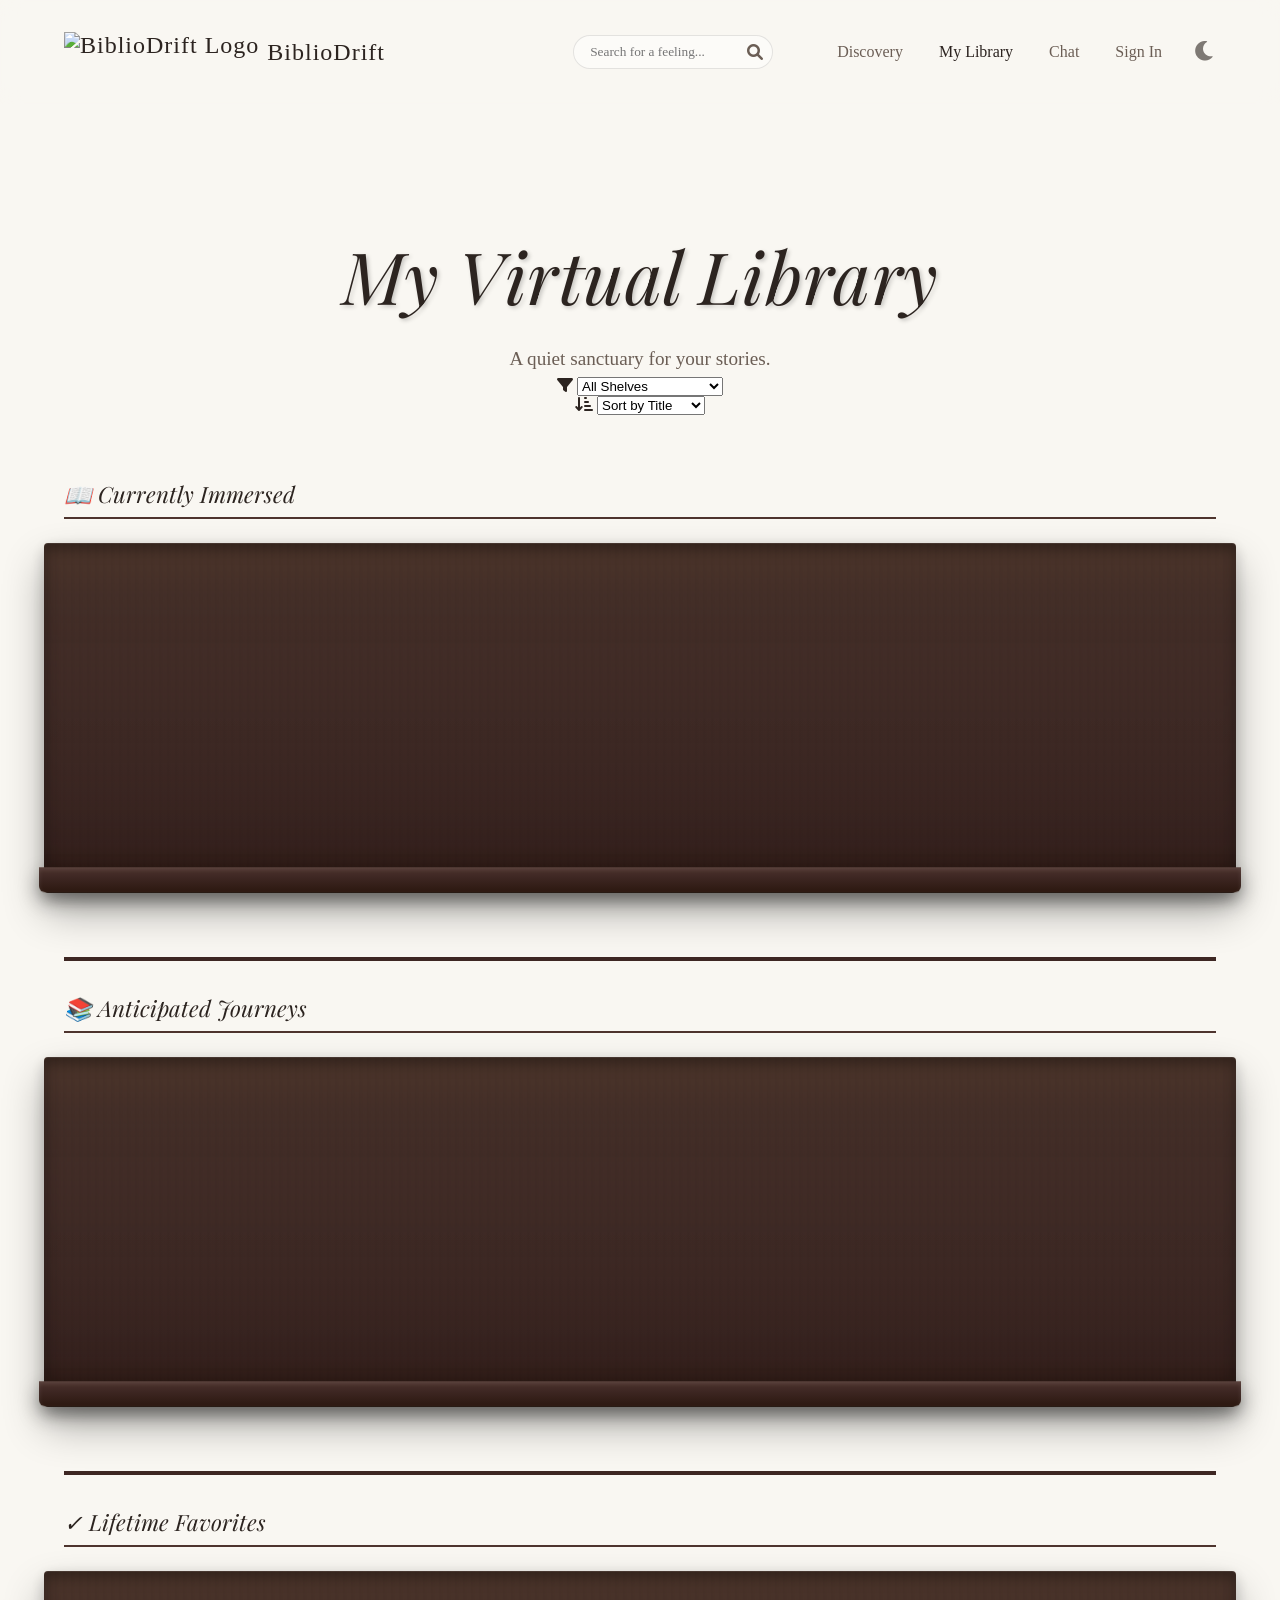
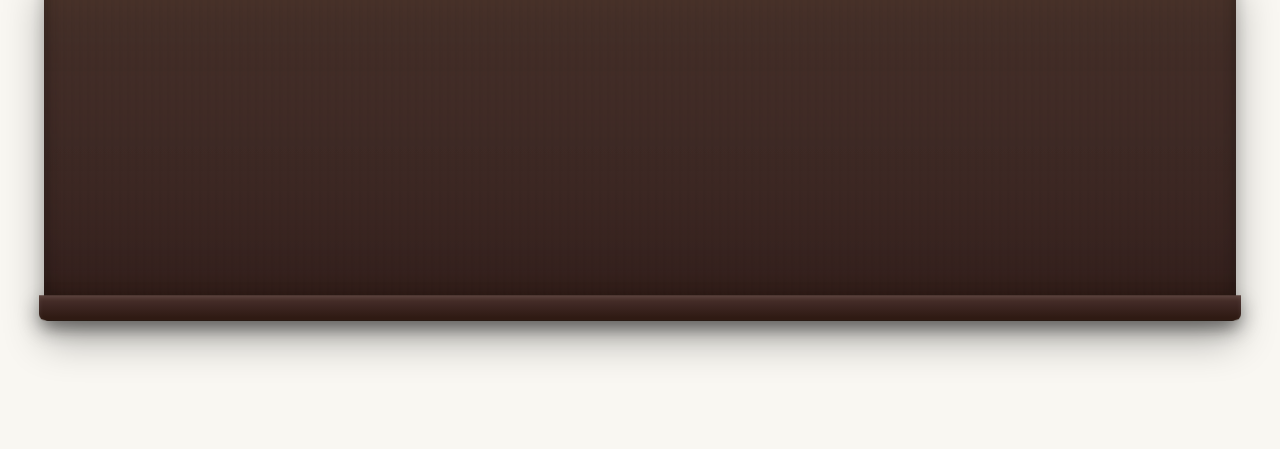
==== library.html @ fb4513b9 "fix: restore UI to stable baseline and fix critical configuration issues - Restore index.html, style" ====
<!DOCTYPE html>
<html lang="en">

<head>
    <meta charset="UTF-8">
    <meta name="viewport" content="width=device-width, initial-scale=1.0">
    <title>My Library | BiblioDrift</title>
    <link rel="stylesheet" href="style.css">
    <link rel="stylesheet" href="style-responsive.css">
    <link
        href="https://fonts.googleapis.com/css2?family=Playfair+Display:ital,wght@0,400;0,600;1,400&family=Georgia&display=swap"
        rel="stylesheet">
    <link rel="stylesheet" href="https://cdnjs.cloudflare.com/ajax/libs/font-awesome/6.0.0/css/all.min.css">
</head>

<body>

    <header>
        <a href="index.html" class="logo">
            <img style="height: 40px" src="biblioDrift_favicon.png" alt="BiblioDrift Logo"> BiblioDrift
        </a>
        <div class="header-controls">
            <div class="search-bar">
                <input type="text" id="searchInput" class="search-input" placeholder="Search for a feeling...">
                <i class="fa-solid fa-search search-icon"></i>
            </div>
            <nav class="nav-links">
                <div class="tooltip">
                    <a href="index.html">Discovery</a>
                    <span class="tooltip-text"><i class="fa-solid fa-wand-magic-sparkles"></i> Explore books</span>
                </div>
                <div class="tooltip">
                    <a href="library.html" class="active">My Library</a>
                    <span class="tooltip-text"><i class="fa-solid fa-book"></i> My Library</span>
                </div>
                <div class="tooltip">
                    <a href="chat.html">Chat</a>
                    <span class="tooltip-text"><i class="fa-solid fa-comments"></i> Chat</span>
                </div>
                <!-- DYNAMIC AUTH LINK -->
                <div class="tooltip">
                    <a href="auth.html" id="navAuthLink">Sign In</a>
                    <span class="tooltip-text" id="navAuthTooltip"><i class="fa-solid fa-key"></i> Access account</span>
                </div>
            </nav>
            <button id="themeToggle" class="btn-icon" title="Toggle Theme">
                <i class="fa-solid fa-moon"></i>
            </button>
        </div>
    </header>

    <main>
        <section class="hero" style="padding-bottom: 2rem; position: relative;">
            <h1>My Virtual Library</h1>
            <p>A quiet sanctuary for your stories.</p>

            <button id="export-library" class="btn-icon" style="position: absolute; top: 45px; right: 0;"
                title="Export Library">
                <i class="fa-solid fa-download"></i> Export Library
            </button>
            <div class="sort-controls">
                <div class="filter-group">
                    <i class="fa-solid fa-filter"></i>
                    <select id="library-filter" class="sort-select">
                        <option value="all">All Shelves</option>
                        <option value="current">Currently Immersed</option>
                        <option value="want">Anticipated Journeys</option>
                        <option value="finished">Finished Books</option>
                    </select>
                </div>
                <div class="filter-group">
                    <i class="fa-solid fa-arrow-down-short-wide"></i>
                    <select id="library-sort" class="sort-select">
                        <option value="title">Sort by Title</option>
                        <option value="author">Sort by Author</option>
                        <option value="rating">Sort by Rating</option>
                        <option value="pages">Sort by Pages</option>
                    </select>
                </div>
            </div>
        </section>


        <!-- 3D Bookshelf Container -->
        <div class="bookshelf-3d-container" id="library-shelves">

            <!-- Currently Reading Shelf -->
            <div class="shelf-section-3d">
                <span class="shelf-label">📖 Currently Immersed</span>
                <div class="bookshelf-3d">
                    <div class="books-row-3d" id="shelf-current-3d">
                        <!-- Books will be injected via JS -->
                    </div>
                </div>
            </div>

            <!-- Want to Read Shelf -->
            <div class="shelf-section-3d">
                <span class="shelf-label">📚 Anticipated Journeys</span>
                <div class="bookshelf-3d">
                    <div class="books-row-3d" id="shelf-want-3d">
                        <!-- Books will be injected via JS -->
                    </div>
                </div>
            </div>

            <!-- Finished Reading Shelf -->
            <div class="shelf-section-3d">
                <span class="shelf-label">✓ Lifetime Favorites</span>
                <div class="bookshelf-3d">
                    <div class="books-row-3d" id="shelf-finished-3d">
                        <!-- Books will be injected via JS -->
                    </div>
                </div>
            </div>

        </div>

        <!-- Book Tooltip (positioned dynamically) -->
        <div class="book-tooltip" id="book-tooltip">
            <div class="tooltip-header">
                <img class="tooltip-cover" id="tooltip-cover" src="" alt="Book cover">
                <div class="tooltip-info">
                    <div class="tooltip-title" id="tooltip-title"></div>
                    <div class="tooltip-author" id="tooltip-author"></div>
                    <div class="tooltip-rating">
                        <span class="tooltip-stars" id="tooltip-stars">★★★★☆</span>
                        <span class="tooltip-rating-text" id="tooltip-rating-text">4.2</span>
                    </div>
                </div>
            </div>
            <div class="tooltip-description" id="tooltip-description"></div>
            <div class="tooltip-hint">Click to see full details</div>
        </div>

        <!-- Book Detail Modal -->
        <div class="book-detail-modal" id="book-detail-modal">
            <button class="modal-close-btn" id="modal-close-btn">
                <i class="fa-solid fa-times"></i>
            </button>
            <div class="book-detail-content">
                <div class="book-expanded-layout">
                    <!-- Left Column: Interactive 3D Book -->
                    <div class="book-stage">
                        <div class="book-3d-scene">
                            <!-- Click on the book to flip it -->
                            <div class="book-object" id="book-3d-object">
                                <!-- Front Face -->
                                <div class="book-face face-front">
                                    <img id="modal-cover" src="" alt="Book Cover">
                                    <div class="spine-overlay"></div>
                                    <div class="lighting-sheen"></div>
                                </div>
                                
                                <!-- Spine Face -->
                                <div class="book-face face-spine"></div>
                                
                                <!-- Back Face -->
                                <div class="book-face face-back">
                                    <div class="back-paper-texture">
                                        <div class="back-content-scroll" id="modal-back-cover">
                                            <!-- Description injected here -->
                                            <h3 class="synopsis-title">Synopsis</h3>
                                            <p id="modal-description" class="book-description-text"></p>
                                        </div>
                                    </div>
                                </div>
                                
                                <!-- Paper Edges -->
                                <div class="book-face face-right"></div>
                                <div class="book-face face-top"></div>
                                <div class="book-face face-bottom"></div>
                            </div>
                        </div>
                        <div class="flip-instruction">
                            <i class="fa-solid fa-rotate"></i> Click book to view back cover
                        </div>
                    </div>

                    <!-- Right Column: Info & Details -->
                    <div class="book-info-panel">
                        <div class="book-header">
                            <h1 class="book-title-large" id="modal-title"></h1>
                            <p class="book-author-large" id="modal-author"></p>
                        </div>

                        <div class="book-stats-row">
                            <div class="stat-item">
                                <div class="book-rating-large">
                                    <span class="rating-stars-large" id="modal-stars">★★★★☆</span>
                                    <span class="rating-score" id="modal-rating-score">4.2</span>
                                </div>
                                <span class="stat-label" id="modal-rating-count">1,234 ratings</span>
                            </div>
                            <div class="stat-item">
                                <div class="book-categories" id="modal-categories"></div>
                            </div>
                        </div>
                        
                        <div class="book-reviews-section">
                            <h3>Reader Reviews</h3>
                            <div id="modal-reviews" class="reviews-scroll-container">
                                <!-- Reviews injected via JS -->
                            </div>
                        </div>

                        <div class="book-actions-section">
                            <label for="modal-shelf-select" style="margin-right: 10px; font-weight: bold;">Move to Shelf:</label>
                            <select id="modal-shelf-select" class="shelf-select" style="padding: 0.5rem; border-radius: 5px; border: 1px solid #ccc;">
                                <option value="current">Currently Immersed</option>
                                <option value="want">Anticipated Journeys</option>
                                <option value="finished">Lifetime Favorites</option>
                            </select>
                            <!-- Issue #23: Remove from Library button UI -->
                            <button class="action-btn-primary remove-from-library" id="modal-remove-btn" style="margin-left: 10px; background-color: #ff4d4d;">
                                <i class="fa-solid fa-trash"></i>
                                Remove
                            </button>
                        </div>
                    </div>
                </div>
            </div>
        </div>

    </main>

    <script src="library-3d.js"></script>
    <script src="config.js"></script>
    <script src="app.js"></script>
    <script src="footer.js"></script>
    <script src="script/header-scroll.js"></script>
    <script>
        document.addEventListener('DOMContentLoaded', () => {
            const isLoggedIn = localStorage.getItem('isLoggedIn') === 'true';
            if (isLoggedIn) {
                const link = document.getElementById('navAuthLink');
                const tooltip = document.getElementById('navAuthTooltip');

                if (link) {
                    link.innerHTML = '<i class="fa-solid fa-user"></i>';
                    link.href = 'profile.html';
                    link.classList.remove('active'); // library is active, not profile
                }
                if (tooltip) {
                    tooltip.innerHTML = '<i class="fa-solid fa-address-card"></i> View Profile';
                }
            }
        });
    </script>
</body>

</html>
---- style.css ----
��: r o o t   {  
         / *   D a y   T h e m e   ( D e f a u l t )   * /  
         - - b g - c o l o r :   # f 9 f 7 f 2 ;  
         - - h e a d e r - b g :   r g b a ( 2 4 9 ,   2 4 7 ,   2 4 2 ,   0 . 8 ) ;  
         - - t e x t - m a i n :   # 2 c 2 4 2 0 ;  
         - - t e x t - m u t e d :   # 6 b 5 e 5 5 ;  
         - - a c c e n t - g o l d :   # d 4 a f 3 7 ;  
         - - w o o d - d a r k :   # 5 d 4 0 3 7 ;  
         - - w o o d - l i g h t :   # 8 d 6 e 6 3 ;  
         - - g l a s s - b g :   r g b a ( 2 5 5 ,   2 5 5 ,   2 5 5 ,   0 . 1 ) ;  
         - - g l a s s - b o r d e r :   r g b a ( 2 5 5 ,   2 5 5 ,   2 5 5 ,   0 . 2 ) ;  
         - - s h a d o w - s o f t :   0   1 0 p x   3 0 p x   r g b a ( 0 ,   0 ,   0 ,   0 . 0 5 ) ;  
         - - i n p u t - b g :   r g b a ( 2 5 5 ,   2 5 5 ,   2 5 5 ,   0 . 5 ) ;  
         - - i n p u t - b o r d e r :   r g b a ( 0 ,   0 ,   0 ,   0 . 1 ) ;  
         - - b o o k - b g :   # f f f ;  
         - - p a p e r - c o l o r :   # f f f d f 9 ;  
  
         / *   V i b e   C o l o r s   * /  
         - - v i b e - m y s t e r y :   # 7 8 9 0 9 c ;  
         - - v i b e - r o m a n c e :   # e f 9 a 9 a ;  
         - - v i b e - c l a s s i c :   # a 1 8 8 7 f ;  
  
         / *   D i m e n s i o n s   * /  
         - - b o o k - w i d t h :   1 6 0 p x ;  
         - - b o o k - h e i g h t :   2 4 0 p x ;  
         - - b o o k - t h i c k :   4 0 p x ;  
 }  
  
 [ d a t a - t h e m e = " n i g h t " ]   {  
         / *   N i g h t   T h e m e   ( D a r k   W o o d )   * /  
         - - b g - c o l o r :   # 1 e 1 a 1 8 ;  
         - - h e a d e r - b g :   r g b a ( 3 0 ,   2 6 ,   2 4 ,   0 . 8 5 ) ;  
         - - t e x t - m a i n :   # e 0 d 5 c b ;  
         - - t e x t - m u t e d :   # a 8 9 a 8 e ;  
         - - a c c e n t - g o l d :   # f c c b 4 e ;  
         - - w o o d - d a r k :   # 3 e 2 7 2 3 ;  
         - - w o o d - l i g h t :   # 5 d 4 0 3 7 ;  
         - - g l a s s - b g :   r g b a ( 0 ,   0 ,   0 ,   0 . 3 ) ;  
         - - g l a s s - b o r d e r :   r g b a ( 2 5 5 ,   2 5 5 ,   2 5 5 ,   0 . 0 5 ) ;  
         - - s h a d o w - s o f t :   0   1 0 p x   4 0 p x   r g b a ( 0 ,   0 ,   0 ,   0 . 4 ) ;  
         - - i n p u t - b g :   r g b a ( 0 ,   0 ,   0 ,   0 . 2 ) ;  
         - - i n p u t - b o r d e r :   r g b a ( 2 5 5 ,   2 5 5 ,   2 5 5 ,   0 . 1 ) ;  
         - - b o o k - b g :   # 2 c 2 4 2 0 ;  
         - - p a p e r - c o l o r :   # e 0 d 5 c b ;  
 }  
  
 *   {  
         b o x - s i z i n g :   b o r d e r - b o x ;  
         m a r g i n :   0 ;  
         p a d d i n g :   0 ;  
 }  
  
 h t m l   {  
         s c r o l l - b e h a v i o r :   s m o o t h ;  
 }  
  
 b o d y   {  
         b a c k g r o u n d - c o l o r :   v a r ( - - b g - c o l o r ) ;  
         c o l o r :   v a r ( - - t e x t - m a i n ) ;  
         f o n t - f a m i l y :   " G e o r g i a " ,   s e r i f ;  
         / *   C l a s s i c   s e r i f   f o r   b o o k s   * /  
         o v e r f l o w - x :   h i d d e n ;  
         m i n - h e i g h t :   1 0 0 v h ;  
 }  
  
 / *   G l o b a l   W o o d e n   S c r o l l b a r   S t y l i n g   * /  
 : : - w e b k i t - s c r o l l b a r   {  
         w i d t h :   1 2 p x ;  
 }  
  
 : : - w e b k i t - s c r o l l b a r - t r a c k   {  
         b a c k g r o u n d :   v a r ( - - b g - c o l o r ) ;  
 }  
  
 : : - w e b k i t - s c r o l l b a r - t h u m b   {  
         b a c k g r o u n d :   l i n e a r - g r a d i e n t ( 1 8 0 d e g ,   v a r ( - - w o o d - d a r k ) ,   v a r ( - - w o o d - l i g h t ) ) ;  
         b o r d e r - r a d i u s :   6 p x ;  
         b o r d e r :   2 p x   s o l i d   v a r ( - - b g - c o l o r ) ;  
 }  
  
 : : - w e b k i t - s c r o l l b a r - t h u m b : h o v e r   {  
         b a c k g r o u n d :   l i n e a r - g r a d i e n t ( 1 8 0 d e g ,   v a r ( - - w o o d - l i g h t ) ,   v a r ( - - w o o d - d a r k ) ) ;  
         b o x - s h a d o w :   i n s e t   0   0   6 p x   r g b a ( 0 ,   0 ,   0 ,   0 . 3 ) ;  
 }  
  
 h 1 ,  
 h 2 ,  
 h 3   {  
         f o n t - w e i g h t :   n o r m a l ;  
         f o n t - f a m i l y :   " P l a y f a i r   D i s p l a y " ,   s e r i f ;  
         / *   E l e g a n t   h e a d i n g s   * /  
 }  
  
 / *   - - -   L a y o u t   - - -   * /  
 h e a d e r   {  
         p a d d i n g :   2 r e m   4 r e m ;  
         d i s p l a y :   f l e x ;  
         j u s t i f y - c o n t e n t :   s p a c e - b e t w e e n ;  
         a l i g n - i t e m s :   c e n t e r ;  
         p o s i t i o n :   s t i c k y ;  
         t o p :   0 ;  
         z - i n d e x :   1 0 0 ;  
         b a c k g r o u n d :   v a r ( - - h e a d e r - b g ) ;  
         b a c k d r o p - f i l t e r :   b l u r ( 1 0 p x ) ;  
         t r a n s i t i o n :   b a c k g r o u n d   0 . 5 s   e a s e ;  
 }  
  
 . h e a d e r - c o n t r o l s   {  
         d i s p l a y :   f l e x ;  
         a l i g n - i t e m s :   c e n t e r ;  
         g a p :   2 r e m ;  
 }  
  
 . s e a r c h - b a r   {  
         p o s i t i o n :   r e l a t i v e ;  
         d i s p l a y :   f l e x ;  
         a l i g n - i t e m s :   c e n t e r ;  
 }  
  
 . s e a r c h - i n p u t   {  
         b a c k g r o u n d :   v a r ( - - i n p u t - b g ) ;  
         b o r d e r :   1 p x   s o l i d   v a r ( - - i n p u t - b o r d e r ) ;  
         p a d d i n g :   0 . 5 r e m   1 r e m ;  
         b o r d e r - r a d i u s :   2 0 p x ;  
         f o n t - f a m i l y :   " G e o r g i a " ,   s e r i f ;  
         w i d t h :   2 0 0 p x ;  
         t r a n s i t i o n :   a l l   0 . 3 s   e a s e ;  
         o u t l i n e :   n o n e ;  
         c o l o r :   v a r ( - - t e x t - m a i n ) ;  
 }  
  
 . s e a r c h - i n p u t : f o c u s   {  
         b a c k g r o u n d :   v a r ( - - b o o k - b g ) ;  
         w i d t h :   3 0 0 p x ;  
         b o x - s h a d o w :   v a r ( - - s h a d o w - s o f t ) ;  
 }  
  
 . s e a r c h - i c o n   {  
         p o s i t i o n :   a b s o l u t e ;  
         r i g h t :   1 0 p x ;  
         c o l o r :   v a r ( - - t e x t - m u t e d ) ;  
         p o i n t e r - e v e n t s :   n o n e ;  
 }  
  
 . l o g o   {  
         f o n t - s i z e :   1 . 5 r e m ;  
         l e t t e r - s p a c i n g :   1 p x ;  
         c o l o r :   v a r ( - - t e x t - m a i n ) ;  
         t e x t - d e c o r a t i o n :   n o n e ;  
         d i s p l a y :   f l e x ;  
         a l i g n - i t e m s :   c e n t e r ;  
         g a p :   0 . 5 r e m ;  
 }  
  
 . n a v - l i n k s   a   {  
         t e x t - d e c o r a t i o n :   n o n e ;  
         c o l o r :   v a r ( - - t e x t - m u t e d ) ;  
         m a r g i n - l e f t :   2 r e m ;  
         t r a n s i t i o n :   c o l o r   0 . 3 s   e a s e ;  
 }  
  
 . n a v - l i n k s   a : h o v e r ,  
 . n a v - l i n k s   a . a c t i v e   {  
         c o l o r :   v a r ( - - t e x t - m a i n ) ;  
 }  
  
 / *   = = =   A N I M A T E D   H O V E R   T O O L T I P S   F O R   N A V I G A T I O N   ( N E W )   = = =   * /  
 . t o o l t i p   {  
         p o s i t i o n :   r e l a t i v e ;  
         d i s p l a y :   i n l i n e - b l o c k ;  
 }  
  
 . t o o l t i p - t e x t   {  
         p o s i t i o n :   a b s o l u t e ;  
         l e f t :   5 0 % ;  
         b o t t o m :   c a l c ( 1 0 0 %   +   8 p x ) ;  
         t r a n s f o r m :   t r a n s l a t e X ( - 5 0 % )   s c a l e ( 0 . 9 5 )   t r a n s l a t e Y ( 6 p x ) ;  
         p a d d i n g :   1 0 p x   1 4 p x ;  
         b a c k g r o u n d :   # f f f a f 3 ;  
         c o l o r :   # 2 b 2 b 2 b ;  
         f o n t - s i z e :   1 3 p x ;  
         f o n t - w e i g h t :   5 0 0 ;  
         w h i t e - s p a c e :   n o w r a p ;  
         b o r d e r - r a d i u s :   1 0 p x ;  
         b o x - s h a d o w :   0   8 p x   2 0 p x   r g b a ( 0 ,   0 ,   0 ,   0 . 1 5 ) ;  
         b o r d e r :   1 p x   s o l i d   r g b a ( 0 ,   0 ,   0 ,   0 . 0 8 ) ;  
         o p a c i t y :   0 ;  
         v i s i b i l i t y :   h i d d e n ;  
         p o i n t e r - e v e n t s :   n o n e ;  
         t r a n s i t i o n :   a l l   0 . 2 5 s   e a s e ;  
         z - i n d e x :   9 9 9 9 ;  
 }  
  
 . t o o l t i p - t e x t : : a f t e r   {  
         c o n t e n t :   " " ;  
         p o s i t i o n :   a b s o l u t e ;  
         t o p :   1 0 0 % ;  
         l e f t :   5 0 % ;  
         t r a n s f o r m :   t r a n s l a t e X ( - 5 0 % )   r o t a t e ( 4 5 d e g ) ;  
         w i d t h :   1 2 p x ;  
         h e i g h t :   1 2 p x ;  
         b a c k g r o u n d :   # f f f a f 3 ;  
         b o r d e r - l e f t :   1 p x   s o l i d   r g b a ( 0 ,   0 ,   0 ,   0 . 0 8 ) ;  
         b o r d e r - b o t t o m :   1 p x   s o l i d   r g b a ( 0 ,   0 ,   0 ,   0 . 0 8 ) ;  
 }  
  
 . t o o l t i p : h o v e r   . t o o l t i p - t e x t   {  
         o p a c i t y :   1 ;  
         v i s i b i l i t y :   v i s i b l e ;  
         t r a n s f o r m :   t r a n s l a t e X ( - 4 0 % )   s c a l e ( 1 )   t r a n s l a t e Y ( 0 ) ;  
 }  
  
 . t o o l t i p - t e x t   i   {  
         m a r g i n - r i g h t :   5 p x ;  
         c o l o r :   v a r ( - - a c c e n t - g o l d ) ;  
 }  
  
 m a i n   {  
         p a d d i n g :   2 r e m   4 r e m ;  
         m a x - w i d t h :   1 4 0 0 p x ;  
         m a r g i n :   0   a u t o ;  
 }  
  
 / *   - - -   H e r o   - - -   * /  
 . h e r o   {  
         t e x t - a l i g n :   c e n t e r ;  
         p a d d i n g :   6 r e m   1 r e m ;  
         a n i m a t i o n :   h e r o F a d e   1 s   e a s e - o u t ;  
 }  
  
 @ k e y f r a m e s   h e r o F a d e   {  
         f r o m   {  
                 o p a c i t y :   0 ;  
                 t r a n s f o r m :   t r a n s l a t e Y ( 1 5 p x ) ;  
         }  
  
         t o   {  
                 o p a c i t y :   1 ;  
                 t r a n s f o r m :   t r a n s l a t e Y ( 0 ) ;  
         }  
 }  
  
 . h e r o   h 1   {  
         f o n t - s i z e :   c l a m p ( 2 . 5 r e m ,   8 v w ,   4 . 5 r e m ) ;  
         m a r g i n - b o t t o m :   1 . 5 r e m ;  
         f o n t - s t y l e :   i t a l i c ;  
         l i n e - h e i g h t :   1 . 2 ;  
         l e t t e r - s p a c i n g :   0 . 5 p x ;  
         t e x t - s h a d o w :   2 p x   2 p x   4 p x   r g b a ( 0 ,   0 ,   0 ,   0 . 2 ) ;  
 }  
  
 . h e r o   p   {  
         c o l o r :   v a r ( - - t e x t - m u t e d ) ;  
         f o n t - s i z e :   1 . 2 r e m ;  
         l i n e - h e i g h t :   1 . 8 ;  
         m a x - w i d t h :   5 5 c h ;  
         m a r g i n :   0   a u t o ;  
 }  
  
 / *   - - -   C u r a t e d   T a b l e s   ( H o r i z o n t a l   S c r o l l )   - - -   * /  
 . c u r a t e d - s e c t i o n   {  
         m a r g i n - b o t t o m :   6 r e m ;  
 }  
  
 . s e c t i o n - h e a d e r   {  
         m a r g i n - b o t t o m :   2 r e m ;  
         b o r d e r - b o t t o m :   1 p x   s o l i d   r g b a ( 0 ,   0 ,   0 ,   0 . 0 5 ) ;  
         p a d d i n g - b o t t o m :   0 . 5 r e m ;  
         d i s p l a y :   f l e x ;  
         j u s t i f y - c o n t e n t :   s p a c e - b e t w e e n ;  
         a l i g n - i t e m s :   b a s e l i n e ;  
 }  
  
 . c u r a t e d - r o w   {  
         d i s p l a y :   f l e x ;  
         g a p :   3 r e m ;  
         p a d d i n g :   2 r e m   1 r e m ;  
         o v e r f l o w - x :   v i s i b l e ;  
         / *   A l l o w   3 D   o v e r f l o w   * /  
         p e r s p e c t i v e :   1 0 0 0 p x ;  
 }  
  
 / *   - - -   3 D   B o o k   C o m p o n e n t   - - -   * /  
 . b o o k - s c e n e   {  
         w i d t h :   v a r ( - - b o o k - w i d t h ) ;  
         h e i g h t :   v a r ( - - b o o k - h e i g h t ) ;  
         p e r s p e c t i v e :   1 0 0 0 p x ;  
         c u r s o r :   p o i n t e r ;  
         / *   R a n d o m   s l i g h t   r o t a t i o n   f o r   o r g a n i c   f e e l   -   h a n d l e d   i n   J S   u s u a l l y ,   b u t   d e f a u l t   h e r e   * /  
 }  
  
 . b o o k   {  
         w i d t h :   1 0 0 % ;  
         h e i g h t :   1 0 0 % ;  
         p o s i t i o n :   r e l a t i v e ;  
         t r a n s f o r m - s t y l e :   p r e s e r v e - 3 d ;  
         / *   B o u n c y   c o z y   f e e l   * /  
         t r a n s f o r m - o r i g i n :   c e n t e r   c e n t e r   - 2 0 p x ;  
         / *   P i v o t   i n s i d e   t h e   b o o k   * /  
         a n i m a t i o n :   f l o a t I n   0 . 8 s   e a s e - o u t   b a c k w a r d s ;  
 }  
  
 @ k e y f r a m e s   f l o a t I n   {  
         f r o m   {  
                 o p a c i t y :   0 ;  
                 t r a n s f o r m :   t r a n s l a t e Y ( 5 0 p x )   s c a l e ( 0 . 9 ) ;  
         }  
  
         t o   {  
                 o p a c i t y :   1 ;  
                 t r a n s f o r m :   t r a n s l a t e Y ( 0 )   s c a l e ( 1 ) ;  
         }  
 }  
  
 . b o o k . f l i p p e d   {  
         t r a n s f o r m :   r o t a t e Y ( 1 8 0 d e g )   s c a l e ( 1 . 2 )   t r a n s l a t e Z ( 5 0 p x ) ;  
         / *   E x p a n d   a n d   b r i n g   c l o s e r   * /  
         z - i n d e x :   1 0 0 ;  
 }  
  
 / *   B o o k   F a c e s   * /  
 . b o o k _ _ f a c e   {  
         p o s i t i o n :   a b s o l u t e ;  
         w i d t h :   1 0 0 % ;  
         h e i g h t :   1 0 0 % ;  
         b a c k f a c e - v i s i b i l i t y :   h i d d e n ;  
         / *   H i d e   b a c k   w h e n   f r o n t   i s   c l e a r   * /  
         b o r d e r - r a d i u s :   4 p x   8 p x   8 p x   4 p x ;  
         b o x - s h a d o w :   5 p x   5 p x   1 5 p x   r g b a ( 0 ,   0 ,   0 ,   0 . 1 5 ) ;  
 }  
  
 . b o o k _ _ f a c e - - f r o n t   {  
         b a c k g r o u n d :   v a r ( - - b o o k - b g ) ;  
         t r a n s f o r m :   r o t a t e Y ( 0 d e g ) ;  
         z - i n d e x :   2 ;  
 }  
  
 . b o o k _ _ f a c e - - f r o n t   i m g   {  
         w i d t h :   1 0 0 % ;  
         h e i g h t :   1 0 0 % ;  
         o b j e c t - f i t :   c o v e r ;  
         b o r d e r - r a d i u s :   4 p x   8 p x   8 p x   4 p x ;  
 }  
  
 . b o o k _ _ f a c e - - b a c k   {  
         t r a n s f o r m :   r o t a t e Y ( 1 8 0 d e g ) ;  
         b a c k g r o u n d :   v a r ( - - p a p e r - c o l o r ) ;  
         / *   P a p e r   c o l o r   * /  
         p a d d i n g :   1 . 5 r e m ;  
         d i s p l a y :   f l e x ;  
         f l e x - d i r e c t i o n :   c o l u m n ;  
         j u s t i f y - c o n t e n t :   s p a c e - b e t w e e n ;  
         b o r d e r :   1 p x   s o l i d   v a r ( - - g l a s s - b o r d e r ) ;  
         z - i n d e x :   1 ;  
         c o l o r :   # 2 c 2 4 2 0 ;  
         / *   K e e p   t e x t   d a r k   f o r   p a p e r   f e e l   e v e n   i n   n i g h t   m o d e   * /  
 }  
  
 / *   T h e   S p i n e   * /  
 . b o o k _ _ f a c e - - s p i n e   {  
         p o s i t i o n :   a b s o l u t e ;  
         w i d t h :   v a r ( - - b o o k - t h i c k ) ;  
         h e i g h t :   1 0 0 % ;  
         l e f t :   0 ;  
         t o p :   0 ;  
         t r a n s f o r m :   r o t a t e Y ( - 9 0 d e g )   t r a n s l a t e Z ( c a l c ( v a r ( - - b o o k - t h i c k )   /   2 ) ) ;  
 }  
  
 / *   I m p r o v e d   3 D   B o x   M o d e l   * /  
 / *   R e - d e f i n i n g   . b o o k   f o r   p r o p e r   t h i c k n e s s   v o l u m e   * /  
 . b o o k   {  
         t r a n s f o r m - o r i g i n :   c e n t e r   c e n t e r   - 2 0 p x ;  
         / *   P i v o t   i n s i d e   t h e   b o o k   * /  
 }  
  
 . b o o k _ _ f a c e - - f r o n t   {  
         t r a n s f o r m :   t r a n s l a t e Z ( 2 0 p x ) ;  
 }  
  
 . b o o k _ _ f a c e - - b a c k   {  
         t r a n s f o r m :   r o t a t e Y ( 1 8 0 d e g )   t r a n s l a t e Z ( 2 0 p x ) ;  
 }  
  
 . b o o k _ _ f a c e - - s p i n e   {  
         w i d t h :   4 0 p x ;  
         h e i g h t :   1 0 0 % ;  
         b a c k g r o u n d :   # 3 3 3 ;  
         / *   D e f a u l t   s p i n e   c o l o r   * /  
         t r a n s f o r m :   r o t a t e Y ( - 9 0 d e g )   t r a n s l a t e Z ( 2 0 p x ) ;  
         / *   A d j u s t   p o s i t i o n i n g   t o   b e   f l u s h   l e f t   o f   f r o n t   f a c e   * /  
         l e f t :   - 2 0 p x ;  
         / *   H a l f   t h i c k n e s s   * /  
 }  
  
 . b o o k _ _ f a c e - - r i g h t   {  
         / *   P a g e s   * /  
         w i d t h :   4 0 p x ;  
         h e i g h t :   1 0 0 % ;  
         b a c k g r o u n d :   l i n e a r - g r a d i e n t ( t o   r i g h t ,   # f f f ,   # f 0 f 0 f 0   2 0 % ,   # f f f   4 0 % ) ;  
         t r a n s f o r m :   r o t a t e Y ( 9 0 d e g )   t r a n s l a t e Z ( 1 4 0 p x ) ;  
         / *   W i d t h   -   h a l f   t h i c k n e s s   * /  
         l e f t :   a u t o ;  
         r i g h t :   - 2 0 p x ;  
 }  
  
 / *   H o v e r   E f f e c t :   P u l l   o u t   * /  
 . b o o k - s c e n e : h o v e r   . b o o k : n o t ( . f l i p p e d )   {  
         t r a n s f o r m :   t r a n s l a t e Z ( 3 0 p x )   t r a n s l a t e Y ( - 1 0 p x )   r o t a t e Y ( - 1 0 d e g ) ;  
 }  
  
 / *   G l a s s m o r p h i s m   O v e r l a y   ( Q u i c k   v i e w )   * /  
 . g l a s s - o v e r l a y   {  
         p o s i t i o n :   a b s o l u t e ;  
         b o t t o m :   1 0 p x ;  
         l e f t :   1 0 p x ;  
         r i g h t :   1 0 p x ;  
         b a c k g r o u n d :   r g b a ( 2 5 5 ,   2 5 5 ,   2 5 5 ,   0 . 7 ) ;  
         b a c k d r o p - f i l t e r :   b l u r ( 8 p x ) ;  
         p a d d i n g :   0 . 5 r e m ;  
         b o r d e r - r a d i u s :   6 p x ;  
         o p a c i t y :   0 ;  
         t r a n s f o r m :   t r a n s l a t e Y ( 1 0 p x ) ;  
         t r a n s i t i o n :   a l l   0 . 3 s   e a s e ;  
         p o i n t e r - e v e n t s :   n o n e ;  
         / *   L e t   c l i c k s   p a s s   t o   b o o k   * /  
 }  
  
 . b o o k - s c e n e : h o v e r   . g l a s s - o v e r l a y   {  
         o p a c i t y :   1 ;  
         t r a n s f o r m :   t r a n s l a t e Y ( 0 ) ;  
 }  
  
 / *   B a c k   o f   b o o k   c o n t e n t   * /  
 . h a n d w r i t t e n - n o t e   {  
         f o n t - f a m i l y :   " C o u r i e r   N e w " ,   C o u r i e r ,   m o n o s p a c e ;  
         / *   P l a c e h o l d e r   f o r   h a n d w r i t i n g   f o n t   * /  
         c o l o r :   v a r ( - - t e x t - m u t e d ) ;  
         f o n t - s i z e :   0 . 9 r e m ;  
         l i n e - h e i g h t :   1 . 4 ;  
         b a c k g r o u n d :   # f f f d c 2 ;  
         p a d d i n g :   1 0 p x ;  
         t r a n s f o r m :   r o t a t e ( - 2 d e g ) ;  
         b o x - s h a d o w :   2 p x   2 p x   5 p x   r g b a ( 0 ,   0 ,   0 ,   0 . 1 ) ;  
         m a r g i n - b o t t o m :   1 r e m ;  
 }  
  
 . b o o k - a c t i o n s   {  
         d i s p l a y :   f l e x ;  
         g a p :   0 . 5 r e m ;  
 }  
  
 . b t n - i c o n   {  
         b o r d e r :   n o n e ;  
         b a c k g r o u n d :   n o n e ;  
         c u r s o r :   p o i n t e r ;  
         f o n t - s i z e :   1 . 2 r e m ;  
         o p a c i t y :   0 . 6 ;  
         t r a n s i t i o n :   o p a c i t y   0 . 2 s ;  
 }  
  
 . b t n - i c o n : h o v e r   {  
         o p a c i t y :   1 ;  
         t r a n s f o r m :   s c a l e ( 1 . 1 ) ;  
 }  
  
 / *   - - -   V i r t u a l   S h e l v e s   - - -   * /  
 . s h e l v e s - c o n t a i n e r   {  
         d i s p l a y :   f l e x ;  
         f l e x - d i r e c t i o n :   c o l u m n ;  
         g a p :   4 r e m ;  
         p a d d i n g :   2 r e m   0 ;  
 }  
  
 . s h e l f - r o w   {  
         p o s i t i o n :   r e l a t i v e ;  
         p a d d i n g :   0   2 r e m   1 . 5 r e m   2 r e m ;  
         / *   R e a l i s t i c   W o o d   T e x t u r e   G r a d i e n t   * /  
         b a c k g r o u n d :  
                 r e p e a t i n g - l i n e a r - g r a d i e n t ( 9 0 d e g ,  
                         t r a n s p a r e n t   0 ,  
                         t r a n s p a r e n t   4 p x ,  
                         r g b a ( 0 ,   0 ,   0 ,   0 . 0 2 )   5 p x ,  
                         t r a n s p a r e n t   1 0 p x ) ,  
                 l i n e a r - g r a d i e n t ( t o   b o t t o m ,   # 5 d 4 0 3 7   0 % ,   # 3 e 2 7 2 3   1 0 0 % ) ;  
         b o r d e r - b o t t o m :   2 5 p x   s o l i d   # 2 8 1 a 1 5 ;  
         / *   T h i c k e r   f r o n t   l i p   * /  
         b o r d e r - r a d i u s :   4 p x ;  
         b o x - s h a d o w :  
                 0   2 0 p x   2 0 p x   - 1 0 p x   r g b a ( 0 ,   0 ,   0 ,   0 . 3 ) ,  
                 i n s e t   0   2 p x   2 0 p x   r g b a ( 0 ,   0 ,   0 ,   0 . 2 ) ;  
         d i s p l a y :   f l e x ;  
         a l i g n - i t e m s :   f l e x - e n d ;  
         g a p :   1 . 5 r e m ;  
         / *   M o r e   s p a c i n g   f o r   e x p a n d e d   b o o k s   * /  
         m i n - h e i g h t :   2 8 0 p x ;  
 }  
  
 . s h e l f - r o w : : a f t e r   {  
         / *   D e p t h   s h a d o w   o n   w a l l   b e h i n d   b o o k s   * /  
         c o n t e n t :   " " ;  
         p o s i t i o n :   a b s o l u t e ;  
         b o t t o m :   2 5 p x ;  
         / *   A b o v e   b o t t o m   l i p   * /  
         l e f t :   0 ;  
         r i g h t :   0 ;  
         h e i g h t :   1 0 0 % ;  
         z - i n d e x :   - 1 ;  
         b a c k g r o u n d :   l i n e a r - g r a d i e n t ( t o   b o t t o m ,  
                         r g b a ( 0 ,   0 ,   0 ,   0 . 1 ) ,  
                         r g b a ( 0 ,   0 ,   0 ,   0 . 4 ) ) ;  
         p o i n t e r - e v e n t s :   n o n e ;  
 }  
  
 . s h e l f - l a b e l   {  
         p o s i t i o n :   a b s o l u t e ;  
         t o p :   - 2 0 p x ;  
         l e f t :   0 ;  
         f o n t - s i z e :   1 . 2 r e m ;  
         c o l o r :   v a r ( - - w o o d - l i g h t ) ;  
         f o n t - s t y l e :   i t a l i c ;  
 }  
  
 / *   - - -   M o o d   A n a l y s i s   S t y l e s   - - -   * /  
  
 / *   M o o d   T a g s   o n   B o o k   C o v e r s   * /  
 . m o o d - t a g s   {  
         p o s i t i o n :   a b s o l u t e ;  
         t o p :   5 p x ;  
         l e f t :   5 p x ;  
         d i s p l a y :   f l e x ;  
         f l e x - d i r e c t i o n :   c o l u m n ;  
         g a p :   2 p x ;  
 }  
  
 . m o o d - t a g   {  
         b a c k g r o u n d :   r g b a ( 0 ,   0 ,   0 ,   0 . 7 ) ;  
         c o l o r :   w h i t e ;  
         p a d d i n g :   2 p x   6 p x ;  
         b o r d e r - r a d i u s :   1 0 p x ;  
         f o n t - s i z e :   0 . 7 r e m ;  
         f o n t - w e i g h t :   b o l d ;  
         t e x t - t r a n s f o r m :   c a p i t a l i z e ;  
 }  
  
 / *   M o o d - s p e c i f i c   c o l o r s   * /  
 . m o o d - c o z y   {  
         b a c k g r o u n d :   # 8 d 6 e 6 3   ! i m p o r t a n t ;  
 }  
  
 . m o o d - d a r k   {  
         b a c k g r o u n d :   # 4 2 4 2 4 2   ! i m p o r t a n t ;  
 }  
  
 . m o o d - m y s t e r i o u s   {  
         b a c k g r o u n d :   # 5 e 3 5 b 1   ! i m p o r t a n t ;  
 }  
  
 . m o o d - r o m a n t i c   {  
         b a c k g r o u n d :   # e 9 1 e 6 3   ! i m p o r t a n t ;  
 }  
  
 . m o o d - a d v e n t u r o u s   {  
         b a c k g r o u n d :   # f f 5 7 2 2   ! i m p o r t a n t ;  
 }  
  
 . m o o d - m e l a n c h o l y   {  
         b a c k g r o u n d :   # 6 0 7 d 8 b   ! i m p o r t a n t ;  
 }  
  
 . m o o d - u p l i f t i n g   {  
         b a c k g r o u n d :   # 4 c a f 5 0   ! i m p o r t a n t ;  
 }  
  
 . m o o d - i n t e n s e   {  
         b a c k g r o u n d :   # f 4 4 3 3 6   ! i m p o r t a n t ;  
 }  
  
 . m o o d - w h i m s i c a l   {  
         b a c k g r o u n d :   # 9 c 2 7 b 0   ! i m p o r t a n t ;  
 }  
  
 . m o o d - t h o u g h t - p r o v o k i n g   {  
         b a c k g r o u n d :   # 7 9 5 5 4 8   ! i m p o r t a n t ;  
 }  
  
 / *   G l a s s   o v e r l a y   m o o d   t a g s   * /  
 . g l a s s - m o o d - t a g s   {  
         m a r g i n - t o p :   0 . 5 r e m ;  
         d i s p l a y :   f l e x ;  
         g a p :   0 . 2 5 r e m ;  
         f l e x - w r a p :   w r a p ;  
 }  
  
 . g l a s s - m o o d - t a g   {  
         b a c k g r o u n d :   r g b a ( 2 5 5 ,   2 5 5 ,   2 5 5 ,   0 . 3 ) ;  
         p a d d i n g :   1 p x   4 p x ;  
         b o r d e r - r a d i u s :   8 p x ;  
         f o n t - s i z e :   0 . 6 r e m ;  
         t e x t - t r a n s f o r m :   c a p i t a l i z e ;  
 }  
  
 / *   B a c k   o f   b o o k   m o o d   a n a l y s i s   * /  
 . m o o d - a n a l y s i s   {  
         m a r g i n - t o p :   1 r e m ;  
         p a d d i n g - t o p :   0 . 5 r e m ;  
         b o r d e r - t o p :   1 p x   s o l i d   r g b a ( 0 ,   0 ,   0 ,   0 . 1 ) ;  
 }  
  
 . m o o d - t a g s - b a c k   {  
         d i s p l a y :   f l e x ;  
         g a p :   0 . 2 5 r e m ;  
         f l e x - w r a p :   w r a p ;  
         m a r g i n - t o p :   0 . 2 5 r e m ;  
 }  
  
 . m o o d - t a g - s m a l l   {  
         b a c k g r o u n d :   v a r ( - - a c c e n t - g o l d ) ;  
         c o l o r :   w h i t e ;  
         p a d d i n g :   1 p x   4 p x ;  
         b o r d e r - r a d i u s :   6 p x ;  
         f o n t - s i z e :   0 . 6 r e m ;  
         t e x t - t r a n s f o r m :   c a p i t a l i z e ;  
 }  
  
 / *   M o o d   A n a l y s i s   M o d a l   * /  
 . m o o d - m o d a l   {  
         p o s i t i o n :   f i x e d ;  
         t o p :   0 ;  
         l e f t :   0 ;  
         w i d t h :   1 0 0 % ;  
         h e i g h t :   1 0 0 % ;  
         b a c k g r o u n d :   r g b a ( 0 ,   0 ,   0 ,   0 . 7 ) ;  
         d i s p l a y :   f l e x ;  
         j u s t i f y - c o n t e n t :   c e n t e r ;  
         a l i g n - i t e m s :   c e n t e r ;  
         z - i n d e x :   1 0 0 0 ;  
         b a c k d r o p - f i l t e r :   b l u r ( 5 p x ) ;  
 }  
  
 . m o o d - m o d a l - c o n t e n t   {  
         b a c k g r o u n d :   v a r ( - - b o o k - b g ) ;  
         b o r d e r - r a d i u s :   1 2 p x ;  
         m a x - w i d t h :   5 0 0 p x ;  
         w i d t h :   9 0 % ;  
         m a x - h e i g h t :   8 0 v h ;  
         o v e r f l o w - y :   a u t o ;  
         b o x - s h a d o w :   v a r ( - - s h a d o w - s o f t ) ;  
         b o r d e r :   1 p x   s o l i d   v a r ( - - g l a s s - b o r d e r ) ;  
 }  
  
 . m o o d - m o d a l - h e a d e r   {  
         p a d d i n g :   1 . 5 r e m ;  
         b o r d e r - b o t t o m :   1 p x   s o l i d   v a r ( - - g l a s s - b o r d e r ) ;  
         d i s p l a y :   f l e x ;  
         j u s t i f y - c o n t e n t :   s p a c e - b e t w e e n ;  
         a l i g n - i t e m s :   c e n t e r ;  
 }  
  
 . m o o d - m o d a l - h e a d e r   h 3   {  
         m a r g i n :   0 ;  
         c o l o r :   v a r ( - - t e x t - m a i n ) ;  
 }  
  
 . c l o s e - m o d a l   {  
         b a c k g r o u n d :   n o n e ;  
         b o r d e r :   n o n e ;  
         f o n t - s i z e :   1 . 5 r e m ;  
         c u r s o r :   p o i n t e r ;  
         c o l o r :   v a r ( - - t e x t - m u t e d ) ;  
         p a d d i n g :   0 ;  
         w i d t h :   3 0 p x ;  
         h e i g h t :   3 0 p x ;  
         d i s p l a y :   f l e x ;  
         a l i g n - i t e m s :   c e n t e r ;  
         j u s t i f y - c o n t e n t :   c e n t e r ;  
 }  
  
 . c l o s e - m o d a l : h o v e r   {  
         c o l o r :   v a r ( - - t e x t - m a i n ) ;  
 }  
  
 . m o o d - m o d a l - b o d y   {  
         p a d d i n g :   1 . 5 r e m ;  
 }  
  
 . m o o d - s e c t i o n   {  
         m a r g i n - b o t t o m :   1 . 5 r e m ;  
 }  
  
 . m o o d - s e c t i o n   h 4   {  
         m a r g i n :   0   0   0 . 5 r e m   0 ;  
         c o l o r :   v a r ( - - t e x t - m a i n ) ;  
         f o n t - s i z e :   1 r e m ;  
 }  
  
 / *   S e n t i m e n t   B a r   * /  
 . s e n t i m e n t - b a r   {  
         w i d t h :   1 0 0 % ;  
         h e i g h t :   8 p x ;  
         b a c k g r o u n d :   # e 0 e 0 e 0 ;  
         b o r d e r - r a d i u s :   4 p x ;  
         o v e r f l o w :   h i d d e n ;  
         m a r g i n :   0 . 5 r e m   0 ;  
 }  
  
 . s e n t i m e n t - f i l l   {  
         h e i g h t :   1 0 0 % ;  
         b a c k g r o u n d :   l i n e a r - g r a d i e n t ( t o   r i g h t ,   # f 4 4 3 3 6 ,   # f f 9 8 0 0 ,   # 4 c a f 5 0 ) ;  
         t r a n s i t i o n :   w i d t h   0 . 3 s   e a s e ;  
 }  
  
 / *   L a r g e   m o o d   t a g s   i n   m o d a l   * /  
 . m o o d - t a g s - l a r g e   {  
         d i s p l a y :   f l e x ;  
         g a p :   0 . 5 r e m ;  
         f l e x - w r a p :   w r a p ;  
 }  
  
 . m o o d - t a g - l a r g e   {  
         p a d d i n g :   0 . 5 r e m   1 r e m ;  
         b o r d e r - r a d i u s :   2 0 p x ;  
         f o n t - s i z e :   0 . 9 r e m ;  
         f o n t - w e i g h t :   b o l d ;  
         c o l o r :   w h i t e ;  
         t e x t - t r a n s f o r m :   c a p i t a l i z e ;  
 }  
  
 / *   V i b e   q u o t e   s t y l i n g   * /  
 . v i b e - q u o t e   {  
         b a c k g r o u n d :   v a r ( - - p a p e r - c o l o r ) ;  
         p a d d i n g :   1 r e m ;  
         b o r d e r - r a d i u s :   8 p x ;  
         f o n t - s t y l e :   i t a l i c ;  
         c o l o r :   # 2 c 2 4 2 0 ;  
         b o r d e r - l e f t :   4 p x   s o l i d   v a r ( - - a c c e n t - g o l d ) ;  
         m a r g i n :   0 . 5 r e m   0 ;  
 }  
  
 / *   M o o d   b u t t o n   i n   b o o k   a c t i o n s   * /  
 . m o o d - b t n   {  
         c o l o r :   v a r ( - - a c c e n t - g o l d )   ! i m p o r t a n t ;  
 }  
  
 . m o o d - b t n : h o v e r   {  
         c o l o r :   v a r ( - - w o o d - d a r k )   ! i m p o r t a n t ;  
         t r a n s f o r m :   s c a l e ( 1 . 1 ) ;  
 }  
  
 / *   R e s p o n s i v e   m o o d   m o d a l   * /  
 @ m e d i a   ( m a x - w i d t h :   7 6 8 p x )   {  
         . m o o d - m o d a l - c o n t e n t   {  
                 w i d t h :   9 5 % ;  
                 m a r g i n :   1 r e m ;  
         }  
  
         . m o o d - t a g s - l a r g e   {  
                 f l e x - d i r e c t i o n :   c o l u m n ;  
         }  
  
         . m o o d - t a g - l a r g e   {  
                 t e x t - a l i g n :   c e n t e r ;  
         }  
 }  
  
 / *   U t i l i t i e s   * /  
 . h i d d e n   {  
         d i s p l a y :   n o n e ;  
 }  
  
 . f a d e - i n   {  
         a n i m a t i o n :   f a d e I n   1 s   e a s e ;  
 }  
  
 @ k e y f r a m e s   f a d e I n   {  
         f r o m   {  
                 o p a c i t y :   0 ;  
                 t r a n s f o r m :   t r a n s l a t e Y ( 1 0 p x ) ;  
         }  
  
         t o   {  
                 o p a c i t y :   1 ;  
                 t r a n s f o r m :   t r a n s l a t e Y ( 0 ) ;  
         }  
 }  
  
 / *   T h e m e   T o g g l e   B u t t o n   E n h a n c e m e n t   * /  
 # t h e m e T o g g l e   {  
         f o n t - s i z e :   1 . 4 r e m ;  
         c o l o r :   v a r ( - - t e x t - m a i n ) ;  
         c u r s o r :   p o i n t e r ;  
         t r a n s i t i o n :  
                 t r a n s f o r m   0 . 3 s   e a s e ,  
                 c o l o r   0 . 3 s   e a s e ;  
 }  
  
 # t h e m e T o g g l e : h o v e r   {  
         t r a n s f o r m :   r o t a t e ( 1 5 d e g )   s c a l e ( 1 . 1 ) ;  
         c o l o r :   v a r ( - - a c c e n t - g o l d ) ;  
 }  
  
 / *   - - -   B a c k   t o   T o p   B u t t o n   - - -   * /  
 . b a c k - t o - t o p   {  
         p o s i t i o n :   f i x e d ;  
         b o t t o m :   2 r e m ;  
         r i g h t :   2 r e m ;  
         w i d t h :   3 r e m ;  
         h e i g h t :   3 r e m ;  
         b o r d e r - r a d i u s :   5 0 % ;  
         b a c k g r o u n d :   v a r ( - - h e a d e r - b g ) ;  
         b o r d e r :   1 p x   s o l i d   v a r ( - - g l a s s - b o r d e r ) ;  
         b o x - s h a d o w :   v a r ( - - s h a d o w - s o f t ) ;  
         d i s p l a y :   f l e x ;  
         j u s t i f y - c o n t e n t :   c e n t e r ;  
         a l i g n - i t e m s :   c e n t e r ;  
         z - i n d e x :   9 9 9 ;  
         o p a c i t y :   1 ;  
         v i s i b i l i t y :   v i s i b l e ;  
         t r a n s i t i o n :   a l l   0 . 4 s   e a s e ;  
         b a c k d r o p - f i l t e r :   b l u r ( 5 p x ) ;  
 }  
  
 . b a c k - t o - t o p . h i d d e n   {  
         o p a c i t y :   0 ;  
         v i s i b i l i t y :   h i d d e n ;  
         t r a n s f o r m :   t r a n s l a t e Y ( 2 0 p x ) ;  
 }  
  
 . b a c k - t o - t o p : h o v e r   {  
         b a c k g r o u n d :   v a r ( - - b o o k - b g ) ;  
         t r a n s f o r m :   t r a n s l a t e Y ( - 5 p x ) ;  
         b o x - s h a d o w :   0   1 5 p x   3 0 p x   r g b a ( 0 ,   0 ,   0 ,   0 . 1 5 ) ;  
         c o l o r :   v a r ( - - a c c e n t - g o l d ) ;  
 }  
  
 / * F o o t e r   d e s i g n   * /  
  
 . f o o t e r   {  
         m i n - h e i g h t :   1 2 0 p x ;  
         w i d t h :   1 0 0 % ;  
         b a c k g r o u n d - c o l o r :   # 2 2 2 ;  
         d i s p l a y :   f l e x ;  
         f l e x - d i r e c t i o n :   c o l u m n ;  
         j u s t i f y - c o n t e n t :   c e n t e r ;  
         a l i g n - i t e m s :   c e n t e r ;  
         g a p :   1 . 2 r e m ;  
         p a d d i n g :   2 r e m   0 ;  
         m a r g i n - t o p :   4 r e m ;  
 }  
  
 . s o c i a l _ i c o n s   {  
         d i s p l a y :   f l e x ;  
         g a p :   2 r e m ;  
         z - i n d e x :   9 9 9 ;  
 }  
  
 . s o c i a l _ i c o n s   a   {  
         c o l o r :   v a r ( - - a c c e n t - g o l d ) ;  
         f o n t - s i z e :   2 r e m ;  
         t r a n s i t i o n :  
                 t r a n s f o r m   0 . 3 s   e a s e ,  
                 c o l o r   0 . 3 s   e a s e ;  
         t e x t - d e c o r a t i o n :   n o n e ;  
 }  
  
 . s o c i a l _ i c o n s   a : h o v e r   {  
         c o l o r :   w h i t e ;  
         t r a n s f o r m :   t r a n s l a t e Y ( - 5 p x ) ;  
 }  
  
 . r e a d i n g - p r o g r e s s   {  
         m a r g i n - t o p :   0 . 7 5 r e m ;  
         o p a c i t y :   0 . 8 5 ;  
 }  
  
 . p r o g r e s s - s l i d e r   {  
         w i d t h :   1 0 0 % ;  
         a c c e n t - c o l o r :   v a r ( - - a c c e n t - g o l d ) ;  
 }  
  
 . r e a d i n g - p r o g r e s s   s m a l l   {  
         f o n t - s i z e :   0 . 7 r e m ;  
         o p a c i t y :   0 . 7 ;  
 }  
  
 / *   - - -   G l a s s   M o d a l   - - -   * /  
 . g l a s s - m o d a l   {  
         m a r g i n :   a u t o ;  
         w i d t h :   9 0 % ;  
         m a x - w i d t h :   9 0 0 p x ;  
         b a c k g r o u n d :   t r a n s p a r e n t ;  
         b o r d e r :   n o n e ;  
         p a d d i n g :   0 ;  
         o v e r f l o w :   v i s i b l e ;  
 }  
  
 . g l a s s - m o d a l : : b a c k d r o p   {  
         b a c k g r o u n d :   r g b a ( 0 ,   0 ,   0 ,   0 . 4 ) ;  
         b a c k d r o p - f i l t e r :   b l u r ( 5 p x ) ;  
 }  
  
 . m o d a l - c o n t e n t   {  
         b a c k g r o u n d :   r g b a ( 2 5 5 ,   2 5 5 ,   2 5 5 ,   0 . 6 5 ) ;  
         b a c k d r o p - f i l t e r :   b l u r ( 2 0 p x ) ;  
         - w e b k i t - b a c k d r o p - f i l t e r :   b l u r ( 2 0 p x ) ;  
         b o r d e r :   1 p x   s o l i d   v a r ( - - g l a s s - b o r d e r ) ;  
         b o r d e r - r a d i u s :   2 0 p x ;  
         b o x - s h a d o w :   0   2 5 p x   5 0 p x   - 1 2 p x   r g b a ( 0 ,   0 ,   0 ,   0 . 2 5 ) ;  
         p a d d i n g :   2 . 5 r e m ;  
         p o s i t i o n :   r e l a t i v e ;  
         o v e r f l o w :   h i d d e n ;  
         a n i m a t i o n :   m o d a l I n   0 . 4 s   c u b i c - b e z i e r ( 0 . 1 7 5 ,   0 . 8 8 5 ,   0 . 3 2 ,   1 . 2 7 5 ) ;  
 }  
  
 [ d a t a - t h e m e = " n i g h t " ]   . m o d a l - c o n t e n t   {  
         b a c k g r o u n d :   r g b a ( 3 0 ,   2 6 ,   2 4 ,   0 . 8 ) ;  
         b o r d e r :   1 p x   s o l i d   r g b a ( 2 5 5 ,   2 5 5 ,   2 5 5 ,   0 . 1 ) ;  
 }  
  
 @ k e y f r a m e s   m o d a l I n   {  
         f r o m   {  
                 o p a c i t y :   0 ;  
                 t r a n s f o r m :   s c a l e ( 0 . 9 )   t r a n s l a t e Y ( 2 0 p x ) ;  
         }  
  
         t o   {  
                 o p a c i t y :   1 ;  
                 t r a n s f o r m :   s c a l e ( 1 )   t r a n s l a t e Y ( 0 ) ;  
         }  
 }  
  
 . c l o s e - m o d a l - b t n   {  
         p o s i t i o n :   a b s o l u t e ;  
         t o p :   1 . 5 r e m ;  
         r i g h t :   1 . 5 r e m ;  
         b a c k g r o u n d :   v a r ( - - g l a s s - b g ) ;  
         b o r d e r :   n o n e ;  
         w i d t h :   2 . 5 r e m ;  
         h e i g h t :   2 . 5 r e m ;  
         b o r d e r - r a d i u s :   5 0 % ;  
         c u r s o r :   p o i n t e r ;  
         f o n t - s i z e :   1 . 2 r e m ;  
         c o l o r :   v a r ( - - t e x t - m u t e d ) ;  
         t r a n s i t i o n :   a l l   0 . 2 s ;  
         d i s p l a y :   f l e x ;  
         j u s t i f y - c o n t e n t :   c e n t e r ;  
         a l i g n - i t e m s :   c e n t e r ;  
         z - i n d e x :   1 0 ;  
 }  
  
 . c l o s e - m o d a l - b t n : h o v e r   {  
         b a c k g r o u n d :   v a r ( - - a c c e n t - g o l d ) ;  
         c o l o r :   # f f f ;  
         t r a n s f o r m :   r o t a t e ( 9 0 d e g ) ;  
 }  
  
 . m o d a l - b o d y   {  
         d i s p l a y :   g r i d ;  
         g r i d - t e m p l a t e - c o l u m n s :   3 0 0 p x   1 f r ;  
         g a p :   3 r e m ;  
 }  
  
 . m o d a l - m e d i a   {  
         d i s p l a y :   f l e x ;  
         j u s t i f y - c o n t e n t :   c e n t e r ;  
         a l i g n - i t e m s :   c e n t e r ;  
 }  
  
 . m o d a l - m e d i a   i m g   {  
         w i d t h :   1 0 0 % ;  
         h e i g h t :   a u t o ;  
         b o r d e r - r a d i u s :   1 2 p x ;  
         b o x - s h a d o w :   1 0 p x   1 0 p x   3 0 p x   r g b a ( 0 ,   0 ,   0 ,   0 . 2 ) ;  
         t r a n s f o r m :   r o t a t e ( - 3 d e g ) ;  
         t r a n s i t i o n :   t r a n s f o r m   0 . 3 s ;  
 }  
  
 . m o d a l - m e d i a   i m g : h o v e r   {  
         t r a n s f o r m :   r o t a t e ( 0 )   s c a l e ( 1 . 0 2 ) ;  
 }  
  
 . m o d a l - i n f o   {  
         d i s p l a y :   f l e x ;  
         f l e x - d i r e c t i o n :   c o l u m n ;  
         g a p :   1 . 5 r e m ;  
 }  
  
 . m o d a l - i n f o   h 2   {  
         f o n t - s i z e :   2 . 5 r e m ;  
         l i n e - h e i g h t :   1 . 2 ;  
         m a r g i n - b o t t o m :   0 ;  
 }  
  
 . m o d a l - s u b t i t l e   {  
         f o n t - s i z e :   1 . 2 r e m ;  
         c o l o r :   v a r ( - - t e x t - m u t e d ) ;  
         f o n t - s t y l e :   i t a l i c ;  
         m a r g i n - t o p :   - 1 r e m ;  
 }  
  
 / *   A I   I n s i g h t   B o x   * /  
 . a i - i n s i g h t - b o x   {  
         b a c k g r o u n d :   l i n e a r - g r a d i e n t ( 1 3 5 d e g ,  
                         r g b a ( 2 5 5 ,   2 5 5 ,   2 5 5 ,   0 . 4 ) ,  
                         r g b a ( 2 5 5 ,   2 5 5 ,   2 5 5 ,   0 . 1 ) ) ;  
         b o r d e r :   1 p x   s o l i d   v a r ( - - g l a s s - b o r d e r ) ;  
         p a d d i n g :   1 . 5 r e m ;  
         b o r d e r - r a d i u s :   1 5 p x ;  
         p o s i t i o n :   r e l a t i v e ;  
         m a r g i n - t o p :   1 r e m ;  
 }  
  
 [ d a t a - t h e m e = " n i g h t " ]   . a i - i n s i g h t - b o x   {  
         b a c k g r o u n d :   l i n e a r - g r a d i e n t ( 1 3 5 d e g ,  
                         r g b a ( 2 5 5 ,   2 5 5 ,   2 5 5 ,   0 . 0 5 ) ,  
                         r g b a ( 0 ,   0 ,   0 ,   0 . 2 ) ) ;  
 }  
  
 . a i - i n s i g h t - b o x : : b e f o r e   {  
         c o n t e n t :   " " ;  
         p o s i t i o n :   a b s o l u t e ;  
         t o p :   0 ;  
         l e f t :   0 ;  
         r i g h t :   0 ;  
         h e i g h t :   2 p x ;  
         b a c k g r o u n d :   l i n e a r - g r a d i e n t ( 9 0 d e g ,  
                         t r a n s p a r e n t ,  
                         v a r ( - - a c c e n t - g o l d ) ,  
                         t r a n s p a r e n t ) ;  
         o p a c i t y :   0 . 5 ;  
 }  
  
 . a i - h e a d e r   {  
         d i s p l a y :   f l e x ;  
         a l i g n - i t e m s :   c e n t e r ;  
         g a p :   0 . 8 r e m ;  
         f o n t - f a m i l y :   " C o u r i e r   N e w " ,   m o n o s p a c e ;  
         / *   T e c h   f e e l   * /  
         f o n t - w e i g h t :   b o l d ;  
         c o l o r :   v a r ( - - a c c e n t - g o l d ) ;  
         m a r g i n - b o t t o m :   1 r e m ;  
         t e x t - t r a n s f o r m :   u p p e r c a s e ;  
         l e t t e r - s p a c i n g :   1 p x ;  
         f o n t - s i z e :   0 . 9 r e m ;  
 }  
  
 # m o d a l - s u m m a r y   {  
         l i n e - h e i g h t :   1 . 6 ;  
         c o l o r :   v a r ( - - t e x t - m a i n ) ;  
 }  
  
 . m o d a l - a c t i o n s   {  
         m a r g i n - t o p :   a u t o ;  
         d i s p l a y :   f l e x ;  
         g a p :   1 r e m ;  
 }  
  
 . b t n - p r i m a r y   {  
         b a c k g r o u n d :   v a r ( - - t e x t - m a i n ) ;  
         c o l o r :   v a r ( - - b g - c o l o r ) ;  
         b o r d e r :   n o n e ;  
         p a d d i n g :   1 r e m   2 r e m ;  
         b o r d e r - r a d i u s :   3 0 p x ;  
         f o n t - f a m i l y :   " G e o r g i a " ,   s e r i f ;  
         f o n t - s i z e :   1 . 1 r e m ;  
         c u r s o r :   p o i n t e r ;  
         t r a n s i t i o n :   a l l   0 . 3 s ;  
         d i s p l a y :   f l e x ;  
         a l i g n - i t e m s :   c e n t e r ;  
         g a p :   0 . 8 r e m ;  
 }  
  
 . b t n - p r i m a r y : h o v e r   {  
         b a c k g r o u n d :   v a r ( - - a c c e n t - g o l d ) ;  
         c o l o r :   # f f f ;  
         t r a n s f o r m :   t r a n s l a t e Y ( - 2 p x ) ;  
         b o x - s h a d o w :   0   5 p x   1 5 p x   r g b a ( 0 ,   0 ,   0 ,   0 . 1 ) ;  
 }  
  
 / *   R e s p o n s i v e   M o d a l   * /  
 @ m e d i a   ( m a x - w i d t h :   7 6 8 p x )   {  
         . m o d a l - b o d y   {  
                 g r i d - t e m p l a t e - c o l u m n s :   1 f r ;  
         }  
  
         . m o d a l - m e d i a   i m g   {  
                 m a x - w i d t h :   2 0 0 p x ;  
                 t r a n s f o r m :   r o t a t e ( 0 ) ;  
         }  
  
         . m o d a l - c o n t e n t   {  
                 p a d d i n g :   1 . 5 r e m ;  
         }  
 }  
  
 / *   = = = = =   C H A T   I N T E R F A C E   S T Y L E S   = = = = =   * /  
  
 . c h a t - c o n t a i n e r   {  
         m a x - w i d t h :   9 0 0 p x ;  
         m a r g i n :   0   a u t o ;  
         h e i g h t :   c a l c ( 1 0 0 v h   -   8 0 p x ) ;  
         d i s p l a y :   f l e x ;  
         f l e x - d i r e c t i o n :   c o l u m n ;  
         b a c k g r o u n d :   v a r ( - - g l a s s - b g ) ;  
         b a c k d r o p - f i l t e r :   b l u r ( 2 0 p x ) ;  
         b o r d e r :   1 p x   s o l i d   v a r ( - - g l a s s - b o r d e r ) ;  
         b o r d e r - r a d i u s :   2 0 p x ;  
         o v e r f l o w :   h i d d e n ;  
         b o x - s h a d o w :   v a r ( - - s h a d o w - s o f t ) ;  
 }  
  
 . c h a t - h e a d e r   {  
         p a d d i n g :   2 0 p x   2 5 p x ;  
         b a c k g r o u n d :   v a r ( - - g l a s s - b g ) ;  
         b o r d e r - b o t t o m :   1 p x   s o l i d   v a r ( - - g l a s s - b o r d e r ) ;  
         d i s p l a y :   f l e x ;  
         j u s t i f y - c o n t e n t :   s p a c e - b e t w e e n ;  
         a l i g n - i t e m s :   c e n t e r ;  
 }  
  
 . b o o k s e l l e r - i n f o   {  
         d i s p l a y :   f l e x ;  
         a l i g n - i t e m s :   c e n t e r ;  
         g a p :   1 5 p x ;  
 }  
  
 . b o o k s e l l e r - a v a t a r   {  
         w i d t h :   5 0 p x ;  
         h e i g h t :   5 0 p x ;  
         b a c k g r o u n d :   v a r ( - - a c c e n t - g o l d ) ;  
         b o r d e r - r a d i u s :   5 0 % ;  
         d i s p l a y :   f l e x ;  
         a l i g n - i t e m s :   c e n t e r ;  
         j u s t i f y - c o n t e n t :   c e n t e r ;  
         c o l o r :   v a r ( - - w o o d - d a r k ) ;  
         f o n t - s i z e :   2 0 p x ;  
         b o x - s h a d o w :   0   4 p x   1 5 p x   r g b a ( 2 1 2 ,   1 7 5 ,   5 5 ,   0 . 3 ) ;  
 }  
  
 . b o o k s e l l e r - d e t a i l s   h 2   {  
         f o n t - f a m i l y :   ' P l a y f a i r   D i s p l a y ' ,   s e r i f ;  
         c o l o r :   v a r ( - - t e x t - m a i n ) ;  
         f o n t - s i z e :   1 . 4 r e m ;  
         m a r g i n - b o t t o m :   4 p x ;  
 }  
  
 . s t a t u s   {  
         d i s p l a y :   f l e x ;  
         a l i g n - i t e m s :   c e n t e r ;  
         g a p :   8 p x ;  
         c o l o r :   v a r ( - - t e x t - m u t e d ) ;  
         f o n t - s i z e :   0 . 9 r e m ;  
 }  
  
 . s t a t u s - d o t   {  
         w i d t h :   8 p x ;  
         h e i g h t :   8 p x ;  
         b a c k g r o u n d :   # 4 c a f 5 0 ;  
         b o r d e r - r a d i u s :   5 0 % ;  
         a n i m a t i o n :   p u l s e   2 s   i n f i n i t e ;  
 }  
  
 @ k e y f r a m e s   p u l s e   {  
  
         0 % ,  
         1 0 0 %   {  
                 o p a c i t y :   1 ;  
         }  
  
         5 0 %   {  
                 o p a c i t y :   0 . 5 ;  
         }  
 }  
  
 . c h a t - a c t i o n s   {  
         d i s p l a y :   f l e x ;  
         g a p :   1 0 p x ;  
 }  
  
 . a c t i o n - b t n   {  
         w i d t h :   4 0 p x ;  
         h e i g h t :   4 0 p x ;  
         b a c k g r o u n d :   v a r ( - - g l a s s - b g ) ;  
         b o r d e r :   1 p x   s o l i d   v a r ( - - g l a s s - b o r d e r ) ;  
         b o r d e r - r a d i u s :   1 0 p x ;  
         c o l o r :   v a r ( - - t e x t - m u t e d ) ;  
         c u r s o r :   p o i n t e r ;  
         t r a n s i t i o n :   a l l   0 . 3 s   e a s e ;  
         d i s p l a y :   f l e x ;  
         a l i g n - i t e m s :   c e n t e r ;  
         j u s t i f y - c o n t e n t :   c e n t e r ;  
 }  
  
 . a c t i o n - b t n : h o v e r   {  
         b a c k g r o u n d :   v a r ( - - a c c e n t - g o l d ) ;  
         c o l o r :   v a r ( - - w o o d - d a r k ) ;  
         t r a n s f o r m :   t r a n s l a t e Y ( - 2 p x ) ;  
 }  
  
 . c h a t - m e s s a g e s   {  
         f l e x :   1 ;  
         o v e r f l o w - y :   a u t o ;  
         p a d d i n g :   2 0 p x   2 5 p x ;  
         d i s p l a y :   f l e x ;  
         f l e x - d i r e c t i o n :   c o l u m n ;  
         g a p :   2 0 p x ;  
 }  
  
 . m e s s a g e   {  
         d i s p l a y :   f l e x ;  
         g a p :   1 2 p x ;  
         m a x - w i d t h :   8 0 % ;  
 }  
  
 . m e s s a g e . u s e r - m e s s a g e   {  
         a l i g n - s e l f :   f l e x - e n d ;  
         f l e x - d i r e c t i o n :   r o w - r e v e r s e ;  
 }  
  
 . m e s s a g e - a v a t a r   {  
         w i d t h :   3 5 p x ;  
         h e i g h t :   3 5 p x ;  
         b o r d e r - r a d i u s :   5 0 % ;  
         d i s p l a y :   f l e x ;  
         a l i g n - i t e m s :   c e n t e r ;  
         j u s t i f y - c o n t e n t :   c e n t e r ;  
         f o n t - s i z e :   1 4 p x ;  
         f l e x - s h r i n k :   0 ;  
 }  
  
 . b o o k s e l l e r - m e s s a g e   . m e s s a g e - a v a t a r   {  
         b a c k g r o u n d :   v a r ( - - a c c e n t - g o l d ) ;  
         c o l o r :   v a r ( - - w o o d - d a r k ) ;  
 }  
  
 . u s e r - m e s s a g e   . m e s s a g e - a v a t a r   {  
         b a c k g r o u n d :   v a r ( - - w o o d - l i g h t ) ;  
         c o l o r :   v a r ( - - p a p e r - c o l o r ) ;  
 }  
  
 . m e s s a g e - c o n t e n t   {  
         f l e x :   1 ;  
 }  
  
 . m e s s a g e - b u b b l e   {  
         b a c k g r o u n d :   v a r ( - - g l a s s - b g ) ;  
         b o r d e r :   1 p x   s o l i d   v a r ( - - g l a s s - b o r d e r ) ;  
         b o r d e r - r a d i u s :   1 8 p x ;  
         p a d d i n g :   1 5 p x   1 8 p x ;  
         b a c k d r o p - f i l t e r :   b l u r ( 1 0 p x ) ;  
         b o x - s h a d o w :   0   4 p x   1 5 p x   r g b a ( 0 ,   0 ,   0 ,   0 . 1 ) ;  
 }  
  
 . u s e r - m e s s a g e   . m e s s a g e - b u b b l e   {  
         b a c k g r o u n d :   v a r ( - - a c c e n t - g o l d ) ;  
         c o l o r :   v a r ( - - w o o d - d a r k ) ;  
         b o r d e r - c o l o r :   v a r ( - - a c c e n t - g o l d ) ;  
 }  
  
 . m e s s a g e - b u b b l e   p   {  
         m a r g i n - b o t t o m :   8 p x ;  
         l i n e - h e i g h t :   1 . 5 ;  
         c o l o r :   v a r ( - - t e x t - m a i n ) ;  
 }  
  
 . u s e r - m e s s a g e   . m e s s a g e - b u b b l e   p   {  
         c o l o r :   v a r ( - - w o o d - d a r k ) ;  
 }  
  
 . m e s s a g e - b u b b l e   p : l a s t - c h i l d   {  
         m a r g i n - b o t t o m :   0 ;  
 }  
  
 . m e s s a g e - t i m e   {  
         f o n t - s i z e :   0 . 7 5 r e m ;  
         c o l o r :   v a r ( - - t e x t - m u t e d ) ;  
         m a r g i n - t o p :   5 p x ;  
         t e x t - a l i g n :   l e f t ;  
 }  
  
 . u s e r - m e s s a g e   . m e s s a g e - t i m e   {  
         t e x t - a l i g n :   r i g h t ;  
 }  
  
 . q u i c k - s u g g e s t i o n s   {  
         p a d d i n g :   1 5 p x   2 5 p x ;  
         b o r d e r - t o p :   1 p x   s o l i d   v a r ( - - g l a s s - b o r d e r ) ;  
         b a c k g r o u n d :   v a r ( - - g l a s s - b g ) ;  
 }  
  
 . s u g g e s t i o n s - h e a d e r   {  
         f o n t - s i z e :   0 . 9 r e m ;  
         c o l o r :   v a r ( - - t e x t - m u t e d ) ;  
         m a r g i n - b o t t o m :   1 2 p x ;  
 }  
  
 . s u g g e s t i o n s - l i s t   {  
         d i s p l a y :   f l e x ;  
         g a p :   1 0 p x ;  
         f l e x - w r a p :   w r a p ;  
 }  
  
 . s u g g e s t i o n - b t n   {  
         b a c k g r o u n d :   v a r ( - - g l a s s - b g ) ;  
         b o r d e r :   1 p x   s o l i d   v a r ( - - g l a s s - b o r d e r ) ;  
         b o r d e r - r a d i u s :   2 0 p x ;  
         p a d d i n g :   8 p x   1 5 p x ;  
         c o l o r :   v a r ( - - t e x t - m a i n ) ;  
         c u r s o r :   p o i n t e r ;  
         t r a n s i t i o n :   a l l   0 . 3 s   e a s e ;  
         f o n t - s i z e :   0 . 8 5 r e m ;  
         d i s p l a y :   f l e x ;  
         a l i g n - i t e m s :   c e n t e r ;  
         g a p :   6 p x ;  
         b a c k d r o p - f i l t e r :   b l u r ( 1 0 p x ) ;  
 }  
  
 . s u g g e s t i o n - b t n : h o v e r   {  
         b a c k g r o u n d :   v a r ( - - a c c e n t - g o l d ) ;  
         c o l o r :   v a r ( - - w o o d - d a r k ) ;  
         t r a n s f o r m :   t r a n s l a t e Y ( - 2 p x ) ;  
         b o x - s h a d o w :   0   4 p x   1 5 p x   r g b a ( 2 1 2 ,   1 7 5 ,   5 5 ,   0 . 3 ) ;  
 }  
  
 . c h a t - i n p u t - c o n t a i n e r   {  
         p a d d i n g :   2 0 p x   2 5 p x ;  
         b o r d e r - t o p :   1 p x   s o l i d   v a r ( - - g l a s s - b o r d e r ) ;  
         b a c k g r o u n d :   v a r ( - - g l a s s - b g ) ;  
 }  
  
 . c h a t - i n p u t - w r a p p e r   {  
         d i s p l a y :   f l e x ;  
         g a p :   1 2 p x ;  
         a l i g n - i t e m s :   f l e x - e n d ;  
         b a c k g r o u n d :   v a r ( - - i n p u t - b g ) ;  
         b o r d e r :   1 p x   s o l i d   v a r ( - - i n p u t - b o r d e r ) ;  
         b o r d e r - r a d i u s :   2 0 p x ;  
         p a d d i n g :   1 2 p x   1 5 p x ;  
         b a c k d r o p - f i l t e r :   b l u r ( 1 0 p x ) ;  
 }  
  
 # c h a t I n p u t   {  
         f l e x :   1 ;  
         b a c k g r o u n d :   t r a n s p a r e n t ;  
         b o r d e r :   n o n e ;  
         o u t l i n e :   n o n e ;  
         c o l o r :   v a r ( - - t e x t - m a i n ) ;  
         f o n t - s i z e :   1 r e m ;  
         l i n e - h e i g h t :   1 . 4 ;  
         r e s i z e :   n o n e ;  
         m i n - h e i g h t :   2 4 p x ;  
         m a x - h e i g h t :   1 2 0 p x ;  
         f o n t - f a m i l y :   i n h e r i t ;  
 }  
  
 # c h a t I n p u t : : p l a c e h o l d e r   {  
         c o l o r :   v a r ( - - t e x t - m u t e d ) ;  
 }  
  
 . s e n d - b t n   {  
         w i d t h :   4 0 p x ;  
         h e i g h t :   4 0 p x ;  
         b a c k g r o u n d :   v a r ( - - a c c e n t - g o l d ) ;  
         b o r d e r :   n o n e ;  
         b o r d e r - r a d i u s :   5 0 % ;  
         c o l o r :   v a r ( - - w o o d - d a r k ) ;  
         c u r s o r :   p o i n t e r ;  
         t r a n s i t i o n :   a l l   0 . 3 s   e a s e ;  
         d i s p l a y :   f l e x ;  
         a l i g n - i t e m s :   c e n t e r ;  
         j u s t i f y - c o n t e n t :   c e n t e r ;  
         f l e x - s h r i n k :   0 ;  
 }  
  
 . s e n d - b t n : h o v e r   {  
         t r a n s f o r m :   s c a l e ( 1 . 1 ) ;  
         b o x - s h a d o w :   0   4 p x   1 5 p x   r g b a ( 2 1 2 ,   1 7 5 ,   5 5 ,   0 . 4 ) ;  
 }  
  
 . s e n d - b t n : d i s a b l e d   {  
         o p a c i t y :   0 . 5 ;  
         c u r s o r :   n o t - a l l o w e d ;  
         t r a n s f o r m :   n o n e ;  
 }  
  
 . i n p u t - h i n t   {  
         m a r g i n - t o p :   8 p x ;  
         f o n t - s i z e :   0 . 8 r e m ;  
         c o l o r :   v a r ( - - t e x t - m u t e d ) ;  
         d i s p l a y :   f l e x ;  
         a l i g n - i t e m s :   c e n t e r ;  
         g a p :   6 p x ;  
 }  
  
 / *   B o o k   R e c o m m e n d a t i o n s   i n   C h a t   * /  
 . b o o k - r e c o m m e n d a t i o n   {  
         m a r g i n :   1 5 p x   0 ;  
         p a d d i n g :   1 5 p x ;  
         b a c k g r o u n d :   v a r ( - - g l a s s - b g ) ;  
         b o r d e r :   1 p x   s o l i d   v a r ( - - g l a s s - b o r d e r ) ;  
         b o r d e r - r a d i u s :   1 2 p x ;  
         b a c k d r o p - f i l t e r :   b l u r ( 1 0 p x ) ;  
 }  
  
 . b o o k - r e c - h e a d e r   {  
         d i s p l a y :   f l e x ;  
         j u s t i f y - c o n t e n t :   s p a c e - b e t w e e n ;  
         a l i g n - i t e m s :   c e n t e r ;  
         m a r g i n - b o t t o m :   1 2 p x ;  
 }  
  
 . b o o k - r e c - t i t l e   {  
         f o n t - w e i g h t :   6 0 0 ;  
         c o l o r :   v a r ( - - t e x t - m a i n ) ;  
         f o n t - s i z e :   0 . 9 5 r e m ;  
 }  
  
 . b o o k - r e c - c o u n t   {  
         f o n t - s i z e :   0 . 8 r e m ;  
         c o l o r :   v a r ( - - t e x t - m u t e d ) ;  
         b a c k g r o u n d :   v a r ( - - g l a s s - b g ) ;  
         p a d d i n g :   4 p x   8 p x ;  
         b o r d e r - r a d i u s :   1 0 p x ;  
 }  
  
 . b o o k - r e c - g r i d   {  
         d i s p l a y :   g r i d ;  
         g r i d - t e m p l a t e - c o l u m n s :   r e p e a t ( a u t o - f i l l ,   m i n m a x ( 1 2 0 p x ,   1 f r ) ) ;  
         g a p :   1 2 p x ;  
 }  
  
 . b o o k - r e c - i t e m   {  
         b a c k g r o u n d :   v a r ( - - g l a s s - b g ) ;  
         b o r d e r :   1 p x   s o l i d   v a r ( - - g l a s s - b o r d e r ) ;  
         b o r d e r - r a d i u s :   8 p x ;  
         p a d d i n g :   1 0 p x ;  
         t e x t - a l i g n :   c e n t e r ;  
         c u r s o r :   p o i n t e r ;  
         t r a n s i t i o n :   a l l   0 . 3 s   e a s e ;  
         b a c k d r o p - f i l t e r :   b l u r ( 5 p x ) ;  
 }  
  
 . b o o k - r e c - i t e m : h o v e r   {  
         t r a n s f o r m :   t r a n s l a t e Y ( - 3 p x ) ;  
         b o x - s h a d o w :   0   6 p x   2 0 p x   r g b a ( 0 ,   0 ,   0 ,   0 . 1 5 ) ;  
         b o r d e r - c o l o r :   v a r ( - - a c c e n t - g o l d ) ;  
 }  
  
 . b o o k - r e c - c o v e r   {  
         w i d t h :   6 0 p x ;  
         h e i g h t :   9 0 p x ;  
         b a c k g r o u n d :   v a r ( - - b o o k - b g ) ;  
         b o r d e r - r a d i u s :   4 p x ;  
         m a r g i n :   0   a u t o   8 p x ;  
         d i s p l a y :   f l e x ;  
         a l i g n - i t e m s :   c e n t e r ;  
         j u s t i f y - c o n t e n t :   c e n t e r ;  
         o v e r f l o w :   h i d d e n ;  
         b o x - s h a d o w :   0   2 p x   8 p x   r g b a ( 0 ,   0 ,   0 ,   0 . 1 ) ;  
 }  
  
 . b o o k - r e c - c o v e r   i m g   {  
         w i d t h :   1 0 0 % ;  
         h e i g h t :   1 0 0 % ;  
         o b j e c t - f i t :   c o v e r ;  
 }  
  
 . b o o k - r e c - c o v e r   i   {  
         f o n t - s i z e :   2 4 p x ;  
         c o l o r :   v a r ( - - t e x t - m u t e d ) ;  
 }  
  
 . b o o k - r e c - i n f o   h 4   {  
         f o n t - s i z e :   0 . 8 r e m ;  
         c o l o r :   v a r ( - - t e x t - m a i n ) ;  
         m a r g i n - b o t t o m :   4 p x ;  
         l i n e - h e i g h t :   1 . 2 ;  
         d i s p l a y :   - w e b k i t - b o x ;  
         - w e b k i t - l i n e - c l a m p :   2 ;  
         - w e b k i t - b o x - o r i e n t :   v e r t i c a l ;  
         o v e r f l o w :   h i d d e n ;  
 }  
  
 . b o o k - r e c - i n f o   p   {  
         f o n t - s i z e :   0 . 7 r e m ;  
         c o l o r :   v a r ( - - t e x t - m u t e d ) ;  
         d i s p l a y :   - w e b k i t - b o x ;  
         - w e b k i t - l i n e - c l a m p :   1 ;  
         - w e b k i t - b o x - o r i e n t :   v e r t i c a l ;  
         o v e r f l o w :   h i d d e n ;  
 }  
  
 / *   T y p i n g   I n d i c a t o r   * /  
 . t y p i n g - i n d i c a t o r   {  
         d i s p l a y :   f l e x ;  
         a l i g n - i t e m s :   c e n t e r ;  
         g a p :   1 2 p x ;  
         m a x - w i d t h :   8 0 % ;  
 }  
  
 . t y p i n g - i n d i c a t o r   . m e s s a g e - a v a t a r   {  
         w i d t h :   3 5 p x ;  
         h e i g h t :   3 5 p x ;  
         b a c k g r o u n d :   v a r ( - - a c c e n t - g o l d ) ;  
         c o l o r :   v a r ( - - w o o d - d a r k ) ;  
         b o r d e r - r a d i u s :   5 0 % ;  
         d i s p l a y :   f l e x ;  
         a l i g n - i t e m s :   c e n t e r ;  
         j u s t i f y - c o n t e n t :   c e n t e r ;  
         f o n t - s i z e :   1 4 p x ;  
 }  
  
 . t y p i n g - b u b b l e   {  
         b a c k g r o u n d :   v a r ( - - g l a s s - b g ) ;  
         b o r d e r :   1 p x   s o l i d   v a r ( - - g l a s s - b o r d e r ) ;  
         b o r d e r - r a d i u s :   1 8 p x ;  
         p a d d i n g :   1 5 p x   1 8 p x ;  
         b a c k d r o p - f i l t e r :   b l u r ( 1 0 p x ) ;  
         d i s p l a y :   f l e x ;  
         a l i g n - i t e m s :   c e n t e r ;  
         g a p :   4 p x ;  
 }  
  
 . t y p i n g - d o t   {  
         w i d t h :   8 p x ;  
         h e i g h t :   8 p x ;  
         b a c k g r o u n d :   v a r ( - - t e x t - m u t e d ) ;  
         b o r d e r - r a d i u s :   5 0 % ;  
         a n i m a t i o n :   t y p i n g   1 . 4 s   i n f i n i t e   e a s e - i n - o u t ;  
 }  
  
 . t y p i n g - d o t : n t h - c h i l d ( 2 )   {  
         a n i m a t i o n - d e l a y :   0 . 2 s ;  
 }  
  
 . t y p i n g - d o t : n t h - c h i l d ( 3 )   {  
         a n i m a t i o n - d e l a y :   0 . 4 s ;  
 }  
  
 @ k e y f r a m e s   t y p i n g   {  
  
         0 % ,  
         6 0 % ,  
         1 0 0 %   {  
                 t r a n s f o r m :   t r a n s l a t e Y ( 0 ) ;  
                 o p a c i t y :   0 . 4 ;  
         }  
  
         3 0 %   {  
                 t r a n s f o r m :   t r a n s l a t e Y ( - 1 0 p x ) ;  
                 o p a c i t y :   1 ;  
         }  
 }  
  
 / *   R e s p o n s i v e   D e s i g n   * /  
 @ m e d i a   ( m a x - w i d t h :   7 6 8 p x )   {  
         . c h a t - c o n t a i n e r   {  
                 h e i g h t :   c a l c ( 1 0 0 v h   -   6 0 p x ) ;  
                 b o r d e r - r a d i u s :   0 ;  
                 m a r g i n :   0 ;  
         }  
  
         . c h a t - h e a d e r   {  
                 p a d d i n g :   1 5 p x   2 0 p x ;  
         }  
  
         . b o o k s e l l e r - d e t a i l s   h 2   {  
                 f o n t - s i z e :   1 . 2 r e m ;  
         }  
  
         . c h a t - m e s s a g e s   {  
                 p a d d i n g :   1 5 p x   2 0 p x ;  
         }  
  
         . m e s s a g e   {  
                 m a x - w i d t h :   9 0 % ;  
         }  
  
         . s u g g e s t i o n s - l i s t   {  
                 f l e x - d i r e c t i o n :   c o l u m n ;  
         }  
  
         . s u g g e s t i o n - b t n   {  
                 j u s t i f y - c o n t e n t :   c e n t e r ;  
         }  
  
         . b o o k - r e c - g r i d   {  
                 g r i d - t e m p l a t e - c o l u m n s :   r e p e a t ( a u t o - f i l l ,   m i n m a x ( 1 0 0 p x ,   1 f r ) ) ;  
                 g a p :   8 p x ;  
         }  
 }  
  
 @ m e d i a   ( m a x - w i d t h :   4 8 0 p x )   {  
         . c h a t - h e a d e r   {  
                 p a d d i n g :   1 2 p x   1 5 p x ;  
         }  
  
         . b o o k s e l l e r - a v a t a r   {  
                 w i d t h :   4 0 p x ;  
                 h e i g h t :   4 0 p x ;  
                 f o n t - s i z e :   1 6 p x ;  
         }  
  
         . b o o k s e l l e r - d e t a i l s   h 2   {  
                 f o n t - s i z e :   1 . 1 r e m ;  
         }  
  
         . c h a t - m e s s a g e s   {  
                 p a d d i n g :   1 2 p x   1 5 p x ;  
         }  
  
         . c h a t - i n p u t - c o n t a i n e r   {  
                 p a d d i n g :   1 5 p x ;  
         }  
  
         . b o o k - r e c - g r i d   {  
                 g r i d - t e m p l a t e - c o l u m n s :   r e p e a t ( 2 ,   1 f r ) ;  
         }  
 }  
  
 / *   = = = = =   G E N R E   S E C T I O N   S T Y L E S   = = = = =   * /  
  
 / *   G e n r e   G r i d   L a y o u t   * /  
 . g e n r e - g r i d   {  
         d i s p l a y :   g r i d ;  
         g r i d - t e m p l a t e - c o l u m n s :   r e p e a t ( 5 ,   1 f r ) ;  
         g a p :   1 r e m ;  
         p a d d i n g :   1 r e m   0 ;  
 }  
  
 / *   G e n r e   C a r d   -   V i n t a g e   B o o k   S p i n e   L o o k   * /  
 / *   G e n r e   C a r d   -   C o m p a c t   V i n t a g e   R e c t a n g u l a r   L o o k   * /  
 . g e n r e - c a r d   {  
         d i s p l a y :   f l e x ;  
         f l e x - d i r e c t i o n :   r o w ;  
         / *   H o r i z o n t a l   l a y o u t   * /  
         a l i g n - i t e m s :   c e n t e r ;  
         j u s t i f y - c o n t e n t :   f l e x - s t a r t ;  
         p a d d i n g :   1 r e m   1 . 5 r e m ;  
         c u r s o r :   p o i n t e r ;  
         t r a n s i t i o n :   a l l   0 . 3 s   c u b i c - b e z i e r ( 0 . 2 3 ,   1 ,   0 . 3 2 ,   1 ) ;  
  
         / *   R e c t a n g u l a r   S h a p e   * /  
         b o r d e r - r a d i u s :   8 p x ;  
         b o x - s h a d o w :   0   4 p x   1 0 p x   r g b a ( 0 ,   0 ,   0 ,   0 . 2 ) ;  
  
         h e i g h t :   8 0 p x ;  
         / *   M u c h   s m a l l e r   h e i g h t   * /  
         p o s i t i o n :   r e l a t i v e ;  
         o v e r f l o w :   h i d d e n ;  
         b o r d e r :   1 p x   s o l i d   r g b a ( 0 ,   0 ,   0 ,   0 . 1 ) ;  
         g a p :   1 r e m ;  
 }  
  
 / *   R e m o v e   g o l d   l i n e s   f o r   c l e a n e r   s m a l l   l o o k   * /  
 . g e n r e - c a r d : : b e f o r e ,  
 . g e n r e - c a r d : : a f t e r   {  
         d i s p l a y :   n o n e ;  
 }  
  
 . g e n r e - c a r d   i   {  
         f o n t - s i z e :   1 . 8 r e m ;  
         m a r g i n - b o t t o m :   0 ;  
         m a r g i n - r i g h t :   0 ;  
         c o l o r :   r g b a ( 2 5 5 ,   2 5 5 ,   2 5 5 ,   0 . 9 5 ) ;  
         / *   B r i g h t   W h i t e / G o l d   * /  
         t e x t - s h a d o w :   0   1 p x   3 p x   r g b a ( 0 ,   0 ,   0 ,   0 . 3 ) ;  
         t r a n s i t i o n :   t r a n s f o r m   0 . 3 s   e a s e ;  
         f l e x - s h r i n k :   0 ;  
 }  
  
 . g e n r e - c a r d   s p a n   {  
         f o n t - f a m i l y :   ' P l a y f a i r   D i s p l a y ' ,   s e r i f ;  
         f o n t - s i z e :   1 . 1 r e m ;  
         f o n t - w e i g h t :   6 0 0 ;  
         c o l o r :   # f 5 f 5 f 5 ;  
         t e x t - t r a n s f o r m :   c a p i t a l i z e ;  
         / *   E a s i e r   t o   r e a d   * /  
         l e t t e r - s p a c i n g :   0 . 5 p x ;  
         t e x t - s h a d o w :   0   1 p x   2 p x   r g b a ( 0 ,   0 ,   0 ,   0 . 5 ) ;  
         t e x t - a l i g n :   l e f t ;  
         w r i t i n g - m o d e :   h o r i z o n t a l - t b ;  
         / *   H o r i z o n t a l   T e x t   * /  
         t r a n s f o r m :   n o n e ;  
 }  
  
 . g e n r e - c a r d : h o v e r   {  
         t r a n s f o r m :   t r a n s l a t e Y ( - 5 p x ) ;  
         b o x - s h a d o w :   0   8 p x   2 0 p x   r g b a ( 0 ,   0 ,   0 ,   0 . 3 ) ;  
         z - i n d e x :   1 0 ;  
 }  
  
 . g e n r e - c a r d : h o v e r   i   {  
         t r a n s f o r m :   s c a l e ( 1 . 1 ) ;  
         c o l o r :   # f f f ;  
 }  
  
 / *   G e n r e   C a r d   C o l o r s   -   V i n t a g e   L e a t h e r   P a l e t t e   ( D e e p   &   D a r k )   * /  
  
 / *   R o m a n c e :   D e e p   B u r g u n d y   ( V i n t a g e   R e d )   * /  
 . g e n r e - c a r d [ d a t a - g e n r e = " r o m a n c e " ]   {  
         b a c k g r o u n d :   l i n e a r - g r a d i e n t ( 9 0 d e g ,   # 4 a 0 d 2 4   0 % ,   # 7 5 1 8 3 8   4 0 % ,   # 5 c 1 1 2 a   1 0 0 % ) ;  
 }  
  
 / *   M y s t e r y :   M i d n i g h t   N a v y   * /  
 . g e n r e - c a r d [ d a t a - g e n r e = " m y s t e r y " ]   {  
         b a c k g r o u n d :   l i n e a r - g r a d i e n t ( 9 0 d e g ,   # 0 d 1 b 3 3   0 % ,   # 1 a 2 f 5 2   4 0 % ,   # 1 2 2 1 3 d   1 0 0 % ) ;  
 }  
  
 / *   F i c t i o n :   C l a s s i c   D a r k   G r e e n   * /  
 . g e n r e - c a r d [ d a t a - g e n r e = " f i c t i o n " ]   {  
         b a c k g r o u n d :   l i n e a r - g r a d i e n t ( 9 0 d e g ,   # 0 f 3 3 1 6   0 % ,   # 1 e 5 2 2 8   4 0 % ,   # 1 6 3 d 1 e   1 0 0 % ) ;  
 }  
  
 / *   C r i m e :   C h a r c o a l   B l a c k   * /  
 . g e n r e - c a r d [ d a t a - g e n r e = " c r i m e " ]   {  
         b a c k g r o u n d :   l i n e a r - g r a d i e n t ( 9 0 d e g ,   # 1 8 1 8 1 8   0 % ,   # 2 e 2 e 2 e   4 0 % ,   # 1 f 1 f 1 f   1 0 0 % ) ;  
 }  
  
 / *   F a n t a s y :   D e e p   R o y a l   P u r p l e   * /  
 . g e n r e - c a r d [ d a t a - g e n r e = " f a n t a s y " ]   {  
         b a c k g r o u n d :   l i n e a r - g r a d i e n t ( 9 0 d e g ,   # 2 4 0 a 3 d   0 % ,   # 3 e 1 b 6 1   4 0 % ,   # 2 e 1 0 4 a   1 0 0 % ) ;  
 }  
  
 / *   T h r i l l e r :   B u r n t   R u s t / D a r k   T e r r a c o t t a   * /  
 . g e n r e - c a r d [ d a t a - g e n r e = " t h r i l l e r " ]   {  
         b a c k g r o u n d :   l i n e a r - g r a d i e n t ( 9 0 d e g ,   # 3 d 1 5 0 8   0 % ,   # 6 1 2 7 1 2   4 0 % ,   # 4 a 1 a 0 d   1 0 0 % ) ;  
 }  
  
 / *   B i o g r a p h y :   O l d   L e a t h e r   B r o w n   * /  
 . g e n r e - c a r d [ d a t a - g e n r e = " b i o g r a p h y " ]   {  
         b a c k g r o u n d :   l i n e a r - g r a d i e n t ( 9 0 d e g ,   # 2 b 1 b 1 2   0 % ,   # 4 e 3 4 2 e   4 0 % ,   # 3 e 2 7 2 3   1 0 0 % ) ;  
 }  
  
 / *   S e l f - H e l p :   O l i v e   D r a b   * /  
 . g e n r e - c a r d [ d a t a - g e n r e = " s e l f - h e l p " ]   {  
         b a c k g r o u n d :   l i n e a r - g r a d i e n t ( 9 0 d e g ,   # 2 0 3 3 0 d   0 % ,   # 3 3 4 d 1 6   4 0 % ,   # 2 7 3 b 1 1   1 0 0 % ) ;  
 }  
  
 / *   S c i e n c e :   D a r k   S l a t e / T e a l   * /  
 . g e n r e - c a r d [ d a t a - g e n r e = " s c i e n c e " ]   {  
         b a c k g r o u n d :   l i n e a r - g r a d i e n t ( 9 0 d e g ,   # 0 8 2 8 2 e   0 % ,   # 1 4 4 2 4 a   4 0 % ,   # 0 e 3 0 3 6   1 0 0 % ) ;  
 }  
  
 / *   H i s t o r y :   W o r n   B r o n z e / B r o w n   * /  
 . g e n r e - c a r d [ d a t a - g e n r e = " h i s t o r y " ]   {  
         b a c k g r o u n d :   l i n e a r - g r a d i e n t ( 9 0 d e g ,   # 3 8 2 e 1 c   0 % ,   # 5 9 4 a 2 e   4 0 % ,   # 4 5 3 9 2 3   1 0 0 % ) ;  
 }  
  
 / *   G e n r e   M o d a l   S t a r t   * /  
  
 / *   G e n r e   M o d a l   * /  
 . g e n r e - m o d a l   {  
         p o s i t i o n :   f i x e d ;  
         t o p :   0 ;  
         l e f t :   0 ;  
         w i d t h :   1 0 0 % ;  
         h e i g h t :   1 0 0 % ;  
         b a c k g r o u n d :   r g b a ( 0 ,   0 ,   0 ,   0 . 6 ) ;  
         b a c k d r o p - f i l t e r :   b l u r ( 8 p x ) ;  
         - w e b k i t - b a c k d r o p - f i l t e r :   b l u r ( 8 p x ) ;  
         b o r d e r :   n o n e ;  
         p a d d i n g :   0 ;  
         m a x - w i d t h :   1 0 0 % ;  
         m a x - h e i g h t :   1 0 0 % ;  
         z - i n d e x :   1 0 0 0 0 ;  
 }  
  
 . g e n r e - m o d a l : : b a c k d r o p   {  
         b a c k g r o u n d :   t r a n s p a r e n t ;  
 }  
  
 . g e n r e - m o d a l - c o n t e n t   {  
         b a c k g r o u n d :   v a r ( - - b g - c o l o r ) ;  
         w i d t h :   9 0 % ;  
         m a x - w i d t h :   1 1 0 0 p x ;  
         m a x - h e i g h t :   8 5 v h ;  
         m a r g i n :   5 v h   a u t o ;  
         b o r d e r - r a d i u s :   2 4 p x ;  
         o v e r f l o w :   h i d d e n ;  
         b o x - s h a d o w :   0   2 5 p x   8 0 p x   r g b a ( 0 ,   0 ,   0 ,   0 . 3 ) ;  
         d i s p l a y :   f l e x ;  
         f l e x - d i r e c t i o n :   c o l u m n ;  
 }  
  
 . g e n r e - m o d a l - h e a d e r   {  
         d i s p l a y :   f l e x ;  
         j u s t i f y - c o n t e n t :   s p a c e - b e t w e e n ;  
         a l i g n - i t e m s :   c e n t e r ;  
         p a d d i n g :   1 . 5 r e m   2 r e m ;  
         b o r d e r - b o t t o m :   1 p x   s o l i d   r g b a ( 0 ,   0 ,   0 ,   0 . 1 ) ;  
         b a c k g r o u n d :   l i n e a r - g r a d i e n t ( t o   b o t t o m ,   v a r ( - - c a r d - b g ) ,   t r a n s p a r e n t ) ;  
 }  
  
 . g e n r e - m o d a l - h e a d e r   h 2   {  
         f o n t - f a m i l y :   ' P l a y f a i r   D i s p l a y ' ,   s e r i f ;  
         f o n t - s i z e :   1 . 7 5 r e m ;  
         c o l o r :   v a r ( - - t e x t - m a i n ) ;  
         m a r g i n :   0 ;  
 }  
  
 . c l o s e - g e n r e - m o d a l   {  
         b a c k g r o u n d :   n o n e ;  
         b o r d e r :   n o n e ;  
         f o n t - s i z e :   1 . 5 r e m ;  
         c o l o r :   v a r ( - - t e x t - m a i n ) ;  
         c u r s o r :   p o i n t e r ;  
         p a d d i n g :   0 . 5 r e m ;  
         b o r d e r - r a d i u s :   5 0 % ;  
         t r a n s i t i o n :   a l l   0 . 2 s   e a s e ;  
 }  
  
 . c l o s e - g e n r e - m o d a l : h o v e r   {  
         b a c k g r o u n d :   r g b a ( 0 ,   0 ,   0 ,   0 . 1 ) ;  
         t r a n s f o r m :   r o t a t e ( 9 0 d e g ) ;  
 }  
  
 . g e n r e - m o d a l - b o d y   {  
         p a d d i n g :   2 r e m ;  
         o v e r f l o w - y :   a u t o ;  
         f l e x :   1 ;  
 }  
  
 / *   G e n r e   B o o k s   G r i d   * /  
 . g e n r e - b o o k s - g r i d   {  
         d i s p l a y :   g r i d ;  
         g r i d - t e m p l a t e - c o l u m n s :   r e p e a t ( a u t o - f i l l ,   m i n m a x ( 1 5 0 p x ,   1 f r ) ) ;  
         g a p :   1 . 5 r e m ;  
 }  
  
 . g e n r e - b o o k - c a r d   {  
         b a c k g r o u n d :   v a r ( - - c a r d - b g ) ;  
         b o r d e r - r a d i u s :   1 2 p x ;  
         o v e r f l o w :   h i d d e n ;  
         t r a n s i t i o n :   a l l   0 . 3 s   e a s e ;  
         c u r s o r :   p o i n t e r ;  
         b o x - s h a d o w :   0   4 p x   1 5 p x   r g b a ( 0 ,   0 ,   0 ,   0 . 1 ) ;  
 }  
  
 . g e n r e - b o o k - c a r d : h o v e r   {  
         t r a n s f o r m :   t r a n s l a t e Y ( - 5 p x ) ;  
         b o x - s h a d o w :   0   1 2 p x   3 0 p x   r g b a ( 0 ,   0 ,   0 ,   0 . 2 ) ;  
 }  
  
 . g e n r e - b o o k - c a r d   i m g   {  
         w i d t h :   1 0 0 % ;  
         h e i g h t :   2 0 0 p x ;  
         o b j e c t - f i t :   c o v e r ;  
 }  
  
 . g e n r e - b o o k - i n f o   {  
         p a d d i n g :   1 r e m ;  
 }  
  
 . g e n r e - b o o k - i n f o   h 4   {  
         f o n t - f a m i l y :   ' P l a y f a i r   D i s p l a y ' ,   s e r i f ;  
         f o n t - s i z e :   0 . 9 5 r e m ;  
         f o n t - w e i g h t :   6 0 0 ;  
         c o l o r :   v a r ( - - t e x t - m a i n ) ;  
         m a r g i n :   0   0   0 . 2 5 r e m   0 ;  
         d i s p l a y :   - w e b k i t - b o x ;  
         - w e b k i t - l i n e - c l a m p :   2 ;  
         - w e b k i t - b o x - o r i e n t :   v e r t i c a l ;  
         o v e r f l o w :   h i d d e n ;  
 }  
  
 . g e n r e - b o o k - i n f o   p   {  
         f o n t - s i z e :   0 . 8 r e m ;  
         c o l o r :   v a r ( - - t e x t - s e c o n d a r y ) ;  
         m a r g i n :   0 ;  
 }  
  
 . g e n r e - l o a d i n g   {  
         g r i d - c o l u m n :   1   /   - 1 ;  
         d i s p l a y :   f l e x ;  
         f l e x - d i r e c t i o n :   c o l u m n ;  
         a l i g n - i t e m s :   c e n t e r ;  
         j u s t i f y - c o n t e n t :   c e n t e r ;  
         p a d d i n g :   3 r e m ;  
         c o l o r :   v a r ( - - t e x t - s e c o n d a r y ) ;  
         g a p :   1 r e m ;  
 }  
  
 . g e n r e - l o a d i n g   i   {  
         f o n t - s i z e :   2 r e m ;  
         c o l o r :   v a r ( - - a c c e n t - g o l d ) ;  
 }  
  
 / *   G e n r e   R e s p o n s i v e   * /  
 @ m e d i a   ( m a x - w i d t h :   9 0 0 p x )   {  
         . g e n r e - g r i d   {  
                 g r i d - t e m p l a t e - c o l u m n s :   r e p e a t ( 3 ,   1 f r ) ;  
         }  
 }  
  
 @ m e d i a   ( m a x - w i d t h :   6 0 0 p x )   {  
         . g e n r e - g r i d   {  
                 g r i d - t e m p l a t e - c o l u m n s :   r e p e a t ( 2 ,   1 f r ) ;  
                 g a p :   0 . 7 5 r e m ;  
         }  
  
         . g e n r e - c a r d   {  
                 p a d d i n g :   1 . 2 5 r e m   0 . 7 5 r e m ;  
         }  
  
         . g e n r e - c a r d   i   {  
                 f o n t - s i z e :   1 . 5 r e m ;  
         }  
  
         . g e n r e - c a r d   s p a n   {  
                 f o n t - s i z e :   0 . 8 5 r e m ;  
         }  
  
         . g e n r e - m o d a l - c o n t e n t   {  
                 w i d t h :   9 5 % ;  
                 m a x - h e i g h t :   9 0 v h ;  
                 m a r g i n :   2 . 5 v h   a u t o ;  
         }  
  
         . g e n r e - b o o k s - g r i d   {  
                 g r i d - t e m p l a t e - c o l u m n s :   r e p e a t ( 2 ,   1 f r ) ;  
                 g a p :   1 r e m ;  
         }  
 }  
  
 / *   = = = = =   3 D   B O O K S H E L F   S T Y L E S   = = = = =     * /  
  
 / *   M a i n   b o o k s h e l f   c o n t a i n e r   w i t h   p e r s p e c t i v e   * /  
 . b o o k s h e l f - 3 d - c o n t a i n e r   {  
         p e r s p e c t i v e :   1 2 0 0 p x ;  
         p e r s p e c t i v e - o r i g i n :   c e n t e r   4 0 % ;  
         p a d d i n g :   2 r e m   0 ;  
 }  
  
 / *   I n d i v i d u a l   s h e l f   s e c t i o n   * /  
 . s h e l f - s e c t i o n - 3 d   {  
         m a r g i n - b o t t o m :   4 r e m ;  
         p o s i t i o n :   r e l a t i v e ;  
         p a d d i n g - t o p :   2 r e m ;  
         b o r d e r - t o p :   4 p x   s o l i d   # 3 e 2 7 2 3 ;  
 }  
  
 . s h e l f - s e c t i o n - 3 d : f i r s t - c h i l d   {  
         b o r d e r - t o p :   n o n e ;  
         p a d d i n g - t o p :   0 ;  
 }  
  
 . s h e l f - s e c t i o n - 3 d   . s h e l f - l a b e l   {  
         p o s i t i o n :   r e l a t i v e ;  
         t o p :   a u t o ;  
         l e f t :   a u t o ;  
         m a r g i n - b o t t o m :   1 . 5 r e m ;  
         f o n t - s i z e :   1 . 4 r e m ;  
         c o l o r :   v a r ( - - t e x t - m a i n ) ;  
         f o n t - s t y l e :   i t a l i c ;  
         f o n t - f a m i l y :   ' P l a y f a i r   D i s p l a y ' ,   s e r i f ;  
         d i s p l a y :   f l e x ;  
         a l i g n - i t e m s :   c e n t e r ;  
         g a p :   0 . 5 r e m ;  
         p a d d i n g - b o t t o m :   0 . 5 r e m ;  
         b o r d e r - b o t t o m :   2 p x   s o l i d   # 4 e 3 4 2 e ;  
 }  
  
 / *   3 D   W o o d e n   B o o k s h e l f   * /  
 . b o o k s h e l f - 3 d   {  
         p o s i t i o n :   r e l a t i v e ;  
         t r a n s f o r m - s t y l e :   p r e s e r v e - 3 d ;  
         t r a n s f o r m :   r o t a t e X ( 2 d e g ) ;  
         m i n - h e i g h t :   3 5 0 p x ;  
         p a d d i n g :   3 0 p x   4 0 p x   2 0 p x ;  
         m a r g i n :   0   - 2 0 p x ;  
  
         / *   R e a l i s t i c   w o o d   t e x t u r e   * /  
         b a c k g r o u n d :  
                 r e p e a t i n g - l i n e a r - g r a d i e n t ( 9 0 d e g ,  
                         t r a n s p a r e n t   0 ,  
                         t r a n s p a r e n t   3 p x ,  
                         r g b a ( 0 ,   0 ,   0 ,   0 . 0 3 )   3 p x ,  
                         t r a n s p a r e n t   8 p x ) ,  
                 r e p e a t i n g - l i n e a r - g r a d i e n t ( 0 d e g ,  
                         t r a n s p a r e n t   0 ,  
                         t r a n s p a r e n t   5 0 p x ,  
                         r g b a ( 0 ,   0 ,   0 ,   0 . 0 2 )   5 0 p x ,  
                         t r a n s p a r e n t   1 0 0 p x ) ,  
                 l i n e a r - g r a d i e n t ( t o   b o t t o m ,  
                         # 6 d 4 c 3 d   0 % ,  
                         # 5 d 4 0 3 7   1 5 % ,  
                         # 4 e 3 4 2 e   5 0 % ,  
                         # 3 e 2 7 2 3   8 5 % ,  
                         # 2 c 1 8 1 0   1 0 0 % ) ;  
  
         b o r d e r - r a d i u s :   4 p x ;  
         b o x - s h a d o w :  
                 i n s e t   0   5 p x   1 5 p x   r g b a ( 0 ,   0 ,   0 ,   0 . 4 ) ,  
                 i n s e t   0   - 3 p x   1 0 p x   r g b a ( 2 5 5 ,   2 5 5 ,   2 5 5 ,   0 . 0 5 ) ,  
                 0   2 0 p x   4 0 p x   r g b a ( 0 ,   0 ,   0 ,   0 . 3 ) ,  
                 0   5 p x   1 5 p x   r g b a ( 0 ,   0 ,   0 ,   0 . 2 ) ;  
 }  
  
 / *   B a c k   w a l l   o f   s h e l f   * /  
 . b o o k s h e l f - 3 d : : b e f o r e   {  
         c o n t e n t :   ' ' ;  
         p o s i t i o n :   a b s o l u t e ;  
         t o p :   0 ;  
         l e f t :   0 ;  
         r i g h t :   0 ;  
         b o t t o m :   2 5 p x ;  
         b a c k g r o u n d :  
                 l i n e a r - g r a d i e n t ( t o   b o t t o m ,  
                         r g b a ( 0 ,   0 ,   0 ,   0 . 3 )   0 % ,  
                         r g b a ( 0 ,   0 ,   0 ,   0 . 1 )   1 0 0 % ) ;  
         b o r d e r - r a d i u s :   4 p x   4 p x   0   0 ;  
         z - i n d e x :   - 1 ;  
 }  
  
 / *   F r o n t   l i p   o f   s h e l f   * /  
 . b o o k s h e l f - 3 d : : a f t e r   {  
         c o n t e n t :   ' ' ;  
         p o s i t i o n :   a b s o l u t e ;  
         b o t t o m :   0 ;  
         l e f t :   - 5 p x ;  
         r i g h t :   - 5 p x ;  
         h e i g h t :   2 5 p x ;  
         b a c k g r o u n d :  
                 l i n e a r - g r a d i e n t ( t o   b o t t o m ,  
                         # 4 e 3 4 2 e   0 % ,  
                         # 3 e 2 7 2 3   4 0 % ,  
                         # 2 c 1 8 1 0   1 0 0 % ) ;  
         b o r d e r - r a d i u s :   0   0   6 p x   6 p x ;  
         b o x - s h a d o w :  
                 0   8 p x   2 0 p x   r g b a ( 0 ,   0 ,   0 ,   0 . 4 ) ,  
                 i n s e t   0   2 p x   5 p x   r g b a ( 2 5 5 ,   2 5 5 ,   2 5 5 ,   0 . 1 ) ;  
         t r a n s f o r m :   t r a n s l a t e Z ( 2 0 p x ) ;  
 }  
  
 / *   B o o k s   c o n t a i n e r   * /  
 . b o o k s - r o w - 3 d   {  
         d i s p l a y :   f l e x ;  
         a l i g n - i t e m s :   f l e x - e n d ;  
         g a p :   0 ;  
         h e i g h t :   3 0 0 p x ;  
         p a d d i n g - b o t t o m :   1 0 p x ;  
         t r a n s f o r m - s t y l e :   p r e s e r v e - 3 d ;  
         p o s i t i o n :   r e l a t i v e ;  
         z - i n d e x :   1 ;  
 }  
  
 / *   I n d i v i d u a l   b o o k   s p i n e   -   t i l t e d   L E F T   l i k e   r e a l   b o o k s   * /  
 . b o o k - s p i n e - 3 d   {  
         p o s i t i o n :   r e l a t i v e ;  
         t r a n s f o r m - s t y l e :   p r e s e r v e - 3 d ;  
         c u r s o r :   p o i n t e r ;  
         t r a n s i t i o n :   a l l   0 . 4 s   c u b i c - b e z i e r ( 0 . 2 3 ,   1 ,   0 . 3 2 ,   1 ) ;  
         t r a n s f o r m - o r i g i n :   b o t t o m   l e f t ;  
         / *   T i l t   b o o k s   t o   t h e   L E F T   ( n e g a t i v e   r o t a t e Z )   * /  
         t r a n s f o r m :   r o t a t e Z ( - 8 d e g )   r o t a t e Y ( - 5 d e g ) ;  
         / *   S m a l l   g a p   b e t w e e n   b o o k s   * /  
         m a r g i n - r i g h t :   3 p x ;  
 }  
  
 . b o o k - s p i n e - 3 d : l a s t - c h i l d   {  
         m a r g i n - r i g h t :   0 ;  
 }  
  
 . b o o k - s p i n e - 3 d : n t h - c h i l d ( e v e n )   {  
         t r a n s f o r m :   r o t a t e Z ( - 6 d e g )   r o t a t e Y ( - 4 d e g ) ;  
 }  
  
 . b o o k - s p i n e - 3 d : n t h - c h i l d ( 3 n )   {  
         t r a n s f o r m :   r o t a t e Z ( - 1 0 d e g )   r o t a t e Y ( - 6 d e g ) ;  
 }  
  
 . b o o k - s p i n e - 3 d : n t h - c h i l d ( 4 n )   {  
         t r a n s f o r m :   r o t a t e Z ( - 7 d e g )   r o t a t e Y ( - 3 d e g ) ;  
 }  
  
 / *   B o o k   s p i n e   f a c e   ( w h a t   y o u   s e e )   * /  
 . s p i n e - f a c e   {  
         h e i g h t :   1 0 0 % ;  
         w i d t h :   1 0 0 % ;  
         b o r d e r - r a d i u s :   2 p x   4 p x   4 p x   2 p x ;  
         d i s p l a y :   f l e x ;  
         f l e x - d i r e c t i o n :   c o l u m n ;  
         j u s t i f y - c o n t e n t :   f l e x - s t a r t ;  
         a l i g n - i t e m s :   c e n t e r ;  
         p a d d i n g :   1 2 p x   3 p x ;  
         p o s i t i o n :   r e l a t i v e ;  
         o v e r f l o w :   v i s i b l e ;  
         b o x - s h a d o w :  
                 i n s e t   0   0   2 0 p x   r g b a ( 0 ,   0 ,   0 ,   0 . 2 ) ,  
                 2 p x   0   8 p x   r g b a ( 0 ,   0 ,   0 ,   0 . 3 ) ;  
  
         / *   S u b t l e   t e x t u r e   o v e r l a y   * /  
         b a c k g r o u n d - i m a g e :  
                 l i n e a r - g r a d i e n t ( t o   r i g h t ,  
                         r g b a ( 0 ,   0 ,   0 ,   0 . 1 5 )   0 % ,  
                         r g b a ( 2 5 5 ,   2 5 5 ,   2 5 5 ,   0 . 1 )   5 0 % ,  
                         r g b a ( 0 ,   0 ,   0 ,   0 . 1 )   1 0 0 % ) ;  
         b a c k g r o u n d - b l e n d - m o d e :   o v e r l a y ;  
 }  
  
 / *   B o o k   s p i n e   t e x t   * /  
 . s p i n e - t i t l e   {  
         w r i t i n g - m o d e :   v e r t i c a l - r l ;  
         t e x t - o r i e n t a t i o n :   m i x e d ;  
         t r a n s f o r m :   r o t a t e ( 1 8 0 d e g ) ;  
         f o n t - f a m i l y :   ' G e o r g i a ' ,   s e r i f ;  
         f o n t - s i z e :   0 . 8 5 r e m ;  
         f o n t - w e i g h t :   7 0 0 ;  
         c o l o r :   i n h e r i t ;  
         t e x t - a l i g n :   c e n t e r ;  
         l i n e - h e i g h t :   1 . 1 5 ;  
         f l e x :   1 ;  
         d i s p l a y :   f l e x ;  
         a l i g n - i t e m s :   c e n t e r ;  
         j u s t i f y - c o n t e n t :   c e n t e r ;  
         o v e r f l o w :   v i s i b l e ;  
         w h i t e - s p a c e :   n o w r a p ;  
         l e t t e r - s p a c i n g :   0 . 5 p x ;  
         t e x t - s h a d o w :   0   1 p x   3 p x   r g b a ( 0 ,   0 ,   0 ,   0 . 4 ) ;  
         p a d d i n g :   5 p x   2 p x ;  
 }  
  
 . s p i n e - a u t h o r   {  
         w r i t i n g - m o d e :   v e r t i c a l - r l ;  
         t e x t - o r i e n t a t i o n :   m i x e d ;  
         t r a n s f o r m :   r o t a t e ( 1 8 0 d e g ) ;  
         f o n t - f a m i l y :   ' G e o r g i a ' ,   s e r i f ;  
         f o n t - s i z e :   0 . 6 r e m ;  
         f o n t - w e i g h t :   5 0 0 ;  
         o p a c i t y :   0 . 9 ;  
         m a r g i n - t o p :   8 p x ;  
         t e x t - s h a d o w :   0   1 p x   2 p x   r g b a ( 0 ,   0 ,   0 ,   0 . 3 ) ;  
         w h i t e - s p a c e :   n o w r a p ;  
 }  
  
 / *   B o o k   e d g e   ( p a g e s )   -   h i d d e n   f o r   t i g h t e r   p a c k i n g   * /  
 . b o o k - e d g e   {  
         d i s p l a y :   n o n e ;  
 }  
  
 / *   B o o k   c o v e r   ( t o p   o f   b o o k   w h e n   v i e w e d   f r o m   a b o v e )   * /  
 . b o o k - t o p   {  
         p o s i t i o n :   a b s o l u t e ;  
         t o p :   - 6 p x ;  
         l e f t :   0 ;  
         r i g h t :   - 8 p x ;  
         h e i g h t :   6 p x ;  
         b a c k g r o u n d :   l i n e a r - g r a d i e n t ( t o   r i g h t ,  
                         v a r ( - - s p i n e - c o l o r ,   # 5 d 4 0 3 7 )   0 % ,  
                         v a r ( - - s p i n e - c o l o r ,   # 5 d 4 0 3 7 )   c a l c ( 1 0 0 %   -   8 p x ) ,  
                         # 3 e 2 7 2 3   c a l c ( 1 0 0 %   -   8 p x ) ,  
                         # 3 e 2 7 2 3   1 0 0 % ) ;  
         t r a n s f o r m :   r o t a t e X ( 9 0 d e g )   t r a n s l a t e Z ( 3 p x ) ;  
         b o r d e r - r a d i u s :   2 p x   2 p x   0   0 ;  
 }  
  
 / *   H o v e r   e f f e c t   -   b o o k   s t a n d s   u p   s t r a i g h t   a n d   p u l l s   f o r w a r d   * /  
 . b o o k - s p i n e - 3 d : h o v e r   {  
         t r a n s f o r m :   r o t a t e Z ( 0 d e g )   r o t a t e Y ( 0 d e g )   t r a n s l a t e Z ( 2 0 p x )   t r a n s l a t e Y ( - 1 0 p x ) ;  
         z - i n d e x :   1 0 0 ;  
 }  
  
 . b o o k - s p i n e - 3 d : h o v e r   . s p i n e - f a c e   {  
         b o x - s h a d o w :  
                 i n s e t   0   0   2 0 p x   r g b a ( 0 ,   0 ,   0 ,   0 . 2 ) ,  
                 5 p x   1 0 p x   3 0 p x   r g b a ( 0 ,   0 ,   0 ,   0 . 4 ) ,  
                 0   0   1 5 p x   r g b a ( 2 1 2 ,   1 7 5 ,   5 5 ,   0 . 3 ) ;  
 }  
  
 / *   B o o k   t o o l t i p   * /  
 . b o o k - t o o l t i p   {  
         p o s i t i o n :   f i x e d ;  
         b a c k g r o u n d :   r g b a ( 2 5 5 ,   2 5 5 ,   2 5 5 ,   0 . 9 8 ) ;  
         b a c k d r o p - f i l t e r :   b l u r ( 2 0 p x ) ;  
         - w e b k i t - b a c k d r o p - f i l t e r :   b l u r ( 2 0 p x ) ;  
         b o r d e r :   1 p x   s o l i d   r g b a ( 0 ,   0 ,   0 ,   0 . 1 ) ;  
         b o r d e r - r a d i u s :   1 6 p x ;  
         p a d d i n g :   1 . 2 5 r e m ;  
         m i n - w i d t h :   2 8 0 p x ;  
         m a x - w i d t h :   3 2 0 p x ;  
         b o x - s h a d o w :  
                 0   2 0 p x   6 0 p x   r g b a ( 0 ,   0 ,   0 ,   0 . 2 ) ,  
                 0   8 p x   2 5 p x   r g b a ( 0 ,   0 ,   0 ,   0 . 1 5 ) ;  
         z - i n d e x :   1 0 0 0 0 ;  
         p o i n t e r - e v e n t s :   n o n e ;  
         o p a c i t y :   0 ;  
         t r a n s f o r m :   t r a n s l a t e Y ( 1 0 p x )   s c a l e ( 0 . 9 5 ) ;  
         t r a n s i t i o n :   a l l   0 . 3 s   c u b i c - b e z i e r ( 0 . 2 3 ,   1 ,   0 . 3 2 ,   1 ) ;  
 }  
  
 [ d a t a - t h e m e = " n i g h t " ]   . b o o k - t o o l t i p   {  
         b a c k g r o u n d :   r g b a ( 4 4 ,   3 6 ,   3 2 ,   0 . 9 8 ) ;  
         b o r d e r :   1 p x   s o l i d   r g b a ( 2 5 5 ,   2 5 5 ,   2 5 5 ,   0 . 1 ) ;  
 }  
  
 . b o o k - t o o l t i p . v i s i b l e   {  
         o p a c i t y :   1 ;  
         t r a n s f o r m :   t r a n s l a t e Y ( 0 )   s c a l e ( 1 ) ;  
 }  
  
 . t o o l t i p - h e a d e r   {  
         d i s p l a y :   f l e x ;  
         g a p :   1 r e m ;  
         m a r g i n - b o t t o m :   0 . 7 5 r e m ;  
 }  
  
 . t o o l t i p - c o v e r   {  
         w i d t h :   6 0 p x ;  
         h e i g h t :   8 5 p x ;  
         b o r d e r - r a d i u s :   4 p x ;  
         o b j e c t - f i t :   c o v e r ;  
         b o x - s h a d o w :   0   4 p x   1 2 p x   r g b a ( 0 ,   0 ,   0 ,   0 . 1 5 ) ;  
         f l e x - s h r i n k :   0 ;  
 }  
  
 . t o o l t i p - i n f o   {  
         f l e x :   1 ;  
         m i n - w i d t h :   0 ;  
 }  
  
 . t o o l t i p - t i t l e   {  
         f o n t - f a m i l y :   ' P l a y f a i r   D i s p l a y ' ,   s e r i f ;  
         f o n t - s i z e :   1 . 1 r e m ;  
         f o n t - w e i g h t :   6 0 0 ;  
         c o l o r :   v a r ( - - t e x t - m a i n ) ;  
         m a r g i n - b o t t o m :   0 . 2 5 r e m ;  
         l i n e - h e i g h t :   1 . 3 ;  
 }  
  
 . t o o l t i p - a u t h o r   {  
         f o n t - s i z e :   0 . 9 r e m ;  
         c o l o r :   v a r ( - - t e x t - m u t e d ) ;  
         f o n t - s t y l e :   i t a l i c ;  
         m a r g i n - b o t t o m :   0 . 5 r e m ;  
 }  
  
 . t o o l t i p - r a t i n g   {  
         d i s p l a y :   f l e x ;  
         a l i g n - i t e m s :   c e n t e r ;  
         g a p :   0 . 5 r e m ;  
         f o n t - s i z e :   0 . 8 5 r e m ;  
 }  
  
 . t o o l t i p - s t a r s   {  
         c o l o r :   v a r ( - - a c c e n t - g o l d ) ;  
         l e t t e r - s p a c i n g :   2 p x ;  
 }  
  
 . t o o l t i p - r a t i n g - t e x t   {  
         c o l o r :   v a r ( - - t e x t - m u t e d ) ;  
 }  
  
 . t o o l t i p - d e s c r i p t i o n   {  
         f o n t - s i z e :   0 . 8 5 r e m ;  
         c o l o r :   v a r ( - - t e x t - m u t e d ) ;  
         l i n e - h e i g h t :   1 . 5 ;  
         d i s p l a y :   - w e b k i t - b o x ;  
         - w e b k i t - l i n e - c l a m p :   3 ;  
         - w e b k i t - b o x - o r i e n t :   v e r t i c a l ;  
         o v e r f l o w :   h i d d e n ;  
         b o r d e r - t o p :   1 p x   s o l i d   r g b a ( 0 ,   0 ,   0 ,   0 . 0 8 ) ;  
         p a d d i n g - t o p :   0 . 7 5 r e m ;  
         m a r g i n - t o p :   0 . 5 r e m ;  
 }  
  
 [ d a t a - t h e m e = " n i g h t " ]   . t o o l t i p - d e s c r i p t i o n   {  
         b o r d e r - t o p - c o l o r :   r g b a ( 2 5 5 ,   2 5 5 ,   2 5 5 ,   0 . 0 8 ) ;  
 }  
  
 . t o o l t i p - h i n t   {  
         f o n t - s i z e :   0 . 7 5 r e m ;  
         c o l o r :   v a r ( - - a c c e n t - g o l d ) ;  
         t e x t - a l i g n :   c e n t e r ;  
         m a r g i n - t o p :   0 . 7 5 r e m ;  
         o p a c i t y :   0 . 9 ;  
 }  
  
 / *   B o o k   D e t a i l   M o d a l   * /  
 . b o o k - d e t a i l - m o d a l   {  
         p o s i t i o n :   f i x e d ;  
         t o p :   0 ;  
         l e f t :   0 ;  
         r i g h t :   0 ;  
         b o t t o m :   0 ;  
         b a c k g r o u n d :   r g b a ( 0 ,   0 ,   0 ,   0 . 6 ) ;  
         b a c k d r o p - f i l t e r :   b l u r ( 8 p x ) ;  
         - w e b k i t - b a c k d r o p - f i l t e r :   b l u r ( 8 p x ) ;  
         d i s p l a y :   f l e x ;  
         j u s t i f y - c o n t e n t :   c e n t e r ;  
         a l i g n - i t e m s :   c e n t e r ;  
         z - i n d e x :   1 0 0 0 1 ;  
         o p a c i t y :   0 ;  
         v i s i b i l i t y :   h i d d e n ;  
         t r a n s i t i o n :   a l l   0 . 4 s   e a s e ;  
         p a d d i n g :   2 r e m ;  
 }  
  
 . b o o k - d e t a i l - m o d a l . a c t i v e   {  
         o p a c i t y :   1 ;  
         v i s i b i l i t y :   v i s i b l e ;  
 }  
  
 . b o o k - d e t a i l - c o n t e n t   {  
         b a c k g r o u n d :   v a r ( - - b g - c o l o r ) ;  
         b o r d e r - r a d i u s :   2 4 p x ;  
         m a x - w i d t h :   9 0 0 p x ;  
         w i d t h :   1 0 0 % ;  
         m a x - h e i g h t :   9 0 v h ;  
         o v e r f l o w - y :   a u t o ;  
         b o x - s h a d o w :   0   3 0 p x   8 0 p x   r g b a ( 0 ,   0 ,   0 ,   0 . 3 ) ;  
         t r a n s f o r m :   t r a n s l a t e Y ( 3 0 p x )   s c a l e ( 0 . 9 5 ) ;  
         t r a n s i t i o n :   a l l   0 . 4 s   c u b i c - b e z i e r ( 0 . 2 3 ,   1 ,   0 . 3 2 ,   1 ) ;  
         p o s i t i o n :   r e l a t i v e ;  
 }  
  
 . b o o k - d e t a i l - m o d a l . a c t i v e   . b o o k - d e t a i l - c o n t e n t   {  
         t r a n s f o r m :   t r a n s l a t e Y ( 0 )   s c a l e ( 1 ) ;  
 }  
  
 . m o d a l - c l o s e - b t n   {  
         p o s i t i o n :   a b s o l u t e ;  
         t o p :   1 . 5 r e m ;  
         r i g h t :   1 . 5 r e m ;  
         w i d t h :   4 4 p x ;  
         h e i g h t :   4 4 p x ;  
         b o r d e r - r a d i u s :   5 0 % ;  
         b a c k g r o u n d :   v a r ( - - g l a s s - b g ) ;  
         b o r d e r :   1 p x   s o l i d   v a r ( - - g l a s s - b o r d e r ) ;  
         c u r s o r :   p o i n t e r ;  
         d i s p l a y :   f l e x ;  
         a l i g n - i t e m s :   c e n t e r ;  
         j u s t i f y - c o n t e n t :   c e n t e r ;  
         f o n t - s i z e :   1 . 5 r e m ;  
         c o l o r :   v a r ( - - t e x t - m u t e d ) ;  
         t r a n s i t i o n :   a l l   0 . 3 s   e a s e ;  
         z - i n d e x :   1 0 ;  
 }  
  
 . m o d a l - c l o s e - b t n : h o v e r   {  
         b a c k g r o u n d :   v a r ( - - a c c e n t - g o l d ) ;  
         c o l o r :   w h i t e ;  
         t r a n s f o r m :   r o t a t e ( 9 0 d e g ) ;  
 }  
  
 . b o o k - d e t a i l - g r i d   {  
         d i s p l a y :   g r i d ;  
         g r i d - t e m p l a t e - c o l u m n s :   2 8 0 p x   1 f r ;  
         g a p :   3 r e m ;  
         p a d d i n g :   2 . 5 r e m ;  
 }  
  
 . b o o k - c o v e r - s e c t i o n   {  
         p o s i t i o n :   r e l a t i v e ;  
 }  
  
 . b o o k - c o v e r - 3 d   {  
         p o s i t i o n :   r e l a t i v e ;  
         t r a n s f o r m - s t y l e :   p r e s e r v e - 3 d ;  
         t r a n s f o r m :   p e r s p e c t i v e ( 8 0 0 p x )   r o t a t e Y ( - 1 5 d e g ) ;  
         t r a n s i t i o n :   t r a n s f o r m   0 . 5 s   e a s e ;  
 }  
  
 . b o o k - c o v e r - 3 d : h o v e r   {  
         t r a n s f o r m :   p e r s p e c t i v e ( 8 0 0 p x )   r o t a t e Y ( - 5 d e g ) ;  
 }  
  
 . b o o k - c o v e r - i m a g e   {  
         w i d t h :   1 0 0 % ;  
         h e i g h t :   a u t o ;  
         b o r d e r - r a d i u s :   8 p x ;  
         b o x - s h a d o w :  
                 1 5 p x   1 5 p x   4 0 p x   r g b a ( 0 ,   0 ,   0 ,   0 . 3 ) ,  
                 5 p x   5 p x   1 5 p x   r g b a ( 0 ,   0 ,   0 ,   0 . 2 ) ;  
 }  
  
 . b o o k - c o v e r - s p i n e   {  
         p o s i t i o n :   a b s o l u t e ;  
         l e f t :   - 2 0 p x ;  
         t o p :   5 p x ;  
         b o t t o m :   5 p x ;  
         w i d t h :   2 0 p x ;  
         b a c k g r o u n d :   l i n e a r - g r a d i e n t ( t o   r i g h t ,  
                         r g b a ( 0 ,   0 ,   0 ,   0 . 3 ) ,  
                         r g b a ( 0 ,   0 ,   0 ,   0 . 1 ) ) ;  
         b o r d e r - r a d i u s :   4 p x   0   0   4 p x ;  
         t r a n s f o r m :   r o t a t e Y ( - 9 0 d e g )   t r a n s l a t e Z ( 1 0 p x ) ;  
 }  
  
 . b o o k - i n f o - s e c t i o n   {  
         d i s p l a y :   f l e x ;  
         f l e x - d i r e c t i o n :   c o l u m n ;  
         g a p :   1 . 5 r e m ;  
 }  
  
 . b o o k - t i t l e - l a r g e   {  
         f o n t - f a m i l y :   ' P l a y f a i r   D i s p l a y ' ,   s e r i f ;  
         f o n t - s i z e :   2 . 5 r e m ;  
         f o n t - w e i g h t :   6 0 0 ;  
         c o l o r :   v a r ( - - t e x t - m a i n ) ;  
         l i n e - h e i g h t :   1 . 2 ;  
         m a r g i n :   0 ;  
 }  
  
 . b o o k - a u t h o r - l a r g e   {  
         f o n t - s i z e :   1 . 2 5 r e m ;  
         c o l o r :   v a r ( - - t e x t - m u t e d ) ;  
         f o n t - s t y l e :   i t a l i c ;  
         m a r g i n :   0 ;  
 }  
  
 . b o o k - m e t a   {  
         d i s p l a y :   f l e x ;  
         a l i g n - i t e m s :   c e n t e r ;  
         g a p :   1 . 5 r e m ;  
         f l e x - w r a p :   w r a p ;  
 }  
  
 . b o o k - r a t i n g - l a r g e   {  
         d i s p l a y :   f l e x ;  
         a l i g n - i t e m s :   c e n t e r ;  
         g a p :   0 . 7 5 r e m ;  
 }  
  
 . r a t i n g - s t a r s - l a r g e   {  
         f o n t - s i z e :   1 . 2 5 r e m ;  
         c o l o r :   v a r ( - - a c c e n t - g o l d ) ;  
         l e t t e r - s p a c i n g :   3 p x ;  
 }  
  
 . r a t i n g - s c o r e   {  
         f o n t - s i z e :   1 . 1 r e m ;  
         f o n t - w e i g h t :   6 0 0 ;  
         c o l o r :   v a r ( - - t e x t - m a i n ) ;  
 }  
  
 . r a t i n g - c o u n t   {  
         f o n t - s i z e :   0 . 9 r e m ;  
         c o l o r :   v a r ( - - t e x t - m u t e d ) ;  
 }  
  
 . b o o k - c a t e g o r i e s   {  
         d i s p l a y :   f l e x ;  
         g a p :   0 . 5 r e m ;  
         f l e x - w r a p :   w r a p ;  
 }  
  
 . c a t e g o r y - t a g   {  
         b a c k g r o u n d :   v a r ( - - g l a s s - b g ) ;  
         b o r d e r :   1 p x   s o l i d   v a r ( - - g l a s s - b o r d e r ) ;  
         p a d d i n g :   0 . 4 r e m   0 . 8 r e m ;  
         b o r d e r - r a d i u s :   2 0 p x ;  
         f o n t - s i z e :   0 . 8 r e m ;  
         c o l o r :   v a r ( - - t e x t - m u t e d ) ;  
 }  
  
 . b o o k - d e s c r i p t i o n - s e c t i o n   {  
         p a d d i n g - t o p :   1 r e m ;  
         b o r d e r - t o p :   1 p x   s o l i d   v a r ( - - g l a s s - b o r d e r ) ;  
 }  
  
 . b o o k - d e s c r i p t i o n - s e c t i o n   h 3   {  
         f o n t - f a m i l y :   ' P l a y f a i r   D i s p l a y ' ,   s e r i f ;  
         f o n t - s i z e :   1 . 2 5 r e m ;  
         c o l o r :   v a r ( - - t e x t - m a i n ) ;  
         m a r g i n - b o t t o m :   1 r e m ;  
 }  
  
 . b o o k - d e s c r i p t i o n - t e x t   {  
         f o n t - s i z e :   1 r e m ;  
         l i n e - h e i g h t :   1 . 8 ;  
         c o l o r :   v a r ( - - t e x t - m u t e d ) ;  
 }  
  
 . b o o k - r e v i e w s - s e c t i o n   {  
         p a d d i n g - t o p :   1 . 5 r e m ;  
         b o r d e r - t o p :   1 p x   s o l i d   v a r ( - - g l a s s - b o r d e r ) ;  
 }  
  
 . b o o k - r e v i e w s - s e c t i o n   h 3   {  
         f o n t - f a m i l y :   ' P l a y f a i r   D i s p l a y ' ,   s e r i f ;  
         f o n t - s i z e :   1 . 2 5 r e m ;  
         c o l o r :   v a r ( - - t e x t - m a i n ) ;  
         m a r g i n - b o t t o m :   1 r e m ;  
 }  
  
 . r e v i e w - i t e m   {  
         b a c k g r o u n d :   v a r ( - - g l a s s - b g ) ;  
         b o r d e r :   1 p x   s o l i d   v a r ( - - g l a s s - b o r d e r ) ;  
         b o r d e r - r a d i u s :   1 2 p x ;  
         p a d d i n g :   1 . 2 5 r e m ;  
         m a r g i n - b o t t o m :   1 r e m ;  
 }  
  
 . r e v i e w - h e a d e r   {  
         d i s p l a y :   f l e x ;  
         j u s t i f y - c o n t e n t :   s p a c e - b e t w e e n ;  
         a l i g n - i t e m s :   c e n t e r ;  
         m a r g i n - b o t t o m :   0 . 7 5 r e m ;  
 }  
  
 . r e v i e w e r - n a m e   {  
         f o n t - w e i g h t :   6 0 0 ;  
         c o l o r :   v a r ( - - t e x t - m a i n ) ;  
 }  
  
 . r e v i e w - r a t i n g   {  
         c o l o r :   v a r ( - - a c c e n t - g o l d ) ;  
         f o n t - s i z e :   0 . 9 r e m ;  
 }  
  
 . r e v i e w - t e x t   {  
         f o n t - s i z e :   0 . 9 5 r e m ;  
         l i n e - h e i g h t :   1 . 6 ;  
         c o l o r :   v a r ( - - t e x t - m u t e d ) ;  
         f o n t - s t y l e :   i t a l i c ;  
 }  
  
 . b o o k - a c t i o n s - s e c t i o n   {  
         d i s p l a y :   f l e x ;  
         g a p :   1 r e m ;  
         m a r g i n - t o p :   a u t o ;  
         p a d d i n g - t o p :   1 . 5 r e m ;  
 }  
  
 . a c t i o n - b t n - p r i m a r y   {  
         f l e x :   1 ;  
         p a d d i n g :   1 r e m   1 . 5 r e m ;  
         b o r d e r - r a d i u s :   3 0 p x ;  
         b o r d e r :   n o n e ;  
         f o n t - f a m i l y :   ' G e o r g i a ' ,   s e r i f ;  
         f o n t - s i z e :   1 r e m ;  
         c u r s o r :   p o i n t e r ;  
         t r a n s i t i o n :   a l l   0 . 3 s   e a s e ;  
         d i s p l a y :   f l e x ;  
         a l i g n - i t e m s :   c e n t e r ;  
         j u s t i f y - c o n t e n t :   c e n t e r ;  
         g a p :   0 . 7 5 r e m ;  
 }  
  
 . a c t i o n - b t n - p r i m a r y . a d d - t o - l i b r a r y   {  
         b a c k g r o u n d :   v a r ( - - a c c e n t - g o l d ) ;  
         c o l o r :   v a r ( - - w o o d - d a r k ) ;  
 }  
  
 . a c t i o n - b t n - p r i m a r y . a d d - t o - l i b r a r y : h o v e r   {  
         b a c k g r o u n d :   # e 6 c 4 4 a ;  
         t r a n s f o r m :   t r a n s l a t e Y ( - 2 p x ) ;  
         b o x - s h a d o w :   0   8 p x   2 5 p x   r g b a ( 2 1 2 ,   1 7 5 ,   5 5 ,   0 . 4 ) ;  
 }  
  
 . a c t i o n - b t n - p r i m a r y . m a r k - r e a d   {  
         b a c k g r o u n d :   v a r ( - - g l a s s - b g ) ;  
         b o r d e r :   2 p x   s o l i d   v a r ( - - g l a s s - b o r d e r ) ;  
         c o l o r :   v a r ( - - t e x t - m a i n ) ;  
 }  
  
 . a c t i o n - b t n - p r i m a r y . m a r k - r e a d : h o v e r   {  
         b a c k g r o u n d :   v a r ( - - w o o d - l i g h t ) ;  
         c o l o r :   w h i t e ;  
         b o r d e r - c o l o r :   v a r ( - - w o o d - l i g h t ) ;  
 }  
  
 / *   E m p t y   s h e l f   s t a t e   f o r   3 D   b o o k s h e l f   * /  
 . e m p t y - s h e l f - 3 d   {  
         d i s p l a y :   f l e x ;  
         a l i g n - i t e m s :   c e n t e r ;  
         j u s t i f y - c o n t e n t :   c e n t e r ;  
         h e i g h t :   1 8 0 p x ;  
         w i d t h :   1 0 0 % ;  
         c o l o r :   r g b a ( 2 5 5 ,   2 5 5 ,   2 5 5 ,   0 . 6 ) ;  
         f o n t - s t y l e :   i t a l i c ;  
         f o n t - s i z e :   1 . 1 r e m ;  
         t e x t - s h a d o w :   0   2 p x   4 p x   r g b a ( 0 ,   0 ,   0 ,   0 . 3 ) ;  
 }  
  
 / *   R e s p o n s i v e   s t y l e s   f o r   3 D   b o o k s h e l f   * /  
 @ m e d i a   ( m a x - w i d t h :   9 0 0 p x )   {  
         . b o o k - d e t a i l - g r i d   {  
                 g r i d - t e m p l a t e - c o l u m n s :   1 f r ;  
                 g a p :   2 r e m ;  
         }  
  
         . b o o k - c o v e r - s e c t i o n   {  
                 m a x - w i d t h :   2 5 0 p x ;  
                 m a r g i n :   0   a u t o ;  
         }  
  
         . b o o k - c o v e r - 3 d   {  
                 t r a n s f o r m :   p e r s p e c t i v e ( 8 0 0 p x )   r o t a t e Y ( 0 ) ;  
         }  
  
         . b o o k - t i t l e - l a r g e   {  
                 f o n t - s i z e :   2 r e m ;  
                 t e x t - a l i g n :   c e n t e r ;  
         }  
  
         . b o o k - a u t h o r - l a r g e   {  
                 t e x t - a l i g n :   c e n t e r ;  
         }  
  
         . b o o k - m e t a   {  
                 j u s t i f y - c o n t e n t :   c e n t e r ;  
         }  
 }  
  
 @ m e d i a   ( m a x - w i d t h :   7 6 8 p x )   {  
         . b o o k s h e l f - 3 d   {  
                 p a d d i n g :   2 0 p x   2 5 p x   1 5 p x ;  
                 t r a n s f o r m :   r o t a t e X ( 0 ) ;  
         }  
  
         . b o o k s - r o w - 3 d   {  
                 g a p :   4 p x ;  
                 h e i g h t :   1 8 0 p x ;  
                 o v e r f l o w - x :   a u t o ;  
                 p a d d i n g - b o t t o m :   1 5 p x ;  
         }  
  
         . b o o k - s p i n e - 3 d   {  
                 t r a n s f o r m :   r o t a t e Y ( - 5 d e g ) ;  
                 f l e x - s h r i n k :   0 ;  
         }  
  
         . b o o k - s p i n e - 3 d : h o v e r   {  
                 t r a n s f o r m :   r o t a t e Y ( - 3 d e g )   t r a n s l a t e Z ( 1 5 p x )   t r a n s l a t e Y ( - 1 0 p x ) ;  
         }  
  
         . b o o k - d e t a i l - c o n t e n t   {  
                 b o r d e r - r a d i u s :   2 0 p x   2 0 p x   0   0 ;  
                 m a x - h e i g h t :   9 5 v h ;  
         }  
  
         . b o o k - d e t a i l - g r i d   {  
                 p a d d i n g :   1 . 5 r e m ;  
         }  
  
         . b o o k - a c t i o n s - s e c t i o n   {  
                 f l e x - d i r e c t i o n :   c o l u m n ;  
         }  
 }  
  
 @ m e d i a   ( m a x - w i d t h :   4 8 0 p x )   {  
         . s h e l f - s e c t i o n - 3 d   . s h e l f - l a b e l   {  
                 f o n t - s i z e :   1 . 2 r e m ;  
         }  
  
         . b o o k s h e l f - 3 d   {  
                 p a d d i n g :   1 5 p x   2 0 p x   1 0 p x ;  
                 m a r g i n :   0   - 1 0 p x ;  
         }  
  
         . b o o k s - r o w - 3 d   {  
                 h e i g h t :   1 6 0 p x ;  
         }  
  
         . s p i n e - t i t l e   {  
                 f o n t - s i z e :   0 . 6 5 r e m ;  
         }  
  
         . s p i n e - a u t h o r   {  
                 d i s p l a y :   n o n e ;  
         }  
  
         . b o o k - t i t l e - l a r g e   {  
                 f o n t - s i z e :   1 . 5 r e m ;  
         }  
 }  
  
 / *   - - -   M e r g e   C o n f l i c t   R e s o l u t i o n :   A d d e d   s t y l e s   f r o m   f e a t / i s s u e - 2 1 - a p i - e r r o r s   - - -   * /  
 / *   E m p t y   S t a t e   a n d   E r r o r   H a n d l i n g   * /  
 . e m p t y - s t a t e   {  
         d i s p l a y :   f l e x ;  
         f l e x - d i r e c t i o n :   c o l u m n ;  
         a l i g n - i t e m s :   c e n t e r ;  
         j u s t i f y - c o n t e n t :   c e n t e r ;  
         p a d d i n g :   3 r e m   1 r e m ;  
         c o l o r :   v a r ( - - t e x t - m u t e d ,   # 8 8 8 ) ;  
         t e x t - a l i g n :   c e n t e r ;  
         w i d t h :   1 0 0 % ;  
         m i n - h e i g h t :   2 0 0 p x ;  
 }  
  
 . e m p t y - s t a t e   i   {  
         f o n t - s i z e :   2 . 5 r e m ;  
         m a r g i n - b o t t o m :   1 r e m ;  
         c o l o r :   v a r ( - - a c c e n t - g o l d ,   # d 4 a f 3 7 ) ;  
         o p a c i t y :   0 . 7 ;  
 }  
  
 . e m p t y - s t a t e   p   {  
         f o n t - f a m i l y :   ' P l a y f a i r   D i s p l a y ' ,   s e r i f ;  
         f o n t - s i z e :   1 . 1 r e m ;  
         m a r g i n :   0 ;  
 }  
  
 / *   T o a s t   N o t i f i c a t i o n s   * /  
 . t o a s t - n o t i f i c a t i o n   {  
         p o s i t i o n :   f i x e d ;  
         b o t t o m :   2 0 p x ;  
         r i g h t :   2 0 p x ;  
         b a c k g r o u n d :   v a r ( - - h e a d e r - b g ,   # f f f ) ;  
         c o l o r :   v a r ( - - t e x t - m a i n ,   # 3 3 3 ) ;  
         p a d d i n g :   1 r e m   1 . 5 r e m ;  
         b o r d e r - r a d i u s :   8 p x ;  
         b o x - s h a d o w :   0   4 p x   1 2 p x   r g b a ( 0 ,   0 ,   0 ,   0 . 1 5 ) ;  
         z - i n d e x :   1 0 0 0 ;  
         f o n t - f a m i l y :   ' G e o r g i a ' ,   s e r i f ;  
         d i s p l a y :   f l e x ;  
         a l i g n - i t e m s :   c e n t e r ;  
         g a p :   1 0 p x ;  
         b o r d e r - l e f t :   4 p x   s o l i d   v a r ( - - a c c e n t - g o l d ) ;  
         a n i m a t i o n :   s l i d e I n   0 . 3 s   e a s e - o u t ,   f a d e O u t   0 . 3 s   e a s e - i n   2 . 7 s   f o r w a r d s ;  
 }  
  
 . t o a s t - n o t i f i c a t i o n . e r r o r   {  
         b o r d e r - l e f t - c o l o r :   # d 3 2 f 2 f ;  
 }  
  
 . t o a s t - n o t i f i c a t i o n . i n f o   {  
         b o r d e r - l e f t - c o l o r :   v a r ( - - a c c e n t - g o l d ) ;  
 }  
  
 @ k e y f r a m e s   s l i d e I n   {  
         f r o m   {  
                 t r a n s f o r m :   t r a n s l a t e X ( 1 0 0 % ) ;  
                 o p a c i t y :   0 ;  
         }  
  
         t o   {  
                 t r a n s f o r m :   t r a n s l a t e X ( 0 ) ;  
                 o p a c i t y :   1 ;  
         }  
 }  
  
 @ k e y f r a m e s   f a d e O u t   {  
         f r o m   {  
                 o p a c i t y :   1 ;  
         }  
  
         t o   {  
                 o p a c i t y :   0 ;  
         }  
 }  
  
 / *   = = = = = = = = = = = = = = = = = = = = = = = = = = = = = = = = = = = = = = = = =   * /  
 / *             B O O K   S P I N E   V A R I A T I O N S   ( # 1 2 )                   * /  
 / *   = = = = = = = = = = = = = = = = = = = = = = = = = = = = = = = = = = = = = = = = =   * /  
  
 / *   - - -   T e x t u r e s   - - -   * /  
  
 / *   L e a t h e r   T e x t u r e :   s u b t l e   n o i s e   * /  
 . s p i n e - t e x t u r e - l e a t h e r   . s p i n e - f a c e   {  
         b a c k g r o u n d - i m a g e :  
                 u r l ( " d a t a : i m a g e / s v g + x m l , % 3 C s v g   v i e w B o x = ' 0   0   2 0 0   2 0 0 '   x m l n s = ' h t t p : / / w w w . w 3 . o r g / 2 0 0 0 / s v g ' % 3 E % 3 C f i l t e r   i d = ' n o i s e F i l t e r ' % 3 E % 3 C f e T u r b u l e n c e   t y p e = ' f r a c t a l N o i s e '   b a s e F r e q u e n c y = ' 0 . 8 '   n u m O c t a v e s = ' 3 '   s t i t c h T i l e s = ' s t i t c h ' / % 3 E % 3 C / f i l t e r % 3 E % 3 C r e c t   w i d t h = ' 1 0 0 % 2 5 '   h e i g h t = ' 1 0 0 % 2 5 '   f i l t e r = ' u r l ( % 2 3 n o i s e F i l t e r ) '   o p a c i t y = ' 0 . 1 5 ' / % 3 E % 3 C / s v g % 3 E " ) ,  
                 l i n e a r - g r a d i e n t ( t o   r i g h t ,   r g b a ( 0 ,   0 ,   0 ,   0 . 3 )   0 % ,   r g b a ( 2 5 5 ,   2 5 5 ,   2 5 5 ,   0 . 1 )   4 0 % ,   r g b a ( 0 ,   0 ,   0 ,   0 . 2 )   1 0 0 % ) ;  
         b a c k g r o u n d - b l e n d - m o d e :   o v e r l a y ;  
 }  
  
 / *   C l o t h   T e x t u r e :   c r o s s - h a t c h   * /  
 . s p i n e - t e x t u r e - c l o t h   . s p i n e - f a c e   {  
         b a c k g r o u n d - i m a g e :  
                 r e p e a t i n g - l i n e a r - g r a d i e n t ( 4 5 d e g ,   r g b a ( 0 ,   0 ,   0 ,   0 . 0 5 )   0 p x ,   r g b a ( 0 ,   0 ,   0 ,   0 . 0 5 )   1 p x ,   t r a n s p a r e n t   1 p x ,   t r a n s p a r e n t   4 p x ) ,  
                 r e p e a t i n g - l i n e a r - g r a d i e n t ( - 4 5 d e g ,   r g b a ( 0 ,   0 ,   0 ,   0 . 0 5 )   0 p x ,   r g b a ( 0 ,   0 ,   0 ,   0 . 0 5 )   1 p x ,   t r a n s p a r e n t   1 p x ,   t r a n s p a r e n t   4 p x ) ,  
                 l i n e a r - g r a d i e n t ( t o   r i g h t ,   r g b a ( 0 ,   0 ,   0 ,   0 . 2 )   0 % ,   r g b a ( 2 5 5 ,   2 5 5 ,   2 5 5 ,   0 . 1 )   5 0 % ,   r g b a ( 0 ,   0 ,   0 ,   0 . 2 )   1 0 0 % ) ;  
 }  
  
 / *   P a p e r / M a t t e   T e x t u r e :   f l a t   w i t h   s l i g h t   g r a d i e n t   * /  
 . s p i n e - t e x t u r e - p a p e r   . s p i n e - f a c e   {  
         b a c k g r o u n d - i m a g e :   l i n e a r - g r a d i e n t ( t o   r i g h t ,   r g b a ( 0 ,   0 ,   0 ,   0 . 1 )   0 % ,   r g b a ( 2 5 5 ,   2 5 5 ,   2 5 5 ,   0 . 0 5 )   5 0 % ,   r g b a ( 0 ,   0 ,   0 ,   0 . 1 )   1 0 0 % ) ;  
 }  
  
 / *   W o r n / R o u g h   T e x t u r e :   s c r a t c h e s   * /  
 . s p i n e - t e x t u r e - w o r n   . s p i n e - f a c e   {  
         b a c k g r o u n d - i m a g e :  
                 u r l ( " d a t a : i m a g e / s v g + x m l , % 3 C s v g   w i d t h = ' 1 0 0 '   h e i g h t = ' 1 0 0 '   v i e w B o x = ' 0   0   1 0 0   1 0 0 '   x m l n s = ' h t t p : / / w w w . w 3 . o r g / 2 0 0 0 / s v g ' % 3 E % 3 C p a t h   d = ' M 1 0   1 0   L 2 0   2 0   M 5 0   5 0   L 6 0   4 0   M 8 0   2 0   L 7 0   3 0 '   s t r o k e = ' r g b a ( 0 , 0 , 0 , 0 . 2 ) '   s t r o k e - w i d t h = ' 1 '   f i l l = ' n o n e ' / % 3 E % 3 C / s v g % 3 E " ) ,  
                 l i n e a r - g r a d i e n t ( t o   b o t t o m ,   r g b a ( 0 ,   0 ,   0 ,   0 . 2 )   0 % ,   t r a n s p a r e n t   1 0 % ,   t r a n s p a r e n t   9 0 % ,   r g b a ( 0 ,   0 ,   0 ,   0 . 2 )   1 0 0 % ) ,  
                 l i n e a r - g r a d i e n t ( t o   r i g h t ,   r g b a ( 0 ,   0 ,   0 ,   0 . 3 )   0 % ,   r g b a ( 2 5 5 ,   2 5 5 ,   2 5 5 ,   0 . 0 5 )   5 0 % ,   r g b a ( 0 ,   0 ,   0 ,   0 . 2 )   1 0 0 % ) ;  
 }  
  
  
 / *   - - -   P a t t e r n s   ( G o l d   d e t a i l s   e t c )   - - -   * /  
  
 . s p i n e - p a t t e r n - b a n d s : : b e f o r e   {  
         c o n t e n t :   ' ' ;  
         p o s i t i o n :   a b s o l u t e ;  
         t o p :   1 5 % ;  
         l e f t :   0 ;  
         r i g h t :   0 ;  
         h e i g h t :   3 p x ;  
         b a c k g r o u n d :   v a r ( - - a c c e n t - g o l d ) ;  
         b o x - s h a d o w :   0   1 p x   2 p x   r g b a ( 0 ,   0 ,   0 ,   0 . 3 ) ;  
         p o i n t e r - e v e n t s :   n o n e ;  
 }  
  
 . s p i n e - p a t t e r n - b a n d s : : a f t e r   {  
         c o n t e n t :   ' ' ;  
         p o s i t i o n :   a b s o l u t e ;  
         b o t t o m :   2 0 % ;  
         l e f t :   0 ;  
         r i g h t :   0 ;  
         h e i g h t :   3 p x ;  
         b a c k g r o u n d :   v a r ( - - a c c e n t - g o l d ) ;  
         b o x - s h a d o w :   0   1 p x   2 p x   r g b a ( 0 ,   0 ,   0 ,   0 . 3 ) ;  
         p o i n t e r - e v e n t s :   n o n e ;  
 }  
  
 . s p i n e - p a t t e r n - f r a m e : : b e f o r e   {  
         c o n t e n t :   ' ' ;  
         p o s i t i o n :   a b s o l u t e ;  
         t o p :   1 0 % ;  
         b o t t o m :   1 5 % ;  
         l e f t :   6 p x ;  
         r i g h t :   6 p x ;  
         b o r d e r :   1 p x   s o l i d   r g b a ( 2 5 5 ,   2 5 5 ,   2 5 5 ,   0 . 3 ) ;  
         p o i n t e r - e v e n t s :   n o n e ;  
 }  
  
 . s p i n e - p a t t e r n - o r n a m e n t : : b e f o r e   {  
         c o n t e n t :   ' ? ' ;  
         / *   F l o r a l   h e a r t   o r n a m e n t   * /  
         p o s i t i o n :   a b s o l u t e ;  
         b o t t o m :   2 5 % ;  
         l e f t :   5 0 % ;  
         t r a n s f o r m :   t r a n s l a t e X ( - 5 0 % ) ;  
         c o l o r :   v a r ( - - a c c e n t - g o l d ) ;  
         f o n t - s i z e :   1 . 2 r e m ;  
         o p a c i t y :   0 . 8 ;  
 }  
  
 / *   - - -   T y p o g r a p h y   V a r i a t i o n s   - - -   * /  
  
 / *   S t a n d a r d   V e r t i c a l   ( D e f a u l t )   * /  
 . s p i n e - t i t l e   {  
         w r i t i n g - m o d e :   v e r t i c a l - r l ;  
         t e x t - o r i e n t a t i o n :   m i x e d ;  
         f o n t - f a m i l y :   i n h e r i t ;  
         f o n t - s i z e :   0 . 9 r e m ;  
         f o n t - w e i g h t :   6 0 0 ;  
         l e t t e r - s p a c i n g :   0 . 5 p x ;  
         t e x t - a l i g n :   c e n t e r ;  
         m a x - h e i g h t :   7 5 % ;  
         o v e r f l o w :   h i d d e n ;  
         t e x t - o v e r f l o w :   e l l i p s i s ;  
         m a r g i n - t o p :   a u t o ;  
         m a r g i n - b o t t o m :   a u t o ;  
         t e x t - s h a d o w :   0   1 p x   2 p x   r g b a ( 0 ,   0 ,   0 ,   0 . 3 ) ;  
 }  
  
 / *   S e r i f   C l a s s i c   * /  
 . f o n t - s e r i f   . s p i n e - t i t l e   {  
         f o n t - f a m i l y :   ' P l a y f a i r   D i s p l a y ' ,   s e r i f ;  
         f o n t - s t y l e :   i t a l i c ;  
         l e t t e r - s p a c i n g :   1 p x ;  
 }  
  
 / *   S a n s   M o d e r n   * /  
 . f o n t - s a n s   . s p i n e - t i t l e   {  
         f o n t - f a m i l y :   ' S e g o e   U I ' ,   s a n s - s e r i f ;  
         f o n t - w e i g h t :   7 0 0 ;  
         t e x t - t r a n s f o r m :   u p p e r c a s e ;  
         f o n t - s i z e :   0 . 8 r e m ;  
         l e t t e r - s p a c i n g :   1 . 5 p x ;  
 }  
  
 / *   H a n d w r i t t e n / P e r s o n a l   * /  
 . f o n t - h a n d   . s p i n e - t i t l e   {  
         f o n t - f a m i l y :   ' G e o r g i a ' ,   s e r i f ;  
         / *   F a l l b a c k   f o r   n o w   * /  
         f o n t - s t y l e :   i t a l i c ;  
         f o n t - w e i g h t :   4 0 0 ;  
 }  
  
 / *   R o t a t e d   U p w a r d s   ( E u r o p e a n   s t y l e )   * /  
 . t i t l e - r o t a t e - u p   . s p i n e - t i t l e   {  
         t r a n s f o r m :   r o t a t e ( 1 8 0 d e g ) ;  
 }  
  
 / *   S t a c k e d   l e t t e r s   ( f o r   v e r y   s h o r t   t i t l e s )   * /  
 . t i t l e - s t a c k e d   . s p i n e - t i t l e   {  
         w r i t i n g - m o d e :   h o r i z o n t a l - t b ;  
         w o r d - b r e a k :   b r e a k - a l l ;  
         w i d t h :   8 0 % ;  
         f o n t - s i z e :   1 . 2 r e m ;  
         l i n e - h e i g h t :   1 . 1 ;  
 }  
  
 / *   - - -   U s e r   P r o f i l e   S t y l e s   - - -   * /  
 . p r o f i l e - h e a d e r   {  
         b a c k g r o u n d :   l i n e a r - g r a d i e n t ( 1 3 5 d e g ,   v a r ( - - h e a d e r - b g ) ,   v a r ( - - b g - c o l o r ) ) ;  
         p a d d i n g :   3 r e m   2 r e m ;  
         b o r d e r - b o t t o m :   1 p x   s o l i d   v a r ( - - g l a s s - b o r d e r ) ;  
         d i s p l a y :   f l e x ;  
         f l e x - d i r e c t i o n :   c o l u m n ;  
         a l i g n - i t e m s :   c e n t e r ;  
         g a p :   2 r e m ;  
 }  
  
 . p r o f i l e - c a r d   {  
         b a c k g r o u n d :   v a r ( - - b o o k - b g ) ;  
         b o r d e r :   1 p x   s o l i d   v a r ( - - g l a s s - b o r d e r ) ;  
         b o r d e r - r a d i u s :   2 0 p x ;  
         p a d d i n g :   2 . 5 r e m ;  
         d i s p l a y :   f l e x ;  
         a l i g n - i t e m s :   c e n t e r ;  
         g a p :   2 r e m ;  
         b o x - s h a d o w :   v a r ( - - s h a d o w - s o f t ) ;  
         m a x - w i d t h :   8 0 0 p x ;  
         w i d t h :   1 0 0 % ;  
         p o s i t i o n :   r e l a t i v e ;  
         o v e r f l o w :   h i d d e n ;  
 }  
  
 . p r o f i l e - c a r d : : b e f o r e   {  
         c o n t e n t :   ' ' ;  
         p o s i t i o n :   a b s o l u t e ;  
         t o p :   0 ;  
         l e f t :   0 ;  
         r i g h t :   0 ;  
         h e i g h t :   6 p x ;  
         b a c k g r o u n d :   l i n e a r - g r a d i e n t ( 9 0 d e g ,   v a r ( - - w o o d - d a r k ) ,   v a r ( - - w o o d - l i g h t ) ,   v a r ( - - a c c e n t - g o l d ) ) ;  
 }  
  
 . p r o f i l e - a v a t a r - w r a p p e r   {  
         p o s i t i o n :   r e l a t i v e ;  
 }  
  
 . p r o f i l e - a v a t a r   {  
         w i d t h :   1 2 0 p x ;  
         h e i g h t :   1 2 0 p x ;  
         b o r d e r - r a d i u s :   5 0 % ;  
         b a c k g r o u n d :   v a r ( - - w o o d - l i g h t ) ;  
         c o l o r :   v a r ( - - p a p e r - c o l o r ) ;  
         d i s p l a y :   f l e x ;  
         a l i g n - i t e m s :   c e n t e r ;  
         j u s t i f y - c o n t e n t :   c e n t e r ;  
         f o n t - s i z e :   3 . 5 r e m ;  
         b o r d e r :   4 p x   s o l i d   v a r ( - - b g - c o l o r ) ;  
         b o x - s h a d o w :   0   8 p x   2 0 p x   r g b a ( 0 ,   0 ,   0 ,   0 . 1 5 ) ;  
 }  
  
 . p r o f i l e - b a d g e   {  
         p o s i t i o n :   a b s o l u t e ;  
         b o t t o m :   5 p x ;  
         r i g h t :   5 p x ;  
         b a c k g r o u n d :   v a r ( - - a c c e n t - g o l d ) ;  
         c o l o r :   v a r ( - - w o o d - d a r k ) ;  
         w i d t h :   3 5 p x ;  
         h e i g h t :   3 5 p x ;  
         b o r d e r - r a d i u s :   5 0 % ;  
         d i s p l a y :   f l e x ;  
         a l i g n - i t e m s :   c e n t e r ;  
         j u s t i f y - c o n t e n t :   c e n t e r ;  
         f o n t - s i z e :   1 r e m ;  
         b o r d e r :   3 p x   s o l i d   v a r ( - - b o o k - b g ) ;  
 }  
  
 . p r o f i l e - i n f o   h 1   {  
         f o n t - s i z e :   2 . 2 r e m ;  
         c o l o r :   v a r ( - - t e x t - m a i n ) ;  
         m a r g i n - b o t t o m :   0 . 5 r e m ;  
 }  
  
 . p r o f i l e - e m a i l   {  
         c o l o r :   v a r ( - - t e x t - m u t e d ) ;  
         f o n t - f a m i l y :   ' C o u r i e r   N e w ' ,   m o n o s p a c e ;  
         f o n t - s i z e :   0 . 9 5 r e m ;  
         o p a c i t y :   0 . 8 ;  
 }  
  
 . p r o f i l e - s i n c e   {  
         f o n t - s i z e :   0 . 9 r e m ;  
         c o l o r :   v a r ( - - t e x t - m u t e d ) ;  
         m a r g i n - t o p :   0 . 5 r e m ;  
         f o n t - s t y l e :   i t a l i c ;  
 }  
  
 . p r o f i l e - a c t i o n s   {  
         m a r g i n - t o p :   1 . 5 r e m ;  
         d i s p l a y :   f l e x ;  
         g a p :   1 r e m ;  
 }  
  
 . l o g o u t - b t n   {  
         p a d d i n g :   0 . 6 r e m   1 . 2 r e m ;  
         f o n t - s i z e :   0 . 9 r e m ;  
         b a c k g r o u n d :   v a r ( - - w o o d - d a r k ) ;  
         c o l o r :   # f f f ;  
         b o r d e r :   n o n e ;  
         b o r d e r - r a d i u s :   8 p x ;  
         c u r s o r :   p o i n t e r ;  
         t r a n s i t i o n :   a l l   0 . 3 s   e a s e ;  
 }  
  
 . l o g o u t - b t n : h o v e r   {  
         b a c k g r o u n d :   # d 3 2 f 2 f ;  
         t r a n s f o r m :   t r a n s l a t e Y ( - 2 p x ) ;  
 }  
  
 . p r o f i l e - s t a t s - c o n t a i n e r   {  
         d i s p l a y :   f l e x ;  
         j u s t i f y - c o n t e n t :   c e n t e r ;  
         g a p :   2 r e m ;  
         w i d t h :   1 0 0 % ;  
         m a x - w i d t h :   8 0 0 p x ;  
         f l e x - w r a p :   w r a p ;  
 }  
  
 . p r o f i l e - s t a t - b o x   {  
         b a c k g r o u n d :   v a r ( - - g l a s s - b g ) ;  
         b o r d e r :   1 p x   s o l i d   v a r ( - - g l a s s - b o r d e r ) ;  
         b a c k d r o p - f i l t e r :   b l u r ( 1 0 p x ) ;  
         p a d d i n g :   1 . 5 r e m ;  
         b o r d e r - r a d i u s :   1 5 p x ;  
         t e x t - a l i g n :   c e n t e r ;  
         f l e x :   1 ;  
         m i n - w i d t h :   1 4 0 p x ;  
         t r a n s i t i o n :   t r a n s f o r m   0 . 3 s   e a s e ;  
 }  
  
 . p r o f i l e - s t a t - b o x : h o v e r   {  
         t r a n s f o r m :   t r a n s l a t e Y ( - 5 p x ) ;  
         b o r d e r - c o l o r :   v a r ( - - a c c e n t - g o l d ) ;  
 }  
  
 . p r o f i l e - s t a t - b o x   i   {  
         f o n t - s i z e :   1 . 8 r e m ;  
         c o l o r :   v a r ( - - a c c e n t - g o l d ) ;  
         m a r g i n - b o t t o m :   0 . 8 r e m ;  
 }  
  
 . p r o f i l e - s t a t - b o x   h 3   {  
         f o n t - s i z e :   1 . 8 r e m ;  
         m a r g i n :   0 . 5 r e m   0 ;  
         c o l o r :   v a r ( - - t e x t - m a i n ) ;  
 }  
  
 . p r o f i l e - s t a t - b o x   s p a n   {  
         f o n t - s i z e :   0 . 8 5 r e m ;  
         t e x t - t r a n s f o r m :   u p p e r c a s e ;  
         l e t t e r - s p a c i n g :   1 p x ;  
         c o l o r :   v a r ( - - t e x t - m u t e d ) ;  
 }  
  
 . p r o f i l e - c o n t e n t   {  
         m a x - w i d t h :   1 2 0 0 p x ;  
         m a r g i n :   0   a u t o ;  
         p a d d i n g :   3 r e m   2 r e m ;  
         d i s p l a y :   g r i d ;  
         g a p :   3 r e m ;  
 }  
  
 . a c h i e v e m e n t s - g r i d   {  
         d i s p l a y :   g r i d ;  
         g r i d - t e m p l a t e - c o l u m n s :   r e p e a t ( a u t o - f i l l ,   m i n m a x ( 2 0 0 p x ,   1 f r ) ) ;  
         g a p :   1 . 5 r e m ;  
         m a r g i n - t o p :   1 . 5 r e m ;  
 }  
  
 . a c h i e v e m e n t - c a r d   {  
         b a c k g r o u n d :   v a r ( - - i n p u t - b g ) ;  
         b o r d e r - r a d i u s :   1 2 p x ;  
         p a d d i n g :   1 . 5 r e m ;  
         t e x t - a l i g n :   c e n t e r ;  
         b o r d e r :   2 p x   s o l i d   t r a n s p a r e n t ;  
         o p a c i t y :   0 . 6 ;  
         f i l t e r :   g r a y s c a l e ( 1 0 0 % ) ;  
         t r a n s i t i o n :   a l l   0 . 3 s ;  
 }  
  
 . a c h i e v e m e n t - c a r d . u n l o c k e d   {  
         o p a c i t y :   1 ;  
         f i l t e r :   g r a y s c a l e ( 0 % ) ;  
         b o r d e r - c o l o r :   v a r ( - - a c c e n t - g o l d ) ;  
         b a c k g r o u n d :   v a r ( - - b o o k - b g ) ;  
         b o x - s h a d o w :   0   5 p x   1 5 p x   r g b a ( 2 1 2 ,   1 7 5 ,   5 5 ,   0 . 2 ) ;  
 }  
  
 . a c h i e v e m e n t - c a r d   i   {  
         f o n t - s i z e :   2 r e m ;  
         m a r g i n - b o t t o m :   1 r e m ;  
         c o l o r :   v a r ( - - w o o d - l i g h t ) ;  
 }  
  
 . a c h i e v e m e n t - c a r d . u n l o c k e d   i   {  
         c o l o r :   v a r ( - - a c c e n t - g o l d ) ;  
 }  
  
 . a c t i v i t y - f e e d   {  
         b a c k g r o u n d :   v a r ( - - b o o k - b g ) ;  
         b o r d e r - r a d i u s :   1 5 p x ;  
         p a d d i n g :   2 r e m ;  
         b o x - s h a d o w :   v a r ( - - s h a d o w - s o f t ) ;  
 }  
  
 @ m e d i a   ( m a x - w i d t h :   7 6 8 p x )   {  
         . p r o f i l e - c a r d   {  
                 f l e x - d i r e c t i o n :   c o l u m n ;  
                 t e x t - a l i g n :   c e n t e r ;  
                 p a d d i n g :   2 r e m   1 r e m ;  
         }  
  
         . p r o f i l e - a c t i o n s   {  
                 j u s t i f y - c o n t e n t :   c e n t e r ;  
         }  
 }  
  
 / *   - - -   M E R G E D   M A I N   - - -   * /  
 : r o o t   {  
         / *   D a y   T h e m e   ( D e f a u l t )   * /  
         - - b g - c o l o r :   # f 9 f 7 f 2 ;  
         - - h e a d e r - b g :   r g b a ( 2 4 9 ,   2 4 7 ,   2 4 2 ,   0 . 8 ) ;  
         - - t e x t - m a i n :   # 2 c 2 4 2 0 ;  
         - - t e x t - m u t e d :   # 6 b 5 e 5 5 ;  
         - - a c c e n t - g o l d :   # d 4 a f 3 7 ;  
         - - w o o d - d a r k :   # 5 d 4 0 3 7 ;  
         - - w o o d - l i g h t :   # 8 d 6 e 6 3 ;  
         - - g l a s s - b g :   r g b a ( 2 5 5 ,   2 5 5 ,   2 5 5 ,   0 . 1 ) ;  
         - - g l a s s - b o r d e r :   r g b a ( 2 5 5 ,   2 5 5 ,   2 5 5 ,   0 . 2 ) ;  
         - - s h a d o w - s o f t :   0   1 0 p x   3 0 p x   r g b a ( 0 ,   0 ,   0 ,   0 . 0 5 ) ;  
         - - i n p u t - b g :   r g b a ( 2 5 5 ,   2 5 5 ,   2 5 5 ,   0 . 5 ) ;  
         - - i n p u t - b o r d e r :   r g b a ( 0 ,   0 ,   0 ,   0 . 1 ) ;  
         - - b o o k - b g :   # f f f ;  
         - - p a p e r - c o l o r :   # f f f d f 9 ;  
  
         / *   V i b e   C o l o r s   * /  
         - - v i b e - m y s t e r y :   # 7 8 9 0 9 c ;  
         - - v i b e - r o m a n c e :   # e f 9 a 9 a ;  
         - - v i b e - c l a s s i c :   # a 1 8 8 7 f ;  
  
         / *   D i m e n s i o n s   * /  
         - - b o o k - w i d t h :   1 6 0 p x ;  
         - - b o o k - h e i g h t :   2 4 0 p x ;  
         - - b o o k - t h i c k :   4 0 p x ;  
 }  
  
 [ d a t a - t h e m e = " n i g h t " ]   {  
         / *   N i g h t   T h e m e   ( D a r k   W o o d )   * /  
         - - b g - c o l o r :   # 1 e 1 a 1 8 ;  
         - - h e a d e r - b g :   r g b a ( 3 0 ,   2 6 ,   2 4 ,   0 . 8 5 ) ;  
         - - t e x t - m a i n :   # e 0 d 5 c b ;  
         - - t e x t - m u t e d :   # a 8 9 a 8 e ;  
         - - a c c e n t - g o l d :   # f c c b 4 e ;  
         - - w o o d - d a r k :   # 3 e 2 7 2 3 ;  
         - - w o o d - l i g h t :   # 5 d 4 0 3 7 ;  
         - - g l a s s - b g :   r g b a ( 0 ,   0 ,   0 ,   0 . 3 ) ;  
         - - g l a s s - b o r d e r :   r g b a ( 2 5 5 ,   2 5 5 ,   2 5 5 ,   0 . 0 5 ) ;  
         - - s h a d o w - s o f t :   0   1 0 p x   4 0 p x   r g b a ( 0 ,   0 ,   0 ,   0 . 4 ) ;  
         - - i n p u t - b g :   r g b a ( 0 ,   0 ,   0 ,   0 . 2 ) ;  
         - - i n p u t - b o r d e r :   r g b a ( 2 5 5 ,   2 5 5 ,   2 5 5 ,   0 . 1 ) ;  
         - - b o o k - b g :   # 2 c 2 4 2 0 ;  
         - - p a p e r - c o l o r :   # e 0 d 5 c b ;  
 }  
  
 *   {  
         b o x - s i z i n g :   b o r d e r - b o x ;  
         m a r g i n :   0 ;  
         p a d d i n g :   0 ;  
 }  
  
 h t m l   {  
         s c r o l l - b e h a v i o r :   s m o o t h ;  
 }  
  
 b o d y   {  
         b a c k g r o u n d - c o l o r :   v a r ( - - b g - c o l o r ) ;  
         c o l o r :   v a r ( - - t e x t - m a i n ) ;  
         f o n t - f a m i l y :   " G e o r g i a " ,   s e r i f ;  
         / *   C l a s s i c   s e r i f   f o r   b o o k s   * /  
         o v e r f l o w - x :   h i d d e n ;  
         m i n - h e i g h t :   1 0 0 v h ;  
 }  
  
 / *   G l o b a l   W o o d e n   S c r o l l b a r   S t y l i n g   * /  
 : : - w e b k i t - s c r o l l b a r   {  
         w i d t h :   1 2 p x ;  
 }  
  
 : : - w e b k i t - s c r o l l b a r - t r a c k   {  
         b a c k g r o u n d :   v a r ( - - b g - c o l o r ) ;  
 }  
  
 : : - w e b k i t - s c r o l l b a r - t h u m b   {  
         b a c k g r o u n d :   l i n e a r - g r a d i e n t ( 1 8 0 d e g ,   v a r ( - - w o o d - d a r k ) ,   v a r ( - - w o o d - l i g h t ) ) ;  
         b o r d e r - r a d i u s :   6 p x ;  
         b o r d e r :   2 p x   s o l i d   v a r ( - - b g - c o l o r ) ;  
 }  
  
 : : - w e b k i t - s c r o l l b a r - t h u m b : h o v e r   {  
         b a c k g r o u n d :   l i n e a r - g r a d i e n t ( 1 8 0 d e g ,   v a r ( - - w o o d - l i g h t ) ,   v a r ( - - w o o d - d a r k ) ) ;  
         b o x - s h a d o w :   i n s e t   0   0   6 p x   r g b a ( 0 ,   0 ,   0 ,   0 . 3 ) ;  
 }  
  
 h 1 ,  
 h 2 ,  
 h 3   {  
         f o n t - w e i g h t :   n o r m a l ;  
         f o n t - f a m i l y :   " P l a y f a i r   D i s p l a y " ,   s e r i f ;  
         / *   E l e g a n t   h e a d i n g s   * /  
 }  
  
 / *   - - -   L a y o u t   - - -   * /  
 h e a d e r   {  
         p a d d i n g :   2 r e m   4 r e m ;  
         d i s p l a y :   f l e x ;  
         j u s t i f y - c o n t e n t :   s p a c e - b e t w e e n ;  
         a l i g n - i t e m s :   c e n t e r ;  
         p o s i t i o n :   s t i c k y ;  
         t o p :   0 ;  
         z - i n d e x :   1 0 0 ;  
         b a c k g r o u n d :   v a r ( - - h e a d e r - b g ) ;  
         b a c k d r o p - f i l t e r :   b l u r ( 1 0 p x ) ;  
         t r a n s i t i o n :   b a c k g r o u n d   0 . 5 s   e a s e ;  
 }  
  
 . h e a d e r - c o n t r o l s   {  
         d i s p l a y :   f l e x ;  
         a l i g n - i t e m s :   c e n t e r ;  
         g a p :   2 r e m ;  
 }  
  
 . s e a r c h - b a r   {  
         p o s i t i o n :   r e l a t i v e ;  
         d i s p l a y :   f l e x ;  
         a l i g n - i t e m s :   c e n t e r ;  
 }  
  
 . s e a r c h - i n p u t   {  
         b a c k g r o u n d :   v a r ( - - i n p u t - b g ) ;  
         b o r d e r :   1 p x   s o l i d   v a r ( - - i n p u t - b o r d e r ) ;  
         p a d d i n g :   0 . 5 r e m   1 r e m ;  
         b o r d e r - r a d i u s :   2 0 p x ;  
         f o n t - f a m i l y :   " G e o r g i a " ,   s e r i f ;  
         w i d t h :   2 0 0 p x ;  
         t r a n s i t i o n :   a l l   0 . 3 s   e a s e ;  
         o u t l i n e :   n o n e ;  
         c o l o r :   v a r ( - - t e x t - m a i n ) ;  
 }  
  
 . s e a r c h - i n p u t : f o c u s   {  
         b a c k g r o u n d :   v a r ( - - b o o k - b g ) ;  
         w i d t h :   3 0 0 p x ;  
         b o x - s h a d o w :   v a r ( - - s h a d o w - s o f t ) ;  
 }  
  
 . s e a r c h - i c o n   {  
         p o s i t i o n :   a b s o l u t e ;  
         r i g h t :   1 0 p x ;  
         c o l o r :   v a r ( - - t e x t - m u t e d ) ;  
         p o i n t e r - e v e n t s :   n o n e ;  
 }  
  
 . l o g o   {  
         f o n t - s i z e :   1 . 5 r e m ;  
         l e t t e r - s p a c i n g :   1 p x ;  
         c o l o r :   v a r ( - - t e x t - m a i n ) ;  
         t e x t - d e c o r a t i o n :   n o n e ;  
         d i s p l a y :   f l e x ;  
         a l i g n - i t e m s :   c e n t e r ;  
         g a p :   0 . 5 r e m ;  
 }  
  
 . n a v - l i n k s   a   {  
         t e x t - d e c o r a t i o n :   n o n e ;  
         c o l o r :   v a r ( - - t e x t - m u t e d ) ;  
         m a r g i n - l e f t :   2 r e m ;  
         t r a n s i t i o n :   c o l o r   0 . 3 s   e a s e ;  
 }  
  
 . n a v - l i n k s   a : h o v e r ,  
 . n a v - l i n k s   a . a c t i v e   {  
         c o l o r :   v a r ( - - t e x t - m a i n ) ;  
 }  
  
 / *   = = =   A N I M A T E D   H O V E R   T O O L T I P S   F O R   N A V I G A T I O N   ( N E W )   = = =   * /  
 . t o o l t i p   {  
         p o s i t i o n :   r e l a t i v e ;  
         d i s p l a y :   i n l i n e - b l o c k ;  
 }  
  
 . t o o l t i p - t e x t   {  
         p o s i t i o n :   a b s o l u t e ;  
         l e f t :   5 0 % ;  
         b o t t o m :   c a l c ( 1 0 0 %   +   8 p x ) ;  
         t r a n s f o r m :   t r a n s l a t e X ( - 5 0 % )   s c a l e ( 0 . 9 5 )   t r a n s l a t e Y ( 6 p x ) ;  
         p a d d i n g :   1 0 p x   1 4 p x ;  
         b a c k g r o u n d :   # f f f a f 3 ;  
         c o l o r :   # 2 b 2 b 2 b ;  
         f o n t - s i z e :   1 3 p x ;  
         f o n t - w e i g h t :   5 0 0 ;  
         w h i t e - s p a c e :   n o w r a p ;  
         b o r d e r - r a d i u s :   1 0 p x ;  
         b o x - s h a d o w :   0   8 p x   2 0 p x   r g b a ( 0 ,   0 ,   0 ,   0 . 1 5 ) ;  
         b o r d e r :   1 p x   s o l i d   r g b a ( 0 ,   0 ,   0 ,   0 . 0 8 ) ;  
         o p a c i t y :   0 ;  
         v i s i b i l i t y :   h i d d e n ;  
         p o i n t e r - e v e n t s :   n o n e ;  
         t r a n s i t i o n :   a l l   0 . 2 5 s   e a s e ;  
         z - i n d e x :   9 9 9 9 ;  
 }  
  
 . t o o l t i p - t e x t : : a f t e r   {  
         c o n t e n t :   " " ;  
         p o s i t i o n :   a b s o l u t e ;  
         t o p :   1 0 0 % ;  
         l e f t :   5 0 % ;  
         t r a n s f o r m :   t r a n s l a t e X ( - 5 0 % )   r o t a t e ( 4 5 d e g ) ;  
         w i d t h :   1 2 p x ;  
         h e i g h t :   1 2 p x ;  
         b a c k g r o u n d :   # f f f a f 3 ;  
         b o r d e r - l e f t :   1 p x   s o l i d   r g b a ( 0 ,   0 ,   0 ,   0 . 0 8 ) ;  
         b o r d e r - b o t t o m :   1 p x   s o l i d   r g b a ( 0 ,   0 ,   0 ,   0 . 0 8 ) ;  
 }  
  
 . t o o l t i p : h o v e r   . t o o l t i p - t e x t   {  
         o p a c i t y :   1 ;  
         v i s i b i l i t y :   v i s i b l e ;  
         t r a n s f o r m :   t r a n s l a t e X ( - 4 0 % )   s c a l e ( 1 )   t r a n s l a t e Y ( 0 ) ;  
 }  
  
 . t o o l t i p - t e x t   i   {  
         m a r g i n - r i g h t :   5 p x ;  
         c o l o r :   v a r ( - - a c c e n t - g o l d ) ;  
 }  
  
 m a i n   {  
         p a d d i n g :   2 r e m   4 r e m ;  
         m a x - w i d t h :   1 4 0 0 p x ;  
         m a r g i n :   0   a u t o ;  
 }  
  
 / *   - - -   H e r o   - - -   * /  
 . h e r o   {  
         t e x t - a l i g n :   c e n t e r ;  
         p a d d i n g :   6 r e m   1 r e m ;  
         a n i m a t i o n :   h e r o F a d e   1 s   e a s e - o u t ;  
 }  
  
 @ k e y f r a m e s   h e r o F a d e   {  
         f r o m   {  
                 o p a c i t y :   0 ;  
                 t r a n s f o r m :   t r a n s l a t e Y ( 1 5 p x ) ;  
         }  
  
         t o   {  
                 o p a c i t y :   1 ;  
                 t r a n s f o r m :   t r a n s l a t e Y ( 0 ) ;  
         }  
 }  
  
 . h e r o   h 1   {  
         f o n t - s i z e :   c l a m p ( 2 . 5 r e m ,   8 v w ,   4 . 5 r e m ) ;  
         m a r g i n - b o t t o m :   1 . 5 r e m ;  
         f o n t - s t y l e :   i t a l i c ;  
         l i n e - h e i g h t :   1 . 2 ;  
         l e t t e r - s p a c i n g :   0 . 5 p x ;  
         t e x t - s h a d o w :   2 p x   2 p x   4 p x   r g b a ( 0 ,   0 ,   0 ,   0 . 2 ) ;  
 }  
  
 . h e r o   p   {  
         c o l o r :   v a r ( - - t e x t - m u t e d ) ;  
         f o n t - s i z e :   1 . 2 r e m ;  
         l i n e - h e i g h t :   1 . 8 ;  
         m a x - w i d t h :   5 5 c h ;  
         m a r g i n :   0   a u t o ;  
 }  
  
 / *   - - -   C u r a t e d   T a b l e s   ( H o r i z o n t a l   S c r o l l )   - - -   * /  
 . c u r a t e d - s e c t i o n   {  
         m a r g i n - b o t t o m :   6 r e m ;  
 }  
  
 . s e c t i o n - h e a d e r   {  
         m a r g i n - b o t t o m :   2 r e m ;  
         b o r d e r - b o t t o m :   1 p x   s o l i d   r g b a ( 0 ,   0 ,   0 ,   0 . 0 5 ) ;  
         p a d d i n g - b o t t o m :   0 . 5 r e m ;  
         d i s p l a y :   f l e x ;  
         j u s t i f y - c o n t e n t :   s p a c e - b e t w e e n ;  
         a l i g n - i t e m s :   b a s e l i n e ;  
 }  
  
 . c u r a t e d - r o w   {  
         d i s p l a y :   f l e x ;  
         g a p :   3 r e m ;  
         p a d d i n g :   2 r e m   1 r e m ;  
         o v e r f l o w - x :   v i s i b l e ;  
         / *   A l l o w   3 D   o v e r f l o w   * /  
         p e r s p e c t i v e :   1 0 0 0 p x ;  
 }  
  
 / *   - - -   3 D   B o o k   C o m p o n e n t   - - -   * /  
 . b o o k - s c e n e   {  
         w i d t h :   v a r ( - - b o o k - w i d t h ) ;  
         h e i g h t :   v a r ( - - b o o k - h e i g h t ) ;  
         p e r s p e c t i v e :   1 0 0 0 p x ;  
         c u r s o r :   p o i n t e r ;  
         / *   R a n d o m   s l i g h t   r o t a t i o n   f o r   o r g a n i c   f e e l   -   h a n d l e d   i n   J S   u s u a l l y ,   b u t   d e f a u l t   h e r e   * /  
 }  
  
 . b o o k   {  
         w i d t h :   1 0 0 % ;  
         h e i g h t :   1 0 0 % ;  
         p o s i t i o n :   r e l a t i v e ;  
         t r a n s f o r m - s t y l e :   p r e s e r v e - 3 d ;  
         / *   B o u n c y   c o z y   f e e l   * /  
         t r a n s f o r m - o r i g i n :   c e n t e r   c e n t e r   - 2 0 p x ;  
         / *   P i v o t   i n s i d e   t h e   b o o k   * /  
         a n i m a t i o n :   f l o a t I n   0 . 8 s   e a s e - o u t   b a c k w a r d s ;  
 }  
  
 @ k e y f r a m e s   f l o a t I n   {  
         f r o m   {  
                 o p a c i t y :   0 ;  
                 t r a n s f o r m :   t r a n s l a t e Y ( 5 0 p x )   s c a l e ( 0 . 9 ) ;  
         }  
  
         t o   {  
                 o p a c i t y :   1 ;  
                 t r a n s f o r m :   t r a n s l a t e Y ( 0 )   s c a l e ( 1 ) ;  
         }  
 }  
  
 . b o o k . f l i p p e d   {  
         t r a n s f o r m :   r o t a t e Y ( 1 8 0 d e g )   s c a l e ( 1 . 2 )   t r a n s l a t e Z ( 5 0 p x ) ;  
         / *   E x p a n d   a n d   b r i n g   c l o s e r   * /  
         z - i n d e x :   1 0 0 ;  
 }  
  
 / *   B o o k   F a c e s   * /  
 . b o o k _ _ f a c e   {  
         p o s i t i o n :   a b s o l u t e ;  
         w i d t h :   1 0 0 % ;  
         h e i g h t :   1 0 0 % ;  
         b a c k f a c e - v i s i b i l i t y :   h i d d e n ;  
         / *   H i d e   b a c k   w h e n   f r o n t   i s   c l e a r   * /  
         b o r d e r - r a d i u s :   4 p x   8 p x   8 p x   4 p x ;  
         b o x - s h a d o w :   5 p x   5 p x   1 5 p x   r g b a ( 0 ,   0 ,   0 ,   0 . 1 5 ) ;  
 }  
  
 . b o o k _ _ f a c e - - f r o n t   {  
         b a c k g r o u n d :   v a r ( - - b o o k - b g ) ;  
         t r a n s f o r m :   r o t a t e Y ( 0 d e g ) ;  
         z - i n d e x :   2 ;  
 }  
  
 . b o o k _ _ f a c e - - f r o n t   i m g   {  
         w i d t h :   1 0 0 % ;  
         h e i g h t :   1 0 0 % ;  
         o b j e c t - f i t :   c o v e r ;  
         b o r d e r - r a d i u s :   4 p x   8 p x   8 p x   4 p x ;  
 }  
  
 . b o o k _ _ f a c e - - b a c k   {  
         t r a n s f o r m :   r o t a t e Y ( 1 8 0 d e g ) ;  
         b a c k g r o u n d :   v a r ( - - p a p e r - c o l o r ) ;  
         / *   P a p e r   c o l o r   * /  
         p a d d i n g :   1 . 5 r e m ;  
         d i s p l a y :   f l e x ;  
         f l e x - d i r e c t i o n :   c o l u m n ;  
         j u s t i f y - c o n t e n t :   s p a c e - b e t w e e n ;  
         b o r d e r :   1 p x   s o l i d   v a r ( - - g l a s s - b o r d e r ) ;  
         z - i n d e x :   1 ;  
         c o l o r :   # 2 c 2 4 2 0 ;  
         / *   K e e p   t e x t   d a r k   f o r   p a p e r   f e e l   e v e n   i n   n i g h t   m o d e   * /  
 }  
  
 / *   T h e   S p i n e   * /  
 . b o o k _ _ f a c e - - s p i n e   {  
         p o s i t i o n :   a b s o l u t e ;  
         w i d t h :   v a r ( - - b o o k - t h i c k ) ;  
         h e i g h t :   1 0 0 % ;  
         l e f t :   0 ;  
         t o p :   0 ;  
         t r a n s f o r m :   r o t a t e Y ( - 9 0 d e g )   t r a n s l a t e Z ( c a l c ( v a r ( - - b o o k - t h i c k )   /   2 ) ) ;  
 }  
  
 / *   I m p r o v e d   3 D   B o x   M o d e l   * /  
 / *   R e - d e f i n i n g   . b o o k   f o r   p r o p e r   t h i c k n e s s   v o l u m e   * /  
 . b o o k   {  
         t r a n s f o r m - o r i g i n :   c e n t e r   c e n t e r   - 2 0 p x ;  
         / *   P i v o t   i n s i d e   t h e   b o o k   * /  
 }  
  
 . b o o k _ _ f a c e - - f r o n t   {  
         t r a n s f o r m :   t r a n s l a t e Z ( 2 0 p x ) ;  
 }  
  
 . b o o k _ _ f a c e - - b a c k   {  
         t r a n s f o r m :   r o t a t e Y ( 1 8 0 d e g )   t r a n s l a t e Z ( 2 0 p x ) ;  
 }  
  
 . b o o k _ _ f a c e - - s p i n e   {  
         w i d t h :   4 0 p x ;  
         h e i g h t :   1 0 0 % ;  
         b a c k g r o u n d :   # 3 3 3 ;  
         / *   D e f a u l t   s p i n e   c o l o r   * /  
         t r a n s f o r m :   r o t a t e Y ( - 9 0 d e g )   t r a n s l a t e Z ( 2 0 p x ) ;  
         / *   A d j u s t   p o s i t i o n i n g   t o   b e   f l u s h   l e f t   o f   f r o n t   f a c e   * /  
         l e f t :   - 2 0 p x ;  
         / *   H a l f   t h i c k n e s s   * /  
 }  
  
 . b o o k _ _ f a c e - - r i g h t   {  
         / *   P a g e s   * /  
         w i d t h :   4 0 p x ;  
         h e i g h t :   1 0 0 % ;  
         b a c k g r o u n d :   l i n e a r - g r a d i e n t ( t o   r i g h t ,   # f f f ,   # f 0 f 0 f 0   2 0 % ,   # f f f   4 0 % ) ;  
         t r a n s f o r m :   r o t a t e Y ( 9 0 d e g )   t r a n s l a t e Z ( 1 4 0 p x ) ;  
         / *   W i d t h   -   h a l f   t h i c k n e s s   * /  
         l e f t :   a u t o ;  
         r i g h t :   - 2 0 p x ;  
 }  
  
 / *   H o v e r   E f f e c t :   P u l l   o u t   * /  
 . b o o k - s c e n e : h o v e r   . b o o k : n o t ( . f l i p p e d )   {  
         t r a n s f o r m :   t r a n s l a t e Z ( 3 0 p x )   t r a n s l a t e Y ( - 1 0 p x )   r o t a t e Y ( - 1 0 d e g ) ;  
 }  
  
 / *   G l a s s m o r p h i s m   O v e r l a y   ( Q u i c k   v i e w )   * /  
 . g l a s s - o v e r l a y   {  
         p o s i t i o n :   a b s o l u t e ;  
         b o t t o m :   1 0 p x ;  
         l e f t :   1 0 p x ;  
         r i g h t :   1 0 p x ;  
         b a c k g r o u n d :   r g b a ( 2 5 5 ,   2 5 5 ,   2 5 5 ,   0 . 7 ) ;  
         b a c k d r o p - f i l t e r :   b l u r ( 8 p x ) ;  
         p a d d i n g :   0 . 5 r e m ;  
         b o r d e r - r a d i u s :   6 p x ;  
         o p a c i t y :   0 ;  
         t r a n s f o r m :   t r a n s l a t e Y ( 1 0 p x ) ;  
         t r a n s i t i o n :   a l l   0 . 3 s   e a s e ;  
         p o i n t e r - e v e n t s :   n o n e ;  
         / *   L e t   c l i c k s   p a s s   t o   b o o k   * /  
 }  
  
 . b o o k - s c e n e : h o v e r   . g l a s s - o v e r l a y   {  
         o p a c i t y :   1 ;  
         t r a n s f o r m :   t r a n s l a t e Y ( 0 ) ;  
 }  
  
 / *   B a c k   o f   b o o k   c o n t e n t   * /  
 . h a n d w r i t t e n - n o t e   {  
         f o n t - f a m i l y :   " C o u r i e r   N e w " ,   C o u r i e r ,   m o n o s p a c e ;  
         / *   P l a c e h o l d e r   f o r   h a n d w r i t i n g   f o n t   * /  
         c o l o r :   v a r ( - - t e x t - m u t e d ) ;  
         f o n t - s i z e :   0 . 9 r e m ;  
         l i n e - h e i g h t :   1 . 4 ;  
         b a c k g r o u n d :   # f f f d c 2 ;  
         p a d d i n g :   1 0 p x ;  
         t r a n s f o r m :   r o t a t e ( - 2 d e g ) ;  
         b o x - s h a d o w :   2 p x   2 p x   5 p x   r g b a ( 0 ,   0 ,   0 ,   0 . 1 ) ;  
         m a r g i n - b o t t o m :   1 r e m ;  
 }  
  
 . b o o k - a c t i o n s   {  
         d i s p l a y :   f l e x ;  
         g a p :   0 . 5 r e m ;  
 }  
  
 . b t n - i c o n   {  
         b o r d e r :   n o n e ;  
         b a c k g r o u n d :   n o n e ;  
         c u r s o r :   p o i n t e r ;  
         f o n t - s i z e :   1 . 2 r e m ;  
         o p a c i t y :   0 . 6 ;  
         t r a n s i t i o n :   o p a c i t y   0 . 2 s ;  
 }  
  
 . b t n - i c o n : h o v e r   {  
         o p a c i t y :   1 ;  
         t r a n s f o r m :   s c a l e ( 1 . 1 ) ;  
 }  
  
 / *   - - -   V i r t u a l   S h e l v e s   - - -   * /  
 . s h e l v e s - c o n t a i n e r   {  
         d i s p l a y :   f l e x ;  
         f l e x - d i r e c t i o n :   c o l u m n ;  
         g a p :   4 r e m ;  
         p a d d i n g :   2 r e m   0 ;  
 }  
  
 . s h e l f - r o w   {  
         p o s i t i o n :   r e l a t i v e ;  
         p a d d i n g :   0   2 r e m   1 . 5 r e m   2 r e m ;  
         / *   R e a l i s t i c   W o o d   T e x t u r e   G r a d i e n t   * /  
         b a c k g r o u n d :  
                 r e p e a t i n g - l i n e a r - g r a d i e n t ( 9 0 d e g ,  
                         t r a n s p a r e n t   0 ,  
                         t r a n s p a r e n t   4 p x ,  
                         r g b a ( 0 ,   0 ,   0 ,   0 . 0 2 )   5 p x ,  
                         t r a n s p a r e n t   1 0 p x ) ,  
                 l i n e a r - g r a d i e n t ( t o   b o t t o m ,   # 5 d 4 0 3 7   0 % ,   # 3 e 2 7 2 3   1 0 0 % ) ;  
         b o r d e r - b o t t o m :   2 5 p x   s o l i d   # 2 8 1 a 1 5 ;  
         / *   T h i c k e r   f r o n t   l i p   * /  
         b o r d e r - r a d i u s :   4 p x ;  
         b o x - s h a d o w :  
                 0   2 0 p x   2 0 p x   - 1 0 p x   r g b a ( 0 ,   0 ,   0 ,   0 . 3 ) ,  
                 i n s e t   0   2 p x   2 0 p x   r g b a ( 0 ,   0 ,   0 ,   0 . 2 ) ;  
         d i s p l a y :   f l e x ;  
         a l i g n - i t e m s :   f l e x - e n d ;  
         g a p :   1 . 5 r e m ;  
         / *   M o r e   s p a c i n g   f o r   e x p a n d e d   b o o k s   * /  
         m i n - h e i g h t :   2 8 0 p x ;  
 }  
  
 . s h e l f - r o w : : a f t e r   {  
         / *   D e p t h   s h a d o w   o n   w a l l   b e h i n d   b o o k s   * /  
         c o n t e n t :   " " ;  
         p o s i t i o n :   a b s o l u t e ;  
         b o t t o m :   2 5 p x ;  
         / *   A b o v e   b o t t o m   l i p   * /  
         l e f t :   0 ;  
         r i g h t :   0 ;  
         h e i g h t :   1 0 0 % ;  
         z - i n d e x :   - 1 ;  
         b a c k g r o u n d :   l i n e a r - g r a d i e n t ( t o   b o t t o m ,  
                         r g b a ( 0 ,   0 ,   0 ,   0 . 1 ) ,  
                         r g b a ( 0 ,   0 ,   0 ,   0 . 4 ) ) ;  
         p o i n t e r - e v e n t s :   n o n e ;  
 }  
  
 . s h e l f - l a b e l   {  
         p o s i t i o n :   a b s o l u t e ;  
         t o p :   - 2 0 p x ;  
         l e f t :   0 ;  
         f o n t - s i z e :   1 . 2 r e m ;  
         c o l o r :   v a r ( - - w o o d - l i g h t ) ;  
         f o n t - s t y l e :   i t a l i c ;  
 }  
  
 / *   - - -   M o o d   A n a l y s i s   S t y l e s   - - -   * /  
  
 / *   M o o d   T a g s   o n   B o o k   C o v e r s   * /  
 . m o o d - t a g s   {  
         p o s i t i o n :   a b s o l u t e ;  
         t o p :   5 p x ;  
         l e f t :   5 p x ;  
         d i s p l a y :   f l e x ;  
         f l e x - d i r e c t i o n :   c o l u m n ;  
         g a p :   2 p x ;  
 }  
  
 . m o o d - t a g   {  
         b a c k g r o u n d :   r g b a ( 0 ,   0 ,   0 ,   0 . 7 ) ;  
         c o l o r :   w h i t e ;  
         p a d d i n g :   2 p x   6 p x ;  
         b o r d e r - r a d i u s :   1 0 p x ;  
         f o n t - s i z e :   0 . 7 r e m ;  
         f o n t - w e i g h t :   b o l d ;  
         t e x t - t r a n s f o r m :   c a p i t a l i z e ;  
 }  
  
 / *   M o o d - s p e c i f i c   c o l o r s   * /  
 . m o o d - c o z y   {  
         b a c k g r o u n d :   # 8 d 6 e 6 3   ! i m p o r t a n t ;  
 }  
  
 . m o o d - d a r k   {  
         b a c k g r o u n d :   # 4 2 4 2 4 2   ! i m p o r t a n t ;  
 }  
  
 . m o o d - m y s t e r i o u s   {  
         b a c k g r o u n d :   # 5 e 3 5 b 1   ! i m p o r t a n t ;  
 }  
  
 . m o o d - r o m a n t i c   {  
         b a c k g r o u n d :   # e 9 1 e 6 3   ! i m p o r t a n t ;  
 }  
  
 . m o o d - a d v e n t u r o u s   {  
         b a c k g r o u n d :   # f f 5 7 2 2   ! i m p o r t a n t ;  
 }  
  
 . m o o d - m e l a n c h o l y   {  
         b a c k g r o u n d :   # 6 0 7 d 8 b   ! i m p o r t a n t ;  
 }  
  
 . m o o d - u p l i f t i n g   {  
         b a c k g r o u n d :   # 4 c a f 5 0   ! i m p o r t a n t ;  
 }  
  
 . m o o d - i n t e n s e   {  
         b a c k g r o u n d :   # f 4 4 3 3 6   ! i m p o r t a n t ;  
 }  
  
 . m o o d - w h i m s i c a l   {  
         b a c k g r o u n d :   # 9 c 2 7 b 0   ! i m p o r t a n t ;  
 }  
  
 . m o o d - t h o u g h t - p r o v o k i n g   {  
         b a c k g r o u n d :   # 7 9 5 5 4 8   ! i m p o r t a n t ;  
 }  
  
 / *   G l a s s   o v e r l a y   m o o d   t a g s   * /  
 . g l a s s - m o o d - t a g s   {  
         m a r g i n - t o p :   0 . 5 r e m ;  
         d i s p l a y :   f l e x ;  
         g a p :   0 . 2 5 r e m ;  
         f l e x - w r a p :   w r a p ;  
 }  
  
 . g l a s s - m o o d - t a g   {  
         b a c k g r o u n d :   r g b a ( 2 5 5 ,   2 5 5 ,   2 5 5 ,   0 . 3 ) ;  
         p a d d i n g :   1 p x   4 p x ;  
         b o r d e r - r a d i u s :   8 p x ;  
         f o n t - s i z e :   0 . 6 r e m ;  
         t e x t - t r a n s f o r m :   c a p i t a l i z e ;  
 }  
  
 / *   B a c k   o f   b o o k   m o o d   a n a l y s i s   * /  
 . m o o d - a n a l y s i s   {  
         m a r g i n - t o p :   1 r e m ;  
         p a d d i n g - t o p :   0 . 5 r e m ;  
         b o r d e r - t o p :   1 p x   s o l i d   r g b a ( 0 ,   0 ,   0 ,   0 . 1 ) ;  
 }  
  
 . m o o d - t a g s - b a c k   {  
         d i s p l a y :   f l e x ;  
         g a p :   0 . 2 5 r e m ;  
         f l e x - w r a p :   w r a p ;  
         m a r g i n - t o p :   0 . 2 5 r e m ;  
 }  
  
 . m o o d - t a g - s m a l l   {  
         b a c k g r o u n d :   v a r ( - - a c c e n t - g o l d ) ;  
         c o l o r :   w h i t e ;  
         p a d d i n g :   1 p x   4 p x ;  
         b o r d e r - r a d i u s :   6 p x ;  
         f o n t - s i z e :   0 . 6 r e m ;  
         t e x t - t r a n s f o r m :   c a p i t a l i z e ;  
 }  
  
 / *   M o o d   A n a l y s i s   M o d a l   * /  
 . m o o d - m o d a l   {  
         p o s i t i o n :   f i x e d ;  
         t o p :   0 ;  
         l e f t :   0 ;  
         w i d t h :   1 0 0 % ;  
         h e i g h t :   1 0 0 % ;  
         b a c k g r o u n d :   r g b a ( 0 ,   0 ,   0 ,   0 . 7 ) ;  
         d i s p l a y :   f l e x ;  
         j u s t i f y - c o n t e n t :   c e n t e r ;  
         a l i g n - i t e m s :   c e n t e r ;  
         z - i n d e x :   1 0 0 0 ;  
         b a c k d r o p - f i l t e r :   b l u r ( 5 p x ) ;  
 }  
  
 . m o o d - m o d a l - c o n t e n t   {  
         b a c k g r o u n d :   v a r ( - - b o o k - b g ) ;  
         b o r d e r - r a d i u s :   1 2 p x ;  
         m a x - w i d t h :   5 0 0 p x ;  
         w i d t h :   9 0 % ;  
         m a x - h e i g h t :   8 0 v h ;  
         o v e r f l o w - y :   a u t o ;  
         b o x - s h a d o w :   v a r ( - - s h a d o w - s o f t ) ;  
         b o r d e r :   1 p x   s o l i d   v a r ( - - g l a s s - b o r d e r ) ;  
 }  
  
 . m o o d - m o d a l - h e a d e r   {  
         p a d d i n g :   1 . 5 r e m ;  
         b o r d e r - b o t t o m :   1 p x   s o l i d   v a r ( - - g l a s s - b o r d e r ) ;  
         d i s p l a y :   f l e x ;  
         j u s t i f y - c o n t e n t :   s p a c e - b e t w e e n ;  
         a l i g n - i t e m s :   c e n t e r ;  
 }  
  
 . m o o d - m o d a l - h e a d e r   h 3   {  
         m a r g i n :   0 ;  
         c o l o r :   v a r ( - - t e x t - m a i n ) ;  
 }  
  
 . c l o s e - m o d a l   {  
         b a c k g r o u n d :   n o n e ;  
         b o r d e r :   n o n e ;  
         f o n t - s i z e :   1 . 5 r e m ;  
         c u r s o r :   p o i n t e r ;  
         c o l o r :   v a r ( - - t e x t - m u t e d ) ;  
         p a d d i n g :   0 ;  
         w i d t h :   3 0 p x ;  
         h e i g h t :   3 0 p x ;  
         d i s p l a y :   f l e x ;  
         a l i g n - i t e m s :   c e n t e r ;  
         j u s t i f y - c o n t e n t :   c e n t e r ;  
 }  
  
 . c l o s e - m o d a l : h o v e r   {  
         c o l o r :   v a r ( - - t e x t - m a i n ) ;  
 }  
  
 . m o o d - m o d a l - b o d y   {  
         p a d d i n g :   1 . 5 r e m ;  
 }  
  
 . m o o d - s e c t i o n   {  
         m a r g i n - b o t t o m :   1 . 5 r e m ;  
 }  
  
 . m o o d - s e c t i o n   h 4   {  
         m a r g i n :   0   0   0 . 5 r e m   0 ;  
         c o l o r :   v a r ( - - t e x t - m a i n ) ;  
         f o n t - s i z e :   1 r e m ;  
 }  
  
 / *   S e n t i m e n t   B a r   * /  
 . s e n t i m e n t - b a r   {  
         w i d t h :   1 0 0 % ;  
         h e i g h t :   8 p x ;  
         b a c k g r o u n d :   # e 0 e 0 e 0 ;  
         b o r d e r - r a d i u s :   4 p x ;  
         o v e r f l o w :   h i d d e n ;  
         m a r g i n :   0 . 5 r e m   0 ;  
 }  
  
 . s e n t i m e n t - f i l l   {  
         h e i g h t :   1 0 0 % ;  
         b a c k g r o u n d :   l i n e a r - g r a d i e n t ( t o   r i g h t ,   # f 4 4 3 3 6 ,   # f f 9 8 0 0 ,   # 4 c a f 5 0 ) ;  
         t r a n s i t i o n :   w i d t h   0 . 3 s   e a s e ;  
 }  
  
 / *   L a r g e   m o o d   t a g s   i n   m o d a l   * /  
 . m o o d - t a g s - l a r g e   {  
         d i s p l a y :   f l e x ;  
         g a p :   0 . 5 r e m ;  
         f l e x - w r a p :   w r a p ;  
 }  
  
 . m o o d - t a g - l a r g e   {  
         p a d d i n g :   0 . 5 r e m   1 r e m ;  
         b o r d e r - r a d i u s :   2 0 p x ;  
         f o n t - s i z e :   0 . 9 r e m ;  
         f o n t - w e i g h t :   b o l d ;  
         c o l o r :   w h i t e ;  
         t e x t - t r a n s f o r m :   c a p i t a l i z e ;  
 }  
  
 / *   V i b e   q u o t e   s t y l i n g   * /  
 . v i b e - q u o t e   {  
         b a c k g r o u n d :   v a r ( - - p a p e r - c o l o r ) ;  
         p a d d i n g :   1 r e m ;  
         b o r d e r - r a d i u s :   8 p x ;  
         f o n t - s t y l e :   i t a l i c ;  
         c o l o r :   # 2 c 2 4 2 0 ;  
         b o r d e r - l e f t :   4 p x   s o l i d   v a r ( - - a c c e n t - g o l d ) ;  
         m a r g i n :   0 . 5 r e m   0 ;  
 }  
  
 / *   M o o d   b u t t o n   i n   b o o k   a c t i o n s   * /  
 . m o o d - b t n   {  
         c o l o r :   v a r ( - - a c c e n t - g o l d )   ! i m p o r t a n t ;  
 }  
  
 . m o o d - b t n : h o v e r   {  
         c o l o r :   v a r ( - - w o o d - d a r k )   ! i m p o r t a n t ;  
         t r a n s f o r m :   s c a l e ( 1 . 1 ) ;  
 }  
  
 / *   R e s p o n s i v e   m o o d   m o d a l   * /  
 @ m e d i a   ( m a x - w i d t h :   7 6 8 p x )   {  
         . m o o d - m o d a l - c o n t e n t   {  
                 w i d t h :   9 5 % ;  
                 m a r g i n :   1 r e m ;  
         }  
  
         . m o o d - t a g s - l a r g e   {  
                 f l e x - d i r e c t i o n :   c o l u m n ;  
         }  
  
         . m o o d - t a g - l a r g e   {  
                 t e x t - a l i g n :   c e n t e r ;  
         }  
 }  
  
 / *   U t i l i t i e s   * /  
 . h i d d e n   {  
         d i s p l a y :   n o n e ;  
 }  
  
 . f a d e - i n   {  
         a n i m a t i o n :   f a d e I n   1 s   e a s e ;  
 }  
  
 @ k e y f r a m e s   f a d e I n   {  
         f r o m   {  
                 o p a c i t y :   0 ;  
                 t r a n s f o r m :   t r a n s l a t e Y ( 1 0 p x ) ;  
         }  
  
         t o   {  
                 o p a c i t y :   1 ;  
                 t r a n s f o r m :   t r a n s l a t e Y ( 0 ) ;  
         }  
 }  
  
 / *   T h e m e   T o g g l e   B u t t o n   E n h a n c e m e n t   * /  
 # t h e m e T o g g l e   {  
         f o n t - s i z e :   1 . 4 r e m ;  
         c o l o r :   v a r ( - - t e x t - m a i n ) ;  
         c u r s o r :   p o i n t e r ;  
         t r a n s i t i o n :  
                 t r a n s f o r m   0 . 3 s   e a s e ,  
                 c o l o r   0 . 3 s   e a s e ;  
 }  
  
 # t h e m e T o g g l e : h o v e r   {  
         t r a n s f o r m :   r o t a t e ( 1 5 d e g )   s c a l e ( 1 . 1 ) ;  
         c o l o r :   v a r ( - - a c c e n t - g o l d ) ;  
 }  
  
 / *   - - -   B a c k   t o   T o p   B u t t o n   - - -   * /  
 . b a c k - t o - t o p   {  
         p o s i t i o n :   f i x e d ;  
         b o t t o m :   2 r e m ;  
         r i g h t :   2 r e m ;  
         w i d t h :   3 r e m ;  
         h e i g h t :   3 r e m ;  
         b o r d e r - r a d i u s :   5 0 % ;  
         b a c k g r o u n d :   v a r ( - - h e a d e r - b g ) ;  
         b o r d e r :   1 p x   s o l i d   v a r ( - - g l a s s - b o r d e r ) ;  
         b o x - s h a d o w :   v a r ( - - s h a d o w - s o f t ) ;  
         d i s p l a y :   f l e x ;  
         j u s t i f y - c o n t e n t :   c e n t e r ;  
         a l i g n - i t e m s :   c e n t e r ;  
         z - i n d e x :   9 9 9 ;  
         o p a c i t y :   1 ;  
         v i s i b i l i t y :   v i s i b l e ;  
         t r a n s i t i o n :   a l l   0 . 4 s   e a s e ;  
         b a c k d r o p - f i l t e r :   b l u r ( 5 p x ) ;  
 }  
  
 . b a c k - t o - t o p . h i d d e n   {  
         o p a c i t y :   0 ;  
         v i s i b i l i t y :   h i d d e n ;  
         t r a n s f o r m :   t r a n s l a t e Y ( 2 0 p x ) ;  
 }  
  
 . b a c k - t o - t o p : h o v e r   {  
         b a c k g r o u n d :   v a r ( - - b o o k - b g ) ;  
         t r a n s f o r m :   t r a n s l a t e Y ( - 5 p x ) ;  
         b o x - s h a d o w :   0   1 5 p x   3 0 p x   r g b a ( 0 ,   0 ,   0 ,   0 . 1 5 ) ;  
         c o l o r :   v a r ( - - a c c e n t - g o l d ) ;  
 }  
  
 / * F o o t e r   d e s i g n   * /  
  
 . f o o t e r   {  
         m i n - h e i g h t :   1 2 0 p x ;  
         w i d t h :   1 0 0 % ;  
         b a c k g r o u n d - c o l o r :   # 2 2 2 ;  
         d i s p l a y :   f l e x ;  
         f l e x - d i r e c t i o n :   c o l u m n ;  
         j u s t i f y - c o n t e n t :   c e n t e r ;  
         a l i g n - i t e m s :   c e n t e r ;  
         g a p :   1 . 2 r e m ;  
         p a d d i n g :   2 r e m   0 ;  
         m a r g i n - t o p :   4 r e m ;  
 }  
  
 . s o c i a l _ i c o n s   {  
         d i s p l a y :   f l e x ;  
         g a p :   2 r e m ;  
         z - i n d e x :   9 9 9 ;  
 }  
  
 . s o c i a l _ i c o n s   a   {  
         c o l o r :   v a r ( - - a c c e n t - g o l d ) ;  
         f o n t - s i z e :   2 r e m ;  
         t r a n s i t i o n :  
                 t r a n s f o r m   0 . 3 s   e a s e ,  
                 c o l o r   0 . 3 s   e a s e ;  
         t e x t - d e c o r a t i o n :   n o n e ;  
 }  
  
 . s o c i a l _ i c o n s   a : h o v e r   {  
         c o l o r :   w h i t e ;  
         t r a n s f o r m :   t r a n s l a t e Y ( - 5 p x ) ;  
 }  
  
 . r e a d i n g - p r o g r e s s   {  
         m a r g i n - t o p :   0 . 7 5 r e m ;  
         o p a c i t y :   0 . 8 5 ;  
 }  
  
 . p r o g r e s s - s l i d e r   {  
         w i d t h :   1 0 0 % ;  
         a c c e n t - c o l o r :   v a r ( - - a c c e n t - g o l d ) ;  
 }  
  
 . r e a d i n g - p r o g r e s s   s m a l l   {  
         f o n t - s i z e :   0 . 7 r e m ;  
         o p a c i t y :   0 . 7 ;  
 }  
  
 / *   - - -   G l a s s   M o d a l   - - -   * /  
 . g l a s s - m o d a l   {  
         m a r g i n :   a u t o ;  
         w i d t h :   9 0 % ;  
         m a x - w i d t h :   9 0 0 p x ;  
         b a c k g r o u n d :   t r a n s p a r e n t ;  
         b o r d e r :   n o n e ;  
         p a d d i n g :   0 ;  
         o v e r f l o w :   v i s i b l e ;  
 }  
  
 . g l a s s - m o d a l : : b a c k d r o p   {  
         b a c k g r o u n d :   r g b a ( 0 ,   0 ,   0 ,   0 . 4 ) ;  
         b a c k d r o p - f i l t e r :   b l u r ( 5 p x ) ;  
 }  
  
 . m o d a l - c o n t e n t   {  
         b a c k g r o u n d :   r g b a ( 2 5 5 ,   2 5 5 ,   2 5 5 ,   0 . 6 5 ) ;  
         b a c k d r o p - f i l t e r :   b l u r ( 2 0 p x ) ;  
         - w e b k i t - b a c k d r o p - f i l t e r :   b l u r ( 2 0 p x ) ;  
         b o r d e r :   1 p x   s o l i d   v a r ( - - g l a s s - b o r d e r ) ;  
         b o r d e r - r a d i u s :   2 0 p x ;  
         b o x - s h a d o w :   0   2 5 p x   5 0 p x   - 1 2 p x   r g b a ( 0 ,   0 ,   0 ,   0 . 2 5 ) ;  
         p a d d i n g :   2 . 5 r e m ;  
         p o s i t i o n :   r e l a t i v e ;  
         o v e r f l o w :   h i d d e n ;  
         a n i m a t i o n :   m o d a l I n   0 . 4 s   c u b i c - b e z i e r ( 0 . 1 7 5 ,   0 . 8 8 5 ,   0 . 3 2 ,   1 . 2 7 5 ) ;  
 }  
  
 [ d a t a - t h e m e = " n i g h t " ]   . m o d a l - c o n t e n t   {  
         b a c k g r o u n d :   r g b a ( 3 0 ,   2 6 ,   2 4 ,   0 . 8 ) ;  
         b o r d e r :   1 p x   s o l i d   r g b a ( 2 5 5 ,   2 5 5 ,   2 5 5 ,   0 . 1 ) ;  
 }  
  
 @ k e y f r a m e s   m o d a l I n   {  
         f r o m   {  
                 o p a c i t y :   0 ;  
                 t r a n s f o r m :   s c a l e ( 0 . 9 )   t r a n s l a t e Y ( 2 0 p x ) ;  
         }  
  
         t o   {  
                 o p a c i t y :   1 ;  
                 t r a n s f o r m :   s c a l e ( 1 )   t r a n s l a t e Y ( 0 ) ;  
         }  
 }  
  
 . c l o s e - m o d a l - b t n   {  
         p o s i t i o n :   a b s o l u t e ;  
         t o p :   1 . 5 r e m ;  
         r i g h t :   1 . 5 r e m ;  
         b a c k g r o u n d :   v a r ( - - g l a s s - b g ) ;  
         b o r d e r :   n o n e ;  
         w i d t h :   2 . 5 r e m ;  
         h e i g h t :   2 . 5 r e m ;  
         b o r d e r - r a d i u s :   5 0 % ;  
         c u r s o r :   p o i n t e r ;  
         f o n t - s i z e :   1 . 2 r e m ;  
         c o l o r :   v a r ( - - t e x t - m u t e d ) ;  
         t r a n s i t i o n :   a l l   0 . 2 s ;  
         d i s p l a y :   f l e x ;  
         j u s t i f y - c o n t e n t :   c e n t e r ;  
         a l i g n - i t e m s :   c e n t e r ;  
         z - i n d e x :   1 0 ;  
 }  
  
 . c l o s e - m o d a l - b t n : h o v e r   {  
         b a c k g r o u n d :   v a r ( - - a c c e n t - g o l d ) ;  
         c o l o r :   # f f f ;  
         t r a n s f o r m :   r o t a t e ( 9 0 d e g ) ;  
 }  
  
 . m o d a l - b o d y   {  
         d i s p l a y :   g r i d ;  
         g r i d - t e m p l a t e - c o l u m n s :   3 0 0 p x   1 f r ;  
         g a p :   3 r e m ;  
 }  
  
 . m o d a l - m e d i a   {  
         d i s p l a y :   f l e x ;  
         j u s t i f y - c o n t e n t :   c e n t e r ;  
         a l i g n - i t e m s :   c e n t e r ;  
 }  
  
 . m o d a l - m e d i a   i m g   {  
         w i d t h :   1 0 0 % ;  
         h e i g h t :   a u t o ;  
         b o r d e r - r a d i u s :   1 2 p x ;  
         b o x - s h a d o w :   1 0 p x   1 0 p x   3 0 p x   r g b a ( 0 ,   0 ,   0 ,   0 . 2 ) ;  
         t r a n s f o r m :   r o t a t e ( - 3 d e g ) ;  
         t r a n s i t i o n :   t r a n s f o r m   0 . 3 s ;  
 }  
  
 . m o d a l - m e d i a   i m g : h o v e r   {  
         t r a n s f o r m :   r o t a t e ( 0 )   s c a l e ( 1 . 0 2 ) ;  
 }  
  
 . m o d a l - i n f o   {  
         d i s p l a y :   f l e x ;  
         f l e x - d i r e c t i o n :   c o l u m n ;  
         g a p :   1 . 5 r e m ;  
 }  
  
 . m o d a l - i n f o   h 2   {  
         f o n t - s i z e :   2 . 5 r e m ;  
         l i n e - h e i g h t :   1 . 2 ;  
         m a r g i n - b o t t o m :   0 ;  
 }  
  
 . m o d a l - s u b t i t l e   {  
         f o n t - s i z e :   1 . 2 r e m ;  
         c o l o r :   v a r ( - - t e x t - m u t e d ) ;  
         f o n t - s t y l e :   i t a l i c ;  
         m a r g i n - t o p :   - 1 r e m ;  
 }  
  
 / *   A I   I n s i g h t   B o x   * /  
 . a i - i n s i g h t - b o x   {  
         b a c k g r o u n d :   l i n e a r - g r a d i e n t ( 1 3 5 d e g ,  
                         r g b a ( 2 5 5 ,   2 5 5 ,   2 5 5 ,   0 . 4 ) ,  
                         r g b a ( 2 5 5 ,   2 5 5 ,   2 5 5 ,   0 . 1 ) ) ;  
         b o r d e r :   1 p x   s o l i d   v a r ( - - g l a s s - b o r d e r ) ;  
         p a d d i n g :   1 . 5 r e m ;  
         b o r d e r - r a d i u s :   1 5 p x ;  
         p o s i t i o n :   r e l a t i v e ;  
         m a r g i n - t o p :   1 r e m ;  
 }  
  
 [ d a t a - t h e m e = " n i g h t " ]   . a i - i n s i g h t - b o x   {  
         b a c k g r o u n d :   l i n e a r - g r a d i e n t ( 1 3 5 d e g ,  
                         r g b a ( 2 5 5 ,   2 5 5 ,   2 5 5 ,   0 . 0 5 ) ,  
                         r g b a ( 0 ,   0 ,   0 ,   0 . 2 ) ) ;  
 }  
  
 . a i - i n s i g h t - b o x : : b e f o r e   {  
         c o n t e n t :   " " ;  
         p o s i t i o n :   a b s o l u t e ;  
         t o p :   0 ;  
         l e f t :   0 ;  
         r i g h t :   0 ;  
         h e i g h t :   2 p x ;  
         b a c k g r o u n d :   l i n e a r - g r a d i e n t ( 9 0 d e g ,  
                         t r a n s p a r e n t ,  
                         v a r ( - - a c c e n t - g o l d ) ,  
                         t r a n s p a r e n t ) ;  
         o p a c i t y :   0 . 5 ;  
 }  
  
 . a i - h e a d e r   {  
         d i s p l a y :   f l e x ;  
         a l i g n - i t e m s :   c e n t e r ;  
         g a p :   0 . 8 r e m ;  
         f o n t - f a m i l y :   " C o u r i e r   N e w " ,   m o n o s p a c e ;  
         / *   T e c h   f e e l   * /  
         f o n t - w e i g h t :   b o l d ;  
         c o l o r :   v a r ( - - a c c e n t - g o l d ) ;  
         m a r g i n - b o t t o m :   1 r e m ;  
         t e x t - t r a n s f o r m :   u p p e r c a s e ;  
         l e t t e r - s p a c i n g :   1 p x ;  
         f o n t - s i z e :   0 . 9 r e m ;  
 }  
  
 # m o d a l - s u m m a r y   {  
         l i n e - h e i g h t :   1 . 6 ;  
         c o l o r :   v a r ( - - t e x t - m a i n ) ;  
 }  
  
 . m o d a l - a c t i o n s   {  
         m a r g i n - t o p :   a u t o ;  
         d i s p l a y :   f l e x ;  
         g a p :   1 r e m ;  
 }  
  
 . b t n - p r i m a r y   {  
         b a c k g r o u n d :   v a r ( - - t e x t - m a i n ) ;  
         c o l o r :   v a r ( - - b g - c o l o r ) ;  
         b o r d e r :   n o n e ;  
         p a d d i n g :   1 r e m   2 r e m ;  
         b o r d e r - r a d i u s :   3 0 p x ;  
         f o n t - f a m i l y :   " G e o r g i a " ,   s e r i f ;  
         f o n t - s i z e :   1 . 1 r e m ;  
         c u r s o r :   p o i n t e r ;  
         t r a n s i t i o n :   a l l   0 . 3 s ;  
         d i s p l a y :   f l e x ;  
         a l i g n - i t e m s :   c e n t e r ;  
         g a p :   0 . 8 r e m ;  
 }  
  
 . b t n - p r i m a r y : h o v e r   {  
         b a c k g r o u n d :   v a r ( - - a c c e n t - g o l d ) ;  
         c o l o r :   # f f f ;  
         t r a n s f o r m :   t r a n s l a t e Y ( - 2 p x ) ;  
         b o x - s h a d o w :   0   5 p x   1 5 p x   r g b a ( 0 ,   0 ,   0 ,   0 . 1 ) ;  
 }  
  
 / *   R e s p o n s i v e   M o d a l   * /  
 @ m e d i a   ( m a x - w i d t h :   7 6 8 p x )   {  
         . m o d a l - b o d y   {  
                 g r i d - t e m p l a t e - c o l u m n s :   1 f r ;  
         }  
  
         . m o d a l - m e d i a   i m g   {  
                 m a x - w i d t h :   2 0 0 p x ;  
                 t r a n s f o r m :   r o t a t e ( 0 ) ;  
         }  
  
         . m o d a l - c o n t e n t   {  
                 p a d d i n g :   1 . 5 r e m ;  
         }  
 }  
  
 / *   = = = = =   C H A T   I N T E R F A C E   S T Y L E S   = = = = =   * /  
  
 . c h a t - c o n t a i n e r   {  
         m a x - w i d t h :   9 0 0 p x ;  
         m a r g i n :   0   a u t o ;  
         h e i g h t :   c a l c ( 1 0 0 v h   -   8 0 p x ) ;  
         d i s p l a y :   f l e x ;  
         f l e x - d i r e c t i o n :   c o l u m n ;  
         b a c k g r o u n d :   v a r ( - - g l a s s - b g ) ;  
         b a c k d r o p - f i l t e r :   b l u r ( 2 0 p x ) ;  
         b o r d e r :   1 p x   s o l i d   v a r ( - - g l a s s - b o r d e r ) ;  
         b o r d e r - r a d i u s :   2 0 p x ;  
         o v e r f l o w :   h i d d e n ;  
         b o x - s h a d o w :   v a r ( - - s h a d o w - s o f t ) ;  
 }  
  
 . c h a t - h e a d e r   {  
         p a d d i n g :   2 0 p x   2 5 p x ;  
         b a c k g r o u n d :   v a r ( - - g l a s s - b g ) ;  
         b o r d e r - b o t t o m :   1 p x   s o l i d   v a r ( - - g l a s s - b o r d e r ) ;  
         d i s p l a y :   f l e x ;  
         j u s t i f y - c o n t e n t :   s p a c e - b e t w e e n ;  
         a l i g n - i t e m s :   c e n t e r ;  
 }  
  
 . b o o k s e l l e r - i n f o   {  
         d i s p l a y :   f l e x ;  
         a l i g n - i t e m s :   c e n t e r ;  
         g a p :   1 5 p x ;  
 }  
  
 . b o o k s e l l e r - a v a t a r   {  
         w i d t h :   5 0 p x ;  
         h e i g h t :   5 0 p x ;  
         b a c k g r o u n d :   v a r ( - - a c c e n t - g o l d ) ;  
         b o r d e r - r a d i u s :   5 0 % ;  
         d i s p l a y :   f l e x ;  
         a l i g n - i t e m s :   c e n t e r ;  
         j u s t i f y - c o n t e n t :   c e n t e r ;  
         c o l o r :   v a r ( - - w o o d - d a r k ) ;  
         f o n t - s i z e :   2 0 p x ;  
         b o x - s h a d o w :   0   4 p x   1 5 p x   r g b a ( 2 1 2 ,   1 7 5 ,   5 5 ,   0 . 3 ) ;  
 }  
  
 . b o o k s e l l e r - d e t a i l s   h 2   {  
         f o n t - f a m i l y :   ' P l a y f a i r   D i s p l a y ' ,   s e r i f ;  
         c o l o r :   v a r ( - - t e x t - m a i n ) ;  
         f o n t - s i z e :   1 . 4 r e m ;  
         m a r g i n - b o t t o m :   4 p x ;  
 }  
  
 . s t a t u s   {  
         d i s p l a y :   f l e x ;  
         a l i g n - i t e m s :   c e n t e r ;  
         g a p :   8 p x ;  
         c o l o r :   v a r ( - - t e x t - m u t e d ) ;  
         f o n t - s i z e :   0 . 9 r e m ;  
 }  
  
 . s t a t u s - d o t   {  
         w i d t h :   8 p x ;  
         h e i g h t :   8 p x ;  
         b a c k g r o u n d :   # 4 c a f 5 0 ;  
         b o r d e r - r a d i u s :   5 0 % ;  
         a n i m a t i o n :   p u l s e   2 s   i n f i n i t e ;  
 }  
  
 @ k e y f r a m e s   p u l s e   {  
  
         0 % ,  
         1 0 0 %   {  
                 o p a c i t y :   1 ;  
         }  
  
         5 0 %   {  
                 o p a c i t y :   0 . 5 ;  
         }  
 }  
  
 . c h a t - a c t i o n s   {  
         d i s p l a y :   f l e x ;  
         g a p :   1 0 p x ;  
 }  
  
 . a c t i o n - b t n   {  
         w i d t h :   4 0 p x ;  
         h e i g h t :   4 0 p x ;  
         b a c k g r o u n d :   v a r ( - - g l a s s - b g ) ;  
         b o r d e r :   1 p x   s o l i d   v a r ( - - g l a s s - b o r d e r ) ;  
         b o r d e r - r a d i u s :   1 0 p x ;  
         c o l o r :   v a r ( - - t e x t - m u t e d ) ;  
         c u r s o r :   p o i n t e r ;  
         t r a n s i t i o n :   a l l   0 . 3 s   e a s e ;  
         d i s p l a y :   f l e x ;  
         a l i g n - i t e m s :   c e n t e r ;  
         j u s t i f y - c o n t e n t :   c e n t e r ;  
 }  
  
 . a c t i o n - b t n : h o v e r   {  
         b a c k g r o u n d :   v a r ( - - a c c e n t - g o l d ) ;  
         c o l o r :   v a r ( - - w o o d - d a r k ) ;  
         t r a n s f o r m :   t r a n s l a t e Y ( - 2 p x ) ;  
 }  
  
 . c h a t - m e s s a g e s   {  
         f l e x :   1 ;  
         o v e r f l o w - y :   a u t o ;  
         p a d d i n g :   2 0 p x   2 5 p x ;  
         d i s p l a y :   f l e x ;  
         f l e x - d i r e c t i o n :   c o l u m n ;  
         g a p :   2 0 p x ;  
 }  
  
 . m e s s a g e   {  
         d i s p l a y :   f l e x ;  
         g a p :   1 2 p x ;  
         m a x - w i d t h :   8 0 % ;  
 }  
  
 . m e s s a g e . u s e r - m e s s a g e   {  
         a l i g n - s e l f :   f l e x - e n d ;  
         f l e x - d i r e c t i o n :   r o w - r e v e r s e ;  
 }  
  
 . m e s s a g e - a v a t a r   {  
         w i d t h :   3 5 p x ;  
         h e i g h t :   3 5 p x ;  
         b o r d e r - r a d i u s :   5 0 % ;  
         d i s p l a y :   f l e x ;  
         a l i g n - i t e m s :   c e n t e r ;  
         j u s t i f y - c o n t e n t :   c e n t e r ;  
         f o n t - s i z e :   1 4 p x ;  
         f l e x - s h r i n k :   0 ;  
 }  
  
 . b o o k s e l l e r - m e s s a g e   . m e s s a g e - a v a t a r   {  
         b a c k g r o u n d :   v a r ( - - a c c e n t - g o l d ) ;  
         c o l o r :   v a r ( - - w o o d - d a r k ) ;  
 }  
  
 . u s e r - m e s s a g e   . m e s s a g e - a v a t a r   {  
         b a c k g r o u n d :   v a r ( - - w o o d - l i g h t ) ;  
         c o l o r :   v a r ( - - p a p e r - c o l o r ) ;  
 }  
  
 . m e s s a g e - c o n t e n t   {  
         f l e x :   1 ;  
 }  
  
 . m e s s a g e - b u b b l e   {  
         b a c k g r o u n d :   v a r ( - - g l a s s - b g ) ;  
         b o r d e r :   1 p x   s o l i d   v a r ( - - g l a s s - b o r d e r ) ;  
         b o r d e r - r a d i u s :   1 8 p x ;  
         p a d d i n g :   1 5 p x   1 8 p x ;  
         b a c k d r o p - f i l t e r :   b l u r ( 1 0 p x ) ;  
         b o x - s h a d o w :   0   4 p x   1 5 p x   r g b a ( 0 ,   0 ,   0 ,   0 . 1 ) ;  
 }  
  
 . u s e r - m e s s a g e   . m e s s a g e - b u b b l e   {  
         b a c k g r o u n d :   v a r ( - - a c c e n t - g o l d ) ;  
         c o l o r :   v a r ( - - w o o d - d a r k ) ;  
         b o r d e r - c o l o r :   v a r ( - - a c c e n t - g o l d ) ;  
 }  
  
 . m e s s a g e - b u b b l e   p   {  
         m a r g i n - b o t t o m :   8 p x ;  
         l i n e - h e i g h t :   1 . 5 ;  
         c o l o r :   v a r ( - - t e x t - m a i n ) ;  
 }  
  
 . u s e r - m e s s a g e   . m e s s a g e - b u b b l e   p   {  
         c o l o r :   v a r ( - - w o o d - d a r k ) ;  
 }  
  
 . m e s s a g e - b u b b l e   p : l a s t - c h i l d   {  
         m a r g i n - b o t t o m :   0 ;  
 }  
  
 . m e s s a g e - t i m e   {  
         f o n t - s i z e :   0 . 7 5 r e m ;  
         c o l o r :   v a r ( - - t e x t - m u t e d ) ;  
         m a r g i n - t o p :   5 p x ;  
         t e x t - a l i g n :   l e f t ;  
 }  
  
 . u s e r - m e s s a g e   . m e s s a g e - t i m e   {  
         t e x t - a l i g n :   r i g h t ;  
 }  
  
 . q u i c k - s u g g e s t i o n s   {  
         p a d d i n g :   1 5 p x   2 5 p x ;  
         b o r d e r - t o p :   1 p x   s o l i d   v a r ( - - g l a s s - b o r d e r ) ;  
         b a c k g r o u n d :   v a r ( - - g l a s s - b g ) ;  
 }  
  
 . s u g g e s t i o n s - h e a d e r   {  
         f o n t - s i z e :   0 . 9 r e m ;  
         c o l o r :   v a r ( - - t e x t - m u t e d ) ;  
         m a r g i n - b o t t o m :   1 2 p x ;  
 }  
  
 . s u g g e s t i o n s - l i s t   {  
         d i s p l a y :   f l e x ;  
         g a p :   1 0 p x ;  
         f l e x - w r a p :   w r a p ;  
 }  
  
 . s u g g e s t i o n - b t n   {  
         b a c k g r o u n d :   v a r ( - - g l a s s - b g ) ;  
         b o r d e r :   1 p x   s o l i d   v a r ( - - g l a s s - b o r d e r ) ;  
         b o r d e r - r a d i u s :   2 0 p x ;  
         p a d d i n g :   8 p x   1 5 p x ;  
         c o l o r :   v a r ( - - t e x t - m a i n ) ;  
         c u r s o r :   p o i n t e r ;  
         t r a n s i t i o n :   a l l   0 . 3 s   e a s e ;  
         f o n t - s i z e :   0 . 8 5 r e m ;  
         d i s p l a y :   f l e x ;  
         a l i g n - i t e m s :   c e n t e r ;  
         g a p :   6 p x ;  
         b a c k d r o p - f i l t e r :   b l u r ( 1 0 p x ) ;  
 }  
  
 . s u g g e s t i o n - b t n : h o v e r   {  
         b a c k g r o u n d :   v a r ( - - a c c e n t - g o l d ) ;  
         c o l o r :   v a r ( - - w o o d - d a r k ) ;  
         t r a n s f o r m :   t r a n s l a t e Y ( - 2 p x ) ;  
         b o x - s h a d o w :   0   4 p x   1 5 p x   r g b a ( 2 1 2 ,   1 7 5 ,   5 5 ,   0 . 3 ) ;  
 }  
  
 . c h a t - i n p u t - c o n t a i n e r   {  
         p a d d i n g :   2 0 p x   2 5 p x ;  
         b o r d e r - t o p :   1 p x   s o l i d   v a r ( - - g l a s s - b o r d e r ) ;  
         b a c k g r o u n d :   v a r ( - - g l a s s - b g ) ;  
 }  
  
 . c h a t - i n p u t - w r a p p e r   {  
         d i s p l a y :   f l e x ;  
         g a p :   1 2 p x ;  
         a l i g n - i t e m s :   f l e x - e n d ;  
         b a c k g r o u n d :   v a r ( - - i n p u t - b g ) ;  
         b o r d e r :   1 p x   s o l i d   v a r ( - - i n p u t - b o r d e r ) ;  
         b o r d e r - r a d i u s :   2 0 p x ;  
         p a d d i n g :   1 2 p x   1 5 p x ;  
         b a c k d r o p - f i l t e r :   b l u r ( 1 0 p x ) ;  
 }  
  
 # c h a t I n p u t   {  
         f l e x :   1 ;  
         b a c k g r o u n d :   t r a n s p a r e n t ;  
         b o r d e r :   n o n e ;  
         o u t l i n e :   n o n e ;  
         c o l o r :   v a r ( - - t e x t - m a i n ) ;  
         f o n t - s i z e :   1 r e m ;  
         l i n e - h e i g h t :   1 . 4 ;  
         r e s i z e :   n o n e ;  
         m i n - h e i g h t :   2 4 p x ;  
         m a x - h e i g h t :   1 2 0 p x ;  
         f o n t - f a m i l y :   i n h e r i t ;  
 }  
  
 # c h a t I n p u t : : p l a c e h o l d e r   {  
         c o l o r :   v a r ( - - t e x t - m u t e d ) ;  
 }  
  
 . s e n d - b t n   {  
         w i d t h :   4 0 p x ;  
         h e i g h t :   4 0 p x ;  
         b a c k g r o u n d :   v a r ( - - a c c e n t - g o l d ) ;  
         b o r d e r :   n o n e ;  
         b o r d e r - r a d i u s :   5 0 % ;  
         c o l o r :   v a r ( - - w o o d - d a r k ) ;  
         c u r s o r :   p o i n t e r ;  
         t r a n s i t i o n :   a l l   0 . 3 s   e a s e ;  
         d i s p l a y :   f l e x ;  
         a l i g n - i t e m s :   c e n t e r ;  
         j u s t i f y - c o n t e n t :   c e n t e r ;  
         f l e x - s h r i n k :   0 ;  
 }  
  
 . s e n d - b t n : h o v e r   {  
         t r a n s f o r m :   s c a l e ( 1 . 1 ) ;  
         b o x - s h a d o w :   0   4 p x   1 5 p x   r g b a ( 2 1 2 ,   1 7 5 ,   5 5 ,   0 . 4 ) ;  
 }  
  
 . s e n d - b t n : d i s a b l e d   {  
         o p a c i t y :   0 . 5 ;  
         c u r s o r :   n o t - a l l o w e d ;  
         t r a n s f o r m :   n o n e ;  
 }  
  
 . i n p u t - h i n t   {  
         m a r g i n - t o p :   8 p x ;  
         f o n t - s i z e :   0 . 8 r e m ;  
         c o l o r :   v a r ( - - t e x t - m u t e d ) ;  
         d i s p l a y :   f l e x ;  
         a l i g n - i t e m s :   c e n t e r ;  
         g a p :   6 p x ;  
 }  
  
 / *   B o o k   R e c o m m e n d a t i o n s   i n   C h a t   * /  
 . b o o k - r e c o m m e n d a t i o n   {  
         m a r g i n :   1 5 p x   0 ;  
         p a d d i n g :   1 5 p x ;  
         b a c k g r o u n d :   v a r ( - - g l a s s - b g ) ;  
         b o r d e r :   1 p x   s o l i d   v a r ( - - g l a s s - b o r d e r ) ;  
         b o r d e r - r a d i u s :   1 2 p x ;  
         b a c k d r o p - f i l t e r :   b l u r ( 1 0 p x ) ;  
 }  
  
 . b o o k - r e c - h e a d e r   {  
         d i s p l a y :   f l e x ;  
         j u s t i f y - c o n t e n t :   s p a c e - b e t w e e n ;  
         a l i g n - i t e m s :   c e n t e r ;  
         m a r g i n - b o t t o m :   1 2 p x ;  
 }  
  
 . b o o k - r e c - t i t l e   {  
         f o n t - w e i g h t :   6 0 0 ;  
         c o l o r :   v a r ( - - t e x t - m a i n ) ;  
         f o n t - s i z e :   0 . 9 5 r e m ;  
 }  
  
 . b o o k - r e c - c o u n t   {  
         f o n t - s i z e :   0 . 8 r e m ;  
         c o l o r :   v a r ( - - t e x t - m u t e d ) ;  
         b a c k g r o u n d :   v a r ( - - g l a s s - b g ) ;  
         p a d d i n g :   4 p x   8 p x ;  
         b o r d e r - r a d i u s :   1 0 p x ;  
 }  
  
 . b o o k - r e c - g r i d   {  
         d i s p l a y :   g r i d ;  
         g r i d - t e m p l a t e - c o l u m n s :   r e p e a t ( a u t o - f i l l ,   m i n m a x ( 1 2 0 p x ,   1 f r ) ) ;  
         g a p :   1 2 p x ;  
 }  
  
 . b o o k - r e c - i t e m   {  
         b a c k g r o u n d :   v a r ( - - g l a s s - b g ) ;  
         b o r d e r :   1 p x   s o l i d   v a r ( - - g l a s s - b o r d e r ) ;  
         b o r d e r - r a d i u s :   8 p x ;  
         p a d d i n g :   1 0 p x ;  
         t e x t - a l i g n :   c e n t e r ;  
         c u r s o r :   p o i n t e r ;  
         t r a n s i t i o n :   a l l   0 . 3 s   e a s e ;  
         b a c k d r o p - f i l t e r :   b l u r ( 5 p x ) ;  
 }  
  
 . b o o k - r e c - i t e m : h o v e r   {  
         t r a n s f o r m :   t r a n s l a t e Y ( - 3 p x ) ;  
         b o x - s h a d o w :   0   6 p x   2 0 p x   r g b a ( 0 ,   0 ,   0 ,   0 . 1 5 ) ;  
         b o r d e r - c o l o r :   v a r ( - - a c c e n t - g o l d ) ;  
 }  
  
 . b o o k - r e c - c o v e r   {  
         w i d t h :   6 0 p x ;  
         h e i g h t :   9 0 p x ;  
         b a c k g r o u n d :   v a r ( - - b o o k - b g ) ;  
         b o r d e r - r a d i u s :   4 p x ;  
         m a r g i n :   0   a u t o   8 p x ;  
         d i s p l a y :   f l e x ;  
         a l i g n - i t e m s :   c e n t e r ;  
         j u s t i f y - c o n t e n t :   c e n t e r ;  
         o v e r f l o w :   h i d d e n ;  
         b o x - s h a d o w :   0   2 p x   8 p x   r g b a ( 0 ,   0 ,   0 ,   0 . 1 ) ;  
 }  
  
 . b o o k - r e c - c o v e r   i m g   {  
         w i d t h :   1 0 0 % ;  
         h e i g h t :   1 0 0 % ;  
         o b j e c t - f i t :   c o v e r ;  
 }  
  
 . b o o k - r e c - c o v e r   i   {  
         f o n t - s i z e :   2 4 p x ;  
         c o l o r :   v a r ( - - t e x t - m u t e d ) ;  
 }  
  
 . b o o k - r e c - i n f o   h 4   {  
         f o n t - s i z e :   0 . 8 r e m ;  
         c o l o r :   v a r ( - - t e x t - m a i n ) ;  
         m a r g i n - b o t t o m :   4 p x ;  
         l i n e - h e i g h t :   1 . 2 ;  
         d i s p l a y :   - w e b k i t - b o x ;  
         - w e b k i t - l i n e - c l a m p :   2 ;  
         - w e b k i t - b o x - o r i e n t :   v e r t i c a l ;  
         o v e r f l o w :   h i d d e n ;  
 }  
  
 . b o o k - r e c - i n f o   p   {  
         f o n t - s i z e :   0 . 7 r e m ;  
         c o l o r :   v a r ( - - t e x t - m u t e d ) ;  
         d i s p l a y :   - w e b k i t - b o x ;  
         - w e b k i t - l i n e - c l a m p :   1 ;  
         - w e b k i t - b o x - o r i e n t :   v e r t i c a l ;  
         o v e r f l o w :   h i d d e n ;  
 }  
  
 / *   T y p i n g   I n d i c a t o r   * /  
 . t y p i n g - i n d i c a t o r   {  
         d i s p l a y :   f l e x ;  
         a l i g n - i t e m s :   c e n t e r ;  
         g a p :   1 2 p x ;  
         m a x - w i d t h :   8 0 % ;  
 }  
  
 . t y p i n g - i n d i c a t o r   . m e s s a g e - a v a t a r   {  
         w i d t h :   3 5 p x ;  
         h e i g h t :   3 5 p x ;  
         b a c k g r o u n d :   v a r ( - - a c c e n t - g o l d ) ;  
         c o l o r :   v a r ( - - w o o d - d a r k ) ;  
         b o r d e r - r a d i u s :   5 0 % ;  
         d i s p l a y :   f l e x ;  
         a l i g n - i t e m s :   c e n t e r ;  
         j u s t i f y - c o n t e n t :   c e n t e r ;  
         f o n t - s i z e :   1 4 p x ;  
 }  
  
 . t y p i n g - b u b b l e   {  
         b a c k g r o u n d :   v a r ( - - g l a s s - b g ) ;  
         b o r d e r :   1 p x   s o l i d   v a r ( - - g l a s s - b o r d e r ) ;  
         b o r d e r - r a d i u s :   1 8 p x ;  
         p a d d i n g :   1 5 p x   1 8 p x ;  
         b a c k d r o p - f i l t e r :   b l u r ( 1 0 p x ) ;  
         d i s p l a y :   f l e x ;  
         a l i g n - i t e m s :   c e n t e r ;  
         g a p :   4 p x ;  
 }  
  
 . t y p i n g - d o t   {  
         w i d t h :   8 p x ;  
         h e i g h t :   8 p x ;  
         b a c k g r o u n d :   v a r ( - - t e x t - m u t e d ) ;  
         b o r d e r - r a d i u s :   5 0 % ;  
         a n i m a t i o n :   t y p i n g   1 . 4 s   i n f i n i t e   e a s e - i n - o u t ;  
 }  
  
 . t y p i n g - d o t : n t h - c h i l d ( 2 )   {  
         a n i m a t i o n - d e l a y :   0 . 2 s ;  
 }  
  
 . t y p i n g - d o t : n t h - c h i l d ( 3 )   {  
         a n i m a t i o n - d e l a y :   0 . 4 s ;  
 }  
  
 @ k e y f r a m e s   t y p i n g   {  
  
         0 % ,  
         6 0 % ,  
         1 0 0 %   {  
                 t r a n s f o r m :   t r a n s l a t e Y ( 0 ) ;  
                 o p a c i t y :   0 . 4 ;  
         }  
  
         3 0 %   {  
                 t r a n s f o r m :   t r a n s l a t e Y ( - 1 0 p x ) ;  
                 o p a c i t y :   1 ;  
         }  
 }  
  
 / *   R e s p o n s i v e   D e s i g n   * /  
 @ m e d i a   ( m a x - w i d t h :   7 6 8 p x )   {  
         . c h a t - c o n t a i n e r   {  
                 h e i g h t :   c a l c ( 1 0 0 v h   -   6 0 p x ) ;  
                 b o r d e r - r a d i u s :   0 ;  
                 m a r g i n :   0 ;  
         }  
  
         . c h a t - h e a d e r   {  
                 p a d d i n g :   1 5 p x   2 0 p x ;  
         }  
  
         . b o o k s e l l e r - d e t a i l s   h 2   {  
                 f o n t - s i z e :   1 . 2 r e m ;  
         }  
  
         . c h a t - m e s s a g e s   {  
                 p a d d i n g :   1 5 p x   2 0 p x ;  
         }  
  
         . m e s s a g e   {  
                 m a x - w i d t h :   9 0 % ;  
         }  
  
         . s u g g e s t i o n s - l i s t   {  
                 f l e x - d i r e c t i o n :   c o l u m n ;  
         }  
  
         . s u g g e s t i o n - b t n   {  
                 j u s t i f y - c o n t e n t :   c e n t e r ;  
         }  
  
         . b o o k - r e c - g r i d   {  
                 g r i d - t e m p l a t e - c o l u m n s :   r e p e a t ( a u t o - f i l l ,   m i n m a x ( 1 0 0 p x ,   1 f r ) ) ;  
                 g a p :   8 p x ;  
         }  
 }  
  
 @ m e d i a   ( m a x - w i d t h :   4 8 0 p x )   {  
         . c h a t - h e a d e r   {  
                 p a d d i n g :   1 2 p x   1 5 p x ;  
         }  
  
         . b o o k s e l l e r - a v a t a r   {  
                 w i d t h :   4 0 p x ;  
                 h e i g h t :   4 0 p x ;  
                 f o n t - s i z e :   1 6 p x ;  
         }  
  
         . b o o k s e l l e r - d e t a i l s   h 2   {  
                 f o n t - s i z e :   1 . 1 r e m ;  
         }  
  
         . c h a t - m e s s a g e s   {  
                 p a d d i n g :   1 2 p x   1 5 p x ;  
         }  
  
         . c h a t - i n p u t - c o n t a i n e r   {  
                 p a d d i n g :   1 5 p x ;  
         }  
  
         . b o o k - r e c - g r i d   {  
                 g r i d - t e m p l a t e - c o l u m n s :   r e p e a t ( 2 ,   1 f r ) ;  
         }  
 }  
  
 / *   = = = = =   G E N R E   S E C T I O N   S T Y L E S   = = = = =   * /  
  
 / *   G e n r e   G r i d   L a y o u t   * /  
 . g e n r e - g r i d   {  
         d i s p l a y :   g r i d ;  
         g r i d - t e m p l a t e - c o l u m n s :   r e p e a t ( 5 ,   1 f r ) ;  
         g a p :   1 r e m ;  
         p a d d i n g :   1 r e m   0 ;  
 }  
  
 / *   G e n r e   C a r d   -   V i n t a g e   B o o k   S p i n e   L o o k   * /  
 / *   G e n r e   C a r d   -   C o m p a c t   V i n t a g e   R e c t a n g u l a r   L o o k   * /  
 . g e n r e - c a r d   {  
         d i s p l a y :   f l e x ;  
         f l e x - d i r e c t i o n :   r o w ;  
         / *   H o r i z o n t a l   l a y o u t   * /  
         a l i g n - i t e m s :   c e n t e r ;  
         j u s t i f y - c o n t e n t :   f l e x - s t a r t ;  
         p a d d i n g :   1 r e m   1 . 5 r e m ;  
         c u r s o r :   p o i n t e r ;  
         t r a n s i t i o n :   a l l   0 . 3 s   c u b i c - b e z i e r ( 0 . 2 3 ,   1 ,   0 . 3 2 ,   1 ) ;  
  
         / *   R e c t a n g u l a r   S h a p e   * /  
         b o r d e r - r a d i u s :   8 p x ;  
         b o x - s h a d o w :   0   4 p x   1 0 p x   r g b a ( 0 ,   0 ,   0 ,   0 . 2 ) ;  
  
         h e i g h t :   8 0 p x ;  
         / *   M u c h   s m a l l e r   h e i g h t   * /  
         p o s i t i o n :   r e l a t i v e ;  
         o v e r f l o w :   h i d d e n ;  
         b o r d e r :   1 p x   s o l i d   r g b a ( 0 ,   0 ,   0 ,   0 . 1 ) ;  
         g a p :   1 r e m ;  
 }  
  
 / *   R e m o v e   g o l d   l i n e s   f o r   c l e a n e r   s m a l l   l o o k   * /  
 . g e n r e - c a r d : : b e f o r e ,  
 . g e n r e - c a r d : : a f t e r   {  
         d i s p l a y :   n o n e ;  
 }  
  
 . g e n r e - c a r d   i   {  
         f o n t - s i z e :   1 . 8 r e m ;  
         m a r g i n - b o t t o m :   0 ;  
         m a r g i n - r i g h t :   0 ;  
         c o l o r :   r g b a ( 2 5 5 ,   2 5 5 ,   2 5 5 ,   0 . 9 5 ) ;  
         / *   B r i g h t   W h i t e / G o l d   * /  
         t e x t - s h a d o w :   0   1 p x   3 p x   r g b a ( 0 ,   0 ,   0 ,   0 . 3 ) ;  
         t r a n s i t i o n :   t r a n s f o r m   0 . 3 s   e a s e ;  
         f l e x - s h r i n k :   0 ;  
 }  
  
 . g e n r e - c a r d   s p a n   {  
         f o n t - f a m i l y :   ' P l a y f a i r   D i s p l a y ' ,   s e r i f ;  
         f o n t - s i z e :   1 . 1 r e m ;  
         f o n t - w e i g h t :   6 0 0 ;  
         c o l o r :   # f 5 f 5 f 5 ;  
         t e x t - t r a n s f o r m :   c a p i t a l i z e ;  
         / *   E a s i e r   t o   r e a d   * /  
         l e t t e r - s p a c i n g :   0 . 5 p x ;  
         t e x t - s h a d o w :   0   1 p x   2 p x   r g b a ( 0 ,   0 ,   0 ,   0 . 5 ) ;  
         t e x t - a l i g n :   l e f t ;  
         w r i t i n g - m o d e :   h o r i z o n t a l - t b ;  
         / *   H o r i z o n t a l   T e x t   * /  
         t r a n s f o r m :   n o n e ;  
 }  
  
 . g e n r e - c a r d : h o v e r   {  
         t r a n s f o r m :   t r a n s l a t e Y ( - 5 p x ) ;  
         b o x - s h a d o w :   0   8 p x   2 0 p x   r g b a ( 0 ,   0 ,   0 ,   0 . 3 ) ;  
         z - i n d e x :   1 0 ;  
 }  
  
 . g e n r e - c a r d : h o v e r   i   {  
         t r a n s f o r m :   s c a l e ( 1 . 1 ) ;  
         c o l o r :   # f f f ;  
 }  
  
 / *   G e n r e   C a r d   C o l o r s   -   V i n t a g e   L e a t h e r   P a l e t t e   ( D e e p   &   D a r k )   * /  
  
 / *   R o m a n c e :   D e e p   B u r g u n d y   ( V i n t a g e   R e d )   * /  
 . g e n r e - c a r d [ d a t a - g e n r e = " r o m a n c e " ]   {  
         b a c k g r o u n d :   l i n e a r - g r a d i e n t ( 9 0 d e g ,   # 4 a 0 d 2 4   0 % ,   # 7 5 1 8 3 8   4 0 % ,   # 5 c 1 1 2 a   1 0 0 % ) ;  
 }  
  
 / *   M y s t e r y :   M i d n i g h t   N a v y   * /  
 . g e n r e - c a r d [ d a t a - g e n r e = " m y s t e r y " ]   {  
         b a c k g r o u n d :   l i n e a r - g r a d i e n t ( 9 0 d e g ,   # 0 d 1 b 3 3   0 % ,   # 1 a 2 f 5 2   4 0 % ,   # 1 2 2 1 3 d   1 0 0 % ) ;  
 }  
  
 / *   F i c t i o n :   C l a s s i c   D a r k   G r e e n   * /  
 . g e n r e - c a r d [ d a t a - g e n r e = " f i c t i o n " ]   {  
         b a c k g r o u n d :   l i n e a r - g r a d i e n t ( 9 0 d e g ,   # 0 f 3 3 1 6   0 % ,   # 1 e 5 2 2 8   4 0 % ,   # 1 6 3 d 1 e   1 0 0 % ) ;  
 }  
  
 / *   C r i m e :   C h a r c o a l   B l a c k   * /  
 . g e n r e - c a r d [ d a t a - g e n r e = " c r i m e " ]   {  
         b a c k g r o u n d :   l i n e a r - g r a d i e n t ( 9 0 d e g ,   # 1 8 1 8 1 8   0 % ,   # 2 e 2 e 2 e   4 0 % ,   # 1 f 1 f 1 f   1 0 0 % ) ;  
 }  
  
 / *   F a n t a s y :   D e e p   R o y a l   P u r p l e   * /  
 . g e n r e - c a r d [ d a t a - g e n r e = " f a n t a s y " ]   {  
         b a c k g r o u n d :   l i n e a r - g r a d i e n t ( 9 0 d e g ,   # 2 4 0 a 3 d   0 % ,   # 3 e 1 b 6 1   4 0 % ,   # 2 e 1 0 4 a   1 0 0 % ) ;  
 }  
  
 / *   T h r i l l e r :   B u r n t   R u s t / D a r k   T e r r a c o t t a   * /  
 . g e n r e - c a r d [ d a t a - g e n r e = " t h r i l l e r " ]   {  
         b a c k g r o u n d :   l i n e a r - g r a d i e n t ( 9 0 d e g ,   # 3 d 1 5 0 8   0 % ,   # 6 1 2 7 1 2   4 0 % ,   # 4 a 1 a 0 d   1 0 0 % ) ;  
 }  
  
 / *   B i o g r a p h y :   O l d   L e a t h e r   B r o w n   * /  
 . g e n r e - c a r d [ d a t a - g e n r e = " b i o g r a p h y " ]   {  
         b a c k g r o u n d :   l i n e a r - g r a d i e n t ( 9 0 d e g ,   # 2 b 1 b 1 2   0 % ,   # 4 e 3 4 2 e   4 0 % ,   # 3 e 2 7 2 3   1 0 0 % ) ;  
 }  
  
 / *   S e l f - H e l p :   O l i v e   D r a b   * /  
 . g e n r e - c a r d [ d a t a - g e n r e = " s e l f - h e l p " ]   {  
         b a c k g r o u n d :   l i n e a r - g r a d i e n t ( 9 0 d e g ,   # 2 0 3 3 0 d   0 % ,   # 3 3 4 d 1 6   4 0 % ,   # 2 7 3 b 1 1   1 0 0 % ) ;  
 }  
  
 / *   S c i e n c e :   D a r k   S l a t e / T e a l   * /  
 . g e n r e - c a r d [ d a t a - g e n r e = " s c i e n c e " ]   {  
         b a c k g r o u n d :   l i n e a r - g r a d i e n t ( 9 0 d e g ,   # 0 8 2 8 2 e   0 % ,   # 1 4 4 2 4 a   4 0 % ,   # 0 e 3 0 3 6   1 0 0 % ) ;  
 }  
  
 / *   H i s t o r y :   W o r n   B r o n z e / B r o w n   * /  
 . g e n r e - c a r d [ d a t a - g e n r e = " h i s t o r y " ]   {  
         b a c k g r o u n d :   l i n e a r - g r a d i e n t ( 9 0 d e g ,   # 3 8 2 e 1 c   0 % ,   # 5 9 4 a 2 e   4 0 % ,   # 4 5 3 9 2 3   1 0 0 % ) ;  
 }  
  
 / *   G e n r e   M o d a l   S t a r t   * /  
  
 / *   G e n r e   M o d a l   * /  
 . g e n r e - m o d a l   {  
         p o s i t i o n :   f i x e d ;  
         t o p :   0 ;  
         l e f t :   0 ;  
         w i d t h :   1 0 0 % ;  
         h e i g h t :   1 0 0 % ;  
         b a c k g r o u n d :   r g b a ( 0 ,   0 ,   0 ,   0 . 6 ) ;  
         b a c k d r o p - f i l t e r :   b l u r ( 8 p x ) ;  
         - w e b k i t - b a c k d r o p - f i l t e r :   b l u r ( 8 p x ) ;  
         b o r d e r :   n o n e ;  
         p a d d i n g :   0 ;  
         m a x - w i d t h :   1 0 0 % ;  
         m a x - h e i g h t :   1 0 0 % ;  
         z - i n d e x :   1 0 0 0 0 ;  
 }  
  
 . g e n r e - m o d a l : : b a c k d r o p   {  
         b a c k g r o u n d :   t r a n s p a r e n t ;  
 }  
  
 . g e n r e - m o d a l - c o n t e n t   {  
         b a c k g r o u n d :   v a r ( - - b g - c o l o r ) ;  
         w i d t h :   9 0 % ;  
         m a x - w i d t h :   1 1 0 0 p x ;  
         m a x - h e i g h t :   8 5 v h ;  
         m a r g i n :   5 v h   a u t o ;  
         b o r d e r - r a d i u s :   2 4 p x ;  
         o v e r f l o w :   h i d d e n ;  
         b o x - s h a d o w :   0   2 5 p x   8 0 p x   r g b a ( 0 ,   0 ,   0 ,   0 . 3 ) ;  
         d i s p l a y :   f l e x ;  
         f l e x - d i r e c t i o n :   c o l u m n ;  
 }  
  
 . g e n r e - m o d a l - h e a d e r   {  
         d i s p l a y :   f l e x ;  
         j u s t i f y - c o n t e n t :   s p a c e - b e t w e e n ;  
         a l i g n - i t e m s :   c e n t e r ;  
         p a d d i n g :   1 . 5 r e m   2 r e m ;  
         b o r d e r - b o t t o m :   1 p x   s o l i d   r g b a ( 0 ,   0 ,   0 ,   0 . 1 ) ;  
         b a c k g r o u n d :   l i n e a r - g r a d i e n t ( t o   b o t t o m ,   v a r ( - - c a r d - b g ) ,   t r a n s p a r e n t ) ;  
 }  
  
 . g e n r e - m o d a l - h e a d e r   h 2   {  
         f o n t - f a m i l y :   ' P l a y f a i r   D i s p l a y ' ,   s e r i f ;  
         f o n t - s i z e :   1 . 7 5 r e m ;  
         c o l o r :   v a r ( - - t e x t - m a i n ) ;  
         m a r g i n :   0 ;  
 }  
  
 . c l o s e - g e n r e - m o d a l   {  
         b a c k g r o u n d :   n o n e ;  
         b o r d e r :   n o n e ;  
         f o n t - s i z e :   1 . 5 r e m ;  
         c o l o r :   v a r ( - - t e x t - m a i n ) ;  
         c u r s o r :   p o i n t e r ;  
         p a d d i n g :   0 . 5 r e m ;  
         b o r d e r - r a d i u s :   5 0 % ;  
         t r a n s i t i o n :   a l l   0 . 2 s   e a s e ;  
 }  
  
 . c l o s e - g e n r e - m o d a l : h o v e r   {  
         b a c k g r o u n d :   r g b a ( 0 ,   0 ,   0 ,   0 . 1 ) ;  
         t r a n s f o r m :   r o t a t e ( 9 0 d e g ) ;  
 }  
  
 . g e n r e - m o d a l - b o d y   {  
         p a d d i n g :   2 r e m ;  
         o v e r f l o w - y :   a u t o ;  
         f l e x :   1 ;  
 }  
  
 / *   G e n r e   B o o k s   G r i d   * /  
 . g e n r e - b o o k s - g r i d   {  
         d i s p l a y :   g r i d ;  
         g r i d - t e m p l a t e - c o l u m n s :   r e p e a t ( a u t o - f i l l ,   m i n m a x ( 1 5 0 p x ,   1 f r ) ) ;  
         g a p :   1 . 5 r e m ;  
 }  
  
 . g e n r e - b o o k - c a r d   {  
         b a c k g r o u n d :   v a r ( - - c a r d - b g ) ;  
         b o r d e r - r a d i u s :   1 2 p x ;  
         o v e r f l o w :   h i d d e n ;  
         t r a n s i t i o n :   a l l   0 . 3 s   e a s e ;  
         c u r s o r :   p o i n t e r ;  
         b o x - s h a d o w :   0   4 p x   1 5 p x   r g b a ( 0 ,   0 ,   0 ,   0 . 1 ) ;  
 }  
  
 . g e n r e - b o o k - c a r d : h o v e r   {  
         t r a n s f o r m :   t r a n s l a t e Y ( - 5 p x ) ;  
         b o x - s h a d o w :   0   1 2 p x   3 0 p x   r g b a ( 0 ,   0 ,   0 ,   0 . 2 ) ;  
 }  
  
 . g e n r e - b o o k - c a r d   i m g   {  
         w i d t h :   1 0 0 % ;  
         h e i g h t :   2 0 0 p x ;  
         o b j e c t - f i t :   c o v e r ;  
 }  
  
 . g e n r e - b o o k - i n f o   {  
         p a d d i n g :   1 r e m ;  
 }  
  
 . g e n r e - b o o k - i n f o   h 4   {  
         f o n t - f a m i l y :   ' P l a y f a i r   D i s p l a y ' ,   s e r i f ;  
         f o n t - s i z e :   0 . 9 5 r e m ;  
         f o n t - w e i g h t :   6 0 0 ;  
         c o l o r :   v a r ( - - t e x t - m a i n ) ;  
         m a r g i n :   0   0   0 . 2 5 r e m   0 ;  
         d i s p l a y :   - w e b k i t - b o x ;  
         - w e b k i t - l i n e - c l a m p :   2 ;  
         - w e b k i t - b o x - o r i e n t :   v e r t i c a l ;  
         o v e r f l o w :   h i d d e n ;  
 }  
  
 . g e n r e - b o o k - i n f o   p   {  
         f o n t - s i z e :   0 . 8 r e m ;  
         c o l o r :   v a r ( - - t e x t - s e c o n d a r y ) ;  
         m a r g i n :   0 ;  
 }  
  
 . g e n r e - l o a d i n g   {  
         g r i d - c o l u m n :   1   /   - 1 ;  
         d i s p l a y :   f l e x ;  
         f l e x - d i r e c t i o n :   c o l u m n ;  
         a l i g n - i t e m s :   c e n t e r ;  
         j u s t i f y - c o n t e n t :   c e n t e r ;  
         p a d d i n g :   3 r e m ;  
         c o l o r :   v a r ( - - t e x t - s e c o n d a r y ) ;  
         g a p :   1 r e m ;  
 }  
  
 . g e n r e - l o a d i n g   i   {  
         f o n t - s i z e :   2 r e m ;  
         c o l o r :   v a r ( - - a c c e n t - g o l d ) ;  
 }  
  
 / *   G e n r e   R e s p o n s i v e   * /  
 @ m e d i a   ( m a x - w i d t h :   9 0 0 p x )   {  
         . g e n r e - g r i d   {  
                 g r i d - t e m p l a t e - c o l u m n s :   r e p e a t ( 3 ,   1 f r ) ;  
         }  
 }  
  
 @ m e d i a   ( m a x - w i d t h :   6 0 0 p x )   {  
         . g e n r e - g r i d   {  
                 g r i d - t e m p l a t e - c o l u m n s :   r e p e a t ( 2 ,   1 f r ) ;  
                 g a p :   0 . 7 5 r e m ;  
         }  
  
         . g e n r e - c a r d   {  
                 p a d d i n g :   1 . 2 5 r e m   0 . 7 5 r e m ;  
         }  
  
         . g e n r e - c a r d   i   {  
                 f o n t - s i z e :   1 . 5 r e m ;  
         }  
  
         . g e n r e - c a r d   s p a n   {  
                 f o n t - s i z e :   0 . 8 5 r e m ;  
         }  
  
         . g e n r e - m o d a l - c o n t e n t   {  
                 w i d t h :   9 5 % ;  
                 m a x - h e i g h t :   9 0 v h ;  
                 m a r g i n :   2 . 5 v h   a u t o ;  
         }  
  
         . g e n r e - b o o k s - g r i d   {  
                 g r i d - t e m p l a t e - c o l u m n s :   r e p e a t ( 2 ,   1 f r ) ;  
                 g a p :   1 r e m ;  
         }  
 }  
  
 / *   = = = = =   3 D   B O O K S H E L F   S T Y L E S   = = = = =     * /  
  
 / *   M a i n   b o o k s h e l f   c o n t a i n e r   w i t h   p e r s p e c t i v e   * /  
 . b o o k s h e l f - 3 d - c o n t a i n e r   {  
         p e r s p e c t i v e :   1 2 0 0 p x ;  
         p e r s p e c t i v e - o r i g i n :   c e n t e r   4 0 % ;  
         p a d d i n g :   2 r e m   0 ;  
 }  
  
 / *   I n d i v i d u a l   s h e l f   s e c t i o n   * /  
 . s h e l f - s e c t i o n - 3 d   {  
         m a r g i n - b o t t o m :   4 r e m ;  
         p o s i t i o n :   r e l a t i v e ;  
         p a d d i n g - t o p :   2 r e m ;  
         b o r d e r - t o p :   4 p x   s o l i d   # 3 e 2 7 2 3 ;  
 }  
  
 . s h e l f - s e c t i o n - 3 d : f i r s t - c h i l d   {  
         b o r d e r - t o p :   n o n e ;  
         p a d d i n g - t o p :   0 ;  
 }  
  
 . s h e l f - s e c t i o n - 3 d   . s h e l f - l a b e l   {  
         p o s i t i o n :   r e l a t i v e ;  
         t o p :   a u t o ;  
         l e f t :   a u t o ;  
         m a r g i n - b o t t o m :   1 . 5 r e m ;  
         f o n t - s i z e :   1 . 4 r e m ;  
         c o l o r :   v a r ( - - t e x t - m a i n ) ;  
         f o n t - s t y l e :   i t a l i c ;  
         f o n t - f a m i l y :   ' P l a y f a i r   D i s p l a y ' ,   s e r i f ;  
         d i s p l a y :   f l e x ;  
         a l i g n - i t e m s :   c e n t e r ;  
         g a p :   0 . 5 r e m ;  
         p a d d i n g - b o t t o m :   0 . 5 r e m ;  
         b o r d e r - b o t t o m :   2 p x   s o l i d   # 4 e 3 4 2 e ;  
 }  
  
 / *   3 D   W o o d e n   B o o k s h e l f   * /  
 . b o o k s h e l f - 3 d   {  
         p o s i t i o n :   r e l a t i v e ;  
         t r a n s f o r m - s t y l e :   p r e s e r v e - 3 d ;  
         t r a n s f o r m :   r o t a t e X ( 2 d e g ) ;  
         m i n - h e i g h t :   3 5 0 p x ;  
         p a d d i n g :   3 0 p x   4 0 p x   2 0 p x ;  
         m a r g i n :   0   - 2 0 p x ;  
  
         / *   R e a l i s t i c   w o o d   t e x t u r e   * /  
         b a c k g r o u n d :  
                 r e p e a t i n g - l i n e a r - g r a d i e n t ( 9 0 d e g ,  
                         t r a n s p a r e n t   0 ,  
                         t r a n s p a r e n t   3 p x ,  
                         r g b a ( 0 ,   0 ,   0 ,   0 . 0 3 )   3 p x ,  
                         t r a n s p a r e n t   8 p x ) ,  
                 r e p e a t i n g - l i n e a r - g r a d i e n t ( 0 d e g ,  
                         t r a n s p a r e n t   0 ,  
                         t r a n s p a r e n t   5 0 p x ,  
                         r g b a ( 0 ,   0 ,   0 ,   0 . 0 2 )   5 0 p x ,  
                         t r a n s p a r e n t   1 0 0 p x ) ,  
                 l i n e a r - g r a d i e n t ( t o   b o t t o m ,  
                         # 6 d 4 c 3 d   0 % ,  
                         # 5 d 4 0 3 7   1 5 % ,  
                         # 4 e 3 4 2 e   5 0 % ,  
                         # 3 e 2 7 2 3   8 5 % ,  
                         # 2 c 1 8 1 0   1 0 0 % ) ;  
  
         b o r d e r - r a d i u s :   4 p x ;  
         b o x - s h a d o w :  
                 i n s e t   0   5 p x   1 5 p x   r g b a ( 0 ,   0 ,   0 ,   0 . 4 ) ,  
                 i n s e t   0   - 3 p x   1 0 p x   r g b a ( 2 5 5 ,   2 5 5 ,   2 5 5 ,   0 . 0 5 ) ,  
                 0   2 0 p x   4 0 p x   r g b a ( 0 ,   0 ,   0 ,   0 . 3 ) ,  
                 0   5 p x   1 5 p x   r g b a ( 0 ,   0 ,   0 ,   0 . 2 ) ;  
 }  
  
 / *   B a c k   w a l l   o f   s h e l f   * /  
 . b o o k s h e l f - 3 d : : b e f o r e   {  
         c o n t e n t :   ' ' ;  
         p o s i t i o n :   a b s o l u t e ;  
         t o p :   0 ;  
         l e f t :   0 ;  
         r i g h t :   0 ;  
         b o t t o m :   2 5 p x ;  
         b a c k g r o u n d :  
                 l i n e a r - g r a d i e n t ( t o   b o t t o m ,  
                         r g b a ( 0 ,   0 ,   0 ,   0 . 3 )   0 % ,  
                         r g b a ( 0 ,   0 ,   0 ,   0 . 1 )   1 0 0 % ) ;  
         b o r d e r - r a d i u s :   4 p x   4 p x   0   0 ;  
         z - i n d e x :   - 1 ;  
 }  
  
 / *   F r o n t   l i p   o f   s h e l f   * /  
 . b o o k s h e l f - 3 d : : a f t e r   {  
         c o n t e n t :   ' ' ;  
         p o s i t i o n :   a b s o l u t e ;  
         b o t t o m :   0 ;  
         l e f t :   - 5 p x ;  
         r i g h t :   - 5 p x ;  
         h e i g h t :   2 5 p x ;  
         b a c k g r o u n d :  
                 l i n e a r - g r a d i e n t ( t o   b o t t o m ,  
                         # 4 e 3 4 2 e   0 % ,  
                         # 3 e 2 7 2 3   4 0 % ,  
                         # 2 c 1 8 1 0   1 0 0 % ) ;  
         b o r d e r - r a d i u s :   0   0   6 p x   6 p x ;  
         b o x - s h a d o w :  
                 0   8 p x   2 0 p x   r g b a ( 0 ,   0 ,   0 ,   0 . 4 ) ,  
                 i n s e t   0   2 p x   5 p x   r g b a ( 2 5 5 ,   2 5 5 ,   2 5 5 ,   0 . 1 ) ;  
         t r a n s f o r m :   t r a n s l a t e Z ( 2 0 p x ) ;  
 }  
  
 / *   B o o k s   c o n t a i n e r   * /  
 . b o o k s - r o w - 3 d   {  
         d i s p l a y :   f l e x ;  
         a l i g n - i t e m s :   f l e x - e n d ;  
         g a p :   0 ;  
         h e i g h t :   3 0 0 p x ;  
         p a d d i n g - b o t t o m :   1 0 p x ;  
         t r a n s f o r m - s t y l e :   p r e s e r v e - 3 d ;  
         p o s i t i o n :   r e l a t i v e ;  
         z - i n d e x :   1 ;  
 }  
  
 / *   I n d i v i d u a l   b o o k   s p i n e   -   t i l t e d   L E F T   l i k e   r e a l   b o o k s   * /  
 . b o o k - s p i n e - 3 d   {  
         p o s i t i o n :   r e l a t i v e ;  
         t r a n s f o r m - s t y l e :   p r e s e r v e - 3 d ;  
         c u r s o r :   p o i n t e r ;  
         t r a n s i t i o n :   a l l   0 . 4 s   c u b i c - b e z i e r ( 0 . 2 3 ,   1 ,   0 . 3 2 ,   1 ) ;  
         t r a n s f o r m - o r i g i n :   b o t t o m   l e f t ;  
         / *   T i l t   b o o k s   t o   t h e   L E F T   ( n e g a t i v e   r o t a t e Z )   * /  
         t r a n s f o r m :   r o t a t e Z ( - 8 d e g )   r o t a t e Y ( - 5 d e g ) ;  
         / *   S m a l l   g a p   b e t w e e n   b o o k s   * /  
         m a r g i n - r i g h t :   3 p x ;  
 }  
  
 . b o o k - s p i n e - 3 d : l a s t - c h i l d   {  
         m a r g i n - r i g h t :   0 ;  
 }  
  
 . b o o k - s p i n e - 3 d : n t h - c h i l d ( e v e n )   {  
         t r a n s f o r m :   r o t a t e Z ( - 6 d e g )   r o t a t e Y ( - 4 d e g ) ;  
 }  
  
 . b o o k - s p i n e - 3 d : n t h - c h i l d ( 3 n )   {  
         t r a n s f o r m :   r o t a t e Z ( - 1 0 d e g )   r o t a t e Y ( - 6 d e g ) ;  
 }  
  
 . b o o k - s p i n e - 3 d : n t h - c h i l d ( 4 n )   {  
         t r a n s f o r m :   r o t a t e Z ( - 7 d e g )   r o t a t e Y ( - 3 d e g ) ;  
 }  
  
 / *   B o o k   s p i n e   f a c e   ( w h a t   y o u   s e e )   * /  
 . s p i n e - f a c e   {  
         h e i g h t :   1 0 0 % ;  
         w i d t h :   1 0 0 % ;  
         b o r d e r - r a d i u s :   2 p x   4 p x   4 p x   2 p x ;  
         d i s p l a y :   f l e x ;  
         f l e x - d i r e c t i o n :   c o l u m n ;  
         j u s t i f y - c o n t e n t :   f l e x - s t a r t ;  
         a l i g n - i t e m s :   c e n t e r ;  
         p a d d i n g :   1 2 p x   3 p x ;  
         p o s i t i o n :   r e l a t i v e ;  
         o v e r f l o w :   v i s i b l e ;  
         b o x - s h a d o w :  
                 i n s e t   0   0   2 0 p x   r g b a ( 0 ,   0 ,   0 ,   0 . 2 ) ,  
                 2 p x   0   8 p x   r g b a ( 0 ,   0 ,   0 ,   0 . 3 ) ;  
  
         / *   S u b t l e   t e x t u r e   o v e r l a y   * /  
         b a c k g r o u n d - i m a g e :  
                 l i n e a r - g r a d i e n t ( t o   r i g h t ,  
                         r g b a ( 0 ,   0 ,   0 ,   0 . 1 5 )   0 % ,  
                         r g b a ( 2 5 5 ,   2 5 5 ,   2 5 5 ,   0 . 1 )   5 0 % ,  
                         r g b a ( 0 ,   0 ,   0 ,   0 . 1 )   1 0 0 % ) ;  
         b a c k g r o u n d - b l e n d - m o d e :   o v e r l a y ;  
 }  
  
 / *   B o o k   s p i n e   t e x t   * /  
 . s p i n e - t i t l e   {  
         w r i t i n g - m o d e :   v e r t i c a l - r l ;  
         t e x t - o r i e n t a t i o n :   m i x e d ;  
         t r a n s f o r m :   r o t a t e ( 1 8 0 d e g ) ;  
         f o n t - f a m i l y :   ' G e o r g i a ' ,   s e r i f ;  
         f o n t - s i z e :   0 . 8 5 r e m ;  
         f o n t - w e i g h t :   7 0 0 ;  
         c o l o r :   i n h e r i t ;  
         t e x t - a l i g n :   c e n t e r ;  
         l i n e - h e i g h t :   1 . 1 5 ;  
         f l e x :   1 ;  
         d i s p l a y :   f l e x ;  
         a l i g n - i t e m s :   c e n t e r ;  
         j u s t i f y - c o n t e n t :   c e n t e r ;  
         o v e r f l o w :   v i s i b l e ;  
         w h i t e - s p a c e :   n o w r a p ;  
         l e t t e r - s p a c i n g :   0 . 5 p x ;  
         t e x t - s h a d o w :   0   1 p x   3 p x   r g b a ( 0 ,   0 ,   0 ,   0 . 4 ) ;  
         p a d d i n g :   5 p x   2 p x ;  
 }  
  
 . s p i n e - a u t h o r   {  
         w r i t i n g - m o d e :   v e r t i c a l - r l ;  
         t e x t - o r i e n t a t i o n :   m i x e d ;  
         t r a n s f o r m :   r o t a t e ( 1 8 0 d e g ) ;  
         f o n t - f a m i l y :   ' G e o r g i a ' ,   s e r i f ;  
         f o n t - s i z e :   0 . 6 r e m ;  
         f o n t - w e i g h t :   5 0 0 ;  
         o p a c i t y :   0 . 9 ;  
         m a r g i n - t o p :   8 p x ;  
         t e x t - s h a d o w :   0   1 p x   2 p x   r g b a ( 0 ,   0 ,   0 ,   0 . 3 ) ;  
         w h i t e - s p a c e :   n o w r a p ;  
 }  
  
 / *   B o o k   e d g e   ( p a g e s )   -   h i d d e n   f o r   t i g h t e r   p a c k i n g   * /  
 . b o o k - e d g e   {  
         d i s p l a y :   n o n e ;  
 }  
  
 / *   B o o k   c o v e r   ( t o p   o f   b o o k   w h e n   v i e w e d   f r o m   a b o v e )   * /  
 . b o o k - t o p   {  
         p o s i t i o n :   a b s o l u t e ;  
         t o p :   - 6 p x ;  
         l e f t :   0 ;  
         r i g h t :   - 8 p x ;  
         h e i g h t :   6 p x ;  
         b a c k g r o u n d :   l i n e a r - g r a d i e n t ( t o   r i g h t ,  
                         v a r ( - - s p i n e - c o l o r ,   # 5 d 4 0 3 7 )   0 % ,  
                         v a r ( - - s p i n e - c o l o r ,   # 5 d 4 0 3 7 )   c a l c ( 1 0 0 %   -   8 p x ) ,  
                         # 3 e 2 7 2 3   c a l c ( 1 0 0 %   -   8 p x ) ,  
                         # 3 e 2 7 2 3   1 0 0 % ) ;  
         t r a n s f o r m :   r o t a t e X ( 9 0 d e g )   t r a n s l a t e Z ( 3 p x ) ;  
         b o r d e r - r a d i u s :   2 p x   2 p x   0   0 ;  
 }  
  
 / *   H o v e r   e f f e c t   -   b o o k   s t a n d s   u p   s t r a i g h t   a n d   p u l l s   f o r w a r d   * /  
 . b o o k - s p i n e - 3 d : h o v e r   {  
         t r a n s f o r m :   r o t a t e Z ( 0 d e g )   r o t a t e Y ( 0 d e g )   t r a n s l a t e Z ( 2 0 p x )   t r a n s l a t e Y ( - 1 0 p x ) ;  
         z - i n d e x :   1 0 0 ;  
 }  
  
 . b o o k - s p i n e - 3 d : h o v e r   . s p i n e - f a c e   {  
         b o x - s h a d o w :  
                 i n s e t   0   0   2 0 p x   r g b a ( 0 ,   0 ,   0 ,   0 . 2 ) ,  
                 5 p x   1 0 p x   3 0 p x   r g b a ( 0 ,   0 ,   0 ,   0 . 4 ) ,  
                 0   0   1 5 p x   r g b a ( 2 1 2 ,   1 7 5 ,   5 5 ,   0 . 3 ) ;  
 }  
  
 / *   B o o k   t o o l t i p   * /  
 . b o o k - t o o l t i p   {  
         p o s i t i o n :   f i x e d ;  
         b a c k g r o u n d :   r g b a ( 2 5 5 ,   2 5 5 ,   2 5 5 ,   0 . 9 8 ) ;  
         b a c k d r o p - f i l t e r :   b l u r ( 2 0 p x ) ;  
         - w e b k i t - b a c k d r o p - f i l t e r :   b l u r ( 2 0 p x ) ;  
         b o r d e r :   1 p x   s o l i d   r g b a ( 0 ,   0 ,   0 ,   0 . 1 ) ;  
         b o r d e r - r a d i u s :   1 6 p x ;  
         p a d d i n g :   1 . 2 5 r e m ;  
         m i n - w i d t h :   2 8 0 p x ;  
         m a x - w i d t h :   3 2 0 p x ;  
         b o x - s h a d o w :  
                 0   2 0 p x   6 0 p x   r g b a ( 0 ,   0 ,   0 ,   0 . 2 ) ,  
                 0   8 p x   2 5 p x   r g b a ( 0 ,   0 ,   0 ,   0 . 1 5 ) ;  
         z - i n d e x :   1 0 0 0 0 ;  
         p o i n t e r - e v e n t s :   n o n e ;  
         o p a c i t y :   0 ;  
         t r a n s f o r m :   t r a n s l a t e Y ( 1 0 p x )   s c a l e ( 0 . 9 5 ) ;  
         t r a n s i t i o n :   a l l   0 . 3 s   c u b i c - b e z i e r ( 0 . 2 3 ,   1 ,   0 . 3 2 ,   1 ) ;  
 }  
  
 [ d a t a - t h e m e = " n i g h t " ]   . b o o k - t o o l t i p   {  
         b a c k g r o u n d :   r g b a ( 4 4 ,   3 6 ,   3 2 ,   0 . 9 8 ) ;  
         b o r d e r :   1 p x   s o l i d   r g b a ( 2 5 5 ,   2 5 5 ,   2 5 5 ,   0 . 1 ) ;  
 }  
  
 . b o o k - t o o l t i p . v i s i b l e   {  
         o p a c i t y :   1 ;  
         t r a n s f o r m :   t r a n s l a t e Y ( 0 )   s c a l e ( 1 ) ;  
 }  
  
 . t o o l t i p - h e a d e r   {  
         d i s p l a y :   f l e x ;  
         g a p :   1 r e m ;  
         m a r g i n - b o t t o m :   0 . 7 5 r e m ;  
 }  
  
 . t o o l t i p - c o v e r   {  
         w i d t h :   6 0 p x ;  
         h e i g h t :   8 5 p x ;  
         b o r d e r - r a d i u s :   4 p x ;  
         o b j e c t - f i t :   c o v e r ;  
         b o x - s h a d o w :   0   4 p x   1 2 p x   r g b a ( 0 ,   0 ,   0 ,   0 . 1 5 ) ;  
         f l e x - s h r i n k :   0 ;  
 }  
  
 . t o o l t i p - i n f o   {  
         f l e x :   1 ;  
         m i n - w i d t h :   0 ;  
 }  
  
 . t o o l t i p - t i t l e   {  
         f o n t - f a m i l y :   ' P l a y f a i r   D i s p l a y ' ,   s e r i f ;  
         f o n t - s i z e :   1 . 1 r e m ;  
         f o n t - w e i g h t :   6 0 0 ;  
         c o l o r :   v a r ( - - t e x t - m a i n ) ;  
         m a r g i n - b o t t o m :   0 . 2 5 r e m ;  
         l i n e - h e i g h t :   1 . 3 ;  
 }  
  
 . t o o l t i p - a u t h o r   {  
         f o n t - s i z e :   0 . 9 r e m ;  
         c o l o r :   v a r ( - - t e x t - m u t e d ) ;  
         f o n t - s t y l e :   i t a l i c ;  
         m a r g i n - b o t t o m :   0 . 5 r e m ;  
 }  
  
 . t o o l t i p - r a t i n g   {  
         d i s p l a y :   f l e x ;  
         a l i g n - i t e m s :   c e n t e r ;  
         g a p :   0 . 5 r e m ;  
         f o n t - s i z e :   0 . 8 5 r e m ;  
 }  
  
 . t o o l t i p - s t a r s   {  
         c o l o r :   v a r ( - - a c c e n t - g o l d ) ;  
         l e t t e r - s p a c i n g :   2 p x ;  
 }  
  
 . t o o l t i p - r a t i n g - t e x t   {  
         c o l o r :   v a r ( - - t e x t - m u t e d ) ;  
 }  
  
 . t o o l t i p - d e s c r i p t i o n   {  
         f o n t - s i z e :   0 . 8 5 r e m ;  
         c o l o r :   v a r ( - - t e x t - m u t e d ) ;  
         l i n e - h e i g h t :   1 . 5 ;  
         d i s p l a y :   - w e b k i t - b o x ;  
         - w e b k i t - l i n e - c l a m p :   3 ;  
         - w e b k i t - b o x - o r i e n t :   v e r t i c a l ;  
         o v e r f l o w :   h i d d e n ;  
         b o r d e r - t o p :   1 p x   s o l i d   r g b a ( 0 ,   0 ,   0 ,   0 . 0 8 ) ;  
         p a d d i n g - t o p :   0 . 7 5 r e m ;  
         m a r g i n - t o p :   0 . 5 r e m ;  
 }  
  
 [ d a t a - t h e m e = " n i g h t " ]   . t o o l t i p - d e s c r i p t i o n   {  
         b o r d e r - t o p - c o l o r :   r g b a ( 2 5 5 ,   2 5 5 ,   2 5 5 ,   0 . 0 8 ) ;  
 }  
  
 . t o o l t i p - h i n t   {  
         f o n t - s i z e :   0 . 7 5 r e m ;  
         c o l o r :   v a r ( - - a c c e n t - g o l d ) ;  
         t e x t - a l i g n :   c e n t e r ;  
         m a r g i n - t o p :   0 . 7 5 r e m ;  
         o p a c i t y :   0 . 9 ;  
 }  
  
 / *   B o o k   D e t a i l   M o d a l   * /  
 . b o o k - d e t a i l - m o d a l   {  
         p o s i t i o n :   f i x e d ;  
         t o p :   0 ;  
         l e f t :   0 ;  
         r i g h t :   0 ;  
         b o t t o m :   0 ;  
         b a c k g r o u n d :   r g b a ( 0 ,   0 ,   0 ,   0 . 6 ) ;  
         b a c k d r o p - f i l t e r :   b l u r ( 8 p x ) ;  
         - w e b k i t - b a c k d r o p - f i l t e r :   b l u r ( 8 p x ) ;  
         d i s p l a y :   f l e x ;  
         j u s t i f y - c o n t e n t :   c e n t e r ;  
         a l i g n - i t e m s :   c e n t e r ;  
         z - i n d e x :   1 0 0 0 1 ;  
         o p a c i t y :   0 ;  
         v i s i b i l i t y :   h i d d e n ;  
         t r a n s i t i o n :   a l l   0 . 4 s   e a s e ;  
         p a d d i n g :   2 r e m ;  
 }  
  
 . b o o k - d e t a i l - m o d a l . a c t i v e   {  
         o p a c i t y :   1 ;  
         v i s i b i l i t y :   v i s i b l e ;  
 }  
  
 . b o o k - d e t a i l - c o n t e n t   {  
         b a c k g r o u n d :   v a r ( - - b g - c o l o r ) ;  
         b o r d e r - r a d i u s :   2 4 p x ;  
         m a x - w i d t h :   9 0 0 p x ;  
         w i d t h :   1 0 0 % ;  
         m a x - h e i g h t :   9 0 v h ;  
         o v e r f l o w - y :   a u t o ;  
         b o x - s h a d o w :   0   3 0 p x   8 0 p x   r g b a ( 0 ,   0 ,   0 ,   0 . 3 ) ;  
         t r a n s f o r m :   t r a n s l a t e Y ( 3 0 p x )   s c a l e ( 0 . 9 5 ) ;  
         t r a n s i t i o n :   a l l   0 . 4 s   c u b i c - b e z i e r ( 0 . 2 3 ,   1 ,   0 . 3 2 ,   1 ) ;  
         p o s i t i o n :   r e l a t i v e ;  
 }  
  
 . b o o k - d e t a i l - m o d a l . a c t i v e   . b o o k - d e t a i l - c o n t e n t   {  
         t r a n s f o r m :   t r a n s l a t e Y ( 0 )   s c a l e ( 1 ) ;  
 }  
  
 . m o d a l - c l o s e - b t n   {  
         p o s i t i o n :   f i x e d ;  
         t o p :   2 r e m ;  
         r i g h t :   2 r e m ;  
         w i d t h :   4 4 p x ;  
         h e i g h t :   4 4 p x ;  
         b o r d e r - r a d i u s :   5 0 % ;  
         b a c k g r o u n d :   v a r ( - - g l a s s - b g ) ;  
         b o r d e r :   1 p x   s o l i d   v a r ( - - g l a s s - b o r d e r ) ;  
         c u r s o r :   p o i n t e r ;  
         d i s p l a y :   f l e x ;  
         a l i g n - i t e m s :   c e n t e r ;  
         j u s t i f y - c o n t e n t :   c e n t e r ;  
         f o n t - s i z e :   1 . 5 r e m ;  
         c o l o r :   v a r ( - - t e x t - m a i n ) ;  
         / *   E n s u r e   c o n t r a s t   * /  
         t r a n s i t i o n :   a l l   0 . 3 s   e a s e ;  
         z - i n d e x :   2 0 0 0 0 ;  
         / *   E n s u r e   i t ' s   a b o v e   e v e r y t h i n g   * /  
         b o x - s h a d o w :   0   4 p x   1 2 p x   r g b a ( 0 ,   0 ,   0 ,   0 . 2 ) ;  
 }  
  
 . m o d a l - c l o s e - b t n : h o v e r   {  
         b a c k g r o u n d :   v a r ( - - a c c e n t - g o l d ) ;  
         c o l o r :   w h i t e ;  
         t r a n s f o r m :   r o t a t e ( 9 0 d e g )   s c a l e ( 1 . 1 ) ;  
 }  
  
 . b o o k - d e t a i l - g r i d   {  
         d i s p l a y :   g r i d ;  
         g r i d - t e m p l a t e - c o l u m n s :   2 8 0 p x   1 f r ;  
         g a p :   3 r e m ;  
         p a d d i n g :   2 . 5 r e m ;  
 }  
  
 . b o o k - c o v e r - s e c t i o n   {  
         p o s i t i o n :   r e l a t i v e ;  
 }  
  
 . b o o k - c o v e r - 3 d   {  
         p o s i t i o n :   r e l a t i v e ;  
         t r a n s f o r m - s t y l e :   p r e s e r v e - 3 d ;  
         t r a n s f o r m :   p e r s p e c t i v e ( 8 0 0 p x )   r o t a t e Y ( - 1 5 d e g ) ;  
         t r a n s i t i o n :   t r a n s f o r m   0 . 5 s   e a s e ;  
 }  
  
 . b o o k - c o v e r - 3 d : h o v e r   {  
         t r a n s f o r m :   p e r s p e c t i v e ( 8 0 0 p x )   r o t a t e Y ( - 5 d e g ) ;  
 }  
  
 . b o o k - c o v e r - i m a g e   {  
         w i d t h :   1 0 0 % ;  
         h e i g h t :   a u t o ;  
         b o r d e r - r a d i u s :   8 p x ;  
         b o x - s h a d o w :  
                 1 5 p x   1 5 p x   4 0 p x   r g b a ( 0 ,   0 ,   0 ,   0 . 3 ) ,  
                 5 p x   5 p x   1 5 p x   r g b a ( 0 ,   0 ,   0 ,   0 . 2 ) ;  
 }  
  
 . b o o k - c o v e r - s p i n e   {  
         p o s i t i o n :   a b s o l u t e ;  
         l e f t :   - 2 0 p x ;  
         t o p :   5 p x ;  
         b o t t o m :   5 p x ;  
         w i d t h :   2 0 p x ;  
         b a c k g r o u n d :   l i n e a r - g r a d i e n t ( t o   r i g h t ,  
                         r g b a ( 0 ,   0 ,   0 ,   0 . 3 ) ,  
                         r g b a ( 0 ,   0 ,   0 ,   0 . 1 ) ) ;  
         b o r d e r - r a d i u s :   4 p x   0   0   4 p x ;  
         t r a n s f o r m :   r o t a t e Y ( - 9 0 d e g )   t r a n s l a t e Z ( 1 0 p x ) ;  
 }  
  
 . b o o k - i n f o - s e c t i o n   {  
         d i s p l a y :   f l e x ;  
         f l e x - d i r e c t i o n :   c o l u m n ;  
         g a p :   1 . 5 r e m ;  
 }  
  
 . b o o k - t i t l e - l a r g e   {  
         f o n t - f a m i l y :   ' P l a y f a i r   D i s p l a y ' ,   s e r i f ;  
         f o n t - s i z e :   2 . 5 r e m ;  
         f o n t - w e i g h t :   6 0 0 ;  
         c o l o r :   v a r ( - - t e x t - m a i n ) ;  
         l i n e - h e i g h t :   1 . 2 ;  
         m a r g i n :   0 ;  
 }  
  
 . b o o k - a u t h o r - l a r g e   {  
         f o n t - s i z e :   1 . 2 5 r e m ;  
         c o l o r :   v a r ( - - t e x t - m u t e d ) ;  
         f o n t - s t y l e :   i t a l i c ;  
         m a r g i n :   0 ;  
 }  
  
 . b o o k - m e t a   {  
         d i s p l a y :   f l e x ;  
         a l i g n - i t e m s :   c e n t e r ;  
         g a p :   1 . 5 r e m ;  
         f l e x - w r a p :   w r a p ;  
 }  
  
 . b o o k - r a t i n g - l a r g e   {  
         d i s p l a y :   f l e x ;  
         a l i g n - i t e m s :   c e n t e r ;  
         g a p :   0 . 7 5 r e m ;  
 }  
  
 . r a t i n g - s t a r s - l a r g e   {  
         f o n t - s i z e :   1 . 2 5 r e m ;  
         c o l o r :   v a r ( - - a c c e n t - g o l d ) ;  
         l e t t e r - s p a c i n g :   3 p x ;  
 }  
  
 . r a t i n g - s c o r e   {  
         f o n t - s i z e :   1 . 1 r e m ;  
         f o n t - w e i g h t :   6 0 0 ;  
         c o l o r :   v a r ( - - t e x t - m a i n ) ;  
 }  
  
 . r a t i n g - c o u n t   {  
         f o n t - s i z e :   0 . 9 r e m ;  
         c o l o r :   v a r ( - - t e x t - m u t e d ) ;  
 }  
  
 . b o o k - c a t e g o r i e s   {  
         d i s p l a y :   f l e x ;  
         g a p :   0 . 5 r e m ;  
         f l e x - w r a p :   w r a p ;  
 }  
  
 . c a t e g o r y - t a g   {  
         b a c k g r o u n d :   v a r ( - - g l a s s - b g ) ;  
         b o r d e r :   1 p x   s o l i d   v a r ( - - g l a s s - b o r d e r ) ;  
         p a d d i n g :   0 . 4 r e m   0 . 8 r e m ;  
         b o r d e r - r a d i u s :   2 0 p x ;  
         f o n t - s i z e :   0 . 8 r e m ;  
         c o l o r :   v a r ( - - t e x t - m u t e d ) ;  
 }  
  
 . b o o k - d e s c r i p t i o n - s e c t i o n   {  
         p a d d i n g - t o p :   1 r e m ;  
         b o r d e r - t o p :   1 p x   s o l i d   v a r ( - - g l a s s - b o r d e r ) ;  
 }  
  
 . b o o k - d e s c r i p t i o n - s e c t i o n   h 3   {  
         f o n t - f a m i l y :   ' P l a y f a i r   D i s p l a y ' ,   s e r i f ;  
         f o n t - s i z e :   1 . 2 5 r e m ;  
         c o l o r :   v a r ( - - t e x t - m a i n ) ;  
         m a r g i n - b o t t o m :   1 r e m ;  
 }  
  
 . b o o k - d e s c r i p t i o n - t e x t   {  
         f o n t - s i z e :   1 r e m ;  
         l i n e - h e i g h t :   1 . 8 ;  
         c o l o r :   v a r ( - - t e x t - m u t e d ) ;  
 }  
  
 . b o o k - r e v i e w s - s e c t i o n   {  
         p a d d i n g - t o p :   1 . 5 r e m ;  
         b o r d e r - t o p :   1 p x   s o l i d   v a r ( - - g l a s s - b o r d e r ) ;  
 }  
  
 . b o o k - r e v i e w s - s e c t i o n   h 3   {  
         f o n t - f a m i l y :   ' P l a y f a i r   D i s p l a y ' ,   s e r i f ;  
         f o n t - s i z e :   1 . 2 5 r e m ;  
         c o l o r :   v a r ( - - t e x t - m a i n ) ;  
         m a r g i n - b o t t o m :   1 r e m ;  
 }  
  
 . r e v i e w - i t e m   {  
         b a c k g r o u n d :   v a r ( - - g l a s s - b g ) ;  
         b o r d e r :   1 p x   s o l i d   v a r ( - - g l a s s - b o r d e r ) ;  
         b o r d e r - r a d i u s :   1 2 p x ;  
         p a d d i n g :   1 . 2 5 r e m ;  
         m a r g i n - b o t t o m :   1 r e m ;  
 }  
  
 . r e v i e w - h e a d e r   {  
         d i s p l a y :   f l e x ;  
         j u s t i f y - c o n t e n t :   s p a c e - b e t w e e n ;  
         a l i g n - i t e m s :   c e n t e r ;  
         m a r g i n - b o t t o m :   0 . 7 5 r e m ;  
 }  
  
 . r e v i e w e r - n a m e   {  
         f o n t - w e i g h t :   6 0 0 ;  
         c o l o r :   v a r ( - - t e x t - m a i n ) ;  
 }  
  
 . r e v i e w - r a t i n g   {  
         c o l o r :   v a r ( - - a c c e n t - g o l d ) ;  
         f o n t - s i z e :   0 . 9 r e m ;  
 }  
  
 . r e v i e w - t e x t   {  
         f o n t - s i z e :   0 . 9 5 r e m ;  
         l i n e - h e i g h t :   1 . 6 ;  
         c o l o r :   v a r ( - - t e x t - m u t e d ) ;  
         f o n t - s t y l e :   i t a l i c ;  
 }  
  
 . b o o k - a c t i o n s - s e c t i o n   {  
         d i s p l a y :   f l e x ;  
         g a p :   1 r e m ;  
         m a r g i n - t o p :   a u t o ;  
         p a d d i n g - t o p :   1 . 5 r e m ;  
 }  
  
 . a c t i o n - b t n - p r i m a r y   {  
         f l e x :   1 ;  
         p a d d i n g :   1 r e m   1 . 5 r e m ;  
         b o r d e r - r a d i u s :   3 0 p x ;  
         b o r d e r :   n o n e ;  
         f o n t - f a m i l y :   ' G e o r g i a ' ,   s e r i f ;  
         f o n t - s i z e :   1 r e m ;  
         c u r s o r :   p o i n t e r ;  
         t r a n s i t i o n :   a l l   0 . 3 s   e a s e ;  
         d i s p l a y :   f l e x ;  
         a l i g n - i t e m s :   c e n t e r ;  
         j u s t i f y - c o n t e n t :   c e n t e r ;  
         g a p :   0 . 7 5 r e m ;  
 }  
  
 . a c t i o n - b t n - p r i m a r y . a d d - t o - l i b r a r y   {  
         b a c k g r o u n d :   v a r ( - - a c c e n t - g o l d ) ;  
         c o l o r :   v a r ( - - w o o d - d a r k ) ;  
 }  
  
 . a c t i o n - b t n - p r i m a r y . a d d - t o - l i b r a r y : h o v e r   {  
         b a c k g r o u n d :   # e 6 c 4 4 a ;  
         t r a n s f o r m :   t r a n s l a t e Y ( - 2 p x ) ;  
         b o x - s h a d o w :   0   8 p x   2 5 p x   r g b a ( 2 1 2 ,   1 7 5 ,   5 5 ,   0 . 4 ) ;  
 }  
  
 . a c t i o n - b t n - p r i m a r y . m a r k - r e a d   {  
         b a c k g r o u n d :   v a r ( - - g l a s s - b g ) ;  
         b o r d e r :   2 p x   s o l i d   v a r ( - - g l a s s - b o r d e r ) ;  
         c o l o r :   v a r ( - - t e x t - m a i n ) ;  
 }  
  
 . a c t i o n - b t n - p r i m a r y . m a r k - r e a d : h o v e r   {  
         b a c k g r o u n d :   v a r ( - - w o o d - l i g h t ) ;  
         c o l o r :   w h i t e ;  
         b o r d e r - c o l o r :   v a r ( - - w o o d - l i g h t ) ;  
 }  
  
 / *   E m p t y   s h e l f   s t a t e   f o r   3 D   b o o k s h e l f   * /  
 . e m p t y - s h e l f - 3 d   {  
         d i s p l a y :   f l e x ;  
         a l i g n - i t e m s :   c e n t e r ;  
         j u s t i f y - c o n t e n t :   c e n t e r ;  
         h e i g h t :   1 8 0 p x ;  
         w i d t h :   1 0 0 % ;  
         c o l o r :   r g b a ( 2 5 5 ,   2 5 5 ,   2 5 5 ,   0 . 6 ) ;  
         f o n t - s t y l e :   i t a l i c ;  
         f o n t - s i z e :   1 . 1 r e m ;  
         t e x t - s h a d o w :   0   2 p x   4 p x   r g b a ( 0 ,   0 ,   0 ,   0 . 3 ) ;  
 }  
  
 / *   R e s p o n s i v e   s t y l e s   f o r   3 D   b o o k s h e l f   * /  
 @ m e d i a   ( m a x - w i d t h :   9 0 0 p x )   {  
         . b o o k - d e t a i l - g r i d   {  
                 g r i d - t e m p l a t e - c o l u m n s :   1 f r ;  
                 g a p :   2 r e m ;  
         }  
  
         . b o o k - c o v e r - s e c t i o n   {  
                 m a x - w i d t h :   2 5 0 p x ;  
                 m a r g i n :   0   a u t o ;  
         }  
  
         . b o o k - c o v e r - 3 d   {  
                 t r a n s f o r m :   p e r s p e c t i v e ( 8 0 0 p x )   r o t a t e Y ( 0 ) ;  
         }  
  
         . b o o k - t i t l e - l a r g e   {  
                 f o n t - s i z e :   2 r e m ;  
                 t e x t - a l i g n :   c e n t e r ;  
         }  
  
         . b o o k - a u t h o r - l a r g e   {  
                 t e x t - a l i g n :   c e n t e r ;  
         }  
  
         . b o o k - m e t a   {  
                 j u s t i f y - c o n t e n t :   c e n t e r ;  
         }  
 }  
  
 @ m e d i a   ( m a x - w i d t h :   7 6 8 p x )   {  
         . b o o k s h e l f - 3 d   {  
                 p a d d i n g :   2 0 p x   2 5 p x   1 5 p x ;  
                 t r a n s f o r m :   r o t a t e X ( 0 ) ;  
         }  
  
         . b o o k s - r o w - 3 d   {  
                 g a p :   4 p x ;  
                 h e i g h t :   1 8 0 p x ;  
                 o v e r f l o w - x :   a u t o ;  
                 p a d d i n g - b o t t o m :   1 5 p x ;  
         }  
  
         . b o o k - s p i n e - 3 d   {  
                 t r a n s f o r m :   r o t a t e Y ( - 5 d e g ) ;  
                 f l e x - s h r i n k :   0 ;  
         }  
  
         . b o o k - s p i n e - 3 d : h o v e r   {  
                 t r a n s f o r m :   r o t a t e Y ( - 3 d e g )   t r a n s l a t e Z ( 1 5 p x )   t r a n s l a t e Y ( - 1 0 p x ) ;  
         }  
  
         . b o o k - d e t a i l - c o n t e n t   {  
                 b o r d e r - r a d i u s :   2 0 p x   2 0 p x   0   0 ;  
                 m a x - h e i g h t :   9 5 v h ;  
         }  
  
         . b o o k - d e t a i l - g r i d   {  
                 p a d d i n g :   1 . 5 r e m ;  
         }  
  
         . b o o k - a c t i o n s - s e c t i o n   {  
                 f l e x - d i r e c t i o n :   c o l u m n ;  
         }  
 }  
  
 @ m e d i a   ( m a x - w i d t h :   4 8 0 p x )   {  
         . s h e l f - s e c t i o n - 3 d   . s h e l f - l a b e l   {  
                 f o n t - s i z e :   1 . 2 r e m ;  
         }  
  
         . b o o k s h e l f - 3 d   {  
                 p a d d i n g :   1 5 p x   2 0 p x   1 0 p x ;  
                 m a r g i n :   0   - 1 0 p x ;  
         }  
  
         . b o o k s - r o w - 3 d   {  
                 h e i g h t :   1 6 0 p x ;  
         }  
  
         . s p i n e - t i t l e   {  
                 f o n t - s i z e :   0 . 6 5 r e m ;  
         }  
  
         . s p i n e - a u t h o r   {  
                 d i s p l a y :   n o n e ;  
         }  
  
         . b o o k - t i t l e - l a r g e   {  
                 f o n t - s i z e :   1 . 5 r e m ;  
         }  
 }  
  
 / *   - - -   M e r g e   C o n f l i c t   R e s o l u t i o n :   A d d e d   s t y l e s   f r o m   f e a t / i s s u e - 2 1 - a p i - e r r o r s   - - -   * /  
 / *   E m p t y   S t a t e   a n d   E r r o r   H a n d l i n g   * /  
 . e m p t y - s t a t e   {  
         d i s p l a y :   f l e x ;  
         f l e x - d i r e c t i o n :   c o l u m n ;  
         a l i g n - i t e m s :   c e n t e r ;  
         j u s t i f y - c o n t e n t :   c e n t e r ;  
         p a d d i n g :   3 r e m   1 r e m ;  
         c o l o r :   v a r ( - - t e x t - m u t e d ,   # 8 8 8 ) ;  
         t e x t - a l i g n :   c e n t e r ;  
         w i d t h :   1 0 0 % ;  
         m i n - h e i g h t :   2 0 0 p x ;  
 }  
  
 . e m p t y - s t a t e   i   {  
         f o n t - s i z e :   2 . 5 r e m ;  
         m a r g i n - b o t t o m :   1 r e m ;  
         c o l o r :   v a r ( - - a c c e n t - g o l d ,   # d 4 a f 3 7 ) ;  
         o p a c i t y :   0 . 7 ;  
 }  
  
 . e m p t y - s t a t e   p   {  
         f o n t - f a m i l y :   ' P l a y f a i r   D i s p l a y ' ,   s e r i f ;  
         f o n t - s i z e :   1 . 1 r e m ;  
         m a r g i n :   0 ;  
 }  
  
 / *   T o a s t   N o t i f i c a t i o n s   * /  
 . t o a s t - n o t i f i c a t i o n   {  
         p o s i t i o n :   f i x e d ;  
         b o t t o m :   2 0 p x ;  
         r i g h t :   2 0 p x ;  
         b a c k g r o u n d :   v a r ( - - h e a d e r - b g ,   # f f f ) ;  
         c o l o r :   v a r ( - - t e x t - m a i n ,   # 3 3 3 ) ;  
         p a d d i n g :   1 r e m   1 . 5 r e m ;  
         b o r d e r - r a d i u s :   8 p x ;  
         b o x - s h a d o w :   0   4 p x   1 2 p x   r g b a ( 0 ,   0 ,   0 ,   0 . 1 5 ) ;  
         z - i n d e x :   1 0 0 0 ;  
         f o n t - f a m i l y :   ' G e o r g i a ' ,   s e r i f ;  
         d i s p l a y :   f l e x ;  
         a l i g n - i t e m s :   c e n t e r ;  
         g a p :   1 0 p x ;  
         b o r d e r - l e f t :   4 p x   s o l i d   v a r ( - - a c c e n t - g o l d ) ;  
         a n i m a t i o n :   s l i d e I n   0 . 3 s   e a s e - o u t ,   f a d e O u t   0 . 3 s   e a s e - i n   2 . 7 s   f o r w a r d s ;  
 }  
  
 . t o a s t - n o t i f i c a t i o n . e r r o r   {  
         b o r d e r - l e f t - c o l o r :   # d 3 2 f 2 f ;  
 }  
  
 . t o a s t - n o t i f i c a t i o n . i n f o   {  
         b o r d e r - l e f t - c o l o r :   v a r ( - - a c c e n t - g o l d ) ;  
 }  
  
 @ k e y f r a m e s   s l i d e I n   {  
         f r o m   {  
                 t r a n s f o r m :   t r a n s l a t e X ( 1 0 0 % ) ;  
                 o p a c i t y :   0 ;  
         }  
  
         t o   {  
                 t r a n s f o r m :   t r a n s l a t e X ( 0 ) ;  
                 o p a c i t y :   1 ;  
         }  
 }  
  
 @ k e y f r a m e s   f a d e O u t   {  
         f r o m   {  
                 o p a c i t y :   1 ;  
         }  
  
         t o   {  
                 o p a c i t y :   0 ;  
         }  
 }  
  
 / *   = = = = =   E N H A N C E D   F O O T E R   S T Y L E S   = = = = =   * /  
 . m a i n - f o o t e r   {  
         b a c k g r o u n d :   v a r ( - - c a r d - b g ) ;  
         / *   U s e   c a r d - b g   f o r   b e t t e r   c o n t r a s t   i n   d a r k   m o d e   * /  
         b o r d e r - t o p :   1 p x   s o l i d   v a r ( - - g l a s s - b o r d e r ) ;  
         p a d d i n g :   3 r e m   2 r e m   1 r e m ;  
         m a r g i n - t o p :   4 r e m ;  
         c o l o r :   v a r ( - - t e x t - m a i n ) ;  
         f o n t - f a m i l y :   ' G e o r g i a ' ,   s e r i f ;  
         p o s i t i o n :   r e l a t i v e ;  
         z - i n d e x :   1 0 ;  
 }  
  
 . f o o t e r - c o n t a i n e r   {  
         m a x - w i d t h :   1 2 0 0 p x ;  
         m a r g i n :   0   a u t o ;  
         d i s p l a y :   g r i d ;  
         g r i d - t e m p l a t e - c o l u m n s :   2 f r   1 f r   1 f r ;  
         g a p :   3 r e m ;  
         p a d d i n g - b o t t o m :   2 r e m ;  
         b o r d e r - b o t t o m :   1 p x   s o l i d   v a r ( - - g l a s s - b o r d e r ) ;  
 }  
  
 . f o o t e r - b r a n d   {  
         d i s p l a y :   f l e x ;  
         f l e x - d i r e c t i o n :   c o l u m n ;  
         g a p :   1 r e m ;  
 }  
  
 . f o o t e r - b r a n d   . l o g o   {  
         f o n t - f a m i l y :   ' P l a y f a i r   D i s p l a y ' ,   s e r i f ;  
         f o n t - s i z e :   1 . 8 r e m ;  
         f o n t - w e i g h t :   7 0 0 ;  
         c o l o r :   v a r ( - - t e x t - m a i n ) ;  
         t e x t - d e c o r a t i o n :   n o n e ;  
         d i s p l a y :   f l e x ;  
         a l i g n - i t e m s :   c e n t e r ;  
         g a p :   0 . 5 r e m ;  
 }  
  
 . f o o t e r - t a g l i n e   {  
         f o n t - s t y l e :   i t a l i c ;  
         f o n t - s i z e :   1 . 1 r e m ;  
         c o l o r :   v a r ( - - t e x t - m u t e d ) ;  
         l i n e - h e i g h t :   1 . 6 ;  
         m a x - w i d t h :   3 0 0 p x ;  
 }  
  
 . f o o t e r - s u b t e x t   {  
         f o n t - s i z e :   0 . 9 r e m ;  
         c o l o r :   v a r ( - - a c c e n t - g o l d ) ;  
         f o n t - w e i g h t :   6 0 0 ;  
 }  
  
 . f o o t e r - n a v   h 3 ,  
 . f o o t e r - s o c i a l   h 3   {  
         f o n t - f a m i l y :   ' P l a y f a i r   D i s p l a y ' ,   s e r i f ;  
         f o n t - s i z e :   1 . 2 r e m ;  
         m a r g i n - b o t t o m :   1 . 5 r e m ;  
         c o l o r :   v a r ( - - t e x t - m a i n ) ;  
 }  
  
 . f o o t e r - n a v   u l   {  
         l i s t - s t y l e :   n o n e ;  
         p a d d i n g :   0 ;  
         m a r g i n :   0 ;  
         d i s p l a y :   f l e x ;  
         f l e x - d i r e c t i o n :   c o l u m n ;  
         g a p :   0 . 8 r e m ;  
 }  
  
 . f o o t e r - n a v   l i   a   {  
         t e x t - d e c o r a t i o n :   n o n e ;  
         c o l o r :   v a r ( - - t e x t - m u t e d ) ;  
         t r a n s i t i o n :   a l l   0 . 3 s   e a s e ;  
         f o n t - s i z e :   1 r e m ;  
         d i s p l a y :   i n l i n e - b l o c k ;  
 }  
  
 . f o o t e r - n a v   l i   a : h o v e r   {  
         c o l o r :   v a r ( - - a c c e n t - g o l d ) ;  
         t r a n s f o r m :   t r a n s l a t e X ( 5 p x ) ;  
 }  
  
 . s o c i a l - i c o n s   {  
         d i s p l a y :   f l e x ;  
         g a p :   1 r e m ;  
 }  
  
 . s o c i a l - i c o n s   a   {  
         w i d t h :   4 0 p x ;  
         h e i g h t :   4 0 p x ;  
         b o r d e r - r a d i u s :   5 0 % ;  
         b a c k g r o u n d :   v a r ( - - g l a s s - b g ) ;  
         b o r d e r :   1 p x   s o l i d   v a r ( - - g l a s s - b o r d e r ) ;  
         d i s p l a y :   f l e x ;  
         a l i g n - i t e m s :   c e n t e r ;  
         j u s t i f y - c o n t e n t :   c e n t e r ;  
         c o l o r :   v a r ( - - t e x t - m a i n ) ;  
         t e x t - d e c o r a t i o n :   n o n e ;  
         t r a n s i t i o n :   a l l   0 . 3 s   e a s e ;  
 }  
  
 . s o c i a l - i c o n s   a : h o v e r   {  
         b a c k g r o u n d :   v a r ( - - a c c e n t - g o l d ) ;  
         c o l o r :   w h i t e ;  
         t r a n s f o r m :   t r a n s l a t e Y ( - 3 p x ) ;  
         b o x - s h a d o w :   0   5 p x   1 5 p x   r g b a ( 0 ,   0 ,   0 ,   0 . 2 ) ;  
 }  
  
 . f o o t e r - b o t t o m   {  
         t e x t - a l i g n :   c e n t e r ;  
         p a d d i n g - t o p :   2 r e m ;  
         f o n t - s i z e :   0 . 9 r e m ;  
         c o l o r :   v a r ( - - t e x t - m u t e d ) ;  
 }  
  
 . f o o t e r - b o t t o m   i   {  
         c o l o r :   # e 7 4 c 3 c ;  
         a n i m a t i o n :   h e a r t b e a t   1 . 5 s   i n f i n i t e ;  
 }  
  
 @ k e y f r a m e s   h e a r t b e a t   {  
  
         0 % ,  
         1 0 0 %   {  
                 t r a n s f o r m :   s c a l e ( 1 ) ;  
         }  
  
         5 0 %   {  
                 t r a n s f o r m :   s c a l e ( 1 . 1 ) ;  
         }  
 }  
  
 @ m e d i a   ( m a x - w i d t h :   7 6 8 p x )   {  
         . f o o t e r - c o n t a i n e r   {  
                 g r i d - t e m p l a t e - c o l u m n s :   1 f r ;  
                 g a p :   2 r e m ;  
                 t e x t - a l i g n :   c e n t e r ;  
         }  
  
         . f o o t e r - b r a n d   {  
                 a l i g n - i t e m s :   c e n t e r ;  
         }  
  
         . s o c i a l - i c o n s   {  
                 j u s t i f y - c o n t e n t :   c e n t e r ;  
         }  
 }  
 \ n  
 / *   = = = = = = = = = = = = = = = = = = = = = = = = = = = = = = = = = = = = = = = = =   * /  
  
 / *   = = = = = = = = = = = = = = = = = = = = = = = = = = = = = = = = = = = = = = = = =   * /  
 / *             E X P A N D E D   B O O K   V I E W   ( # 4 5 )                         * /  
 / *   = = = = = = = = = = = = = = = = = = = = = = = = = = = = = = = = = = = = = = = = =   * /  
  
 # b o o k - d e t a i l - m o d a l   {  
         b a c k g r o u n d :   r g b a ( 4 4 ,   3 6 ,   3 2 ,   0 . 8 5 ) ;   / *   D a r k e r ,   r i c h e r   o v e r l a y   * /  
         b a c k d r o p - f i l t e r :   b l u r ( 8 p x ) ;  
         z - i n d e x :   2 0 0 0 ;  
 }  
  
 # b o o k - d e t a i l - m o d a l   . b o o k - d e t a i l - c o n t e n t   {  
         b a c k g r o u n d :   t r a n s p a r e n t ;  
         b o x - s h a d o w :   n o n e ;  
         b o r d e r :   n o n e ;  
         w i d t h :   9 5 v w ;  
         m a x - w i d t h :   1 3 0 0 p x ;  
         h e i g h t :   9 0 v h ;  
         p a d d i n g :   0 ;  
         o v e r f l o w :   v i s i b l e ;  
         d i s p l a y :   f l e x ;  
         a l i g n - i t e m s :   c e n t e r ;  
         j u s t i f y - c o n t e n t :   c e n t e r ;  
         p o i n t e r - e v e n t s :   n o n e ;   / *   L a y o u t   w r a p p e r   s h o u l d n ' t   b l o c k   * /  
 }  
  
 / *   R e - e n a b l e   p o i n t e r   e v e n t s   f o r   i n t e r a c t i v e   c h i l d r e n   * /  
 # b o o k - d e t a i l - m o d a l   . b o o k - d e t a i l - c o n t e n t   >   *   {  
         p o i n t e r - e v e n t s :   a u t o ;  
 }  
  
 # m o d a l - c l o s e - b t n   {  
         p o s i t i o n :   a b s o l u t e ;  
         t o p :   2 0 p x ;  
         r i g h t :   3 0 p x ;  
         b a c k g r o u n d :   r g b a ( 2 5 5 ,   2 5 5 ,   2 5 5 ,   0 . 1 ) ;  
         b o r d e r :   1 p x   s o l i d   r g b a ( 2 5 5 ,   2 5 5 ,   2 5 5 ,   0 . 2 ) ;  
         c o l o r :   # f f f ;  
         w i d t h :   4 4 p x ;  
         h e i g h t :   4 4 p x ;  
         b o r d e r - r a d i u s :   5 0 % ;  
         f o n t - s i z e :   1 . 2 r e m ;  
         c u r s o r :   p o i n t e r ;  
         z - i n d e x :   2 0 0 5 ;  
         t r a n s i t i o n :   a l l   0 . 3 s   e a s e ;  
         p o i n t e r - e v e n t s :   a u t o ;  
         d i s p l a y :   f l e x ;  
         a l i g n - i t e m s :   c e n t e r ;  
         j u s t i f y - c o n t e n t :   c e n t e r ;  
 }  
  
 # m o d a l - c l o s e - b t n : h o v e r   {  
         b a c k g r o u n d :   r g b a ( 2 5 5 ,   2 5 5 ,   2 5 5 ,   0 . 2 5 ) ;  
         t r a n s f o r m :   r o t a t e ( 9 0 d e g ) ;  
 }  
  
 . b o o k - e x p a n d e d - l a y o u t   {  
         d i s p l a y :   f l e x ;  
         w i d t h :   1 0 0 % ;  
         h e i g h t :   1 0 0 % ;  
         g a p :   4 r e m ;  
         a l i g n - i t e m s :   c e n t e r ;  
         j u s t i f y - c o n t e n t :   c e n t e r ;  
 }  
  
 / *   - - -   L e f t   C o l u m n :   3 D   S t a g e   - - -   * /  
 . b o o k - s t a g e   {  
         f l e x :   1 ;  
         d i s p l a y :   f l e x ;  
         f l e x - d i r e c t i o n :   c o l u m n ;  
         a l i g n - i t e m s :   c e n t e r ;  
         j u s t i f y - c o n t e n t :   c e n t e r ;  
         p e r s p e c t i v e :   2 5 0 0 p x ;   / *   D r a m a t i c   p e r s p e c t i v e   * /  
         z - i n d e x :   1 0 ;  
         h e i g h t :   1 0 0 % ;  
         m i n - w i d t h :   4 0 0 p x ;  
 }  
  
 . b o o k - 3 d - s c e n e   {  
         w i d t h :   3 4 0 p x ;  
         h e i g h t :   5 2 0 p x ;  
         p o s i t i o n :   r e l a t i v e ;  
         t r a n s f o r m - s t y l e :   p r e s e r v e - 3 d ;  
         t r a n s i t i o n :   t r a n s f o r m   0 . 1 s ;   / *   s m o o t h   r o t a t i o n   o n   m o u s e m o v e   * /  
 }  
  
 / *   T h e   a c t u a l   3 D   B o o k   O b j e c t   * /  
 . b o o k - o b j e c t   {  
         w i d t h :   1 0 0 % ;  
         h e i g h t :   1 0 0 % ;  
         p o s i t i o n :   a b s o l u t e ;  
         t r a n s f o r m - s t y l e :   p r e s e r v e - 3 d ;  
         t r a n s i t i o n :   t r a n s f o r m   0 . 8 s   c u b i c - b e z i e r ( 0 . 2 ,   0 . 8 ,   0 . 2 ,   1 ) ;  
         t r a n s f o r m - o r i g i n :   c e n t e r   c e n t e r ;  
         c u r s o r :   g r a b ;  
 }  
  
 . b o o k - o b j e c t : a c t i v e   {  
         c u r s o r :   g r a b b i n g ;  
 }  
  
 / *   F l i p p e d   S t a t e   ( S h o w   B a c k )   * /  
 . b o o k - o b j e c t . f l i p p e d   {  
         t r a n s f o r m :   r o t a t e Y ( - 1 8 0 d e g ) ;  
 }  
  
 / *   F a c e s   C o m m o n   S t y l e s   * /  
 . b o o k - f a c e   {  
         p o s i t i o n :   a b s o l u t e ;  
         b a c k f a c e - v i s i b i l i t y :   h i d d e n ;   / *   C r u c i a l   * /  
         - w e b k i t - b a c k f a c e - v i s i b i l i t y :   h i d d e n ;  
 }  
  
 / *   - - - -   F R O N T   F A C E   - - - -   * /  
 . f a c e - f r o n t   {  
         w i d t h :   1 0 0 % ;  
         h e i g h t :   1 0 0 % ;  
         z - i n d e x :   2 ;  
         t r a n s f o r m :   r o t a t e Y ( 0 d e g )   t r a n s l a t e Z ( 2 5 p x ) ;   / *   P u s h   o u t   h a l f   t h i c k n e s s   ( 5 0 p x   /   2 )   * /  
         b a c k g r o u n d - c o l o r :   # e e e ;  
         b o r d e r - r a d i u s :   2 p x   5 p x   5 p x   2 p x ;  
         b o x - s h a d o w :   i n s e t   4 p x   0   1 0 p x   r g b a ( 0 , 0 , 0 , 0 . 1 ) ;   / *   C u r v a t u r e   h i n t   * /  
 }  
  
 . f a c e - f r o n t   i m g   {  
         w i d t h :   1 0 0 % ;  
         h e i g h t :   1 0 0 % ;  
         o b j e c t - f i t :   c o v e r ;  
         b o r d e r - r a d i u s :   2 p x   5 p x   5 p x   2 p x ;  
 }  
  
 / *   L i g h t i n g   s h e e n   o v e r l a y   * /  
 . l i g h t i n g - s h e e n   {  
         p o s i t i o n :   a b s o l u t e ;  
         t o p :   0 ;  
         l e f t :   0 ;  
         w i d t h :   1 0 0 % ;  
         h e i g h t :   1 0 0 % ;  
         b a c k g r o u n d :   l i n e a r - g r a d i e n t ( 1 0 5 d e g ,   t r a n s p a r e n t   2 0 % ,   r g b a ( 2 5 5 , 2 5 5 , 2 5 5 , 0 . 2 )   2 5 % ,   t r a n s p a r e n t   3 0 % ) ;  
         p o i n t e r - e v e n t s :   n o n e ;  
         m i x - b l e n d - m o d e :   o v e r l a y ;  
 }  
  
 / *   S p i n e   s h a d o w   o n   c o v e r   * /  
 . s p i n e - o v e r l a y   {  
         p o s i t i o n :   a b s o l u t e ;  
         t o p :   0 ;  
         l e f t :   0 ;  
         b o t t o m :   0 ;  
         w i d t h :   2 5 p x ;  
         b a c k g r o u n d :   l i n e a r - g r a d i e n t ( t o   r i g h t ,   r g b a ( 0 , 0 , 0 , 0 . 3 )   0 % ,   t r a n s p a r e n t   1 0 0 % ) ;  
         z - i n d e x :   3 ;  
         p o i n t e r - e v e n t s :   n o n e ;  
         b o r d e r - r a d i u s :   2 p x   0   0   2 p x ;  
 }  
  
 / *   - - - -   B A C K   F A C E   - - - -   * /  
 . f a c e - b a c k   {  
         w i d t h :   1 0 0 % ;  
         h e i g h t :   1 0 0 % ;  
         t r a n s f o r m :   r o t a t e Y ( 1 8 0 d e g )   t r a n s l a t e Z ( 2 5 p x ) ;  
         b a c k g r o u n d - c o l o r :   v a r ( - - p a p e r - c o l o r ,   # f f f b f 0 ) ;  
         b o r d e r - r a d i u s :   4 p x   2 p x   2 p x   4 p x ;  
         o v e r f l o w :   h i d d e n ;  
         b o r d e r - l e f t :   2 p x   s o l i d   # 8 d 6 e 6 3 ;   / *   M i m i c   b i n d i n g   * /  
         b o x - s h a d o w :   i n s e t   1 0 p x   0   2 0 p x   r g b a ( 0 , 0 , 0 , 0 . 0 5 ) ;   / *   I n n e r   s h a d o w   * /  
 }  
  
 . b a c k - p a p e r - t e x t u r e   {  
         w i d t h :   1 0 0 % ;  
         h e i g h t :   1 0 0 % ;  
         p a d d i n g :   3 r e m   2 . 5 r e m ;  
         b a c k g r o u n d - i m a g e :    
                 l i n e a r - g r a d i e n t ( t o   r i g h t ,   r g b a ( 0 , 0 , 0 , 0 . 0 8 )   0 % ,   t r a n s p a r e n t   5 % ,   t r a n s p a r e n t   9 5 % ,   r g b a ( 0 , 0 , 0 , 0 . 0 4 )   1 0 0 % ) ;  
         b a c k g r o u n d - c o l o r :   # f f f 9 e 6 ;  
         d i s p l a y :   f l e x ;  
         f l e x - d i r e c t i o n :   c o l u m n ;  
 }  
  
 . b a c k - c o n t e n t - s c r o l l   {  
         o v e r f l o w - y :   a u t o ;  
         m a x - h e i g h t :   1 0 0 % ;  
         p a d d i n g - r i g h t :   1 0 p x ;  
         f o n t - f a m i l y :   ' G e o r g i a ' ,   s e r i f ;  
         f o n t - s i z e :   1 . 1 r e m ;  
         l i n e - h e i g h t :   1 . 7 ;  
         c o l o r :   # 4 a 3 b 3 2 ;  
         s c r o l l b a r - w i d t h :   t h i n ;  
         s c r o l l b a r - c o l o r :   # d 4 a f 3 7   t r a n s p a r e n t ;  
 }  
  
 . s y n o p s i s - t i t l e   {  
         f o n t - f a m i l y :   ' P l a y f a i r   D i s p l a y ' ,   s e r i f ;  
         f o n t - s i z e :   1 . 8 r e m ;  
         c o l o r :   # 8 d 6 e 6 3 ;  
         m a r g i n - b o t t o m :   1 . 5 r e m ;  
         p a d d i n g - b o t t o m :   0 . 5 r e m ;  
         b o r d e r - b o t t o m :   2 p x   s o l i d   r g b a ( 1 4 1 ,   1 1 0 ,   9 9 ,   0 . 2 ) ;  
         t e x t - a l i g n :   c e n t e r ;  
 }  
  
 / *   - - - -   S P I N E   F A C E   - - - -   * /  
 . f a c e - s p i n e   {  
         w i d t h :   5 0 p x ;   / *   T h i c k n e s s   * /  
         h e i g h t :   1 0 0 % ;  
         b a c k g r o u n d :   # 2 c 2 4 2 0 ;   / *   D e f a u l t   d a r k   s p i n e   * /  
         t r a n s f o r m :   r o t a t e Y ( - 9 0 d e g )   t r a n s l a t e Z ( 1 7 0 p x ) ;   / *   3 4 0 p x   /   2   =   1 7 0 p x   * /  
         p o s i t i o n :   a b s o l u t e ;  
         l e f t :   5 0 % ;   / *   C e n t e r   i t   b e f o r e   t r a n s f o r m   * /  
         m a r g i n - l e f t :   - 2 5 p x ;   / *   O f f s e t   b y   h a l f   w i d t h   t o   c e n t e r   * /  
         b o r d e r - r a d i u s :   2 p x ;  
         b o x - s h a d o w :   i n s e t   1 0 p x   0   2 0 p x   r g b a ( 0 , 0 , 0 , 0 . 4 ) ;  
 }  
  
 / *   - - - -   P A G E   E D G E S   ( T o p ,   B o t t o m ,   R i g h t )   - - - -   * /  
 . f a c e - r i g h t   {  
         w i d t h :   4 8 p x ;   / *   S l i g h t l y   l e s s   t h a n   s p i n e   t o   s h o w   c o v e r   o v e r h a n g   * /  
         h e i g h t :   9 8 % ;  
         b a c k g r o u n d :   # f d f a f 5 ;  
         t r a n s f o r m :   r o t a t e Y ( 9 0 d e g )   t r a n s l a t e Z ( 1 6 8 p x ) ;   / *   S l i g h t l y   i n s e t   * /  
         m a r g i n - l e f t :   - 2 4 p x ;  
         l e f t :   5 0 % ;  
         t o p :   1 % ;  
         / *   P a g e   t e x t u r e   l i n e s   * /  
         b a c k g r o u n d - i m a g e :   r e p e a t i n g - l i n e a r - g r a d i e n t ( t o   r i g h t ,   # e 8 e 4 d b   0 p x ,   # e 8 e 4 d b   1 p x ,   # f d f a f 5   1 p x ,   # f d f a f 5   3 p x ) ;  
         b o x - s h a d o w :   i n s e t   0   0   1 5 p x   r g b a ( 0 , 0 , 0 , 0 . 0 5 ) ;  
 }  
  
 . f a c e - t o p   {  
         w i d t h :   9 8 % ;  
         h e i g h t :   4 8 p x ;  
         t o p :   - 2 4 p x ;  
         l e f t :   1 % ;  
         t r a n s f o r m :   r o t a t e X ( 9 0 d e g ) ;  
         b a c k g r o u n d :   # f f f e f b ;  
         b a c k g r o u n d - i m a g e :   r e p e a t i n g - l i n e a r - g r a d i e n t ( 9 0 d e g ,   # d 3 c f c 6   0 p x ,   # d 3 c f c 6   1 p x ,   t r a n s p a r e n t   1 p x ,   t r a n s p a r e n t   3 p x ) ;  
 }  
  
 . f a c e - b o t t o m   {  
         w i d t h :   9 8 % ;  
         h e i g h t :   4 8 p x ;  
         b o t t o m :   - 2 4 p x ;  
         l e f t :   1 % ;  
         t r a n s f o r m :   r o t a t e X ( - 9 0 d e g ) ;  
         b a c k g r o u n d :   # f f f e f b ;  
         b a c k g r o u n d - i m a g e :   r e p e a t i n g - l i n e a r - g r a d i e n t ( 9 0 d e g ,   # d 3 c f c 6   0 p x ,   # d 3 c f c 6   1 p x ,   t r a n s p a r e n t   1 p x ,   t r a n s p a r e n t   3 p x ) ;  
         b o x - s h a d o w :   i n s e t   0   0   1 5 p x   r g b a ( 0 , 0 , 0 , 0 . 1 ) ;  
 }  
  
 . f l i p - i n s t r u c t i o n   {  
         m a r g i n - t o p :   3 r e m ;  
         c o l o r :   r g b a ( 2 5 5 , 2 5 5 , 2 5 5 , 0 . 8 ) ;  
         f o n t - s i z e :   1 r e m ;  
         l e t t e r - s p a c i n g :   0 . 5 p x ;  
         d i s p l a y :   f l e x ;  
         a l i g n - i t e m s :   c e n t e r ;  
         g a p :   0 . 8 r e m ;  
         a n i m a t i o n :   p u l s e   2 . 5 s   i n f i n i t e ;  
         t e x t - t r a n s f o r m :   u p p e r c a s e ;  
         f o n t - f a m i l y :   s a n s - s e r i f ;  
         f o n t - w e i g h t :   3 0 0 ;  
 }  
  
 @ k e y f r a m e s   p u l s e   {  
         0 %   {   o p a c i t y :   0 . 6 ;   t r a n s f o r m :   t r a n s l a t e Y ( 0 ) ;   }  
         5 0 %   {   o p a c i t y :   1 ;   t r a n s f o r m :   t r a n s l a t e Y ( - 3 p x ) ;   }  
         1 0 0 %   {   o p a c i t y :   0 . 6 ;   t r a n s f o r m :   t r a n s l a t e Y ( 0 ) ;   }  
 }  
  
 / *   - - -   R i g h t   C o l u m n :   I n f o   P a n e l   - - -   * /  
 . b o o k - i n f o - p a n e l   {  
         f l e x :   1 ;  
         m a x - w i d t h :   5 5 0 p x ;  
         b a c k g r o u n d :   r g b a ( 2 5 5 ,   2 5 5 ,   2 5 5 ,   0 . 9 5 ) ;  
         b a c k d r o p - f i l t e r :   b l u r ( 1 0 p x ) ;  
         p a d d i n g :   3 . 5 r e m ;  
         b o r d e r - r a d i u s :   4 p x ;   / *   P a p e r - l i k e   c o r n e r   * /  
         b o x - s h a d o w :    
                 0   1 p x   1 p x   r g b a ( 0 , 0 , 0 , 0 . 1 5 ) ,    
                 0   8 p x   0   - 4 p x   # f 5 f 5 f 5 ,    
                 0   8 p x   2 p x   - 3 p x   r g b a ( 0 , 0 , 0 , 0 . 1 5 ) ,    
                 0   1 6 p x   0   - 8 p x   # e b e b e b ,    
                 0   1 6 p x   2 p x   - 7 p x   r g b a ( 0 , 0 , 0 , 0 . 1 ) ;   / *   P a p e r   s t a c k   e f f e c t   * /  
         d i s p l a y :   f l e x ;  
         f l e x - d i r e c t i o n :   c o l u m n ;  
         g a p :   1 . 5 r e m ;  
         h e i g h t :   a u t o ;  
         m a x - h e i g h t :   8 0 v h ;  
         o v e r f l o w - y :   h i d d e n ;   / *   I n n e r   s c r o l l   o n l y   * /  
         p o s i t i o n :   r e l a t i v e ;  
         p o i n t e r - e v e n t s :   a u t o ;  
         b o r d e r :   1 p x   s o l i d   r g b a ( 0 , 0 , 0 , 0 . 0 5 ) ;  
 }  
  
 . b o o k - h e a d e r   {  
         b o r d e r - b o t t o m :   2 p x   s o l i d   v a r ( - - a c c e n t - g o l d ) ;  
         p a d d i n g - b o t t o m :   1 . 5 r e m ;  
 }  
  
 . b o o k - i n f o - p a n e l   . b o o k - t i t l e - l a r g e   {  
         f o n t - f a m i l y :   ' P l a y f a i r   D i s p l a y ' ,   s e r i f ;  
         f o n t - s i z e :   2 . 8 r e m ;  
         c o l o r :   # 2 c 2 4 2 0 ;  
         l i n e - h e i g h t :   1 . 1 ;  
         m a r g i n - b o t t o m :   0 . 8 r e m ;  
 }  
  
 . b o o k - i n f o - p a n e l   . b o o k - a u t h o r - l a r g e   {  
         f o n t - s i z e :   1 . 4 r e m ;    
         c o l o r :   # 6 b 5 e 5 5 ;  
         f o n t - s t y l e :   i t a l i c ;  
         f o n t - f a m i l y :   ' G e o r g i a ' ,   s e r i f ;  
 }  
  
 . b o o k - s t a t s - r o w   {  
         d i s p l a y :   f l e x ;  
         j u s t i f y - c o n t e n t :   s p a c e - b e t w e e n ;  
         b a c k g r o u n d :   # f 9 f 7 f 2 ;  
         p a d d i n g :   1 . 2 r e m ;  
         b o r d e r - r a d i u s :   8 p x ;  
         b o r d e r :   1 p x   s o l i d   # e 0 d f d c ;  
 }  
  
 . s t a t - i t e m   {  
         d i s p l a y :   f l e x ;  
         f l e x - d i r e c t i o n :   c o l u m n ;  
         g a p :   0 . 3 r e m ;  
 }  
  
 . s t a t - l a b e l   {  
         f o n t - s i z e :   0 . 9 r e m ;  
         c o l o r :   v a r ( - - t e x t - m u t e d ) ;  
         t e x t - t r a n s f o r m :   u p p e r c a s e ;  
         l e t t e r - s p a c i n g :   0 . 5 p x ;  
 }  
  
 . r e v i e w s - s c r o l l - c o n t a i n e r   {  
         f l e x :   1 ;  
         o v e r f l o w - y :   a u t o ;  
         p a d d i n g - r i g h t :   1 5 p x ;  
         m i n - h e i g h t :   1 5 0 p x ;  
         m a r g i n - t o p :   1 r e m ;  
         f o n t - f a m i l y :   ' G e o r g i a ' ,   s e r i f ;  
         s c r o l l b a r - w i d t h :   t h i n ;  
         s c r o l l b a r - c o l o r :   # d 4 a f 3 7   t r a n s p a r e n t ;  
 }  
  
 / *   C u s t o m   S c r o l l b a r   f o r   R e v i e w s   * /  
 . r e v i e w s - s c r o l l - c o n t a i n e r : : - w e b k i t - s c r o l l b a r   {  
         w i d t h :   6 p x ;  
 }  
 . r e v i e w s - s c r o l l - c o n t a i n e r : : - w e b k i t - s c r o l l b a r - t r a c k   {  
         b a c k g r o u n d :   t r a n s p a r e n t ;  
 }  
 . r e v i e w s - s c r o l l - c o n t a i n e r : : - w e b k i t - s c r o l l b a r - t h u m b   {  
         b a c k g r o u n d - c o l o r :   v a r ( - - w o o d - l i g h t ) ;  
         b o r d e r - r a d i u s :   3 p x ;  
 }  
  
 . b o o k - a c t i o n s - s e c t i o n   {  
         m a r g i n - t o p :   a u t o ;  
         p a d d i n g - t o p :   2 r e m ;  
         b o r d e r - t o p :   1 p x   s o l i d   # e 0 d f d c ;  
         d i s p l a y :   f l e x ;  
         g a p :   1 r e m ;  
 }  
  
 . a c t i o n - b t n - p r i m a r y   {  
         f l e x :   1 ;  
         p a d d i n g :   1 r e m ;  
         b o r d e r - r a d i u s :   3 0 p x ;  
         f o n t - s i z e :   1 r e m ;  
         f o n t - w e i g h t :   6 0 0 ;  
         t e x t - t r a n s f o r m :   u p p e r c a s e ;  
         l e t t e r - s p a c i n g :   1 p x ;  
         t r a n s i t i o n :   a l l   0 . 3 s   e a s e ;  
         d i s p l a y :   f l e x ;  
         a l i g n - i t e m s :   c e n t e r ;  
         j u s t i f y - c o n t e n t :   c e n t e r ;  
         g a p :   0 . 5 r e m ;  
         c u r s o r :   p o i n t e r ;  
         b o r d e r :   n o n e ;  
 }  
  
 . a d d - t o - l i b r a r y   {  
         b a c k g r o u n d - c o l o r :   v a r ( - - w o o d - d a r k ) ;  
         c o l o r :   w h i t e ;  
         b o r d e r :   2 p x   s o l i d   t r a n s p a r e n t ;   / *   M a i n t a i n   a l i g n m e n t   w i t h   b o r d e r e d   b u t t o n   * /  
 }  
 . a d d - t o - l i b r a r y : h o v e r   {  
         b a c k g r o u n d - c o l o r :   # 3 e 2 b 2 5 ;  
         t r a n s f o r m :   t r a n s l a t e Y ( - 2 p x ) ;  
         b o x - s h a d o w :   0   5 p x   1 5 p x   r g b a ( 9 3 ,   6 4 ,   5 5 ,   0 . 3 ) ;  
 }  
  
 . m a r k - r e a d   {  
         b a c k g r o u n d - c o l o r :   t r a n s p a r e n t ;  
         c o l o r :   v a r ( - - w o o d - d a r k ) ;  
         b o r d e r :   2 p x   s o l i d   v a r ( - - w o o d - d a r k ) ;  
 }  
 . m a r k - r e a d : h o v e r   {  
         b a c k g r o u n d - c o l o r :   v a r ( - - w o o d - d a r k ) ;  
         c o l o r :   w h i t e ;  
 }  
  
 / *   M o b i l e   R e s p o n s i v e   * /  
 @ m e d i a   ( m a x - w i d t h :   1 0 2 4 p x )   {  
         . b o o k - e x p a n d e d - l a y o u t   {  
                 f l e x - d i r e c t i o n :   c o l u m n ;  
                 g a p :   2 r e m ;  
                 o v e r f l o w - y :   a u t o ;  
                 p a d d i n g :   2 r e m   0 ;    
         }  
  
         # b o o k - m o d a l - 3 d   . m o d a l - c o n t e n t   {  
                 h e i g h t :   1 0 0 v h ;  
                 w i d t h :   1 0 0 v w ;  
                 m a x - w i d t h :   n o n e ;  
                 o v e r f l o w - y :   a u t o ;   / *   A l l o w   s c r o l l i n g   e n t i r e   m o d a l   o n   m o b i l e   * /  
                 p o i n t e r - e v e n t s :   a u t o ;   / *   E n a b l e   s c r o l l i n g   * /  
                 d i s p l a y :   b l o c k ;   / *   S t a c k   * /  
         }  
  
         . b o o k - s t a g e   {  
                 h e i g h t :   4 2 0 p x ;  
                 f l e x :   n o n e ;  
                 w i d t h :   1 0 0 % ;  
                 p e r s p e c t i v e :   1 0 0 0 p x ;  
                 m a r g i n - t o p :   2 r e m ;  
         }  
  
         . b o o k - 3 d - s c e n e   {  
                 w i d t h :   2 4 0 p x ;    
                 h e i g h t :   3 6 0 p x ;  
                 t r a n s f o r m :   s c a l e ( 0 . 9 ) ;  
         }  
          
         . f a c e - s p i n e   {   t r a n s f o r m :   r o t a t e Y ( - 9 0 d e g )   t r a n s l a t e Z ( 1 2 0 p x ) ;   }   / *   2 4 0 / 2   * /  
         . f a c e - r i g h t   {   t r a n s f o r m :   r o t a t e Y ( 9 0 d e g )   t r a n s l a t e Z ( 1 1 8 p x ) ;   m a r g i n - l e f t :   - 2 4 p x ;   }  
         . f a c e - f r o n t   {   t r a n s f o r m :   r o t a t e Y ( 0 d e g )   t r a n s l a t e Z ( 2 5 p x ) ;   }    
         . f a c e - b a c k   {   t r a n s f o r m :   r o t a t e Y ( 1 8 0 d e g )   t r a n s l a t e Z ( 2 5 p x ) ;   }    
          
         . b o o k - i n f o - p a n e l   {  
                 w i d t h :   9 0 % ;  
                 m a x - w i d t h :   n o n e ;  
                 m a r g i n :   0   a u t o   2 r e m ;  
                 p a d d i n g :   2 r e m ;  
                 h e i g h t :   a u t o ;  
                 m a x - h e i g h t :   n o n e ;  
                 o v e r f l o w - y :   v i s i b l e ;  
                 b o x - s h a d o w :   0   5 p x   1 5 p x   r g b a ( 0 , 0 , 0 , 0 . 1 ) ;  
         }  
          
         . r e v i e w s - s c r o l l - c o n t a i n e r   {  
                 m a x - h e i g h t :   3 0 0 p x ;  
         }  
  
         # m o d a l - c l o s e - b t n   {  
                 t o p :   1 5 p x ;  
                 r i g h t :   1 5 p x ;  
                 b a c k g r o u n d :   r g b a ( 0 , 0 , 0 , 0 . 5 ) ;   / *   C o n t r a s t   o n   w h i t e   i f   s c r o l l e d   * /  
                 p o s i t i o n :   f i x e d ;   / *   K e e p   i t   v i s i b l e   * /  
         }  
 }  
  
 / *   4 0 4   P a g e   S t y l e s   * /  
 . e r r o r - p a g e - b o d y   {  
         b a c k g r o u n d - i m a g e :   v a r ( - - b g - c o l o r ) ;  
 }  
  
 . e r r o r - c o n t e n t - w r a p p e r   {  
         d i s p l a y :   f l e x ;  
         f l e x - d i r e c t i o n :   c o l u m n ;  
         j u s t i f y - c o n t e n t :   c e n t e r ;  
         a l i g n - i t e m s :   c e n t e r ;  
         t e x t - a l i g n :   c e n t e r ;  
         m i n - h e i g h t :   6 0 v h ;  
         p a d d i n g :   2 r e m ;  
 }  
  
 . e r r o r - c o d e   {  
         f o n t - s i z e :   8 r e m ;  
         f o n t - f a m i l y :   ' P l a y f a i r   D i s p l a y ' ,   s e r i f ;  
         f o n t - w e i g h t :   7 0 0 ;  
         c o l o r :   v a r ( - - w o o d - d a r k ) ;  
         m a r g i n :   0 ;  
         o p a c i t y :   0 . 1 5 ;  
         l i n e - h e i g h t :   1 ;  
         p o s i t i o n :   r e l a t i v e ;  
         z - i n d e x :   0 ;  
 }  
  
 . e r r o r - b o o k - i c o n   {  
         f o n t - s i z e :   4 r e m ;  
         c o l o r :   v a r ( - - w o o d - l i g h t ) ;  
         m a r g i n - t o p :   - 3 r e m ;  
         m a r g i n - b o t t o m :   2 r e m ;  
         z - i n d e x :   1 ;  
         p o s i t i o n :   r e l a t i v e ;  
         a n i m a t i o n :   f l o a t   6 s   e a s e - i n - o u t   i n f i n i t e ;  
 }  
  
 @ k e y f r a m e s   f l o a t   {  
         0 %   {   t r a n s f o r m :   t r a n s l a t e Y ( 0 p x ) ;   }  
         5 0 %   {   t r a n s f o r m :   t r a n s l a t e Y ( - 1 0 p x ) ;   }  
         1 0 0 %   {   t r a n s f o r m :   t r a n s l a t e Y ( 0 p x ) ;   }  
 }  
  
 . e r r o r - h e a d i n g   {  
         f o n t - s i z e :   2 . 5 r e m ;  
         c o l o r :   v a r ( - - t e x t - m a i n ) ;  
         m a r g i n - b o t t o m :   1 r e m ;  
         f o n t - f a m i l y :   ' P l a y f a i r   D i s p l a y ' ,   s e r i f ;  
 }  
  
 . e r r o r - s u b t e x t   {  
         f o n t - s i z e :   1 . 1 r e m ;  
         c o l o r :   v a r ( - - t e x t - m u t e d ) ;  
         m a x - w i d t h :   5 0 0 p x ;  
         m a r g i n - b o t t o m :   2 r e m ;  
         l i n e - h e i g h t :   1 . 6 ;  
 }  
  
 . e r r o r - a c t i o n s   {  
         d i s p l a y :   f l e x ;  
         g a p :   1 r e m ;  
 }  
  
 . b t n - p r i m a r y   {  
         b a c k g r o u n d - c o l o r :   v a r ( - - w o o d - d a r k ) ;  
         c o l o r :   # f f f ;  
         p a d d i n g :   0 . 8 r e m   1 . 5 r e m ;  
         b o r d e r - r a d i u s :   4 p x ;  
         f o n t - f a m i l y :   ' P l a y f a i r   D i s p l a y ' ,   s e r i f ;  
         t e x t - d e c o r a t i o n :   n o n e ;  
         t r a n s i t i o n :   b a c k g r o u n d - c o l o r   0 . 3 s ;  
 }  
  
 . b t n - p r i m a r y : h o v e r   {  
         b a c k g r o u n d - c o l o r :   v a r ( - - w o o d - l i g h t ) ;  
 }  
  
 . b t n - o u t l i n e   {  
         b a c k g r o u n d - c o l o r :   t r a n s p a r e n t ;  
         c o l o r :   v a r ( - - w o o d - d a r k ) ;  
         b o r d e r :   1 p x   s o l i d   v a r ( - - w o o d - d a r k ) ;  
         p a d d i n g :   0 . 8 r e m   1 . 5 r e m ;  
         b o r d e r - r a d i u s :   4 p x ;  
         f o n t - f a m i l y :   ' P l a y f a i r   D i s p l a y ' ,   s e r i f ;  
         t e x t - d e c o r a t i o n :   n o n e ;  
         t r a n s i t i o n :   a l l   0 . 3 s ;  
 }  
  
 . b t n - o u t l i n e : h o v e r   {  
         b a c k g r o u n d - c o l o r :   v a r ( - - w o o d - d a r k ) ;  
         c o l o r :   # f f f ;  
 }  
 
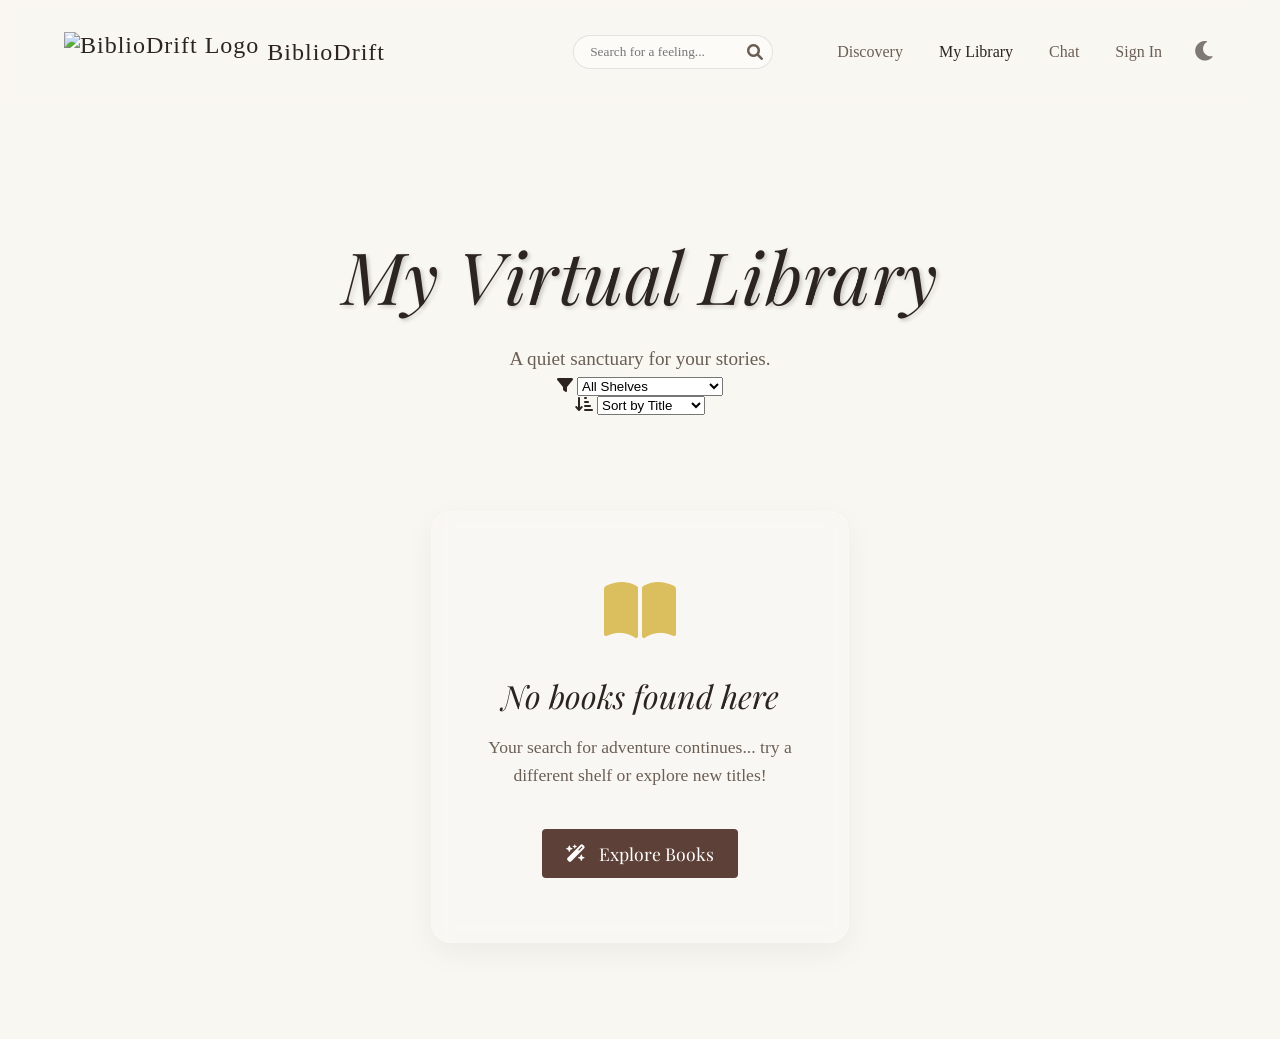
==== commit 4e832253: "Merge pull request #265 from aniket866/missing Empty-State Messaging for the virtual library" ====
--- a/library.html
+++ b/library.html
@@ -84,9 +84,21 @@
         <!-- 3D Bookshelf Container -->
         <div class="bookshelf-3d-container" id="library-shelves">
 
+            <!-- Empty State Placeholder (Visible when filter returns no books) -->
+            <div id="library-empty-state" class="library-empty-state" style="display: none;">
+                <div class="empty-state-icon">
+                    <i class="fa-solid fa-book-open"></i>
+                </div>
+                <h2>No books found here</h2>
+                <p>Your search for adventure continues... try a different shelf or explore new titles!</p>
+                <a href="index.html" class="btn-primary" style="margin-top: 1.5rem; text-decoration: none;">
+                    <i class="fa-solid fa-wand-magic-sparkles"></i> Explore Books
+                </a>
+            </div>
+
             <!-- Currently Reading Shelf -->
             <div class="shelf-section-3d">
-                <span class="shelf-label">📖 Currently Immersed</span>
+                <span class="shelf-label">ðŸ“– Currently Immersed</span>
                 <div class="bookshelf-3d">
                     <div class="books-row-3d" id="shelf-current-3d">
                         <!-- Books will be injected via JS -->
@@ -96,7 +108,7 @@
 
             <!-- Want to Read Shelf -->
             <div class="shelf-section-3d">
-                <span class="shelf-label">📚 Anticipated Journeys</span>
+                <span class="shelf-label">ðŸ“š Anticipated Journeys</span>
                 <div class="bookshelf-3d">
                     <div class="books-row-3d" id="shelf-want-3d">
                         <!-- Books will be injected via JS -->
@@ -106,7 +118,7 @@
 
             <!-- Finished Reading Shelf -->
             <div class="shelf-section-3d">
-                <span class="shelf-label">✓ Lifetime Favorites</span>
+                <span class="shelf-label">âœ“ Lifetime Favorites</span>
                 <div class="bookshelf-3d">
                     <div class="books-row-3d" id="shelf-finished-3d">
                         <!-- Books will be injected via JS -->
@@ -124,7 +136,7 @@
                     <div class="tooltip-title" id="tooltip-title"></div>
                     <div class="tooltip-author" id="tooltip-author"></div>
                     <div class="tooltip-rating">
-                        <span class="tooltip-stars" id="tooltip-stars">★★★★☆</span>
+                        <span class="tooltip-stars" id="tooltip-stars">â˜…â˜…â˜…â˜…â˜†</span>
                         <span class="tooltip-rating-text" id="tooltip-rating-text">4.2</span>
                     </div>
                 </div>
@@ -187,7 +199,7 @@
                         <div class="book-stats-row">
                             <div class="stat-item">
                                 <div class="book-rating-large">
-                                    <span class="rating-stars-large" id="modal-stars">★★★★☆</span>
+                                    <span class="rating-stars-large" id="modal-stars">â˜…â˜…â˜…â˜…â˜†</span>
                                     <span class="rating-score" id="modal-rating-score">4.2</span>
                                 </div>
                                 <span class="stat-label" id="modal-rating-count">1,234 ratings</span>
@@ -216,6 +228,9 @@
                                 <i class="fa-solid fa-trash"></i>
                                 Remove
                             </button>
+                            <button class="action-btn-secondary" id="modal-share-btn-lib" style="margin-left: 10px; border: 1px solid var(--glass-border); background-color: transparent; color: var(--text-main); padding: 0.5rem 1rem; border-radius: 5px; cursor: pointer; transition: all 0.3s ease;">
+                                <i class="fa-solid fa-share-nodes"></i> Share
+                            </button>
                         </div>
                     </div>
                 </div>
@@ -224,6 +239,7 @@
 
     </main>
 
+    <script src="config.js"></script>
     <script src="library-3d.js"></script>
     <script src="config.js"></script>
     <script src="app.js"></script>
@@ -249,4 +265,4 @@
     </script>
 </body>
 
-</html>+</html>
--- a/style.css
+++ b/style.css
@@ -1,13125 +1,6748 @@
-��: r o o t   { - 
-         / *   D a y   T h e m e   ( D e f a u l t )   * / - 
-         - - b g - c o l o r :   # f 9 f 7 f 2 ; - 
-         - - h e a d e r - b g :   r g b a ( 2 4 9 ,   2 4 7 ,   2 4 2 ,   0 . 8 ) ; - 
-         - - t e x t - m a i n :   # 2 c 2 4 2 0 ; - 
-         - - t e x t - m u t e d :   # 6 b 5 e 5 5 ; - 
-         - - a c c e n t - g o l d :   # d 4 a f 3 7 ; - 
-         - - w o o d - d a r k :   # 5 d 4 0 3 7 ; - 
-         - - w o o d - l i g h t :   # 8 d 6 e 6 3 ; - 
-         - - g l a s s - b g :   r g b a ( 2 5 5 ,   2 5 5 ,   2 5 5 ,   0 . 1 ) ; - 
-         - - g l a s s - b o r d e r :   r g b a ( 2 5 5 ,   2 5 5 ,   2 5 5 ,   0 . 2 ) ; - 
-         - - s h a d o w - s o f t :   0   1 0 p x   3 0 p x   r g b a ( 0 ,   0 ,   0 ,   0 . 0 5 ) ; - 
-         - - i n p u t - b g :   r g b a ( 2 5 5 ,   2 5 5 ,   2 5 5 ,   0 . 5 ) ; - 
-         - - i n p u t - b o r d e r :   r g b a ( 0 ,   0 ,   0 ,   0 . 1 ) ; - 
-         - - b o o k - b g :   # f f f ; - 
-         - - p a p e r - c o l o r :   # f f f d f 9 ; - 
- - 
-         / *   V i b e   C o l o r s   * / - 
-         - - v i b e - m y s t e r y :   # 7 8 9 0 9 c ; - 
-         - - v i b e - r o m a n c e :   # e f 9 a 9 a ; - 
-         - - v i b e - c l a s s i c :   # a 1 8 8 7 f ; - 
- - 
-         / *   D i m e n s i o n s   * / - 
-         - - b o o k - w i d t h :   1 6 0 p x ; - 
-         - - b o o k - h e i g h t :   2 4 0 p x ; - 
-         - - b o o k - t h i c k :   4 0 p x ; - 
- } - 
- - 
- [ d a t a - t h e m e = " n i g h t " ]   { - 
-         / *   N i g h t   T h e m e   ( D a r k   W o o d )   * / - 
-         - - b g - c o l o r :   # 1 e 1 a 1 8 ; - 
-         - - h e a d e r - b g :   r g b a ( 3 0 ,   2 6 ,   2 4 ,   0 . 8 5 ) ; - 
-         - - t e x t - m a i n :   # e 0 d 5 c b ; - 
-         - - t e x t - m u t e d :   # a 8 9 a 8 e ; - 
-         - - a c c e n t - g o l d :   # f c c b 4 e ; - 
-         - - w o o d - d a r k :   # 3 e 2 7 2 3 ; - 
-         - - w o o d - l i g h t :   # 5 d 4 0 3 7 ; - 
-         - - g l a s s - b g :   r g b a ( 0 ,   0 ,   0 ,   0 . 3 ) ; - 
-         - - g l a s s - b o r d e r :   r g b a ( 2 5 5 ,   2 5 5 ,   2 5 5 ,   0 . 0 5 ) ; - 
-         - - s h a d o w - s o f t :   0   1 0 p x   4 0 p x   r g b a ( 0 ,   0 ,   0 ,   0 . 4 ) ; - 
-         - - i n p u t - b g :   r g b a ( 0 ,   0 ,   0 ,   0 . 2 ) ; - 
-         - - i n p u t - b o r d e r :   r g b a ( 2 5 5 ,   2 5 5 ,   2 5 5 ,   0 . 1 ) ; - 
-         - - b o o k - b g :   # 2 c 2 4 2 0 ; - 
-         - - p a p e r - c o l o r :   # e 0 d 5 c b ; - 
- } - 
- - 
- *   { - 
-         b o x - s i z i n g :   b o r d e r - b o x ; - 
-         m a r g i n :   0 ; - 
-         p a d d i n g :   0 ; - 
- } - 
- - 
- h t m l   { - 
-         s c r o l l - b e h a v i o r :   s m o o t h ; - 
- } - 
- - 
- b o d y   { - 
-         b a c k g r o u n d - c o l o r :   v a r ( - - b g - c o l o r ) ; - 
-         c o l o r :   v a r ( - - t e x t - m a i n ) ; - 
-         f o n t - f a m i l y :   " G e o r g i a " ,   s e r i f ; - 
-         / *   C l a s s i c   s e r i f   f o r   b o o k s   * / - 
-         o v e r f l o w - x :   h i d d e n ; - 
-         m i n - h e i g h t :   1 0 0 v h ; - 
- } - 
- - 
- / *   G l o b a l   W o o d e n   S c r o l l b a r   S t y l i n g   * / - 
- : : - w e b k i t - s c r o l l b a r   { - 
-         w i d t h :   1 2 p x ; - 
- } - 
- - 
- : : - w e b k i t - s c r o l l b a r - t r a c k   { - 
-         b a c k g r o u n d :   v a r ( - - b g - c o l o r ) ; - 
- } - 
- - 
- : : - w e b k i t - s c r o l l b a r - t h u m b   { - 
-         b a c k g r o u n d :   l i n e a r - g r a d i e n t ( 1 8 0 d e g ,   v a r ( - - w o o d - d a r k ) ,   v a r ( - - w o o d - l i g h t ) ) ; - 
-         b o r d e r - r a d i u s :   6 p x ; - 
-         b o r d e r :   2 p x   s o l i d   v a r ( - - b g - c o l o r ) ; - 
- } - 
- - 
- : : - w e b k i t - s c r o l l b a r - t h u m b : h o v e r   { - 
-         b a c k g r o u n d :   l i n e a r - g r a d i e n t ( 1 8 0 d e g ,   v a r ( - - w o o d - l i g h t ) ,   v a r ( - - w o o d - d a r k ) ) ; - 
-         b o x - s h a d o w :   i n s e t   0   0   6 p x   r g b a ( 0 ,   0 ,   0 ,   0 . 3 ) ; - 
- } - 
- - 
- h 1 , - 
- h 2 , - 
- h 3   { - 
-         f o n t - w e i g h t :   n o r m a l ; - 
-         f o n t - f a m i l y :   " P l a y f a i r   D i s p l a y " ,   s e r i f ; - 
-         / *   E l e g a n t   h e a d i n g s   * / - 
- } - 
- - 
- / *   - - -   L a y o u t   - - -   * / - 
- h e a d e r   { - 
-         p a d d i n g :   2 r e m   4 r e m ; - 
-         d i s p l a y :   f l e x ; - 
-         j u s t i f y - c o n t e n t :   s p a c e - b e t w e e n ; - 
-         a l i g n - i t e m s :   c e n t e r ; - 
-         p o s i t i o n :   s t i c k y ; - 
-         t o p :   0 ; - 
-         z - i n d e x :   1 0 0 ; - 
-         b a c k g r o u n d :   v a r ( - - h e a d e r - b g ) ; - 
-         b a c k d r o p - f i l t e r :   b l u r ( 1 0 p x ) ; - 
-         t r a n s i t i o n :   b a c k g r o u n d   0 . 5 s   e a s e ; - 
- } - 
- - 
- . h e a d e r - c o n t r o l s   { - 
-         d i s p l a y :   f l e x ; - 
-         a l i g n - i t e m s :   c e n t e r ; - 
-         g a p :   2 r e m ; - 
- } - 
- - 
- . s e a r c h - b a r   { - 
-         p o s i t i o n :   r e l a t i v e ; - 
-         d i s p l a y :   f l e x ; - 
-         a l i g n - i t e m s :   c e n t e r ; - 
- } - 
- - 
- . s e a r c h - i n p u t   { - 
-         b a c k g r o u n d :   v a r ( - - i n p u t - b g ) ; - 
-         b o r d e r :   1 p x   s o l i d   v a r ( - - i n p u t - b o r d e r ) ; - 
-         p a d d i n g :   0 . 5 r e m   1 r e m ; - 
-         b o r d e r - r a d i u s :   2 0 p x ; - 
-         f o n t - f a m i l y :   " G e o r g i a " ,   s e r i f ; - 
-         w i d t h :   2 0 0 p x ; - 
-         t r a n s i t i o n :   a l l   0 . 3 s   e a s e ; - 
-         o u t l i n e :   n o n e ; - 
-         c o l o r :   v a r ( - - t e x t - m a i n ) ; - 
- } - 
- - 
- . s e a r c h - i n p u t : f o c u s   { - 
-         b a c k g r o u n d :   v a r ( - - b o o k - b g ) ; - 
-         w i d t h :   3 0 0 p x ; - 
-         b o x - s h a d o w :   v a r ( - - s h a d o w - s o f t ) ; - 
- } - 
- - 
- . s e a r c h - i c o n   { - 
-         p o s i t i o n :   a b s o l u t e ; - 
-         r i g h t :   1 0 p x ; - 
-         c o l o r :   v a r ( - - t e x t - m u t e d ) ; - 
-         p o i n t e r - e v e n t s :   n o n e ; - 
- } - 
- - 
- . l o g o   { - 
-         f o n t - s i z e :   1 . 5 r e m ; - 
-         l e t t e r - s p a c i n g :   1 p x ; - 
-         c o l o r :   v a r ( - - t e x t - m a i n ) ; - 
-         t e x t - d e c o r a t i o n :   n o n e ; - 
-         d i s p l a y :   f l e x ; - 
-         a l i g n - i t e m s :   c e n t e r ; - 
-         g a p :   0 . 5 r e m ; - 
- } - 
- - 
- . n a v - l i n k s   a   { - 
-         t e x t - d e c o r a t i o n :   n o n e ; - 
-         c o l o r :   v a r ( - - t e x t - m u t e d ) ; - 
-         m a r g i n - l e f t :   2 r e m ; - 
-         t r a n s i t i o n :   c o l o r   0 . 3 s   e a s e ; - 
- } - 
- - 
- . n a v - l i n k s   a : h o v e r , - 
- . n a v - l i n k s   a . a c t i v e   { - 
-         c o l o r :   v a r ( - - t e x t - m a i n ) ; - 
- } - 
- - 
- / *   = = =   A N I M A T E D   H O V E R   T O O L T I P S   F O R   N A V I G A T I O N   ( N E W )   = = =   * / - 
- . t o o l t i p   { - 
-         p o s i t i o n :   r e l a t i v e ; - 
-         d i s p l a y :   i n l i n e - b l o c k ; - 
- } - 
- - 
- . t o o l t i p - t e x t   { - 
-         p o s i t i o n :   a b s o l u t e ; - 
-         l e f t :   5 0 % ; - 
-         b o t t o m :   c a l c ( 1 0 0 %   +   8 p x ) ; - 
-         t r a n s f o r m :   t r a n s l a t e X ( - 5 0 % )   s c a l e ( 0 . 9 5 )   t r a n s l a t e Y ( 6 p x ) ; - 
-         p a d d i n g :   1 0 p x   1 4 p x ; - 
-         b a c k g r o u n d :   # f f f a f 3 ; - 
-         c o l o r :   # 2 b 2 b 2 b ; - 
-         f o n t - s i z e :   1 3 p x ; - 
-         f o n t - w e i g h t :   5 0 0 ; - 
-         w h i t e - s p a c e :   n o w r a p ; - 
-         b o r d e r - r a d i u s :   1 0 p x ; - 
-         b o x - s h a d o w :   0   8 p x   2 0 p x   r g b a ( 0 ,   0 ,   0 ,   0 . 1 5 ) ; - 
-         b o r d e r :   1 p x   s o l i d   r g b a ( 0 ,   0 ,   0 ,   0 . 0 8 ) ; - 
-         o p a c i t y :   0 ; - 
-         v i s i b i l i t y :   h i d d e n ; - 
-         p o i n t e r - e v e n t s :   n o n e ; - 
-         t r a n s i t i o n :   a l l   0 . 2 5 s   e a s e ; - 
-         z - i n d e x :   9 9 9 9 ; - 
- } - 
- - 
- . t o o l t i p - t e x t : : a f t e r   { - 
-         c o n t e n t :   " " ; - 
-         p o s i t i o n :   a b s o l u t e ; - 
-         t o p :   1 0 0 % ; - 
-         l e f t :   5 0 % ; - 
-         t r a n s f o r m :   t r a n s l a t e X ( - 5 0 % )   r o t a t e ( 4 5 d e g ) ; - 
-         w i d t h :   1 2 p x ; - 
-         h e i g h t :   1 2 p x ; - 
-         b a c k g r o u n d :   # f f f a f 3 ; - 
-         b o r d e r - l e f t :   1 p x   s o l i d   r g b a ( 0 ,   0 ,   0 ,   0 . 0 8 ) ; - 
-         b o r d e r - b o t t o m :   1 p x   s o l i d   r g b a ( 0 ,   0 ,   0 ,   0 . 0 8 ) ; - 
- } - 
- - 
- . t o o l t i p : h o v e r   . t o o l t i p - t e x t   { - 
-         o p a c i t y :   1 ; - 
-         v i s i b i l i t y :   v i s i b l e ; - 
-         t r a n s f o r m :   t r a n s l a t e X ( - 4 0 % )   s c a l e ( 1 )   t r a n s l a t e Y ( 0 ) ; - 
- } - 
- - 
- . t o o l t i p - t e x t   i   { - 
-         m a r g i n - r i g h t :   5 p x ; - 
-         c o l o r :   v a r ( - - a c c e n t - g o l d ) ; - 
- } - 
- - 
- m a i n   { - 
-         p a d d i n g :   2 r e m   4 r e m ; - 
-         m a x - w i d t h :   1 4 0 0 p x ; - 
-         m a r g i n :   0   a u t o ; - 
- } - 
- - 
- / *   - - -   H e r o   - - -   * / - 
- . h e r o   { - 
-         t e x t - a l i g n :   c e n t e r ; - 
-         p a d d i n g :   6 r e m   1 r e m ; - 
-         a n i m a t i o n :   h e r o F a d e   1 s   e a s e - o u t ; - 
- } - 
- - 
- @ k e y f r a m e s   h e r o F a d e   { - 
-         f r o m   { - 
-                 o p a c i t y :   0 ; - 
-                 t r a n s f o r m :   t r a n s l a t e Y ( 1 5 p x ) ; - 
-         } - 
- - 
-         t o   { - 
-                 o p a c i t y :   1 ; - 
-                 t r a n s f o r m :   t r a n s l a t e Y ( 0 ) ; - 
-         } - 
- } - 
- - 
- . h e r o   h 1   { - 
-         f o n t - s i z e :   c l a m p ( 2 . 5 r e m ,   8 v w ,   4 . 5 r e m ) ; - 
-         m a r g i n - b o t t o m :   1 . 5 r e m ; - 
-         f o n t - s t y l e :   i t a l i c ; - 
-         l i n e - h e i g h t :   1 . 2 ; - 
-         l e t t e r - s p a c i n g :   0 . 5 p x ; - 
-         t e x t - s h a d o w :   2 p x   2 p x   4 p x   r g b a ( 0 ,   0 ,   0 ,   0 . 2 ) ; - 
- } - 
- - 
- . h e r o   p   { - 
-         c o l o r :   v a r ( - - t e x t - m u t e d ) ; - 
-         f o n t - s i z e :   1 . 2 r e m ; - 
-         l i n e - h e i g h t :   1 . 8 ; - 
-         m a x - w i d t h :   5 5 c h ; - 
-         m a r g i n :   0   a u t o ; - 
- } - 
- - 
- / *   - - -   C u r a t e d   T a b l e s   ( H o r i z o n t a l   S c r o l l )   - - -   * / - 
- . c u r a t e d - s e c t i o n   { - 
-         m a r g i n - b o t t o m :   6 r e m ; - 
- } - 
- - 
- . s e c t i o n - h e a d e r   { - 
-         m a r g i n - b o t t o m :   2 r e m ; - 
-         b o r d e r - b o t t o m :   1 p x   s o l i d   r g b a ( 0 ,   0 ,   0 ,   0 . 0 5 ) ; - 
-         p a d d i n g - b o t t o m :   0 . 5 r e m ; - 
-         d i s p l a y :   f l e x ; - 
-         j u s t i f y - c o n t e n t :   s p a c e - b e t w e e n ; - 
-         a l i g n - i t e m s :   b a s e l i n e ; - 
- } - 
- - 
- . c u r a t e d - r o w   { - 
-         d i s p l a y :   f l e x ; - 
-         g a p :   3 r e m ; - 
-         p a d d i n g :   2 r e m   1 r e m ; - 
-         o v e r f l o w - x :   v i s i b l e ; - 
-         / *   A l l o w   3 D   o v e r f l o w   * / - 
-         p e r s p e c t i v e :   1 0 0 0 p x ; - 
- } - 
- - 
- / *   - - -   3 D   B o o k   C o m p o n e n t   - - -   * / - 
- . b o o k - s c e n e   { - 
-         w i d t h :   v a r ( - - b o o k - w i d t h ) ; - 
-         h e i g h t :   v a r ( - - b o o k - h e i g h t ) ; - 
-         p e r s p e c t i v e :   1 0 0 0 p x ; - 
-         c u r s o r :   p o i n t e r ; - 
-         / *   R a n d o m   s l i g h t   r o t a t i o n   f o r   o r g a n i c   f e e l   -   h a n d l e d   i n   J S   u s u a l l y ,   b u t   d e f a u l t   h e r e   * / - 
- } - 
- - 
- . b o o k   { - 
-         w i d t h :   1 0 0 % ; - 
-         h e i g h t :   1 0 0 % ; - 
-         p o s i t i o n :   r e l a t i v e ; - 
-         t r a n s f o r m - s t y l e :   p r e s e r v e - 3 d ; - 
-         / *   B o u n c y   c o z y   f e e l   * / - 
-         t r a n s f o r m - o r i g i n :   c e n t e r   c e n t e r   - 2 0 p x ; - 
-         / *   P i v o t   i n s i d e   t h e   b o o k   * / - 
-         a n i m a t i o n :   f l o a t I n   0 . 8 s   e a s e - o u t   b a c k w a r d s ; - 
- } - 
- - 
- @ k e y f r a m e s   f l o a t I n   { - 
-         f r o m   { - 
-                 o p a c i t y :   0 ; - 
-                 t r a n s f o r m :   t r a n s l a t e Y ( 5 0 p x )   s c a l e ( 0 . 9 ) ; - 
-         } - 
- - 
-         t o   { - 
-                 o p a c i t y :   1 ; - 
-                 t r a n s f o r m :   t r a n s l a t e Y ( 0 )   s c a l e ( 1 ) ; - 
-         } - 
- } - 
- - 
- . b o o k . f l i p p e d   { - 
-         t r a n s f o r m :   r o t a t e Y ( 1 8 0 d e g )   s c a l e ( 1 . 2 )   t r a n s l a t e Z ( 5 0 p x ) ; - 
-         / *   E x p a n d   a n d   b r i n g   c l o s e r   * / - 
-         z - i n d e x :   1 0 0 ; - 
- } - 
- - 
- / *   B o o k   F a c e s   * / - 
- . b o o k _ _ f a c e   { - 
-         p o s i t i o n :   a b s o l u t e ; - 
-         w i d t h :   1 0 0 % ; - 
-         h e i g h t :   1 0 0 % ; - 
-         b a c k f a c e - v i s i b i l i t y :   h i d d e n ; - 
-         / *   H i d e   b a c k   w h e n   f r o n t   i s   c l e a r   * / - 
-         b o r d e r - r a d i u s :   4 p x   8 p x   8 p x   4 p x ; - 
-         b o x - s h a d o w :   5 p x   5 p x   1 5 p x   r g b a ( 0 ,   0 ,   0 ,   0 . 1 5 ) ; - 
- } - 
- - 
- . b o o k _ _ f a c e - - f r o n t   { - 
-         b a c k g r o u n d :   v a r ( - - b o o k - b g ) ; - 
-         t r a n s f o r m :   r o t a t e Y ( 0 d e g ) ; - 
-         z - i n d e x :   2 ; - 
- } - 
- - 
- . b o o k _ _ f a c e - - f r o n t   i m g   { - 
-         w i d t h :   1 0 0 % ; - 
-         h e i g h t :   1 0 0 % ; - 
-         o b j e c t - f i t :   c o v e r ; - 
-         b o r d e r - r a d i u s :   4 p x   8 p x   8 p x   4 p x ; - 
- } - 
- - 
- . b o o k _ _ f a c e - - b a c k   { - 
-         t r a n s f o r m :   r o t a t e Y ( 1 8 0 d e g ) ; - 
-         b a c k g r o u n d :   v a r ( - - p a p e r - c o l o r ) ; - 
-         / *   P a p e r   c o l o r   * / - 
-         p a d d i n g :   1 . 5 r e m ; - 
-         d i s p l a y :   f l e x ; - 
-         f l e x - d i r e c t i o n :   c o l u m n ; - 
-         j u s t i f y - c o n t e n t :   s p a c e - b e t w e e n ; - 
-         b o r d e r :   1 p x   s o l i d   v a r ( - - g l a s s - b o r d e r ) ; - 
-         z - i n d e x :   1 ; - 
-         c o l o r :   # 2 c 2 4 2 0 ; - 
-         / *   K e e p   t e x t   d a r k   f o r   p a p e r   f e e l   e v e n   i n   n i g h t   m o d e   * / - 
- } - 
- - 
- / *   T h e   S p i n e   * / - 
- . b o o k _ _ f a c e - - s p i n e   { - 
-         p o s i t i o n :   a b s o l u t e ; - 
-         w i d t h :   v a r ( - - b o o k - t h i c k ) ; - 
-         h e i g h t :   1 0 0 % ; - 
-         l e f t :   0 ; - 
-         t o p :   0 ; - 
-         t r a n s f o r m :   r o t a t e Y ( - 9 0 d e g )   t r a n s l a t e Z ( c a l c ( v a r ( - - b o o k - t h i c k )   /   2 ) ) ; - 
- } - 
- - 
- / *   I m p r o v e d   3 D   B o x   M o d e l   * / - 
- / *   R e - d e f i n i n g   . b o o k   f o r   p r o p e r   t h i c k n e s s   v o l u m e   * / - 
- . b o o k   { - 
-         t r a n s f o r m - o r i g i n :   c e n t e r   c e n t e r   - 2 0 p x ; - 
-         / *   P i v o t   i n s i d e   t h e   b o o k   * / - 
- } - 
- - 
- . b o o k _ _ f a c e - - f r o n t   { - 
-         t r a n s f o r m :   t r a n s l a t e Z ( 2 0 p x ) ; - 
- } - 
- - 
- . b o o k _ _ f a c e - - b a c k   { - 
-         t r a n s f o r m :   r o t a t e Y ( 1 8 0 d e g )   t r a n s l a t e Z ( 2 0 p x ) ; - 
- } - 
- - 
- . b o o k _ _ f a c e - - s p i n e   { - 
-         w i d t h :   4 0 p x ; - 
-         h e i g h t :   1 0 0 % ; - 
-         b a c k g r o u n d :   # 3 3 3 ; - 
-         / *   D e f a u l t   s p i n e   c o l o r   * / - 
-         t r a n s f o r m :   r o t a t e Y ( - 9 0 d e g )   t r a n s l a t e Z ( 2 0 p x ) ; - 
-         / *   A d j u s t   p o s i t i o n i n g   t o   b e   f l u s h   l e f t   o f   f r o n t   f a c e   * / - 
-         l e f t :   - 2 0 p x ; - 
-         / *   H a l f   t h i c k n e s s   * / - 
- } - 
- - 
- . b o o k _ _ f a c e - - r i g h t   { - 
-         / *   P a g e s   * / - 
-         w i d t h :   4 0 p x ; - 
-         h e i g h t :   1 0 0 % ; - 
-         b a c k g r o u n d :   l i n e a r - g r a d i e n t ( t o   r i g h t ,   # f f f ,   # f 0 f 0 f 0   2 0 % ,   # f f f   4 0 % ) ; - 
-         t r a n s f o r m :   r o t a t e Y ( 9 0 d e g )   t r a n s l a t e Z ( 1 4 0 p x ) ; - 
-         / *   W i d t h   -   h a l f   t h i c k n e s s   * / - 
-         l e f t :   a u t o ; - 
-         r i g h t :   - 2 0 p x ; - 
- } - 
- - 
- / *   H o v e r   E f f e c t :   P u l l   o u t   * / - 
- . b o o k - s c e n e : h o v e r   . b o o k : n o t ( . f l i p p e d )   { - 
-         t r a n s f o r m :   t r a n s l a t e Z ( 3 0 p x )   t r a n s l a t e Y ( - 1 0 p x )   r o t a t e Y ( - 1 0 d e g ) ; - 
- } - 
- - 
- / *   G l a s s m o r p h i s m   O v e r l a y   ( Q u i c k   v i e w )   * / - 
- . g l a s s - o v e r l a y   { - 
-         p o s i t i o n :   a b s o l u t e ; - 
-         b o t t o m :   1 0 p x ; - 
-         l e f t :   1 0 p x ; - 
-         r i g h t :   1 0 p x ; - 
-         b a c k g r o u n d :   r g b a ( 2 5 5 ,   2 5 5 ,   2 5 5 ,   0 . 7 ) ; - 
-         b a c k d r o p - f i l t e r :   b l u r ( 8 p x ) ; - 
-         p a d d i n g :   0 . 5 r e m ; - 
-         b o r d e r - r a d i u s :   6 p x ; - 
-         o p a c i t y :   0 ; - 
-         t r a n s f o r m :   t r a n s l a t e Y ( 1 0 p x ) ; - 
-         t r a n s i t i o n :   a l l   0 . 3 s   e a s e ; - 
-         p o i n t e r - e v e n t s :   n o n e ; - 
-         / *   L e t   c l i c k s   p a s s   t o   b o o k   * / - 
- } - 
- - 
- . b o o k - s c e n e : h o v e r   . g l a s s - o v e r l a y   { - 
-         o p a c i t y :   1 ; - 
-         t r a n s f o r m :   t r a n s l a t e Y ( 0 ) ; - 
- } - 
- - 
- / *   B a c k   o f   b o o k   c o n t e n t   * / - 
- . h a n d w r i t t e n - n o t e   { - 
-         f o n t - f a m i l y :   " C o u r i e r   N e w " ,   C o u r i e r ,   m o n o s p a c e ; - 
-         / *   P l a c e h o l d e r   f o r   h a n d w r i t i n g   f o n t   * / - 
-         c o l o r :   v a r ( - - t e x t - m u t e d ) ; - 
-         f o n t - s i z e :   0 . 9 r e m ; - 
-         l i n e - h e i g h t :   1 . 4 ; - 
-         b a c k g r o u n d :   # f f f d c 2 ; - 
-         p a d d i n g :   1 0 p x ; - 
-         t r a n s f o r m :   r o t a t e ( - 2 d e g ) ; - 
-         b o x - s h a d o w :   2 p x   2 p x   5 p x   r g b a ( 0 ,   0 ,   0 ,   0 . 1 ) ; - 
-         m a r g i n - b o t t o m :   1 r e m ; - 
- } - 
- - 
- . b o o k - a c t i o n s   { - 
-         d i s p l a y :   f l e x ; - 
-         g a p :   0 . 5 r e m ; - 
- } - 
- - 
- . b t n - i c o n   { - 
-         b o r d e r :   n o n e ; - 
-         b a c k g r o u n d :   n o n e ; - 
-         c u r s o r :   p o i n t e r ; - 
-         f o n t - s i z e :   1 . 2 r e m ; - 
-         o p a c i t y :   0 . 6 ; - 
-         t r a n s i t i o n :   o p a c i t y   0 . 2 s ; - 
- } - 
- - 
- . b t n - i c o n : h o v e r   { - 
-         o p a c i t y :   1 ; - 
-         t r a n s f o r m :   s c a l e ( 1 . 1 ) ; - 
- } - 
- - 
- / *   - - -   V i r t u a l   S h e l v e s   - - -   * / - 
- . s h e l v e s - c o n t a i n e r   { - 
-         d i s p l a y :   f l e x ; - 
-         f l e x - d i r e c t i o n :   c o l u m n ; - 
-         g a p :   4 r e m ; - 
-         p a d d i n g :   2 r e m   0 ; - 
- } - 
- - 
- . s h e l f - r o w   { - 
-         p o s i t i o n :   r e l a t i v e ; - 
-         p a d d i n g :   0   2 r e m   1 . 5 r e m   2 r e m ; - 
-         / *   R e a l i s t i c   W o o d   T e x t u r e   G r a d i e n t   * / - 
-         b a c k g r o u n d : - 
-                 r e p e a t i n g - l i n e a r - g r a d i e n t ( 9 0 d e g , - 
-                         t r a n s p a r e n t   0 , - 
-                         t r a n s p a r e n t   4 p x , - 
-                         r g b a ( 0 ,   0 ,   0 ,   0 . 0 2 )   5 p x , - 
-                         t r a n s p a r e n t   1 0 p x ) , - 
-                 l i n e a r - g r a d i e n t ( t o   b o t t o m ,   # 5 d 4 0 3 7   0 % ,   # 3 e 2 7 2 3   1 0 0 % ) ; - 
-         b o r d e r - b o t t o m :   2 5 p x   s o l i d   # 2 8 1 a 1 5 ; - 
-         / *   T h i c k e r   f r o n t   l i p   * / - 
-         b o r d e r - r a d i u s :   4 p x ; - 
-         b o x - s h a d o w : - 
-                 0   2 0 p x   2 0 p x   - 1 0 p x   r g b a ( 0 ,   0 ,   0 ,   0 . 3 ) , - 
-                 i n s e t   0   2 p x   2 0 p x   r g b a ( 0 ,   0 ,   0 ,   0 . 2 ) ; - 
-         d i s p l a y :   f l e x ; - 
-         a l i g n - i t e m s :   f l e x - e n d ; - 
-         g a p :   1 . 5 r e m ; - 
-         / *   M o r e   s p a c i n g   f o r   e x p a n d e d   b o o k s   * / - 
-         m i n - h e i g h t :   2 8 0 p x ; - 
- } - 
- - 
- . s h e l f - r o w : : a f t e r   { - 
-         / *   D e p t h   s h a d o w   o n   w a l l   b e h i n d   b o o k s   * / - 
-         c o n t e n t :   " " ; - 
-         p o s i t i o n :   a b s o l u t e ; - 
-         b o t t o m :   2 5 p x ; - 
-         / *   A b o v e   b o t t o m   l i p   * / - 
-         l e f t :   0 ; - 
-         r i g h t :   0 ; - 
-         h e i g h t :   1 0 0 % ; - 
-         z - i n d e x :   - 1 ; - 
-         b a c k g r o u n d :   l i n e a r - g r a d i e n t ( t o   b o t t o m , - 
-                         r g b a ( 0 ,   0 ,   0 ,   0 . 1 ) , - 
-                         r g b a ( 0 ,   0 ,   0 ,   0 . 4 ) ) ; - 
-         p o i n t e r - e v e n t s :   n o n e ; - 
- } - 
- - 
- . s h e l f - l a b e l   { - 
-         p o s i t i o n :   a b s o l u t e ; - 
-         t o p :   - 2 0 p x ; - 
-         l e f t :   0 ; - 
-         f o n t - s i z e :   1 . 2 r e m ; - 
-         c o l o r :   v a r ( - - w o o d - l i g h t ) ; - 
-         f o n t - s t y l e :   i t a l i c ; - 
- } - 
- - 
- / *   - - -   M o o d   A n a l y s i s   S t y l e s   - - -   * / - 
- - 
- / *   M o o d   T a g s   o n   B o o k   C o v e r s   * / - 
- . m o o d - t a g s   { - 
-         p o s i t i o n :   a b s o l u t e ; - 
-         t o p :   5 p x ; - 
-         l e f t :   5 p x ; - 
-         d i s p l a y :   f l e x ; - 
-         f l e x - d i r e c t i o n :   c o l u m n ; - 
-         g a p :   2 p x ; - 
- } - 
- - 
- . m o o d - t a g   { - 
-         b a c k g r o u n d :   r g b a ( 0 ,   0 ,   0 ,   0 . 7 ) ; - 
-         c o l o r :   w h i t e ; - 
-         p a d d i n g :   2 p x   6 p x ; - 
-         b o r d e r - r a d i u s :   1 0 p x ; - 
-         f o n t - s i z e :   0 . 7 r e m ; - 
-         f o n t - w e i g h t :   b o l d ; - 
-         t e x t - t r a n s f o r m :   c a p i t a l i z e ; - 
- } - 
- - 
- / *   M o o d - s p e c i f i c   c o l o r s   * / - 
- . m o o d - c o z y   { - 
-         b a c k g r o u n d :   # 8 d 6 e 6 3   ! i m p o r t a n t ; - 
- } - 
- - 
- . m o o d - d a r k   { - 
-         b a c k g r o u n d :   # 4 2 4 2 4 2   ! i m p o r t a n t ; - 
- } - 
- - 
- . m o o d - m y s t e r i o u s   { - 
-         b a c k g r o u n d :   # 5 e 3 5 b 1   ! i m p o r t a n t ; - 
- } - 
- - 
- . m o o d - r o m a n t i c   { - 
-         b a c k g r o u n d :   # e 9 1 e 6 3   ! i m p o r t a n t ; - 
- } - 
- - 
- . m o o d - a d v e n t u r o u s   { - 
-         b a c k g r o u n d :   # f f 5 7 2 2   ! i m p o r t a n t ; - 
- } - 
- - 
- . m o o d - m e l a n c h o l y   { - 
-         b a c k g r o u n d :   # 6 0 7 d 8 b   ! i m p o r t a n t ; - 
- } - 
- - 
- . m o o d - u p l i f t i n g   { - 
-         b a c k g r o u n d :   # 4 c a f 5 0   ! i m p o r t a n t ; - 
- } - 
- - 
- . m o o d - i n t e n s e   { - 
-         b a c k g r o u n d :   # f 4 4 3 3 6   ! i m p o r t a n t ; - 
- } - 
- - 
- . m o o d - w h i m s i c a l   { - 
-         b a c k g r o u n d :   # 9 c 2 7 b 0   ! i m p o r t a n t ; - 
- } - 
- - 
- . m o o d - t h o u g h t - p r o v o k i n g   { - 
-         b a c k g r o u n d :   # 7 9 5 5 4 8   ! i m p o r t a n t ; - 
- } - 
- - 
- / *   G l a s s   o v e r l a y   m o o d   t a g s   * / - 
- . g l a s s - m o o d - t a g s   { - 
-         m a r g i n - t o p :   0 . 5 r e m ; - 
-         d i s p l a y :   f l e x ; - 
-         g a p :   0 . 2 5 r e m ; - 
-         f l e x - w r a p :   w r a p ; - 
- } - 
- - 
- . g l a s s - m o o d - t a g   { - 
-         b a c k g r o u n d :   r g b a ( 2 5 5 ,   2 5 5 ,   2 5 5 ,   0 . 3 ) ; - 
-         p a d d i n g :   1 p x   4 p x ; - 
-         b o r d e r - r a d i u s :   8 p x ; - 
-         f o n t - s i z e :   0 . 6 r e m ; - 
-         t e x t - t r a n s f o r m :   c a p i t a l i z e ; - 
- } - 
- - 
- / *   B a c k   o f   b o o k   m o o d   a n a l y s i s   * / - 
- . m o o d - a n a l y s i s   { - 
-         m a r g i n - t o p :   1 r e m ; - 
-         p a d d i n g - t o p :   0 . 5 r e m ; - 
-         b o r d e r - t o p :   1 p x   s o l i d   r g b a ( 0 ,   0 ,   0 ,   0 . 1 ) ; - 
- } - 
- - 
- . m o o d - t a g s - b a c k   { - 
-         d i s p l a y :   f l e x ; - 
-         g a p :   0 . 2 5 r e m ; - 
-         f l e x - w r a p :   w r a p ; - 
-         m a r g i n - t o p :   0 . 2 5 r e m ; - 
- } - 
- - 
- . m o o d - t a g - s m a l l   { - 
-         b a c k g r o u n d :   v a r ( - - a c c e n t - g o l d ) ; - 
-         c o l o r :   w h i t e ; - 
-         p a d d i n g :   1 p x   4 p x ; - 
-         b o r d e r - r a d i u s :   6 p x ; - 
-         f o n t - s i z e :   0 . 6 r e m ; - 
-         t e x t - t r a n s f o r m :   c a p i t a l i z e ; - 
- } - 
- - 
- / *   M o o d   A n a l y s i s   M o d a l   * / - 
- . m o o d - m o d a l   { - 
-         p o s i t i o n :   f i x e d ; - 
-         t o p :   0 ; - 
-         l e f t :   0 ; - 
-         w i d t h :   1 0 0 % ; - 
-         h e i g h t :   1 0 0 % ; - 
-         b a c k g r o u n d :   r g b a ( 0 ,   0 ,   0 ,   0 . 7 ) ; - 
-         d i s p l a y :   f l e x ; - 
-         j u s t i f y - c o n t e n t :   c e n t e r ; - 
-         a l i g n - i t e m s :   c e n t e r ; - 
-         z - i n d e x :   1 0 0 0 ; - 
-         b a c k d r o p - f i l t e r :   b l u r ( 5 p x ) ; - 
- } - 
- - 
- . m o o d - m o d a l - c o n t e n t   { - 
-         b a c k g r o u n d :   v a r ( - - b o o k - b g ) ; - 
-         b o r d e r - r a d i u s :   1 2 p x ; - 
-         m a x - w i d t h :   5 0 0 p x ; - 
-         w i d t h :   9 0 % ; - 
-         m a x - h e i g h t :   8 0 v h ; - 
-         o v e r f l o w - y :   a u t o ; - 
-         b o x - s h a d o w :   v a r ( - - s h a d o w - s o f t ) ; - 
-         b o r d e r :   1 p x   s o l i d   v a r ( - - g l a s s - b o r d e r ) ; - 
- } - 
- - 
- . m o o d - m o d a l - h e a d e r   { - 
-         p a d d i n g :   1 . 5 r e m ; - 
-         b o r d e r - b o t t o m :   1 p x   s o l i d   v a r ( - - g l a s s - b o r d e r ) ; - 
-         d i s p l a y :   f l e x ; - 
-         j u s t i f y - c o n t e n t :   s p a c e - b e t w e e n ; - 
-         a l i g n - i t e m s :   c e n t e r ; - 
- } - 
- - 
- . m o o d - m o d a l - h e a d e r   h 3   { - 
-         m a r g i n :   0 ; - 
-         c o l o r :   v a r ( - - t e x t - m a i n ) ; - 
- } - 
- - 
- . c l o s e - m o d a l   { - 
-         b a c k g r o u n d :   n o n e ; - 
-         b o r d e r :   n o n e ; - 
-         f o n t - s i z e :   1 . 5 r e m ; - 
-         c u r s o r :   p o i n t e r ; - 
-         c o l o r :   v a r ( - - t e x t - m u t e d ) ; - 
-         p a d d i n g :   0 ; - 
-         w i d t h :   3 0 p x ; - 
-         h e i g h t :   3 0 p x ; - 
-         d i s p l a y :   f l e x ; - 
-         a l i g n - i t e m s :   c e n t e r ; - 
-         j u s t i f y - c o n t e n t :   c e n t e r ; - 
- } - 
- - 
- . c l o s e - m o d a l : h o v e r   { - 
-         c o l o r :   v a r ( - - t e x t - m a i n ) ; - 
- } - 
- - 
- . m o o d - m o d a l - b o d y   { - 
-         p a d d i n g :   1 . 5 r e m ; - 
- } - 
- - 
- . m o o d - s e c t i o n   { - 
-         m a r g i n - b o t t o m :   1 . 5 r e m ; - 
- } - 
- - 
- . m o o d - s e c t i o n   h 4   { - 
-         m a r g i n :   0   0   0 . 5 r e m   0 ; - 
-         c o l o r :   v a r ( - - t e x t - m a i n ) ; - 
-         f o n t - s i z e :   1 r e m ; - 
- } - 
- - 
- / *   S e n t i m e n t   B a r   * / - 
- . s e n t i m e n t - b a r   { - 
-         w i d t h :   1 0 0 % ; - 
-         h e i g h t :   8 p x ; - 
-         b a c k g r o u n d :   # e 0 e 0 e 0 ; - 
-         b o r d e r - r a d i u s :   4 p x ; - 
-         o v e r f l o w :   h i d d e n ; - 
-         m a r g i n :   0 . 5 r e m   0 ; - 
- } - 
- - 
- . s e n t i m e n t - f i l l   { - 
-         h e i g h t :   1 0 0 % ; - 
-         b a c k g r o u n d :   l i n e a r - g r a d i e n t ( t o   r i g h t ,   # f 4 4 3 3 6 ,   # f f 9 8 0 0 ,   # 4 c a f 5 0 ) ; - 
-         t r a n s i t i o n :   w i d t h   0 . 3 s   e a s e ; - 
- } - 
- - 
- / *   L a r g e   m o o d   t a g s   i n   m o d a l   * / - 
- . m o o d - t a g s - l a r g e   { - 
-         d i s p l a y :   f l e x ; - 
-         g a p :   0 . 5 r e m ; - 
-         f l e x - w r a p :   w r a p ; - 
- } - 
- - 
- . m o o d - t a g - l a r g e   { - 
-         p a d d i n g :   0 . 5 r e m   1 r e m ; - 
-         b o r d e r - r a d i u s :   2 0 p x ; - 
-         f o n t - s i z e :   0 . 9 r e m ; - 
-         f o n t - w e i g h t :   b o l d ; - 
-         c o l o r :   w h i t e ; - 
-         t e x t - t r a n s f o r m :   c a p i t a l i z e ; - 
- } - 
- - 
- / *   V i b e   q u o t e   s t y l i n g   * / - 
- . v i b e - q u o t e   { - 
-         b a c k g r o u n d :   v a r ( - - p a p e r - c o l o r ) ; - 
-         p a d d i n g :   1 r e m ; - 
-         b o r d e r - r a d i u s :   8 p x ; - 
-         f o n t - s t y l e :   i t a l i c ; - 
-         c o l o r :   # 2 c 2 4 2 0 ; - 
-         b o r d e r - l e f t :   4 p x   s o l i d   v a r ( - - a c c e n t - g o l d ) ; - 
-         m a r g i n :   0 . 5 r e m   0 ; - 
- } - 
- - 
- / *   M o o d   b u t t o n   i n   b o o k   a c t i o n s   * / - 
- . m o o d - b t n   { - 
-         c o l o r :   v a r ( - - a c c e n t - g o l d )   ! i m p o r t a n t ; - 
- } - 
- - 
- . m o o d - b t n : h o v e r   { - 
-         c o l o r :   v a r ( - - w o o d - d a r k )   ! i m p o r t a n t ; - 
-         t r a n s f o r m :   s c a l e ( 1 . 1 ) ; - 
- } - 
- - 
- / *   R e s p o n s i v e   m o o d   m o d a l   * / - 
- @ m e d i a   ( m a x - w i d t h :   7 6 8 p x )   { - 
-         . m o o d - m o d a l - c o n t e n t   { - 
-                 w i d t h :   9 5 % ; - 
-                 m a r g i n :   1 r e m ; - 
-         } - 
- - 
-         . m o o d - t a g s - l a r g e   { - 
-                 f l e x - d i r e c t i o n :   c o l u m n ; - 
-         } - 
- - 
-         . m o o d - t a g - l a r g e   { - 
-                 t e x t - a l i g n :   c e n t e r ; - 
-         } - 
- } - 
- - 
- / *   U t i l i t i e s   * / - 
- . h i d d e n   { - 
-         d i s p l a y :   n o n e ; - 
- } - 
- - 
- . f a d e - i n   { - 
-         a n i m a t i o n :   f a d e I n   1 s   e a s e ; - 
- } - 
- - 
- @ k e y f r a m e s   f a d e I n   { - 
-         f r o m   { - 
-                 o p a c i t y :   0 ; - 
-                 t r a n s f o r m :   t r a n s l a t e Y ( 1 0 p x ) ; - 
-         } - 
- - 
-         t o   { - 
-                 o p a c i t y :   1 ; - 
-                 t r a n s f o r m :   t r a n s l a t e Y ( 0 ) ; - 
-         } - 
- } - 
- - 
- / *   T h e m e   T o g g l e   B u t t o n   E n h a n c e m e n t   * / - 
- # t h e m e T o g g l e   { - 
-         f o n t - s i z e :   1 . 4 r e m ; - 
-         c o l o r :   v a r ( - - t e x t - m a i n ) ; - 
-         c u r s o r :   p o i n t e r ; - 
-         t r a n s i t i o n : - 
-                 t r a n s f o r m   0 . 3 s   e a s e , - 
-                 c o l o r   0 . 3 s   e a s e ; - 
- } - 
- - 
- # t h e m e T o g g l e : h o v e r   { - 
-         t r a n s f o r m :   r o t a t e ( 1 5 d e g )   s c a l e ( 1 . 1 ) ; - 
-         c o l o r :   v a r ( - - a c c e n t - g o l d ) ; - 
- } - 
- - 
- / *   - - -   B a c k   t o   T o p   B u t t o n   - - -   * / - 
- . b a c k - t o - t o p   { - 
-         p o s i t i o n :   f i x e d ; - 
-         b o t t o m :   2 r e m ; - 
-         r i g h t :   2 r e m ; - 
-         w i d t h :   3 r e m ; - 
-         h e i g h t :   3 r e m ; - 
-         b o r d e r - r a d i u s :   5 0 % ; - 
-         b a c k g r o u n d :   v a r ( - - h e a d e r - b g ) ; - 
-         b o r d e r :   1 p x   s o l i d   v a r ( - - g l a s s - b o r d e r ) ; - 
-         b o x - s h a d o w :   v a r ( - - s h a d o w - s o f t ) ; - 
-         d i s p l a y :   f l e x ; - 
-         j u s t i f y - c o n t e n t :   c e n t e r ; - 
-         a l i g n - i t e m s :   c e n t e r ; - 
-         z - i n d e x :   9 9 9 ; - 
-         o p a c i t y :   1 ; - 
-         v i s i b i l i t y :   v i s i b l e ; - 
-         t r a n s i t i o n :   a l l   0 . 4 s   e a s e ; - 
-         b a c k d r o p - f i l t e r :   b l u r ( 5 p x ) ; - 
- } - 
- - 
- . b a c k - t o - t o p . h i d d e n   { - 
-         o p a c i t y :   0 ; - 
-         v i s i b i l i t y :   h i d d e n ; - 
-         t r a n s f o r m :   t r a n s l a t e Y ( 2 0 p x ) ; - 
- } - 
- - 
- . b a c k - t o - t o p : h o v e r   { - 
-         b a c k g r o u n d :   v a r ( - - b o o k - b g ) ; - 
-         t r a n s f o r m :   t r a n s l a t e Y ( - 5 p x ) ; - 
-         b o x - s h a d o w :   0   1 5 p x   3 0 p x   r g b a ( 0 ,   0 ,   0 ,   0 . 1 5 ) ; - 
-         c o l o r :   v a r ( - - a c c e n t - g o l d ) ; - 
- } - 
- - 
- / * F o o t e r   d e s i g n   * / - 
- - 
- . f o o t e r   { - 
-         m i n - h e i g h t :   1 2 0 p x ; - 
-         w i d t h :   1 0 0 % ; - 
-         b a c k g r o u n d - c o l o r :   # 2 2 2 ; - 
-         d i s p l a y :   f l e x ; - 
-         f l e x - d i r e c t i o n :   c o l u m n ; - 
-         j u s t i f y - c o n t e n t :   c e n t e r ; - 
-         a l i g n - i t e m s :   c e n t e r ; - 
-         g a p :   1 . 2 r e m ; - 
-         p a d d i n g :   2 r e m   0 ; - 
-         m a r g i n - t o p :   4 r e m ; - 
- } - 
- - 
- . s o c i a l _ i c o n s   { - 
-         d i s p l a y :   f l e x ; - 
-         g a p :   2 r e m ; - 
-         z - i n d e x :   9 9 9 ; - 
- } - 
- - 
- . s o c i a l _ i c o n s   a   { - 
-         c o l o r :   v a r ( - - a c c e n t - g o l d ) ; - 
-         f o n t - s i z e :   2 r e m ; - 
-         t r a n s i t i o n : - 
-                 t r a n s f o r m   0 . 3 s   e a s e , - 
-                 c o l o r   0 . 3 s   e a s e ; - 
-         t e x t - d e c o r a t i o n :   n o n e ; - 
- } - 
- - 
- . s o c i a l _ i c o n s   a : h o v e r   { - 
-         c o l o r :   w h i t e ; - 
-         t r a n s f o r m :   t r a n s l a t e Y ( - 5 p x ) ; - 
- } - 
- - 
- . r e a d i n g - p r o g r e s s   { - 
-         m a r g i n - t o p :   0 . 7 5 r e m ; - 
-         o p a c i t y :   0 . 8 5 ; - 
- } - 
- - 
- . p r o g r e s s - s l i d e r   { - 
-         w i d t h :   1 0 0 % ; - 
-         a c c e n t - c o l o r :   v a r ( - - a c c e n t - g o l d ) ; - 
- } - 
- - 
- . r e a d i n g - p r o g r e s s   s m a l l   { - 
-         f o n t - s i z e :   0 . 7 r e m ; - 
-         o p a c i t y :   0 . 7 ; - 
- } - 
- - 
- / *   - - -   G l a s s   M o d a l   - - -   * / - 
- . g l a s s - m o d a l   { - 
-         m a r g i n :   a u t o ; - 
-         w i d t h :   9 0 % ; - 
-         m a x - w i d t h :   9 0 0 p x ; - 
-         b a c k g r o u n d :   t r a n s p a r e n t ; - 
-         b o r d e r :   n o n e ; - 
-         p a d d i n g :   0 ; - 
-         o v e r f l o w :   v i s i b l e ; - 
- } - 
- - 
- . g l a s s - m o d a l : : b a c k d r o p   { - 
-         b a c k g r o u n d :   r g b a ( 0 ,   0 ,   0 ,   0 . 4 ) ; - 
-         b a c k d r o p - f i l t e r :   b l u r ( 5 p x ) ; - 
- } - 
- - 
- . m o d a l - c o n t e n t   { - 
-         b a c k g r o u n d :   r g b a ( 2 5 5 ,   2 5 5 ,   2 5 5 ,   0 . 6 5 ) ; - 
-         b a c k d r o p - f i l t e r :   b l u r ( 2 0 p x ) ; - 
-         - w e b k i t - b a c k d r o p - f i l t e r :   b l u r ( 2 0 p x ) ; - 
-         b o r d e r :   1 p x   s o l i d   v a r ( - - g l a s s - b o r d e r ) ; - 
-         b o r d e r - r a d i u s :   2 0 p x ; - 
-         b o x - s h a d o w :   0   2 5 p x   5 0 p x   - 1 2 p x   r g b a ( 0 ,   0 ,   0 ,   0 . 2 5 ) ; - 
-         p a d d i n g :   2 . 5 r e m ; - 
-         p o s i t i o n :   r e l a t i v e ; - 
-         o v e r f l o w :   h i d d e n ; - 
-         a n i m a t i o n :   m o d a l I n   0 . 4 s   c u b i c - b e z i e r ( 0 . 1 7 5 ,   0 . 8 8 5 ,   0 . 3 2 ,   1 . 2 7 5 ) ; - 
- } - 
- - 
- [ d a t a - t h e m e = " n i g h t " ]   . m o d a l - c o n t e n t   { - 
-         b a c k g r o u n d :   r g b a ( 3 0 ,   2 6 ,   2 4 ,   0 . 8 ) ; - 
-         b o r d e r :   1 p x   s o l i d   r g b a ( 2 5 5 ,   2 5 5 ,   2 5 5 ,   0 . 1 ) ; - 
- } - 
- - 
- @ k e y f r a m e s   m o d a l I n   { - 
-         f r o m   { - 
-                 o p a c i t y :   0 ; - 
-                 t r a n s f o r m :   s c a l e ( 0 . 9 )   t r a n s l a t e Y ( 2 0 p x ) ; - 
-         } - 
- - 
-         t o   { - 
-                 o p a c i t y :   1 ; - 
-                 t r a n s f o r m :   s c a l e ( 1 )   t r a n s l a t e Y ( 0 ) ; - 
-         } - 
- } - 
- - 
- . c l o s e - m o d a l - b t n   { - 
-         p o s i t i o n :   a b s o l u t e ; - 
-         t o p :   1 . 5 r e m ; - 
-         r i g h t :   1 . 5 r e m ; - 
-         b a c k g r o u n d :   v a r ( - - g l a s s - b g ) ; - 
-         b o r d e r :   n o n e ; - 
-         w i d t h :   2 . 5 r e m ; - 
-         h e i g h t :   2 . 5 r e m ; - 
-         b o r d e r - r a d i u s :   5 0 % ; - 
-         c u r s o r :   p o i n t e r ; - 
-         f o n t - s i z e :   1 . 2 r e m ; - 
-         c o l o r :   v a r ( - - t e x t - m u t e d ) ; - 
-         t r a n s i t i o n :   a l l   0 . 2 s ; - 
-         d i s p l a y :   f l e x ; - 
-         j u s t i f y - c o n t e n t :   c e n t e r ; - 
-         a l i g n - i t e m s :   c e n t e r ; - 
-         z - i n d e x :   1 0 ; - 
- } - 
- - 
- . c l o s e - m o d a l - b t n : h o v e r   { - 
-         b a c k g r o u n d :   v a r ( - - a c c e n t - g o l d ) ; - 
-         c o l o r :   # f f f ; - 
-         t r a n s f o r m :   r o t a t e ( 9 0 d e g ) ; - 
- } - 
- - 
- . m o d a l - b o d y   { - 
-         d i s p l a y :   g r i d ; - 
-         g r i d - t e m p l a t e - c o l u m n s :   3 0 0 p x   1 f r ; - 
-         g a p :   3 r e m ; - 
- } - 
- - 
- . m o d a l - m e d i a   { - 
-         d i s p l a y :   f l e x ; - 
-         j u s t i f y - c o n t e n t :   c e n t e r ; - 
-         a l i g n - i t e m s :   c e n t e r ; - 
- } - 
- - 
- . m o d a l - m e d i a   i m g   { - 
-         w i d t h :   1 0 0 % ; - 
-         h e i g h t :   a u t o ; - 
-         b o r d e r - r a d i u s :   1 2 p x ; - 
-         b o x - s h a d o w :   1 0 p x   1 0 p x   3 0 p x   r g b a ( 0 ,   0 ,   0 ,   0 . 2 ) ; - 
-         t r a n s f o r m :   r o t a t e ( - 3 d e g ) ; - 
-         t r a n s i t i o n :   t r a n s f o r m   0 . 3 s ; - 
- } - 
- - 
- . m o d a l - m e d i a   i m g : h o v e r   { - 
-         t r a n s f o r m :   r o t a t e ( 0 )   s c a l e ( 1 . 0 2 ) ; - 
- } - 
- - 
- . m o d a l - i n f o   { - 
-         d i s p l a y :   f l e x ; - 
-         f l e x - d i r e c t i o n :   c o l u m n ; - 
-         g a p :   1 . 5 r e m ; - 
- } - 
- - 
- . m o d a l - i n f o   h 2   { - 
-         f o n t - s i z e :   2 . 5 r e m ; - 
-         l i n e - h e i g h t :   1 . 2 ; - 
-         m a r g i n - b o t t o m :   0 ; - 
- } - 
- - 
- . m o d a l - s u b t i t l e   { - 
-         f o n t - s i z e :   1 . 2 r e m ; - 
-         c o l o r :   v a r ( - - t e x t - m u t e d ) ; - 
-         f o n t - s t y l e :   i t a l i c ; - 
-         m a r g i n - t o p :   - 1 r e m ; - 
- } - 
- - 
- / *   A I   I n s i g h t   B o x   * / - 
- . a i - i n s i g h t - b o x   { - 
-         b a c k g r o u n d :   l i n e a r - g r a d i e n t ( 1 3 5 d e g , - 
-                         r g b a ( 2 5 5 ,   2 5 5 ,   2 5 5 ,   0 . 4 ) , - 
-                         r g b a ( 2 5 5 ,   2 5 5 ,   2 5 5 ,   0 . 1 ) ) ; - 
-         b o r d e r :   1 p x   s o l i d   v a r ( - - g l a s s - b o r d e r ) ; - 
-         p a d d i n g :   1 . 5 r e m ; - 
-         b o r d e r - r a d i u s :   1 5 p x ; - 
-         p o s i t i o n :   r e l a t i v e ; - 
-         m a r g i n - t o p :   1 r e m ; - 
- } - 
- - 
- [ d a t a - t h e m e = " n i g h t " ]   . a i - i n s i g h t - b o x   { - 
-         b a c k g r o u n d :   l i n e a r - g r a d i e n t ( 1 3 5 d e g , - 
-                         r g b a ( 2 5 5 ,   2 5 5 ,   2 5 5 ,   0 . 0 5 ) , - 
-                         r g b a ( 0 ,   0 ,   0 ,   0 . 2 ) ) ; - 
- } - 
- - 
- . a i - i n s i g h t - b o x : : b e f o r e   { - 
-         c o n t e n t :   " " ; - 
-         p o s i t i o n :   a b s o l u t e ; - 
-         t o p :   0 ; - 
-         l e f t :   0 ; - 
-         r i g h t :   0 ; - 
-         h e i g h t :   2 p x ; - 
-         b a c k g r o u n d :   l i n e a r - g r a d i e n t ( 9 0 d e g , - 
-                         t r a n s p a r e n t , - 
-                         v a r ( - - a c c e n t - g o l d ) , - 
-                         t r a n s p a r e n t ) ; - 
-         o p a c i t y :   0 . 5 ; - 
- } - 
- - 
- . a i - h e a d e r   { - 
-         d i s p l a y :   f l e x ; - 
-         a l i g n - i t e m s :   c e n t e r ; - 
-         g a p :   0 . 8 r e m ; - 
-         f o n t - f a m i l y :   " C o u r i e r   N e w " ,   m o n o s p a c e ; - 
-         / *   T e c h   f e e l   * / - 
-         f o n t - w e i g h t :   b o l d ; - 
-         c o l o r :   v a r ( - - a c c e n t - g o l d ) ; - 
-         m a r g i n - b o t t o m :   1 r e m ; - 
-         t e x t - t r a n s f o r m :   u p p e r c a s e ; - 
-         l e t t e r - s p a c i n g :   1 p x ; - 
-         f o n t - s i z e :   0 . 9 r e m ; - 
- } - 
- - 
- # m o d a l - s u m m a r y   { - 
-         l i n e - h e i g h t :   1 . 6 ; - 
-         c o l o r :   v a r ( - - t e x t - m a i n ) ; - 
- } - 
- - 
- . m o d a l - a c t i o n s   { - 
-         m a r g i n - t o p :   a u t o ; - 
-         d i s p l a y :   f l e x ; - 
-         g a p :   1 r e m ; - 
- } - 
- - 
- . b t n - p r i m a r y   { - 
-         b a c k g r o u n d :   v a r ( - - t e x t - m a i n ) ; - 
-         c o l o r :   v a r ( - - b g - c o l o r ) ; - 
-         b o r d e r :   n o n e ; - 
-         p a d d i n g :   1 r e m   2 r e m ; - 
-         b o r d e r - r a d i u s :   3 0 p x ; - 
-         f o n t - f a m i l y :   " G e o r g i a " ,   s e r i f ; - 
-         f o n t - s i z e :   1 . 1 r e m ; - 
-         c u r s o r :   p o i n t e r ; - 
-         t r a n s i t i o n :   a l l   0 . 3 s ; - 
-         d i s p l a y :   f l e x ; - 
-         a l i g n - i t e m s :   c e n t e r ; - 
-         g a p :   0 . 8 r e m ; - 
- } - 
- - 
- . b t n - p r i m a r y : h o v e r   { - 
-         b a c k g r o u n d :   v a r ( - - a c c e n t - g o l d ) ; - 
-         c o l o r :   # f f f ; - 
-         t r a n s f o r m :   t r a n s l a t e Y ( - 2 p x ) ; - 
-         b o x - s h a d o w :   0   5 p x   1 5 p x   r g b a ( 0 ,   0 ,   0 ,   0 . 1 ) ; - 
- } - 
- - 
- / *   R e s p o n s i v e   M o d a l   * / - 
- @ m e d i a   ( m a x - w i d t h :   7 6 8 p x )   { - 
-         . m o d a l - b o d y   { - 
-                 g r i d - t e m p l a t e - c o l u m n s :   1 f r ; - 
-         } - 
- - 
-         . m o d a l - m e d i a   i m g   { - 
-                 m a x - w i d t h :   2 0 0 p x ; - 
-                 t r a n s f o r m :   r o t a t e ( 0 ) ; - 
-         } - 
- - 
-         . m o d a l - c o n t e n t   { - 
-                 p a d d i n g :   1 . 5 r e m ; - 
-         } - 
- } - 
- - 
- / *   = = = = =   C H A T   I N T E R F A C E   S T Y L E S   = = = = =   * / - 
- - 
- . c h a t - c o n t a i n e r   { - 
-         m a x - w i d t h :   9 0 0 p x ; - 
-         m a r g i n :   0   a u t o ; - 
-         h e i g h t :   c a l c ( 1 0 0 v h   -   8 0 p x ) ; - 
-         d i s p l a y :   f l e x ; - 
-         f l e x - d i r e c t i o n :   c o l u m n ; - 
-         b a c k g r o u n d :   v a r ( - - g l a s s - b g ) ; - 
-         b a c k d r o p - f i l t e r :   b l u r ( 2 0 p x ) ; - 
-         b o r d e r :   1 p x   s o l i d   v a r ( - - g l a s s - b o r d e r ) ; - 
-         b o r d e r - r a d i u s :   2 0 p x ; - 
-         o v e r f l o w :   h i d d e n ; - 
-         b o x - s h a d o w :   v a r ( - - s h a d o w - s o f t ) ; - 
- } - 
- - 
- . c h a t - h e a d e r   { - 
-         p a d d i n g :   2 0 p x   2 5 p x ; - 
-         b a c k g r o u n d :   v a r ( - - g l a s s - b g ) ; - 
-         b o r d e r - b o t t o m :   1 p x   s o l i d   v a r ( - - g l a s s - b o r d e r ) ; - 
-         d i s p l a y :   f l e x ; - 
-         j u s t i f y - c o n t e n t :   s p a c e - b e t w e e n ; - 
-         a l i g n - i t e m s :   c e n t e r ; - 
- } - 
- - 
- . b o o k s e l l e r - i n f o   { - 
-         d i s p l a y :   f l e x ; - 
-         a l i g n - i t e m s :   c e n t e r ; - 
-         g a p :   1 5 p x ; - 
- } - 
- - 
- . b o o k s e l l e r - a v a t a r   { - 
-         w i d t h :   5 0 p x ; - 
-         h e i g h t :   5 0 p x ; - 
-         b a c k g r o u n d :   v a r ( - - a c c e n t - g o l d ) ; - 
-         b o r d e r - r a d i u s :   5 0 % ; - 
-         d i s p l a y :   f l e x ; - 
-         a l i g n - i t e m s :   c e n t e r ; - 
-         j u s t i f y - c o n t e n t :   c e n t e r ; - 
-         c o l o r :   v a r ( - - w o o d - d a r k ) ; - 
-         f o n t - s i z e :   2 0 p x ; - 
-         b o x - s h a d o w :   0   4 p x   1 5 p x   r g b a ( 2 1 2 ,   1 7 5 ,   5 5 ,   0 . 3 ) ; - 
- } - 
- - 
- . b o o k s e l l e r - d e t a i l s   h 2   { - 
-         f o n t - f a m i l y :   ' P l a y f a i r   D i s p l a y ' ,   s e r i f ; - 
-         c o l o r :   v a r ( - - t e x t - m a i n ) ; - 
-         f o n t - s i z e :   1 . 4 r e m ; - 
-         m a r g i n - b o t t o m :   4 p x ; - 
- } - 
- - 
- . s t a t u s   { - 
-         d i s p l a y :   f l e x ; - 
-         a l i g n - i t e m s :   c e n t e r ; - 
-         g a p :   8 p x ; - 
-         c o l o r :   v a r ( - - t e x t - m u t e d ) ; - 
-         f o n t - s i z e :   0 . 9 r e m ; - 
- } - 
- - 
- . s t a t u s - d o t   { - 
-         w i d t h :   8 p x ; - 
-         h e i g h t :   8 p x ; - 
-         b a c k g r o u n d :   # 4 c a f 5 0 ; - 
-         b o r d e r - r a d i u s :   5 0 % ; - 
-         a n i m a t i o n :   p u l s e   2 s   i n f i n i t e ; - 
- } - 
- - 
- @ k e y f r a m e s   p u l s e   { - 
- - 
-         0 % , - 
-         1 0 0 %   { - 
-                 o p a c i t y :   1 ; - 
-         } - 
- - 
-         5 0 %   { - 
-                 o p a c i t y :   0 . 5 ; - 
-         } - 
- } - 
- - 
- . c h a t - a c t i o n s   { - 
-         d i s p l a y :   f l e x ; - 
-         g a p :   1 0 p x ; - 
- } - 
- - 
- . a c t i o n - b t n   { - 
-         w i d t h :   4 0 p x ; - 
-         h e i g h t :   4 0 p x ; - 
-         b a c k g r o u n d :   v a r ( - - g l a s s - b g ) ; - 
-         b o r d e r :   1 p x   s o l i d   v a r ( - - g l a s s - b o r d e r ) ; - 
-         b o r d e r - r a d i u s :   1 0 p x ; - 
-         c o l o r :   v a r ( - - t e x t - m u t e d ) ; - 
-         c u r s o r :   p o i n t e r ; - 
-         t r a n s i t i o n :   a l l   0 . 3 s   e a s e ; - 
-         d i s p l a y :   f l e x ; - 
-         a l i g n - i t e m s :   c e n t e r ; - 
-         j u s t i f y - c o n t e n t :   c e n t e r ; - 
- } - 
- - 
- . a c t i o n - b t n : h o v e r   { - 
-         b a c k g r o u n d :   v a r ( - - a c c e n t - g o l d ) ; - 
-         c o l o r :   v a r ( - - w o o d - d a r k ) ; - 
-         t r a n s f o r m :   t r a n s l a t e Y ( - 2 p x ) ; - 
- } - 
- - 
- . c h a t - m e s s a g e s   { - 
-         f l e x :   1 ; - 
-         o v e r f l o w - y :   a u t o ; - 
-         p a d d i n g :   2 0 p x   2 5 p x ; - 
-         d i s p l a y :   f l e x ; - 
-         f l e x - d i r e c t i o n :   c o l u m n ; - 
-         g a p :   2 0 p x ; - 
- } - 
- - 
- . m e s s a g e   { - 
-         d i s p l a y :   f l e x ; - 
-         g a p :   1 2 p x ; - 
-         m a x - w i d t h :   8 0 % ; - 
- } - 
- - 
- . m e s s a g e . u s e r - m e s s a g e   { - 
-         a l i g n - s e l f :   f l e x - e n d ; - 
-         f l e x - d i r e c t i o n :   r o w - r e v e r s e ; - 
- } - 
- - 
- . m e s s a g e - a v a t a r   { - 
-         w i d t h :   3 5 p x ; - 
-         h e i g h t :   3 5 p x ; - 
-         b o r d e r - r a d i u s :   5 0 % ; - 
-         d i s p l a y :   f l e x ; - 
-         a l i g n - i t e m s :   c e n t e r ; - 
-         j u s t i f y - c o n t e n t :   c e n t e r ; - 
-         f o n t - s i z e :   1 4 p x ; - 
-         f l e x - s h r i n k :   0 ; - 
- } - 
- - 
- . b o o k s e l l e r - m e s s a g e   . m e s s a g e - a v a t a r   { - 
-         b a c k g r o u n d :   v a r ( - - a c c e n t - g o l d ) ; - 
-         c o l o r :   v a r ( - - w o o d - d a r k ) ; - 
- } - 
- - 
- . u s e r - m e s s a g e   . m e s s a g e - a v a t a r   { - 
-         b a c k g r o u n d :   v a r ( - - w o o d - l i g h t ) ; - 
-         c o l o r :   v a r ( - - p a p e r - c o l o r ) ; - 
- } - 
- - 
- . m e s s a g e - c o n t e n t   { - 
-         f l e x :   1 ; - 
- } - 
- - 
- . m e s s a g e - b u b b l e   { - 
-         b a c k g r o u n d :   v a r ( - - g l a s s - b g ) ; - 
-         b o r d e r :   1 p x   s o l i d   v a r ( - - g l a s s - b o r d e r ) ; - 
-         b o r d e r - r a d i u s :   1 8 p x ; - 
-         p a d d i n g :   1 5 p x   1 8 p x ; - 
-         b a c k d r o p - f i l t e r :   b l u r ( 1 0 p x ) ; - 
-         b o x - s h a d o w :   0   4 p x   1 5 p x   r g b a ( 0 ,   0 ,   0 ,   0 . 1 ) ; - 
- } - 
- - 
- . u s e r - m e s s a g e   . m e s s a g e - b u b b l e   { - 
-         b a c k g r o u n d :   v a r ( - - a c c e n t - g o l d ) ; - 
-         c o l o r :   v a r ( - - w o o d - d a r k ) ; - 
-         b o r d e r - c o l o r :   v a r ( - - a c c e n t - g o l d ) ; - 
- } - 
- - 
- . m e s s a g e - b u b b l e   p   { - 
-         m a r g i n - b o t t o m :   8 p x ; - 
-         l i n e - h e i g h t :   1 . 5 ; - 
-         c o l o r :   v a r ( - - t e x t - m a i n ) ; - 
- } - 
- - 
- . u s e r - m e s s a g e   . m e s s a g e - b u b b l e   p   { - 
-         c o l o r :   v a r ( - - w o o d - d a r k ) ; - 
- } - 
- - 
- . m e s s a g e - b u b b l e   p : l a s t - c h i l d   { - 
-         m a r g i n - b o t t o m :   0 ; - 
- } - 
- - 
- . m e s s a g e - t i m e   { - 
-         f o n t - s i z e :   0 . 7 5 r e m ; - 
-         c o l o r :   v a r ( - - t e x t - m u t e d ) ; - 
-         m a r g i n - t o p :   5 p x ; - 
-         t e x t - a l i g n :   l e f t ; - 
- } - 
- - 
- . u s e r - m e s s a g e   . m e s s a g e - t i m e   { - 
-         t e x t - a l i g n :   r i g h t ; - 
- } - 
- - 
- . q u i c k - s u g g e s t i o n s   { - 
-         p a d d i n g :   1 5 p x   2 5 p x ; - 
-         b o r d e r - t o p :   1 p x   s o l i d   v a r ( - - g l a s s - b o r d e r ) ; - 
-         b a c k g r o u n d :   v a r ( - - g l a s s - b g ) ; - 
- } - 
- - 
- . s u g g e s t i o n s - h e a d e r   { - 
-         f o n t - s i z e :   0 . 9 r e m ; - 
-         c o l o r :   v a r ( - - t e x t - m u t e d ) ; - 
-         m a r g i n - b o t t o m :   1 2 p x ; - 
- } - 
- - 
- . s u g g e s t i o n s - l i s t   { - 
-         d i s p l a y :   f l e x ; - 
-         g a p :   1 0 p x ; - 
-         f l e x - w r a p :   w r a p ; - 
- } - 
- - 
- . s u g g e s t i o n - b t n   { - 
-         b a c k g r o u n d :   v a r ( - - g l a s s - b g ) ; - 
-         b o r d e r :   1 p x   s o l i d   v a r ( - - g l a s s - b o r d e r ) ; - 
-         b o r d e r - r a d i u s :   2 0 p x ; - 
-         p a d d i n g :   8 p x   1 5 p x ; - 
-         c o l o r :   v a r ( - - t e x t - m a i n ) ; - 
-         c u r s o r :   p o i n t e r ; - 
-         t r a n s i t i o n :   a l l   0 . 3 s   e a s e ; - 
-         f o n t - s i z e :   0 . 8 5 r e m ; - 
-         d i s p l a y :   f l e x ; - 
-         a l i g n - i t e m s :   c e n t e r ; - 
-         g a p :   6 p x ; - 
-         b a c k d r o p - f i l t e r :   b l u r ( 1 0 p x ) ; - 
- } - 
- - 
- . s u g g e s t i o n - b t n : h o v e r   { - 
-         b a c k g r o u n d :   v a r ( - - a c c e n t - g o l d ) ; - 
-         c o l o r :   v a r ( - - w o o d - d a r k ) ; - 
-         t r a n s f o r m :   t r a n s l a t e Y ( - 2 p x ) ; - 
-         b o x - s h a d o w :   0   4 p x   1 5 p x   r g b a ( 2 1 2 ,   1 7 5 ,   5 5 ,   0 . 3 ) ; - 
- } - 
- - 
- . c h a t - i n p u t - c o n t a i n e r   { - 
-         p a d d i n g :   2 0 p x   2 5 p x ; - 
-         b o r d e r - t o p :   1 p x   s o l i d   v a r ( - - g l a s s - b o r d e r ) ; - 
-         b a c k g r o u n d :   v a r ( - - g l a s s - b g ) ; - 
- } - 
- - 
- . c h a t - i n p u t - w r a p p e r   { - 
-         d i s p l a y :   f l e x ; - 
-         g a p :   1 2 p x ; - 
-         a l i g n - i t e m s :   f l e x - e n d ; - 
-         b a c k g r o u n d :   v a r ( - - i n p u t - b g ) ; - 
-         b o r d e r :   1 p x   s o l i d   v a r ( - - i n p u t - b o r d e r ) ; - 
-         b o r d e r - r a d i u s :   2 0 p x ; - 
-         p a d d i n g :   1 2 p x   1 5 p x ; - 
-         b a c k d r o p - f i l t e r :   b l u r ( 1 0 p x ) ; - 
- } - 
- - 
- # c h a t I n p u t   { - 
-         f l e x :   1 ; - 
-         b a c k g r o u n d :   t r a n s p a r e n t ; - 
-         b o r d e r :   n o n e ; - 
-         o u t l i n e :   n o n e ; - 
-         c o l o r :   v a r ( - - t e x t - m a i n ) ; - 
-         f o n t - s i z e :   1 r e m ; - 
-         l i n e - h e i g h t :   1 . 4 ; - 
-         r e s i z e :   n o n e ; - 
-         m i n - h e i g h t :   2 4 p x ; - 
-         m a x - h e i g h t :   1 2 0 p x ; - 
-         f o n t - f a m i l y :   i n h e r i t ; - 
- } - 
- - 
- # c h a t I n p u t : : p l a c e h o l d e r   { - 
-         c o l o r :   v a r ( - - t e x t - m u t e d ) ; - 
- } - 
- - 
- . s e n d - b t n   { - 
-         w i d t h :   4 0 p x ; - 
-         h e i g h t :   4 0 p x ; - 
-         b a c k g r o u n d :   v a r ( - - a c c e n t - g o l d ) ; - 
-         b o r d e r :   n o n e ; - 
-         b o r d e r - r a d i u s :   5 0 % ; - 
-         c o l o r :   v a r ( - - w o o d - d a r k ) ; - 
-         c u r s o r :   p o i n t e r ; - 
-         t r a n s i t i o n :   a l l   0 . 3 s   e a s e ; - 
-         d i s p l a y :   f l e x ; - 
-         a l i g n - i t e m s :   c e n t e r ; - 
-         j u s t i f y - c o n t e n t :   c e n t e r ; - 
-         f l e x - s h r i n k :   0 ; - 
- } - 
- - 
- . s e n d - b t n : h o v e r   { - 
-         t r a n s f o r m :   s c a l e ( 1 . 1 ) ; - 
-         b o x - s h a d o w :   0   4 p x   1 5 p x   r g b a ( 2 1 2 ,   1 7 5 ,   5 5 ,   0 . 4 ) ; - 
- } - 
- - 
- . s e n d - b t n : d i s a b l e d   { - 
-         o p a c i t y :   0 . 5 ; - 
-         c u r s o r :   n o t - a l l o w e d ; - 
-         t r a n s f o r m :   n o n e ; - 
- } - 
- - 
- . i n p u t - h i n t   { - 
-         m a r g i n - t o p :   8 p x ; - 
-         f o n t - s i z e :   0 . 8 r e m ; - 
-         c o l o r :   v a r ( - - t e x t - m u t e d ) ; - 
-         d i s p l a y :   f l e x ; - 
-         a l i g n - i t e m s :   c e n t e r ; - 
-         g a p :   6 p x ; - 
- } - 
- - 
- / *   B o o k   R e c o m m e n d a t i o n s   i n   C h a t   * / - 
- . b o o k - r e c o m m e n d a t i o n   { - 
-         m a r g i n :   1 5 p x   0 ; - 
-         p a d d i n g :   1 5 p x ; - 
-         b a c k g r o u n d :   v a r ( - - g l a s s - b g ) ; - 
-         b o r d e r :   1 p x   s o l i d   v a r ( - - g l a s s - b o r d e r ) ; - 
-         b o r d e r - r a d i u s :   1 2 p x ; - 
-         b a c k d r o p - f i l t e r :   b l u r ( 1 0 p x ) ; - 
- } - 
- - 
- . b o o k - r e c - h e a d e r   { - 
-         d i s p l a y :   f l e x ; - 
-         j u s t i f y - c o n t e n t :   s p a c e - b e t w e e n ; - 
-         a l i g n - i t e m s :   c e n t e r ; - 
-         m a r g i n - b o t t o m :   1 2 p x ; - 
- } - 
- - 
- . b o o k - r e c - t i t l e   { - 
-         f o n t - w e i g h t :   6 0 0 ; - 
-         c o l o r :   v a r ( - - t e x t - m a i n ) ; - 
-         f o n t - s i z e :   0 . 9 5 r e m ; - 
- } - 
- - 
- . b o o k - r e c - c o u n t   { - 
-         f o n t - s i z e :   0 . 8 r e m ; - 
-         c o l o r :   v a r ( - - t e x t - m u t e d ) ; - 
-         b a c k g r o u n d :   v a r ( - - g l a s s - b g ) ; - 
-         p a d d i n g :   4 p x   8 p x ; - 
-         b o r d e r - r a d i u s :   1 0 p x ; - 
- } - 
- - 
- . b o o k - r e c - g r i d   { - 
-         d i s p l a y :   g r i d ; - 
-         g r i d - t e m p l a t e - c o l u m n s :   r e p e a t ( a u t o - f i l l ,   m i n m a x ( 1 2 0 p x ,   1 f r ) ) ; - 
-         g a p :   1 2 p x ; - 
- } - 
- - 
- . b o o k - r e c - i t e m   { - 
-         b a c k g r o u n d :   v a r ( - - g l a s s - b g ) ; - 
-         b o r d e r :   1 p x   s o l i d   v a r ( - - g l a s s - b o r d e r ) ; - 
-         b o r d e r - r a d i u s :   8 p x ; - 
-         p a d d i n g :   1 0 p x ; - 
-         t e x t - a l i g n :   c e n t e r ; - 
-         c u r s o r :   p o i n t e r ; - 
-         t r a n s i t i o n :   a l l   0 . 3 s   e a s e ; - 
-         b a c k d r o p - f i l t e r :   b l u r ( 5 p x ) ; - 
- } - 
- - 
- . b o o k - r e c - i t e m : h o v e r   { - 
-         t r a n s f o r m :   t r a n s l a t e Y ( - 3 p x ) ; - 
-         b o x - s h a d o w :   0   6 p x   2 0 p x   r g b a ( 0 ,   0 ,   0 ,   0 . 1 5 ) ; - 
-         b o r d e r - c o l o r :   v a r ( - - a c c e n t - g o l d ) ; - 
- } - 
- - 
- . b o o k - r e c - c o v e r   { - 
-         w i d t h :   6 0 p x ; - 
-         h e i g h t :   9 0 p x ; - 
-         b a c k g r o u n d :   v a r ( - - b o o k - b g ) ; - 
-         b o r d e r - r a d i u s :   4 p x ; - 
-         m a r g i n :   0   a u t o   8 p x ; - 
-         d i s p l a y :   f l e x ; - 
-         a l i g n - i t e m s :   c e n t e r ; - 
-         j u s t i f y - c o n t e n t :   c e n t e r ; - 
-         o v e r f l o w :   h i d d e n ; - 
-         b o x - s h a d o w :   0   2 p x   8 p x   r g b a ( 0 ,   0 ,   0 ,   0 . 1 ) ; - 
- } - 
- - 
- . b o o k - r e c - c o v e r   i m g   { - 
-         w i d t h :   1 0 0 % ; - 
-         h e i g h t :   1 0 0 % ; - 
-         o b j e c t - f i t :   c o v e r ; - 
- } - 
- - 
- . b o o k - r e c - c o v e r   i   { - 
-         f o n t - s i z e :   2 4 p x ; - 
-         c o l o r :   v a r ( - - t e x t - m u t e d ) ; - 
- } - 
- - 
- . b o o k - r e c - i n f o   h 4   { - 
-         f o n t - s i z e :   0 . 8 r e m ; - 
-         c o l o r :   v a r ( - - t e x t - m a i n ) ; - 
-         m a r g i n - b o t t o m :   4 p x ; - 
-         l i n e - h e i g h t :   1 . 2 ; - 
-         d i s p l a y :   - w e b k i t - b o x ; - 
-         - w e b k i t - l i n e - c l a m p :   2 ; - 
-         - w e b k i t - b o x - o r i e n t :   v e r t i c a l ; - 
-         o v e r f l o w :   h i d d e n ; - 
- } - 
- - 
- . b o o k - r e c - i n f o   p   { - 
-         f o n t - s i z e :   0 . 7 r e m ; - 
-         c o l o r :   v a r ( - - t e x t - m u t e d ) ; - 
-         d i s p l a y :   - w e b k i t - b o x ; - 
-         - w e b k i t - l i n e - c l a m p :   1 ; - 
-         - w e b k i t - b o x - o r i e n t :   v e r t i c a l ; - 
-         o v e r f l o w :   h i d d e n ; - 
- } - 
- - 
- / *   T y p i n g   I n d i c a t o r   * / - 
- . t y p i n g - i n d i c a t o r   { - 
-         d i s p l a y :   f l e x ; - 
-         a l i g n - i t e m s :   c e n t e r ; - 
-         g a p :   1 2 p x ; - 
-         m a x - w i d t h :   8 0 % ; - 
- } - 
- - 
- . t y p i n g - i n d i c a t o r   . m e s s a g e - a v a t a r   { - 
-         w i d t h :   3 5 p x ; - 
-         h e i g h t :   3 5 p x ; - 
-         b a c k g r o u n d :   v a r ( - - a c c e n t - g o l d ) ; - 
-         c o l o r :   v a r ( - - w o o d - d a r k ) ; - 
-         b o r d e r - r a d i u s :   5 0 % ; - 
-         d i s p l a y :   f l e x ; - 
-         a l i g n - i t e m s :   c e n t e r ; - 
-         j u s t i f y - c o n t e n t :   c e n t e r ; - 
-         f o n t - s i z e :   1 4 p x ; - 
- } - 
- - 
- . t y p i n g - b u b b l e   { - 
-         b a c k g r o u n d :   v a r ( - - g l a s s - b g ) ; - 
-         b o r d e r :   1 p x   s o l i d   v a r ( - - g l a s s - b o r d e r ) ; - 
-         b o r d e r - r a d i u s :   1 8 p x ; - 
-         p a d d i n g :   1 5 p x   1 8 p x ; - 
-         b a c k d r o p - f i l t e r :   b l u r ( 1 0 p x ) ; - 
-         d i s p l a y :   f l e x ; - 
-         a l i g n - i t e m s :   c e n t e r ; - 
-         g a p :   4 p x ; - 
- } - 
- - 
- . t y p i n g - d o t   { - 
-         w i d t h :   8 p x ; - 
-         h e i g h t :   8 p x ; - 
-         b a c k g r o u n d :   v a r ( - - t e x t - m u t e d ) ; - 
-         b o r d e r - r a d i u s :   5 0 % ; - 
-         a n i m a t i o n :   t y p i n g   1 . 4 s   i n f i n i t e   e a s e - i n - o u t ; - 
- } - 
- - 
- . t y p i n g - d o t : n t h - c h i l d ( 2 )   { - 
-         a n i m a t i o n - d e l a y :   0 . 2 s ; - 
- } - 
- - 
- . t y p i n g - d o t : n t h - c h i l d ( 3 )   { - 
-         a n i m a t i o n - d e l a y :   0 . 4 s ; - 
- } - 
- - 
- @ k e y f r a m e s   t y p i n g   { - 
- - 
-         0 % , - 
-         6 0 % , - 
-         1 0 0 %   { - 
-                 t r a n s f o r m :   t r a n s l a t e Y ( 0 ) ; - 
-                 o p a c i t y :   0 . 4 ; - 
-         } - 
- - 
-         3 0 %   { - 
-                 t r a n s f o r m :   t r a n s l a t e Y ( - 1 0 p x ) ; - 
-                 o p a c i t y :   1 ; - 
-         } - 
- } - 
- - 
- / *   R e s p o n s i v e   D e s i g n   * / - 
- @ m e d i a   ( m a x - w i d t h :   7 6 8 p x )   { - 
-         . c h a t - c o n t a i n e r   { - 
-                 h e i g h t :   c a l c ( 1 0 0 v h   -   6 0 p x ) ; - 
-                 b o r d e r - r a d i u s :   0 ; - 
-                 m a r g i n :   0 ; - 
-         } - 
- - 
-         . c h a t - h e a d e r   { - 
-                 p a d d i n g :   1 5 p x   2 0 p x ; - 
-         } - 
- - 
-         . b o o k s e l l e r - d e t a i l s   h 2   { - 
-                 f o n t - s i z e :   1 . 2 r e m ; - 
-         } - 
- - 
-         . c h a t - m e s s a g e s   { - 
-                 p a d d i n g :   1 5 p x   2 0 p x ; - 
-         } - 
- - 
-         . m e s s a g e   { - 
-                 m a x - w i d t h :   9 0 % ; - 
-         } - 
- - 
-         . s u g g e s t i o n s - l i s t   { - 
-                 f l e x - d i r e c t i o n :   c o l u m n ; - 
-         } - 
- - 
-         . s u g g e s t i o n - b t n   { - 
-                 j u s t i f y - c o n t e n t :   c e n t e r ; - 
-         } - 
- - 
-         . b o o k - r e c - g r i d   { - 
-                 g r i d - t e m p l a t e - c o l u m n s :   r e p e a t ( a u t o - f i l l ,   m i n m a x ( 1 0 0 p x ,   1 f r ) ) ; - 
-                 g a p :   8 p x ; - 
-         } - 
- } - 
- - 
- @ m e d i a   ( m a x - w i d t h :   4 8 0 p x )   { - 
-         . c h a t - h e a d e r   { - 
-                 p a d d i n g :   1 2 p x   1 5 p x ; - 
-         } - 
- - 
-         . b o o k s e l l e r - a v a t a r   { - 
-                 w i d t h :   4 0 p x ; - 
-                 h e i g h t :   4 0 p x ; - 
-                 f o n t - s i z e :   1 6 p x ; - 
-         } - 
- - 
-         . b o o k s e l l e r - d e t a i l s   h 2   { - 
-                 f o n t - s i z e :   1 . 1 r e m ; - 
-         } - 
- - 
-         . c h a t - m e s s a g e s   { - 
-                 p a d d i n g :   1 2 p x   1 5 p x ; - 
-         } - 
- - 
-         . c h a t - i n p u t - c o n t a i n e r   { - 
-                 p a d d i n g :   1 5 p x ; - 
-         } - 
- - 
-         . b o o k - r e c - g r i d   { - 
-                 g r i d - t e m p l a t e - c o l u m n s :   r e p e a t ( 2 ,   1 f r ) ; - 
-         } - 
- } - 
- - 
- / *   = = = = =   G E N R E   S E C T I O N   S T Y L E S   = = = = =   * / - 
- - 
- / *   G e n r e   G r i d   L a y o u t   * / - 
- . g e n r e - g r i d   { - 
-         d i s p l a y :   g r i d ; - 
-         g r i d - t e m p l a t e - c o l u m n s :   r e p e a t ( 5 ,   1 f r ) ; - 
-         g a p :   1 r e m ; - 
-         p a d d i n g :   1 r e m   0 ; - 
- } - 
- - 
- / *   G e n r e   C a r d   -   V i n t a g e   B o o k   S p i n e   L o o k   * / - 
- / *   G e n r e   C a r d   -   C o m p a c t   V i n t a g e   R e c t a n g u l a r   L o o k   * / - 
- . g e n r e - c a r d   { - 
-         d i s p l a y :   f l e x ; - 
-         f l e x - d i r e c t i o n :   r o w ; - 
-         / *   H o r i z o n t a l   l a y o u t   * / - 
-         a l i g n - i t e m s :   c e n t e r ; - 
-         j u s t i f y - c o n t e n t :   f l e x - s t a r t ; - 
-         p a d d i n g :   1 r e m   1 . 5 r e m ; - 
-         c u r s o r :   p o i n t e r ; - 
-         t r a n s i t i o n :   a l l   0 . 3 s   c u b i c - b e z i e r ( 0 . 2 3 ,   1 ,   0 . 3 2 ,   1 ) ; - 
- - 
-         / *   R e c t a n g u l a r   S h a p e   * / - 
-         b o r d e r - r a d i u s :   8 p x ; - 
-         b o x - s h a d o w :   0   4 p x   1 0 p x   r g b a ( 0 ,   0 ,   0 ,   0 . 2 ) ; - 
- - 
-         h e i g h t :   8 0 p x ; - 
-         / *   M u c h   s m a l l e r   h e i g h t   * / - 
-         p o s i t i o n :   r e l a t i v e ; - 
-         o v e r f l o w :   h i d d e n ; - 
-         b o r d e r :   1 p x   s o l i d   r g b a ( 0 ,   0 ,   0 ,   0 . 1 ) ; - 
-         g a p :   1 r e m ; - 
- } - 
- - 
- / *   R e m o v e   g o l d   l i n e s   f o r   c l e a n e r   s m a l l   l o o k   * / - 
- . g e n r e - c a r d : : b e f o r e , - 
- . g e n r e - c a r d : : a f t e r   { - 
-         d i s p l a y :   n o n e ; - 
- } - 
- - 
- . g e n r e - c a r d   i   { - 
-         f o n t - s i z e :   1 . 8 r e m ; - 
-         m a r g i n - b o t t o m :   0 ; - 
-         m a r g i n - r i g h t :   0 ; - 
-         c o l o r :   r g b a ( 2 5 5 ,   2 5 5 ,   2 5 5 ,   0 . 9 5 ) ; - 
-         / *   B r i g h t   W h i t e / G o l d   * / - 
-         t e x t - s h a d o w :   0   1 p x   3 p x   r g b a ( 0 ,   0 ,   0 ,   0 . 3 ) ; - 
-         t r a n s i t i o n :   t r a n s f o r m   0 . 3 s   e a s e ; - 
-         f l e x - s h r i n k :   0 ; - 
- } - 
- - 
- . g e n r e - c a r d   s p a n   { - 
-         f o n t - f a m i l y :   ' P l a y f a i r   D i s p l a y ' ,   s e r i f ; - 
-         f o n t - s i z e :   1 . 1 r e m ; - 
-         f o n t - w e i g h t :   6 0 0 ; - 
-         c o l o r :   # f 5 f 5 f 5 ; - 
-         t e x t - t r a n s f o r m :   c a p i t a l i z e ; - 
-         / *   E a s i e r   t o   r e a d   * / - 
-         l e t t e r - s p a c i n g :   0 . 5 p x ; - 
-         t e x t - s h a d o w :   0   1 p x   2 p x   r g b a ( 0 ,   0 ,   0 ,   0 . 5 ) ; - 
-         t e x t - a l i g n :   l e f t ; - 
-         w r i t i n g - m o d e :   h o r i z o n t a l - t b ; - 
-         / *   H o r i z o n t a l   T e x t   * / - 
-         t r a n s f o r m :   n o n e ; - 
- } - 
- - 
- . g e n r e - c a r d : h o v e r   { - 
-         t r a n s f o r m :   t r a n s l a t e Y ( - 5 p x ) ; - 
-         b o x - s h a d o w :   0   8 p x   2 0 p x   r g b a ( 0 ,   0 ,   0 ,   0 . 3 ) ; - 
-         z - i n d e x :   1 0 ; - 
- } - 
- - 
- . g e n r e - c a r d : h o v e r   i   { - 
-         t r a n s f o r m :   s c a l e ( 1 . 1 ) ; - 
-         c o l o r :   # f f f ; - 
- } - 
- - 
- / *   G e n r e   C a r d   C o l o r s   -   V i n t a g e   L e a t h e r   P a l e t t e   ( D e e p   &   D a r k )   * / - 
- - 
- / *   R o m a n c e :   D e e p   B u r g u n d y   ( V i n t a g e   R e d )   * / - 
- . g e n r e - c a r d [ d a t a - g e n r e = " r o m a n c e " ]   { - 
-         b a c k g r o u n d :   l i n e a r - g r a d i e n t ( 9 0 d e g ,   # 4 a 0 d 2 4   0 % ,   # 7 5 1 8 3 8   4 0 % ,   # 5 c 1 1 2 a   1 0 0 % ) ; - 
- } - 
- - 
- / *   M y s t e r y :   M i d n i g h t   N a v y   * / - 
- . g e n r e - c a r d [ d a t a - g e n r e = " m y s t e r y " ]   { - 
-         b a c k g r o u n d :   l i n e a r - g r a d i e n t ( 9 0 d e g ,   # 0 d 1 b 3 3   0 % ,   # 1 a 2 f 5 2   4 0 % ,   # 1 2 2 1 3 d   1 0 0 % ) ; - 
- } - 
- - 
- / *   F i c t i o n :   C l a s s i c   D a r k   G r e e n   * / - 
- . g e n r e - c a r d [ d a t a - g e n r e = " f i c t i o n " ]   { - 
-         b a c k g r o u n d :   l i n e a r - g r a d i e n t ( 9 0 d e g ,   # 0 f 3 3 1 6   0 % ,   # 1 e 5 2 2 8   4 0 % ,   # 1 6 3 d 1 e   1 0 0 % ) ; - 
- } - 
- - 
- / *   C r i m e :   C h a r c o a l   B l a c k   * / - 
- . g e n r e - c a r d [ d a t a - g e n r e = " c r i m e " ]   { - 
-         b a c k g r o u n d :   l i n e a r - g r a d i e n t ( 9 0 d e g ,   # 1 8 1 8 1 8   0 % ,   # 2 e 2 e 2 e   4 0 % ,   # 1 f 1 f 1 f   1 0 0 % ) ; - 
- } - 
- - 
- / *   F a n t a s y :   D e e p   R o y a l   P u r p l e   * / - 
- . g e n r e - c a r d [ d a t a - g e n r e = " f a n t a s y " ]   { - 
-         b a c k g r o u n d :   l i n e a r - g r a d i e n t ( 9 0 d e g ,   # 2 4 0 a 3 d   0 % ,   # 3 e 1 b 6 1   4 0 % ,   # 2 e 1 0 4 a   1 0 0 % ) ; - 
- } - 
- - 
- / *   T h r i l l e r :   B u r n t   R u s t / D a r k   T e r r a c o t t a   * / - 
- . g e n r e - c a r d [ d a t a - g e n r e = " t h r i l l e r " ]   { - 
-         b a c k g r o u n d :   l i n e a r - g r a d i e n t ( 9 0 d e g ,   # 3 d 1 5 0 8   0 % ,   # 6 1 2 7 1 2   4 0 % ,   # 4 a 1 a 0 d   1 0 0 % ) ; - 
- } - 
- - 
- / *   B i o g r a p h y :   O l d   L e a t h e r   B r o w n   * / - 
- . g e n r e - c a r d [ d a t a - g e n r e = " b i o g r a p h y " ]   { - 
-         b a c k g r o u n d :   l i n e a r - g r a d i e n t ( 9 0 d e g ,   # 2 b 1 b 1 2   0 % ,   # 4 e 3 4 2 e   4 0 % ,   # 3 e 2 7 2 3   1 0 0 % ) ; - 
- } - 
- - 
- / *   S e l f - H e l p :   O l i v e   D r a b   * / - 
- . g e n r e - c a r d [ d a t a - g e n r e = " s e l f - h e l p " ]   { - 
-         b a c k g r o u n d :   l i n e a r - g r a d i e n t ( 9 0 d e g ,   # 2 0 3 3 0 d   0 % ,   # 3 3 4 d 1 6   4 0 % ,   # 2 7 3 b 1 1   1 0 0 % ) ; - 
- } - 
- - 
- / *   S c i e n c e :   D a r k   S l a t e / T e a l   * / - 
- . g e n r e - c a r d [ d a t a - g e n r e = " s c i e n c e " ]   { - 
-         b a c k g r o u n d :   l i n e a r - g r a d i e n t ( 9 0 d e g ,   # 0 8 2 8 2 e   0 % ,   # 1 4 4 2 4 a   4 0 % ,   # 0 e 3 0 3 6   1 0 0 % ) ; - 
- } - 
- - 
- / *   H i s t o r y :   W o r n   B r o n z e / B r o w n   * / - 
- . g e n r e - c a r d [ d a t a - g e n r e = " h i s t o r y " ]   { - 
-         b a c k g r o u n d :   l i n e a r - g r a d i e n t ( 9 0 d e g ,   # 3 8 2 e 1 c   0 % ,   # 5 9 4 a 2 e   4 0 % ,   # 4 5 3 9 2 3   1 0 0 % ) ; - 
- } - 
- - 
- / *   G e n r e   M o d a l   S t a r t   * / - 
- - 
- / *   G e n r e   M o d a l   * / - 
- . g e n r e - m o d a l   { - 
-         p o s i t i o n :   f i x e d ; - 
-         t o p :   0 ; - 
-         l e f t :   0 ; - 
-         w i d t h :   1 0 0 % ; - 
-         h e i g h t :   1 0 0 % ; - 
-         b a c k g r o u n d :   r g b a ( 0 ,   0 ,   0 ,   0 . 6 ) ; - 
-         b a c k d r o p - f i l t e r :   b l u r ( 8 p x ) ; - 
-         - w e b k i t - b a c k d r o p - f i l t e r :   b l u r ( 8 p x ) ; - 
-         b o r d e r :   n o n e ; - 
-         p a d d i n g :   0 ; - 
-         m a x - w i d t h :   1 0 0 % ; - 
-         m a x - h e i g h t :   1 0 0 % ; - 
-         z - i n d e x :   1 0 0 0 0 ; - 
- } - 
- - 
- . g e n r e - m o d a l : : b a c k d r o p   { - 
-         b a c k g r o u n d :   t r a n s p a r e n t ; - 
- } - 
- - 
- . g e n r e - m o d a l - c o n t e n t   { - 
-         b a c k g r o u n d :   v a r ( - - b g - c o l o r ) ; - 
-         w i d t h :   9 0 % ; - 
-         m a x - w i d t h :   1 1 0 0 p x ; - 
-         m a x - h e i g h t :   8 5 v h ; - 
-         m a r g i n :   5 v h   a u t o ; - 
-         b o r d e r - r a d i u s :   2 4 p x ; - 
-         o v e r f l o w :   h i d d e n ; - 
-         b o x - s h a d o w :   0   2 5 p x   8 0 p x   r g b a ( 0 ,   0 ,   0 ,   0 . 3 ) ; - 
-         d i s p l a y :   f l e x ; - 
-         f l e x - d i r e c t i o n :   c o l u m n ; - 
- } - 
- - 
- . g e n r e - m o d a l - h e a d e r   { - 
-         d i s p l a y :   f l e x ; - 
-         j u s t i f y - c o n t e n t :   s p a c e - b e t w e e n ; - 
-         a l i g n - i t e m s :   c e n t e r ; - 
-         p a d d i n g :   1 . 5 r e m   2 r e m ; - 
-         b o r d e r - b o t t o m :   1 p x   s o l i d   r g b a ( 0 ,   0 ,   0 ,   0 . 1 ) ; - 
-         b a c k g r o u n d :   l i n e a r - g r a d i e n t ( t o   b o t t o m ,   v a r ( - - c a r d - b g ) ,   t r a n s p a r e n t ) ; - 
- } - 
- - 
- . g e n r e - m o d a l - h e a d e r   h 2   { - 
-         f o n t - f a m i l y :   ' P l a y f a i r   D i s p l a y ' ,   s e r i f ; - 
-         f o n t - s i z e :   1 . 7 5 r e m ; - 
-         c o l o r :   v a r ( - - t e x t - m a i n ) ; - 
-         m a r g i n :   0 ; - 
- } - 
- - 
- . c l o s e - g e n r e - m o d a l   { - 
-         b a c k g r o u n d :   n o n e ; - 
-         b o r d e r :   n o n e ; - 
-         f o n t - s i z e :   1 . 5 r e m ; - 
-         c o l o r :   v a r ( - - t e x t - m a i n ) ; - 
-         c u r s o r :   p o i n t e r ; - 
-         p a d d i n g :   0 . 5 r e m ; - 
-         b o r d e r - r a d i u s :   5 0 % ; - 
-         t r a n s i t i o n :   a l l   0 . 2 s   e a s e ; - 
- } - 
- - 
- . c l o s e - g e n r e - m o d a l : h o v e r   { - 
-         b a c k g r o u n d :   r g b a ( 0 ,   0 ,   0 ,   0 . 1 ) ; - 
-         t r a n s f o r m :   r o t a t e ( 9 0 d e g ) ; - 
- } - 
- - 
- . g e n r e - m o d a l - b o d y   { - 
-         p a d d i n g :   2 r e m ; - 
-         o v e r f l o w - y :   a u t o ; - 
-         f l e x :   1 ; - 
- } - 
- - 
- / *   G e n r e   B o o k s   G r i d   * / - 
- . g e n r e - b o o k s - g r i d   { - 
-         d i s p l a y :   g r i d ; - 
-         g r i d - t e m p l a t e - c o l u m n s :   r e p e a t ( a u t o - f i l l ,   m i n m a x ( 1 5 0 p x ,   1 f r ) ) ; - 
-         g a p :   1 . 5 r e m ; - 
- } - 
- - 
- . g e n r e - b o o k - c a r d   { - 
-         b a c k g r o u n d :   v a r ( - - c a r d - b g ) ; - 
-         b o r d e r - r a d i u s :   1 2 p x ; - 
-         o v e r f l o w :   h i d d e n ; - 
-         t r a n s i t i o n :   a l l   0 . 3 s   e a s e ; - 
-         c u r s o r :   p o i n t e r ; - 
-         b o x - s h a d o w :   0   4 p x   1 5 p x   r g b a ( 0 ,   0 ,   0 ,   0 . 1 ) ; - 
- } - 
- - 
- . g e n r e - b o o k - c a r d : h o v e r   { - 
-         t r a n s f o r m :   t r a n s l a t e Y ( - 5 p x ) ; - 
-         b o x - s h a d o w :   0   1 2 p x   3 0 p x   r g b a ( 0 ,   0 ,   0 ,   0 . 2 ) ; - 
- } - 
- - 
- . g e n r e - b o o k - c a r d   i m g   { - 
-         w i d t h :   1 0 0 % ; - 
-         h e i g h t :   2 0 0 p x ; - 
-         o b j e c t - f i t :   c o v e r ; - 
- } - 
- - 
- . g e n r e - b o o k - i n f o   { - 
-         p a d d i n g :   1 r e m ; - 
- } - 
- - 
- . g e n r e - b o o k - i n f o   h 4   { - 
-         f o n t - f a m i l y :   ' P l a y f a i r   D i s p l a y ' ,   s e r i f ; - 
-         f o n t - s i z e :   0 . 9 5 r e m ; - 
-         f o n t - w e i g h t :   6 0 0 ; - 
-         c o l o r :   v a r ( - - t e x t - m a i n ) ; - 
-         m a r g i n :   0   0   0 . 2 5 r e m   0 ; - 
-         d i s p l a y :   - w e b k i t - b o x ; - 
-         - w e b k i t - l i n e - c l a m p :   2 ; - 
-         - w e b k i t - b o x - o r i e n t :   v e r t i c a l ; - 
-         o v e r f l o w :   h i d d e n ; - 
- } - 
- - 
- . g e n r e - b o o k - i n f o   p   { - 
-         f o n t - s i z e :   0 . 8 r e m ; - 
-         c o l o r :   v a r ( - - t e x t - s e c o n d a r y ) ; - 
-         m a r g i n :   0 ; - 
- } - 
- - 
- . g e n r e - l o a d i n g   { - 
-         g r i d - c o l u m n :   1   /   - 1 ; - 
-         d i s p l a y :   f l e x ; - 
-         f l e x - d i r e c t i o n :   c o l u m n ; - 
-         a l i g n - i t e m s :   c e n t e r ; - 
-         j u s t i f y - c o n t e n t :   c e n t e r ; - 
-         p a d d i n g :   3 r e m ; - 
-         c o l o r :   v a r ( - - t e x t - s e c o n d a r y ) ; - 
-         g a p :   1 r e m ; - 
- } - 
- - 
- . g e n r e - l o a d i n g   i   { - 
-         f o n t - s i z e :   2 r e m ; - 
-         c o l o r :   v a r ( - - a c c e n t - g o l d ) ; - 
- } - 
- - 
- / *   G e n r e   R e s p o n s i v e   * / - 
- @ m e d i a   ( m a x - w i d t h :   9 0 0 p x )   { - 
-         . g e n r e - g r i d   { - 
-                 g r i d - t e m p l a t e - c o l u m n s :   r e p e a t ( 3 ,   1 f r ) ; - 
-         } - 
- } - 
- - 
- @ m e d i a   ( m a x - w i d t h :   6 0 0 p x )   { - 
-         . g e n r e - g r i d   { - 
-                 g r i d - t e m p l a t e - c o l u m n s :   r e p e a t ( 2 ,   1 f r ) ; - 
-                 g a p :   0 . 7 5 r e m ; - 
-         } - 
- - 
-         . g e n r e - c a r d   { - 
-                 p a d d i n g :   1 . 2 5 r e m   0 . 7 5 r e m ; - 
-         } - 
- - 
-         . g e n r e - c a r d   i   { - 
-                 f o n t - s i z e :   1 . 5 r e m ; - 
-         } - 
- - 
-         . g e n r e - c a r d   s p a n   { - 
-                 f o n t - s i z e :   0 . 8 5 r e m ; - 
-         } - 
- - 
-         . g e n r e - m o d a l - c o n t e n t   { - 
-                 w i d t h :   9 5 % ; - 
-                 m a x - h e i g h t :   9 0 v h ; - 
-                 m a r g i n :   2 . 5 v h   a u t o ; - 
-         } - 
- - 
-         . g e n r e - b o o k s - g r i d   { - 
-                 g r i d - t e m p l a t e - c o l u m n s :   r e p e a t ( 2 ,   1 f r ) ; - 
-                 g a p :   1 r e m ; - 
-         } - 
- } - 
- - 
- / *   = = = = =   3 D   B O O K S H E L F   S T Y L E S   = = = = =     * / - 
- - 
- / *   M a i n   b o o k s h e l f   c o n t a i n e r   w i t h   p e r s p e c t i v e   * / - 
- . b o o k s h e l f - 3 d - c o n t a i n e r   { - 
-         p e r s p e c t i v e :   1 2 0 0 p x ; - 
-         p e r s p e c t i v e - o r i g i n :   c e n t e r   4 0 % ; - 
-         p a d d i n g :   2 r e m   0 ; - 
- } - 
- - 
- / *   I n d i v i d u a l   s h e l f   s e c t i o n   * / - 
- . s h e l f - s e c t i o n - 3 d   { - 
-         m a r g i n - b o t t o m :   4 r e m ; - 
-         p o s i t i o n :   r e l a t i v e ; - 
-         p a d d i n g - t o p :   2 r e m ; - 
-         b o r d e r - t o p :   4 p x   s o l i d   # 3 e 2 7 2 3 ; - 
- } - 
- - 
- . s h e l f - s e c t i o n - 3 d : f i r s t - c h i l d   { - 
-         b o r d e r - t o p :   n o n e ; - 
-         p a d d i n g - t o p :   0 ; - 
- } - 
- - 
- . s h e l f - s e c t i o n - 3 d   . s h e l f - l a b e l   { - 
-         p o s i t i o n :   r e l a t i v e ; - 
-         t o p :   a u t o ; - 
-         l e f t :   a u t o ; - 
-         m a r g i n - b o t t o m :   1 . 5 r e m ; - 
-         f o n t - s i z e :   1 . 4 r e m ; - 
-         c o l o r :   v a r ( - - t e x t - m a i n ) ; - 
-         f o n t - s t y l e :   i t a l i c ; - 
-         f o n t - f a m i l y :   ' P l a y f a i r   D i s p l a y ' ,   s e r i f ; - 
-         d i s p l a y :   f l e x ; - 
-         a l i g n - i t e m s :   c e n t e r ; - 
-         g a p :   0 . 5 r e m ; - 
-         p a d d i n g - b o t t o m :   0 . 5 r e m ; - 
-         b o r d e r - b o t t o m :   2 p x   s o l i d   # 4 e 3 4 2 e ; - 
- } - 
- - 
- / *   3 D   W o o d e n   B o o k s h e l f   * / - 
- . b o o k s h e l f - 3 d   { - 
-         p o s i t i o n :   r e l a t i v e ; - 
-         t r a n s f o r m - s t y l e :   p r e s e r v e - 3 d ; - 
-         t r a n s f o r m :   r o t a t e X ( 2 d e g ) ; - 
-         m i n - h e i g h t :   3 5 0 p x ; - 
-         p a d d i n g :   3 0 p x   4 0 p x   2 0 p x ; - 
-         m a r g i n :   0   - 2 0 p x ; - 
- - 
-         / *   R e a l i s t i c   w o o d   t e x t u r e   * / - 
-         b a c k g r o u n d : - 
-                 r e p e a t i n g - l i n e a r - g r a d i e n t ( 9 0 d e g , - 
-                         t r a n s p a r e n t   0 , - 
-                         t r a n s p a r e n t   3 p x , - 
-                         r g b a ( 0 ,   0 ,   0 ,   0 . 0 3 )   3 p x , - 
-                         t r a n s p a r e n t   8 p x ) , - 
-                 r e p e a t i n g - l i n e a r - g r a d i e n t ( 0 d e g , - 
-                         t r a n s p a r e n t   0 , - 
-                         t r a n s p a r e n t   5 0 p x , - 
-                         r g b a ( 0 ,   0 ,   0 ,   0 . 0 2 )   5 0 p x , - 
-                         t r a n s p a r e n t   1 0 0 p x ) , - 
-                 l i n e a r - g r a d i e n t ( t o   b o t t o m , - 
-                         # 6 d 4 c 3 d   0 % , - 
-                         # 5 d 4 0 3 7   1 5 % , - 
-                         # 4 e 3 4 2 e   5 0 % , - 
-                         # 3 e 2 7 2 3   8 5 % , - 
-                         # 2 c 1 8 1 0   1 0 0 % ) ; - 
- - 
-         b o r d e r - r a d i u s :   4 p x ; - 
-         b o x - s h a d o w : - 
-                 i n s e t   0   5 p x   1 5 p x   r g b a ( 0 ,   0 ,   0 ,   0 . 4 ) , - 
-                 i n s e t   0   - 3 p x   1 0 p x   r g b a ( 2 5 5 ,   2 5 5 ,   2 5 5 ,   0 . 0 5 ) , - 
-                 0   2 0 p x   4 0 p x   r g b a ( 0 ,   0 ,   0 ,   0 . 3 ) , - 
-                 0   5 p x   1 5 p x   r g b a ( 0 ,   0 ,   0 ,   0 . 2 ) ; - 
- } - 
- - 
- / *   B a c k   w a l l   o f   s h e l f   * / - 
- . b o o k s h e l f - 3 d : : b e f o r e   { - 
-         c o n t e n t :   ' ' ; - 
-         p o s i t i o n :   a b s o l u t e ; - 
-         t o p :   0 ; - 
-         l e f t :   0 ; - 
-         r i g h t :   0 ; - 
-         b o t t o m :   2 5 p x ; - 
-         b a c k g r o u n d : - 
-                 l i n e a r - g r a d i e n t ( t o   b o t t o m , - 
-                         r g b a ( 0 ,   0 ,   0 ,   0 . 3 )   0 % , - 
-                         r g b a ( 0 ,   0 ,   0 ,   0 . 1 )   1 0 0 % ) ; - 
-         b o r d e r - r a d i u s :   4 p x   4 p x   0   0 ; - 
-         z - i n d e x :   - 1 ; - 
- } - 
- - 
- / *   F r o n t   l i p   o f   s h e l f   * / - 
- . b o o k s h e l f - 3 d : : a f t e r   { - 
-         c o n t e n t :   ' ' ; - 
-         p o s i t i o n :   a b s o l u t e ; - 
-         b o t t o m :   0 ; - 
-         l e f t :   - 5 p x ; - 
-         r i g h t :   - 5 p x ; - 
-         h e i g h t :   2 5 p x ; - 
-         b a c k g r o u n d : - 
-                 l i n e a r - g r a d i e n t ( t o   b o t t o m , - 
-                         # 4 e 3 4 2 e   0 % , - 
-                         # 3 e 2 7 2 3   4 0 % , - 
-                         # 2 c 1 8 1 0   1 0 0 % ) ; - 
-         b o r d e r - r a d i u s :   0   0   6 p x   6 p x ; - 
-         b o x - s h a d o w : - 
-                 0   8 p x   2 0 p x   r g b a ( 0 ,   0 ,   0 ,   0 . 4 ) , - 
-                 i n s e t   0   2 p x   5 p x   r g b a ( 2 5 5 ,   2 5 5 ,   2 5 5 ,   0 . 1 ) ; - 
-         t r a n s f o r m :   t r a n s l a t e Z ( 2 0 p x ) ; - 
- } - 
- - 
- / *   B o o k s   c o n t a i n e r   * / - 
- . b o o k s - r o w - 3 d   { - 
-         d i s p l a y :   f l e x ; - 
-         a l i g n - i t e m s :   f l e x - e n d ; - 
-         g a p :   0 ; - 
-         h e i g h t :   3 0 0 p x ; - 
-         p a d d i n g - b o t t o m :   1 0 p x ; - 
-         t r a n s f o r m - s t y l e :   p r e s e r v e - 3 d ; - 
-         p o s i t i o n :   r e l a t i v e ; - 
-         z - i n d e x :   1 ; - 
- } - 
- - 
- / *   I n d i v i d u a l   b o o k   s p i n e   -   t i l t e d   L E F T   l i k e   r e a l   b o o k s   * / - 
- . b o o k - s p i n e - 3 d   { - 
-         p o s i t i o n :   r e l a t i v e ; - 
-         t r a n s f o r m - s t y l e :   p r e s e r v e - 3 d ; - 
-         c u r s o r :   p o i n t e r ; - 
-         t r a n s i t i o n :   a l l   0 . 4 s   c u b i c - b e z i e r ( 0 . 2 3 ,   1 ,   0 . 3 2 ,   1 ) ; - 
-         t r a n s f o r m - o r i g i n :   b o t t o m   l e f t ; - 
-         / *   T i l t   b o o k s   t o   t h e   L E F T   ( n e g a t i v e   r o t a t e Z )   * / - 
-         t r a n s f o r m :   r o t a t e Z ( - 8 d e g )   r o t a t e Y ( - 5 d e g ) ; - 
-         / *   S m a l l   g a p   b e t w e e n   b o o k s   * / - 
-         m a r g i n - r i g h t :   3 p x ; - 
- } - 
- - 
- . b o o k - s p i n e - 3 d : l a s t - c h i l d   { - 
-         m a r g i n - r i g h t :   0 ; - 
- } - 
- - 
- . b o o k - s p i n e - 3 d : n t h - c h i l d ( e v e n )   { - 
-         t r a n s f o r m :   r o t a t e Z ( - 6 d e g )   r o t a t e Y ( - 4 d e g ) ; - 
- } - 
- - 
- . b o o k - s p i n e - 3 d : n t h - c h i l d ( 3 n )   { - 
-         t r a n s f o r m :   r o t a t e Z ( - 1 0 d e g )   r o t a t e Y ( - 6 d e g ) ; - 
- } - 
- - 
- . b o o k - s p i n e - 3 d : n t h - c h i l d ( 4 n )   { - 
-         t r a n s f o r m :   r o t a t e Z ( - 7 d e g )   r o t a t e Y ( - 3 d e g ) ; - 
- } - 
- - 
- / *   B o o k   s p i n e   f a c e   ( w h a t   y o u   s e e )   * / - 
- . s p i n e - f a c e   { - 
-         h e i g h t :   1 0 0 % ; - 
-         w i d t h :   1 0 0 % ; - 
-         b o r d e r - r a d i u s :   2 p x   4 p x   4 p x   2 p x ; - 
-         d i s p l a y :   f l e x ; - 
-         f l e x - d i r e c t i o n :   c o l u m n ; - 
-         j u s t i f y - c o n t e n t :   f l e x - s t a r t ; - 
-         a l i g n - i t e m s :   c e n t e r ; - 
-         p a d d i n g :   1 2 p x   3 p x ; - 
-         p o s i t i o n :   r e l a t i v e ; - 
-         o v e r f l o w :   v i s i b l e ; - 
-         b o x - s h a d o w : - 
-                 i n s e t   0   0   2 0 p x   r g b a ( 0 ,   0 ,   0 ,   0 . 2 ) , - 
-                 2 p x   0   8 p x   r g b a ( 0 ,   0 ,   0 ,   0 . 3 ) ; - 
- - 
-         / *   S u b t l e   t e x t u r e   o v e r l a y   * / - 
-         b a c k g r o u n d - i m a g e : - 
-                 l i n e a r - g r a d i e n t ( t o   r i g h t , - 
-                         r g b a ( 0 ,   0 ,   0 ,   0 . 1 5 )   0 % , - 
-                         r g b a ( 2 5 5 ,   2 5 5 ,   2 5 5 ,   0 . 1 )   5 0 % , - 
-                         r g b a ( 0 ,   0 ,   0 ,   0 . 1 )   1 0 0 % ) ; - 
-         b a c k g r o u n d - b l e n d - m o d e :   o v e r l a y ; - 
- } - 
- - 
- / *   B o o k   s p i n e   t e x t   * / - 
- . s p i n e - t i t l e   { - 
-         w r i t i n g - m o d e :   v e r t i c a l - r l ; - 
-         t e x t - o r i e n t a t i o n :   m i x e d ; - 
-         t r a n s f o r m :   r o t a t e ( 1 8 0 d e g ) ; - 
-         f o n t - f a m i l y :   ' G e o r g i a ' ,   s e r i f ; - 
-         f o n t - s i z e :   0 . 8 5 r e m ; - 
-         f o n t - w e i g h t :   7 0 0 ; - 
-         c o l o r :   i n h e r i t ; - 
-         t e x t - a l i g n :   c e n t e r ; - 
-         l i n e - h e i g h t :   1 . 1 5 ; - 
-         f l e x :   1 ; - 
-         d i s p l a y :   f l e x ; - 
-         a l i g n - i t e m s :   c e n t e r ; - 
-         j u s t i f y - c o n t e n t :   c e n t e r ; - 
-         o v e r f l o w :   v i s i b l e ; - 
-         w h i t e - s p a c e :   n o w r a p ; - 
-         l e t t e r - s p a c i n g :   0 . 5 p x ; - 
-         t e x t - s h a d o w :   0   1 p x   3 p x   r g b a ( 0 ,   0 ,   0 ,   0 . 4 ) ; - 
-         p a d d i n g :   5 p x   2 p x ; - 
- } - 
- - 
- . s p i n e - a u t h o r   { - 
-         w r i t i n g - m o d e :   v e r t i c a l - r l ; - 
-         t e x t - o r i e n t a t i o n :   m i x e d ; - 
-         t r a n s f o r m :   r o t a t e ( 1 8 0 d e g ) ; - 
-         f o n t - f a m i l y :   ' G e o r g i a ' ,   s e r i f ; - 
-         f o n t - s i z e :   0 . 6 r e m ; - 
-         f o n t - w e i g h t :   5 0 0 ; - 
-         o p a c i t y :   0 . 9 ; - 
-         m a r g i n - t o p :   8 p x ; - 
-         t e x t - s h a d o w :   0   1 p x   2 p x   r g b a ( 0 ,   0 ,   0 ,   0 . 3 ) ; - 
-         w h i t e - s p a c e :   n o w r a p ; - 
- } - 
- - 
- / *   B o o k   e d g e   ( p a g e s )   -   h i d d e n   f o r   t i g h t e r   p a c k i n g   * / - 
- . b o o k - e d g e   { - 
-         d i s p l a y :   n o n e ; - 
- } - 
- - 
- / *   B o o k   c o v e r   ( t o p   o f   b o o k   w h e n   v i e w e d   f r o m   a b o v e )   * / - 
- . b o o k - t o p   { - 
-         p o s i t i o n :   a b s o l u t e ; - 
-         t o p :   - 6 p x ; - 
-         l e f t :   0 ; - 
-         r i g h t :   - 8 p x ; - 
-         h e i g h t :   6 p x ; - 
-         b a c k g r o u n d :   l i n e a r - g r a d i e n t ( t o   r i g h t , - 
-                         v a r ( - - s p i n e - c o l o r ,   # 5 d 4 0 3 7 )   0 % , - 
-                         v a r ( - - s p i n e - c o l o r ,   # 5 d 4 0 3 7 )   c a l c ( 1 0 0 %   -   8 p x ) , - 
-                         # 3 e 2 7 2 3   c a l c ( 1 0 0 %   -   8 p x ) , - 
-                         # 3 e 2 7 2 3   1 0 0 % ) ; - 
-         t r a n s f o r m :   r o t a t e X ( 9 0 d e g )   t r a n s l a t e Z ( 3 p x ) ; - 
-         b o r d e r - r a d i u s :   2 p x   2 p x   0   0 ; - 
- } - 
- - 
- / *   H o v e r   e f f e c t   -   b o o k   s t a n d s   u p   s t r a i g h t   a n d   p u l l s   f o r w a r d   * / - 
- . b o o k - s p i n e - 3 d : h o v e r   { - 
-         t r a n s f o r m :   r o t a t e Z ( 0 d e g )   r o t a t e Y ( 0 d e g )   t r a n s l a t e Z ( 2 0 p x )   t r a n s l a t e Y ( - 1 0 p x ) ; - 
-         z - i n d e x :   1 0 0 ; - 
- } - 
- - 
- . b o o k - s p i n e - 3 d : h o v e r   . s p i n e - f a c e   { - 
-         b o x - s h a d o w : - 
-                 i n s e t   0   0   2 0 p x   r g b a ( 0 ,   0 ,   0 ,   0 . 2 ) , - 
-                 5 p x   1 0 p x   3 0 p x   r g b a ( 0 ,   0 ,   0 ,   0 . 4 ) , - 
-                 0   0   1 5 p x   r g b a ( 2 1 2 ,   1 7 5 ,   5 5 ,   0 . 3 ) ; - 
- } - 
- - 
- / *   B o o k   t o o l t i p   * / - 
- . b o o k - t o o l t i p   { - 
-         p o s i t i o n :   f i x e d ; - 
-         b a c k g r o u n d :   r g b a ( 2 5 5 ,   2 5 5 ,   2 5 5 ,   0 . 9 8 ) ; - 
-         b a c k d r o p - f i l t e r :   b l u r ( 2 0 p x ) ; - 
-         - w e b k i t - b a c k d r o p - f i l t e r :   b l u r ( 2 0 p x ) ; - 
-         b o r d e r :   1 p x   s o l i d   r g b a ( 0 ,   0 ,   0 ,   0 . 1 ) ; - 
-         b o r d e r - r a d i u s :   1 6 p x ; - 
-         p a d d i n g :   1 . 2 5 r e m ; - 
-         m i n - w i d t h :   2 8 0 p x ; - 
-         m a x - w i d t h :   3 2 0 p x ; - 
-         b o x - s h a d o w : - 
-                 0   2 0 p x   6 0 p x   r g b a ( 0 ,   0 ,   0 ,   0 . 2 ) , - 
-                 0   8 p x   2 5 p x   r g b a ( 0 ,   0 ,   0 ,   0 . 1 5 ) ; - 
-         z - i n d e x :   1 0 0 0 0 ; - 
-         p o i n t e r - e v e n t s :   n o n e ; - 
-         o p a c i t y :   0 ; - 
-         t r a n s f o r m :   t r a n s l a t e Y ( 1 0 p x )   s c a l e ( 0 . 9 5 ) ; - 
-         t r a n s i t i o n :   a l l   0 . 3 s   c u b i c - b e z i e r ( 0 . 2 3 ,   1 ,   0 . 3 2 ,   1 ) ; - 
- } - 
- - 
- [ d a t a - t h e m e = " n i g h t " ]   . b o o k - t o o l t i p   { - 
-         b a c k g r o u n d :   r g b a ( 4 4 ,   3 6 ,   3 2 ,   0 . 9 8 ) ; - 
-         b o r d e r :   1 p x   s o l i d   r g b a ( 2 5 5 ,   2 5 5 ,   2 5 5 ,   0 . 1 ) ; - 
- } - 
- - 
- . b o o k - t o o l t i p . v i s i b l e   { - 
-         o p a c i t y :   1 ; - 
-         t r a n s f o r m :   t r a n s l a t e Y ( 0 )   s c a l e ( 1 ) ; - 
- } - 
- - 
- . t o o l t i p - h e a d e r   { - 
-         d i s p l a y :   f l e x ; - 
-         g a p :   1 r e m ; - 
-         m a r g i n - b o t t o m :   0 . 7 5 r e m ; - 
- } - 
- - 
- . t o o l t i p - c o v e r   { - 
-         w i d t h :   6 0 p x ; - 
-         h e i g h t :   8 5 p x ; - 
-         b o r d e r - r a d i u s :   4 p x ; - 
-         o b j e c t - f i t :   c o v e r ; - 
-         b o x - s h a d o w :   0   4 p x   1 2 p x   r g b a ( 0 ,   0 ,   0 ,   0 . 1 5 ) ; - 
-         f l e x - s h r i n k :   0 ; - 
- } - 
- - 
- . t o o l t i p - i n f o   { - 
-         f l e x :   1 ; - 
-         m i n - w i d t h :   0 ; - 
- } - 
- - 
- . t o o l t i p - t i t l e   { - 
-         f o n t - f a m i l y :   ' P l a y f a i r   D i s p l a y ' ,   s e r i f ; - 
-         f o n t - s i z e :   1 . 1 r e m ; - 
-         f o n t - w e i g h t :   6 0 0 ; - 
-         c o l o r :   v a r ( - - t e x t - m a i n ) ; - 
-         m a r g i n - b o t t o m :   0 . 2 5 r e m ; - 
-         l i n e - h e i g h t :   1 . 3 ; - 
- } - 
- - 
- . t o o l t i p - a u t h o r   { - 
-         f o n t - s i z e :   0 . 9 r e m ; - 
-         c o l o r :   v a r ( - - t e x t - m u t e d ) ; - 
-         f o n t - s t y l e :   i t a l i c ; - 
-         m a r g i n - b o t t o m :   0 . 5 r e m ; - 
- } - 
- - 
- . t o o l t i p - r a t i n g   { - 
-         d i s p l a y :   f l e x ; - 
-         a l i g n - i t e m s :   c e n t e r ; - 
-         g a p :   0 . 5 r e m ; - 
-         f o n t - s i z e :   0 . 8 5 r e m ; - 
- } - 
- - 
- . t o o l t i p - s t a r s   { - 
-         c o l o r :   v a r ( - - a c c e n t - g o l d ) ; - 
-         l e t t e r - s p a c i n g :   2 p x ; - 
- } - 
- - 
- . t o o l t i p - r a t i n g - t e x t   { - 
-         c o l o r :   v a r ( - - t e x t - m u t e d ) ; - 
- } - 
- - 
- . t o o l t i p - d e s c r i p t i o n   { - 
-         f o n t - s i z e :   0 . 8 5 r e m ; - 
-         c o l o r :   v a r ( - - t e x t - m u t e d ) ; - 
-         l i n e - h e i g h t :   1 . 5 ; - 
-         d i s p l a y :   - w e b k i t - b o x ; - 
-         - w e b k i t - l i n e - c l a m p :   3 ; - 
-         - w e b k i t - b o x - o r i e n t :   v e r t i c a l ; - 
-         o v e r f l o w :   h i d d e n ; - 
-         b o r d e r - t o p :   1 p x   s o l i d   r g b a ( 0 ,   0 ,   0 ,   0 . 0 8 ) ; - 
-         p a d d i n g - t o p :   0 . 7 5 r e m ; - 
-         m a r g i n - t o p :   0 . 5 r e m ; - 
- } - 
- - 
- [ d a t a - t h e m e = " n i g h t " ]   . t o o l t i p - d e s c r i p t i o n   { - 
-         b o r d e r - t o p - c o l o r :   r g b a ( 2 5 5 ,   2 5 5 ,   2 5 5 ,   0 . 0 8 ) ; - 
- } - 
- - 
- . t o o l t i p - h i n t   { - 
-         f o n t - s i z e :   0 . 7 5 r e m ; - 
-         c o l o r :   v a r ( - - a c c e n t - g o l d ) ; - 
-         t e x t - a l i g n :   c e n t e r ; - 
-         m a r g i n - t o p :   0 . 7 5 r e m ; - 
-         o p a c i t y :   0 . 9 ; - 
- } - 
- - 
- / *   B o o k   D e t a i l   M o d a l   * / - 
- . b o o k - d e t a i l - m o d a l   { - 
-         p o s i t i o n :   f i x e d ; - 
-         t o p :   0 ; - 
-         l e f t :   0 ; - 
-         r i g h t :   0 ; - 
-         b o t t o m :   0 ; - 
-         b a c k g r o u n d :   r g b a ( 0 ,   0 ,   0 ,   0 . 6 ) ; - 
-         b a c k d r o p - f i l t e r :   b l u r ( 8 p x ) ; - 
-         - w e b k i t - b a c k d r o p - f i l t e r :   b l u r ( 8 p x ) ; - 
-         d i s p l a y :   f l e x ; - 
-         j u s t i f y - c o n t e n t :   c e n t e r ; - 
-         a l i g n - i t e m s :   c e n t e r ; - 
-         z - i n d e x :   1 0 0 0 1 ; - 
-         o p a c i t y :   0 ; - 
-         v i s i b i l i t y :   h i d d e n ; - 
-         t r a n s i t i o n :   a l l   0 . 4 s   e a s e ; - 
-         p a d d i n g :   2 r e m ; - 
- } - 
- - 
- . b o o k - d e t a i l - m o d a l . a c t i v e   { - 
-         o p a c i t y :   1 ; - 
-         v i s i b i l i t y :   v i s i b l e ; - 
- } - 
- - 
- . b o o k - d e t a i l - c o n t e n t   { - 
-         b a c k g r o u n d :   v a r ( - - b g - c o l o r ) ; - 
-         b o r d e r - r a d i u s :   2 4 p x ; - 
-         m a x - w i d t h :   9 0 0 p x ; - 
-         w i d t h :   1 0 0 % ; - 
-         m a x - h e i g h t :   9 0 v h ; - 
-         o v e r f l o w - y :   a u t o ; - 
-         b o x - s h a d o w :   0   3 0 p x   8 0 p x   r g b a ( 0 ,   0 ,   0 ,   0 . 3 ) ; - 
-         t r a n s f o r m :   t r a n s l a t e Y ( 3 0 p x )   s c a l e ( 0 . 9 5 ) ; - 
-         t r a n s i t i o n :   a l l   0 . 4 s   c u b i c - b e z i e r ( 0 . 2 3 ,   1 ,   0 . 3 2 ,   1 ) ; - 
-         p o s i t i o n :   r e l a t i v e ; - 
- } - 
- - 
- . b o o k - d e t a i l - m o d a l . a c t i v e   . b o o k - d e t a i l - c o n t e n t   { - 
-         t r a n s f o r m :   t r a n s l a t e Y ( 0 )   s c a l e ( 1 ) ; - 
- } - 
- - 
- . m o d a l - c l o s e - b t n   { - 
-         p o s i t i o n :   a b s o l u t e ; - 
-         t o p :   1 . 5 r e m ; - 
-         r i g h t :   1 . 5 r e m ; - 
-         w i d t h :   4 4 p x ; - 
-         h e i g h t :   4 4 p x ; - 
-         b o r d e r - r a d i u s :   5 0 % ; - 
-         b a c k g r o u n d :   v a r ( - - g l a s s - b g ) ; - 
-         b o r d e r :   1 p x   s o l i d   v a r ( - - g l a s s - b o r d e r ) ; - 
-         c u r s o r :   p o i n t e r ; - 
-         d i s p l a y :   f l e x ; - 
-         a l i g n - i t e m s :   c e n t e r ; - 
-         j u s t i f y - c o n t e n t :   c e n t e r ; - 
-         f o n t - s i z e :   1 . 5 r e m ; - 
-         c o l o r :   v a r ( - - t e x t - m u t e d ) ; - 
-         t r a n s i t i o n :   a l l   0 . 3 s   e a s e ; - 
-         z - i n d e x :   1 0 ; - 
- } - 
- - 
- . m o d a l - c l o s e - b t n : h o v e r   { - 
-         b a c k g r o u n d :   v a r ( - - a c c e n t - g o l d ) ; - 
-         c o l o r :   w h i t e ; - 
-         t r a n s f o r m :   r o t a t e ( 9 0 d e g ) ; - 
- } - 
- - 
- . b o o k - d e t a i l - g r i d   { - 
-         d i s p l a y :   g r i d ; - 
-         g r i d - t e m p l a t e - c o l u m n s :   2 8 0 p x   1 f r ; - 
-         g a p :   3 r e m ; - 
-         p a d d i n g :   2 . 5 r e m ; - 
- } - 
- - 
- . b o o k - c o v e r - s e c t i o n   { - 
-         p o s i t i o n :   r e l a t i v e ; - 
- } - 
- - 
- . b o o k - c o v e r - 3 d   { - 
-         p o s i t i o n :   r e l a t i v e ; - 
-         t r a n s f o r m - s t y l e :   p r e s e r v e - 3 d ; - 
-         t r a n s f o r m :   p e r s p e c t i v e ( 8 0 0 p x )   r o t a t e Y ( - 1 5 d e g ) ; - 
-         t r a n s i t i o n :   t r a n s f o r m   0 . 5 s   e a s e ; - 
- } - 
- - 
- . b o o k - c o v e r - 3 d : h o v e r   { - 
-         t r a n s f o r m :   p e r s p e c t i v e ( 8 0 0 p x )   r o t a t e Y ( - 5 d e g ) ; - 
- } - 
- - 
- . b o o k - c o v e r - i m a g e   { - 
-         w i d t h :   1 0 0 % ; - 
-         h e i g h t :   a u t o ; - 
-         b o r d e r - r a d i u s :   8 p x ; - 
-         b o x - s h a d o w : - 
-                 1 5 p x   1 5 p x   4 0 p x   r g b a ( 0 ,   0 ,   0 ,   0 . 3 ) , - 
-                 5 p x   5 p x   1 5 p x   r g b a ( 0 ,   0 ,   0 ,   0 . 2 ) ; - 
- } - 
- - 
- . b o o k - c o v e r - s p i n e   { - 
-         p o s i t i o n :   a b s o l u t e ; - 
-         l e f t :   - 2 0 p x ; - 
-         t o p :   5 p x ; - 
-         b o t t o m :   5 p x ; - 
-         w i d t h :   2 0 p x ; - 
-         b a c k g r o u n d :   l i n e a r - g r a d i e n t ( t o   r i g h t , - 
-                         r g b a ( 0 ,   0 ,   0 ,   0 . 3 ) , - 
-                         r g b a ( 0 ,   0 ,   0 ,   0 . 1 ) ) ; - 
-         b o r d e r - r a d i u s :   4 p x   0   0   4 p x ; - 
-         t r a n s f o r m :   r o t a t e Y ( - 9 0 d e g )   t r a n s l a t e Z ( 1 0 p x ) ; - 
- } - 
- - 
- . b o o k - i n f o - s e c t i o n   { - 
-         d i s p l a y :   f l e x ; - 
-         f l e x - d i r e c t i o n :   c o l u m n ; - 
-         g a p :   1 . 5 r e m ; - 
- } - 
- - 
- . b o o k - t i t l e - l a r g e   { - 
-         f o n t - f a m i l y :   ' P l a y f a i r   D i s p l a y ' ,   s e r i f ; - 
-         f o n t - s i z e :   2 . 5 r e m ; - 
-         f o n t - w e i g h t :   6 0 0 ; - 
-         c o l o r :   v a r ( - - t e x t - m a i n ) ; - 
-         l i n e - h e i g h t :   1 . 2 ; - 
-         m a r g i n :   0 ; - 
- } - 
- - 
- . b o o k - a u t h o r - l a r g e   { - 
-         f o n t - s i z e :   1 . 2 5 r e m ; - 
-         c o l o r :   v a r ( - - t e x t - m u t e d ) ; - 
-         f o n t - s t y l e :   i t a l i c ; - 
-         m a r g i n :   0 ; - 
- } - 
- - 
- . b o o k - m e t a   { - 
-         d i s p l a y :   f l e x ; - 
-         a l i g n - i t e m s :   c e n t e r ; - 
-         g a p :   1 . 5 r e m ; - 
-         f l e x - w r a p :   w r a p ; - 
- } - 
- - 
- . b o o k - r a t i n g - l a r g e   { - 
-         d i s p l a y :   f l e x ; - 
-         a l i g n - i t e m s :   c e n t e r ; - 
-         g a p :   0 . 7 5 r e m ; - 
- } - 
- - 
- . r a t i n g - s t a r s - l a r g e   { - 
-         f o n t - s i z e :   1 . 2 5 r e m ; - 
-         c o l o r :   v a r ( - - a c c e n t - g o l d ) ; - 
-         l e t t e r - s p a c i n g :   3 p x ; - 
- } - 
- - 
- . r a t i n g - s c o r e   { - 
-         f o n t - s i z e :   1 . 1 r e m ; - 
-         f o n t - w e i g h t :   6 0 0 ; - 
-         c o l o r :   v a r ( - - t e x t - m a i n ) ; - 
- } - 
- - 
- . r a t i n g - c o u n t   { - 
-         f o n t - s i z e :   0 . 9 r e m ; - 
-         c o l o r :   v a r ( - - t e x t - m u t e d ) ; - 
- } - 
- - 
- . b o o k - c a t e g o r i e s   { - 
-         d i s p l a y :   f l e x ; - 
-         g a p :   0 . 5 r e m ; - 
-         f l e x - w r a p :   w r a p ; - 
- } - 
- - 
- . c a t e g o r y - t a g   { - 
-         b a c k g r o u n d :   v a r ( - - g l a s s - b g ) ; - 
-         b o r d e r :   1 p x   s o l i d   v a r ( - - g l a s s - b o r d e r ) ; - 
-         p a d d i n g :   0 . 4 r e m   0 . 8 r e m ; - 
-         b o r d e r - r a d i u s :   2 0 p x ; - 
-         f o n t - s i z e :   0 . 8 r e m ; - 
-         c o l o r :   v a r ( - - t e x t - m u t e d ) ; - 
- } - 
- - 
- . b o o k - d e s c r i p t i o n - s e c t i o n   { - 
-         p a d d i n g - t o p :   1 r e m ; - 
-         b o r d e r - t o p :   1 p x   s o l i d   v a r ( - - g l a s s - b o r d e r ) ; - 
- } - 
- - 
- . b o o k - d e s c r i p t i o n - s e c t i o n   h 3   { - 
-         f o n t - f a m i l y :   ' P l a y f a i r   D i s p l a y ' ,   s e r i f ; - 
-         f o n t - s i z e :   1 . 2 5 r e m ; - 
-         c o l o r :   v a r ( - - t e x t - m a i n ) ; - 
-         m a r g i n - b o t t o m :   1 r e m ; - 
- } - 
- - 
- . b o o k - d e s c r i p t i o n - t e x t   { - 
-         f o n t - s i z e :   1 r e m ; - 
-         l i n e - h e i g h t :   1 . 8 ; - 
-         c o l o r :   v a r ( - - t e x t - m u t e d ) ; - 
- } - 
- - 
- . b o o k - r e v i e w s - s e c t i o n   { - 
-         p a d d i n g - t o p :   1 . 5 r e m ; - 
-         b o r d e r - t o p :   1 p x   s o l i d   v a r ( - - g l a s s - b o r d e r ) ; - 
- } - 
- - 
- . b o o k - r e v i e w s - s e c t i o n   h 3   { - 
-         f o n t - f a m i l y :   ' P l a y f a i r   D i s p l a y ' ,   s e r i f ; - 
-         f o n t - s i z e :   1 . 2 5 r e m ; - 
-         c o l o r :   v a r ( - - t e x t - m a i n ) ; - 
-         m a r g i n - b o t t o m :   1 r e m ; - 
- } - 
- - 
- . r e v i e w - i t e m   { - 
-         b a c k g r o u n d :   v a r ( - - g l a s s - b g ) ; - 
-         b o r d e r :   1 p x   s o l i d   v a r ( - - g l a s s - b o r d e r ) ; - 
-         b o r d e r - r a d i u s :   1 2 p x ; - 
-         p a d d i n g :   1 . 2 5 r e m ; - 
-         m a r g i n - b o t t o m :   1 r e m ; - 
- } - 
- - 
- . r e v i e w - h e a d e r   { - 
-         d i s p l a y :   f l e x ; - 
-         j u s t i f y - c o n t e n t :   s p a c e - b e t w e e n ; - 
-         a l i g n - i t e m s :   c e n t e r ; - 
-         m a r g i n - b o t t o m :   0 . 7 5 r e m ; - 
- } - 
- - 
- . r e v i e w e r - n a m e   { - 
-         f o n t - w e i g h t :   6 0 0 ; - 
-         c o l o r :   v a r ( - - t e x t - m a i n ) ; - 
- } - 
- - 
- . r e v i e w - r a t i n g   { - 
-         c o l o r :   v a r ( - - a c c e n t - g o l d ) ; - 
-         f o n t - s i z e :   0 . 9 r e m ; - 
- } - 
- - 
- . r e v i e w - t e x t   { - 
-         f o n t - s i z e :   0 . 9 5 r e m ; - 
-         l i n e - h e i g h t :   1 . 6 ; - 
-         c o l o r :   v a r ( - - t e x t - m u t e d ) ; - 
-         f o n t - s t y l e :   i t a l i c ; - 
- } - 
- - 
- . b o o k - a c t i o n s - s e c t i o n   { - 
-         d i s p l a y :   f l e x ; - 
-         g a p :   1 r e m ; - 
-         m a r g i n - t o p :   a u t o ; - 
-         p a d d i n g - t o p :   1 . 5 r e m ; - 
- } - 
- - 
- . a c t i o n - b t n - p r i m a r y   { - 
-         f l e x :   1 ; - 
-         p a d d i n g :   1 r e m   1 . 5 r e m ; - 
-         b o r d e r - r a d i u s :   3 0 p x ; - 
-         b o r d e r :   n o n e ; - 
-         f o n t - f a m i l y :   ' G e o r g i a ' ,   s e r i f ; - 
-         f o n t - s i z e :   1 r e m ; - 
-         c u r s o r :   p o i n t e r ; - 
-         t r a n s i t i o n :   a l l   0 . 3 s   e a s e ; - 
-         d i s p l a y :   f l e x ; - 
-         a l i g n - i t e m s :   c e n t e r ; - 
-         j u s t i f y - c o n t e n t :   c e n t e r ; - 
-         g a p :   0 . 7 5 r e m ; - 
- } - 
- - 
- . a c t i o n - b t n - p r i m a r y . a d d - t o - l i b r a r y   { - 
-         b a c k g r o u n d :   v a r ( - - a c c e n t - g o l d ) ; - 
-         c o l o r :   v a r ( - - w o o d - d a r k ) ; - 
- } - 
- - 
- . a c t i o n - b t n - p r i m a r y . a d d - t o - l i b r a r y : h o v e r   { - 
-         b a c k g r o u n d :   # e 6 c 4 4 a ; - 
-         t r a n s f o r m :   t r a n s l a t e Y ( - 2 p x ) ; - 
-         b o x - s h a d o w :   0   8 p x   2 5 p x   r g b a ( 2 1 2 ,   1 7 5 ,   5 5 ,   0 . 4 ) ; - 
- } - 
- - 
- . a c t i o n - b t n - p r i m a r y . m a r k - r e a d   { - 
-         b a c k g r o u n d :   v a r ( - - g l a s s - b g ) ; - 
-         b o r d e r :   2 p x   s o l i d   v a r ( - - g l a s s - b o r d e r ) ; - 
-         c o l o r :   v a r ( - - t e x t - m a i n ) ; - 
- } - 
- - 
- . a c t i o n - b t n - p r i m a r y . m a r k - r e a d : h o v e r   { - 
-         b a c k g r o u n d :   v a r ( - - w o o d - l i g h t ) ; - 
-         c o l o r :   w h i t e ; - 
-         b o r d e r - c o l o r :   v a r ( - - w o o d - l i g h t ) ; - 
- } - 
- - 
- / *   E m p t y   s h e l f   s t a t e   f o r   3 D   b o o k s h e l f   * / - 
- . e m p t y - s h e l f - 3 d   { - 
-         d i s p l a y :   f l e x ; - 
-         a l i g n - i t e m s :   c e n t e r ; - 
-         j u s t i f y - c o n t e n t :   c e n t e r ; - 
-         h e i g h t :   1 8 0 p x ; - 
-         w i d t h :   1 0 0 % ; - 
-         c o l o r :   r g b a ( 2 5 5 ,   2 5 5 ,   2 5 5 ,   0 . 6 ) ; - 
-         f o n t - s t y l e :   i t a l i c ; - 
-         f o n t - s i z e :   1 . 1 r e m ; - 
-         t e x t - s h a d o w :   0   2 p x   4 p x   r g b a ( 0 ,   0 ,   0 ,   0 . 3 ) ; - 
- } - 
- - 
- / *   R e s p o n s i v e   s t y l e s   f o r   3 D   b o o k s h e l f   * / - 
- @ m e d i a   ( m a x - w i d t h :   9 0 0 p x )   { - 
-         . b o o k - d e t a i l - g r i d   { - 
-                 g r i d - t e m p l a t e - c o l u m n s :   1 f r ; - 
-                 g a p :   2 r e m ; - 
-         } - 
- - 
-         . b o o k - c o v e r - s e c t i o n   { - 
-                 m a x - w i d t h :   2 5 0 p x ; - 
-                 m a r g i n :   0   a u t o ; - 
-         } - 
- - 
-         . b o o k - c o v e r - 3 d   { - 
-                 t r a n s f o r m :   p e r s p e c t i v e ( 8 0 0 p x )   r o t a t e Y ( 0 ) ; - 
-         } - 
- - 
-         . b o o k - t i t l e - l a r g e   { - 
-                 f o n t - s i z e :   2 r e m ; - 
-                 t e x t - a l i g n :   c e n t e r ; - 
-         } - 
- - 
-         . b o o k - a u t h o r - l a r g e   { - 
-                 t e x t - a l i g n :   c e n t e r ; - 
-         } - 
- - 
-         . b o o k - m e t a   { - 
-                 j u s t i f y - c o n t e n t :   c e n t e r ; - 
-         } - 
- } - 
- - 
- @ m e d i a   ( m a x - w i d t h :   7 6 8 p x )   { - 
-         . b o o k s h e l f - 3 d   { - 
-                 p a d d i n g :   2 0 p x   2 5 p x   1 5 p x ; - 
-                 t r a n s f o r m :   r o t a t e X ( 0 ) ; - 
-         } - 
- - 
-         . b o o k s - r o w - 3 d   { - 
-                 g a p :   4 p x ; - 
-                 h e i g h t :   1 8 0 p x ; - 
-                 o v e r f l o w - x :   a u t o ; - 
-                 p a d d i n g - b o t t o m :   1 5 p x ; - 
-         } - 
- - 
-         . b o o k - s p i n e - 3 d   { - 
-                 t r a n s f o r m :   r o t a t e Y ( - 5 d e g ) ; - 
-                 f l e x - s h r i n k :   0 ; - 
-         } - 
- - 
-         . b o o k - s p i n e - 3 d : h o v e r   { - 
-                 t r a n s f o r m :   r o t a t e Y ( - 3 d e g )   t r a n s l a t e Z ( 1 5 p x )   t r a n s l a t e Y ( - 1 0 p x ) ; - 
-         } - 
- - 
-         . b o o k - d e t a i l - c o n t e n t   { - 
-                 b o r d e r - r a d i u s :   2 0 p x   2 0 p x   0   0 ; - 
-                 m a x - h e i g h t :   9 5 v h ; - 
-         } - 
- - 
-         . b o o k - d e t a i l - g r i d   { - 
-                 p a d d i n g :   1 . 5 r e m ; - 
-         } - 
- - 
-         . b o o k - a c t i o n s - s e c t i o n   { - 
-                 f l e x - d i r e c t i o n :   c o l u m n ; - 
-         } - 
- } - 
- - 
- @ m e d i a   ( m a x - w i d t h :   4 8 0 p x )   { - 
-         . s h e l f - s e c t i o n - 3 d   . s h e l f - l a b e l   { - 
-                 f o n t - s i z e :   1 . 2 r e m ; - 
-         } - 
- - 
-         . b o o k s h e l f - 3 d   { - 
-                 p a d d i n g :   1 5 p x   2 0 p x   1 0 p x ; - 
-                 m a r g i n :   0   - 1 0 p x ; - 
-         } - 
- - 
-         . b o o k s - r o w - 3 d   { - 
-                 h e i g h t :   1 6 0 p x ; - 
-         } - 
- - 
-         . s p i n e - t i t l e   { - 
-                 f o n t - s i z e :   0 . 6 5 r e m ; - 
-         } - 
- - 
-         . s p i n e - a u t h o r   { - 
-                 d i s p l a y :   n o n e ; - 
-         } - 
- - 
-         . b o o k - t i t l e - l a r g e   { - 
-                 f o n t - s i z e :   1 . 5 r e m ; - 
-         } - 
- } - 
- - 
- / *   - - -   M e r g e   C o n f l i c t   R e s o l u t i o n :   A d d e d   s t y l e s   f r o m   f e a t / i s s u e - 2 1 - a p i - e r r o r s   - - -   * / - 
- / *   E m p t y   S t a t e   a n d   E r r o r   H a n d l i n g   * / - 
- . e m p t y - s t a t e   { - 
-         d i s p l a y :   f l e x ; - 
-         f l e x - d i r e c t i o n :   c o l u m n ; - 
-         a l i g n - i t e m s :   c e n t e r ; - 
-         j u s t i f y - c o n t e n t :   c e n t e r ; - 
-         p a d d i n g :   3 r e m   1 r e m ; - 
-         c o l o r :   v a r ( - - t e x t - m u t e d ,   # 8 8 8 ) ; - 
-         t e x t - a l i g n :   c e n t e r ; - 
-         w i d t h :   1 0 0 % ; - 
-         m i n - h e i g h t :   2 0 0 p x ; - 
- } - 
- - 
- . e m p t y - s t a t e   i   { - 
-         f o n t - s i z e :   2 . 5 r e m ; - 
-         m a r g i n - b o t t o m :   1 r e m ; - 
-         c o l o r :   v a r ( - - a c c e n t - g o l d ,   # d 4 a f 3 7 ) ; - 
-         o p a c i t y :   0 . 7 ; - 
- } - 
- - 
- . e m p t y - s t a t e   p   { - 
-         f o n t - f a m i l y :   ' P l a y f a i r   D i s p l a y ' ,   s e r i f ; - 
-         f o n t - s i z e :   1 . 1 r e m ; - 
-         m a r g i n :   0 ; - 
- } - 
- - 
- / *   T o a s t   N o t i f i c a t i o n s   * / - 
- . t o a s t - n o t i f i c a t i o n   { - 
-         p o s i t i o n :   f i x e d ; - 
-         b o t t o m :   2 0 p x ; - 
-         r i g h t :   2 0 p x ; - 
-         b a c k g r o u n d :   v a r ( - - h e a d e r - b g ,   # f f f ) ; - 
-         c o l o r :   v a r ( - - t e x t - m a i n ,   # 3 3 3 ) ; - 
-         p a d d i n g :   1 r e m   1 . 5 r e m ; - 
-         b o r d e r - r a d i u s :   8 p x ; - 
-         b o x - s h a d o w :   0   4 p x   1 2 p x   r g b a ( 0 ,   0 ,   0 ,   0 . 1 5 ) ; - 
-         z - i n d e x :   1 0 0 0 ; - 
-         f o n t - f a m i l y :   ' G e o r g i a ' ,   s e r i f ; - 
-         d i s p l a y :   f l e x ; - 
-         a l i g n - i t e m s :   c e n t e r ; - 
-         g a p :   1 0 p x ; - 
-         b o r d e r - l e f t :   4 p x   s o l i d   v a r ( - - a c c e n t - g o l d ) ; - 
-         a n i m a t i o n :   s l i d e I n   0 . 3 s   e a s e - o u t ,   f a d e O u t   0 . 3 s   e a s e - i n   2 . 7 s   f o r w a r d s ; - 
- } - 
- - 
- . t o a s t - n o t i f i c a t i o n . e r r o r   { - 
-         b o r d e r - l e f t - c o l o r :   # d 3 2 f 2 f ; - 
- } - 
- - 
- . t o a s t - n o t i f i c a t i o n . i n f o   { - 
-         b o r d e r - l e f t - c o l o r :   v a r ( - - a c c e n t - g o l d ) ; - 
- } - 
- - 
- @ k e y f r a m e s   s l i d e I n   { - 
-         f r o m   { - 
-                 t r a n s f o r m :   t r a n s l a t e X ( 1 0 0 % ) ; - 
-                 o p a c i t y :   0 ; - 
-         } - 
- - 
-         t o   { - 
-                 t r a n s f o r m :   t r a n s l a t e X ( 0 ) ; - 
-                 o p a c i t y :   1 ; - 
-         } - 
- } - 
- - 
- @ k e y f r a m e s   f a d e O u t   { - 
-         f r o m   { - 
-                 o p a c i t y :   1 ; - 
-         } - 
- - 
-         t o   { - 
-                 o p a c i t y :   0 ; - 
-         } - 
- } - 
- - 
- / *   = = = = = = = = = = = = = = = = = = = = = = = = = = = = = = = = = = = = = = = = =   * / - 
- / *             B O O K   S P I N E   V A R I A T I O N S   ( # 1 2 )                   * / - 
- / *   = = = = = = = = = = = = = = = = = = = = = = = = = = = = = = = = = = = = = = = = =   * / - 
- - 
- / *   - - -   T e x t u r e s   - - -   * / - 
- - 
- / *   L e a t h e r   T e x t u r e :   s u b t l e   n o i s e   * / - 
- . s p i n e - t e x t u r e - l e a t h e r   . s p i n e - f a c e   { - 
-         b a c k g r o u n d - i m a g e : - 
-                 u r l ( " d a t a : i m a g e / s v g + x m l , % 3 C s v g   v i e w B o x = ' 0   0   2 0 0   2 0 0 '   x m l n s = ' h t t p : / / w w w . w 3 . o r g / 2 0 0 0 / s v g ' % 3 E % 3 C f i l t e r   i d = ' n o i s e F i l t e r ' % 3 E % 3 C f e T u r b u l e n c e   t y p e = ' f r a c t a l N o i s e '   b a s e F r e q u e n c y = ' 0 . 8 '   n u m O c t a v e s = ' 3 '   s t i t c h T i l e s = ' s t i t c h ' / % 3 E % 3 C / f i l t e r % 3 E % 3 C r e c t   w i d t h = ' 1 0 0 % 2 5 '   h e i g h t = ' 1 0 0 % 2 5 '   f i l t e r = ' u r l ( % 2 3 n o i s e F i l t e r ) '   o p a c i t y = ' 0 . 1 5 ' / % 3 E % 3 C / s v g % 3 E " ) , - 
-                 l i n e a r - g r a d i e n t ( t o   r i g h t ,   r g b a ( 0 ,   0 ,   0 ,   0 . 3 )   0 % ,   r g b a ( 2 5 5 ,   2 5 5 ,   2 5 5 ,   0 . 1 )   4 0 % ,   r g b a ( 0 ,   0 ,   0 ,   0 . 2 )   1 0 0 % ) ; - 
-         b a c k g r o u n d - b l e n d - m o d e :   o v e r l a y ; - 
- } - 
- - 
- / *   C l o t h   T e x t u r e :   c r o s s - h a t c h   * / - 
- . s p i n e - t e x t u r e - c l o t h   . s p i n e - f a c e   { - 
-         b a c k g r o u n d - i m a g e : - 
-                 r e p e a t i n g - l i n e a r - g r a d i e n t ( 4 5 d e g ,   r g b a ( 0 ,   0 ,   0 ,   0 . 0 5 )   0 p x ,   r g b a ( 0 ,   0 ,   0 ,   0 . 0 5 )   1 p x ,   t r a n s p a r e n t   1 p x ,   t r a n s p a r e n t   4 p x ) , - 
-                 r e p e a t i n g - l i n e a r - g r a d i e n t ( - 4 5 d e g ,   r g b a ( 0 ,   0 ,   0 ,   0 . 0 5 )   0 p x ,   r g b a ( 0 ,   0 ,   0 ,   0 . 0 5 )   1 p x ,   t r a n s p a r e n t   1 p x ,   t r a n s p a r e n t   4 p x ) , - 
-                 l i n e a r - g r a d i e n t ( t o   r i g h t ,   r g b a ( 0 ,   0 ,   0 ,   0 . 2 )   0 % ,   r g b a ( 2 5 5 ,   2 5 5 ,   2 5 5 ,   0 . 1 )   5 0 % ,   r g b a ( 0 ,   0 ,   0 ,   0 . 2 )   1 0 0 % ) ; - 
- } - 
- - 
- / *   P a p e r / M a t t e   T e x t u r e :   f l a t   w i t h   s l i g h t   g r a d i e n t   * / - 
- . s p i n e - t e x t u r e - p a p e r   . s p i n e - f a c e   { - 
-         b a c k g r o u n d - i m a g e :   l i n e a r - g r a d i e n t ( t o   r i g h t ,   r g b a ( 0 ,   0 ,   0 ,   0 . 1 )   0 % ,   r g b a ( 2 5 5 ,   2 5 5 ,   2 5 5 ,   0 . 0 5 )   5 0 % ,   r g b a ( 0 ,   0 ,   0 ,   0 . 1 )   1 0 0 % ) ; - 
- } - 
- - 
- / *   W o r n / R o u g h   T e x t u r e :   s c r a t c h e s   * / - 
- . s p i n e - t e x t u r e - w o r n   . s p i n e - f a c e   { - 
-         b a c k g r o u n d - i m a g e : - 
-                 u r l ( " d a t a : i m a g e / s v g + x m l , % 3 C s v g   w i d t h = ' 1 0 0 '   h e i g h t = ' 1 0 0 '   v i e w B o x = ' 0   0   1 0 0   1 0 0 '   x m l n s = ' h t t p : / / w w w . w 3 . o r g / 2 0 0 0 / s v g ' % 3 E % 3 C p a t h   d = ' M 1 0   1 0   L 2 0   2 0   M 5 0   5 0   L 6 0   4 0   M 8 0   2 0   L 7 0   3 0 '   s t r o k e = ' r g b a ( 0 , 0 , 0 , 0 . 2 ) '   s t r o k e - w i d t h = ' 1 '   f i l l = ' n o n e ' / % 3 E % 3 C / s v g % 3 E " ) , - 
-                 l i n e a r - g r a d i e n t ( t o   b o t t o m ,   r g b a ( 0 ,   0 ,   0 ,   0 . 2 )   0 % ,   t r a n s p a r e n t   1 0 % ,   t r a n s p a r e n t   9 0 % ,   r g b a ( 0 ,   0 ,   0 ,   0 . 2 )   1 0 0 % ) , - 
-                 l i n e a r - g r a d i e n t ( t o   r i g h t ,   r g b a ( 0 ,   0 ,   0 ,   0 . 3 )   0 % ,   r g b a ( 2 5 5 ,   2 5 5 ,   2 5 5 ,   0 . 0 5 )   5 0 % ,   r g b a ( 0 ,   0 ,   0 ,   0 . 2 )   1 0 0 % ) ; - 
- } - 
- - 
- - 
- / *   - - -   P a t t e r n s   ( G o l d   d e t a i l s   e t c )   - - -   * / - 
- - 
- . s p i n e - p a t t e r n - b a n d s : : b e f o r e   { - 
-         c o n t e n t :   ' ' ; - 
-         p o s i t i o n :   a b s o l u t e ; - 
-         t o p :   1 5 % ; - 
-         l e f t :   0 ; - 
-         r i g h t :   0 ; - 
-         h e i g h t :   3 p x ; - 
-         b a c k g r o u n d :   v a r ( - - a c c e n t - g o l d ) ; - 
-         b o x - s h a d o w :   0   1 p x   2 p x   r g b a ( 0 ,   0 ,   0 ,   0 . 3 ) ; - 
-         p o i n t e r - e v e n t s :   n o n e ; - 
- } - 
- - 
- . s p i n e - p a t t e r n - b a n d s : : a f t e r   { - 
-         c o n t e n t :   ' ' ; - 
-         p o s i t i o n :   a b s o l u t e ; - 
-         b o t t o m :   2 0 % ; - 
-         l e f t :   0 ; - 
-         r i g h t :   0 ; - 
-         h e i g h t :   3 p x ; - 
-         b a c k g r o u n d :   v a r ( - - a c c e n t - g o l d ) ; - 
-         b o x - s h a d o w :   0   1 p x   2 p x   r g b a ( 0 ,   0 ,   0 ,   0 . 3 ) ; - 
-         p o i n t e r - e v e n t s :   n o n e ; - 
- } - 
- - 
- . s p i n e - p a t t e r n - f r a m e : : b e f o r e   { - 
-         c o n t e n t :   ' ' ; - 
-         p o s i t i o n :   a b s o l u t e ; - 
-         t o p :   1 0 % ; - 
-         b o t t o m :   1 5 % ; - 
-         l e f t :   6 p x ; - 
-         r i g h t :   6 p x ; - 
-         b o r d e r :   1 p x   s o l i d   r g b a ( 2 5 5 ,   2 5 5 ,   2 5 5 ,   0 . 3 ) ; - 
-         p o i n t e r - e v e n t s :   n o n e ; - 
- } - 
- - 
- . s p i n e - p a t t e r n - o r n a m e n t : : b e f o r e   { - 
-         c o n t e n t :   ' ? ' ; - 
-         / *   F l o r a l   h e a r t   o r n a m e n t   * / - 
-         p o s i t i o n :   a b s o l u t e ; - 
-         b o t t o m :   2 5 % ; - 
-         l e f t :   5 0 % ; - 
-         t r a n s f o r m :   t r a n s l a t e X ( - 5 0 % ) ; - 
-         c o l o r :   v a r ( - - a c c e n t - g o l d ) ; - 
-         f o n t - s i z e :   1 . 2 r e m ; - 
-         o p a c i t y :   0 . 8 ; - 
- } - 
- - 
- / *   - - -   T y p o g r a p h y   V a r i a t i o n s   - - -   * / - 
- - 
- / *   S t a n d a r d   V e r t i c a l   ( D e f a u l t )   * / - 
- . s p i n e - t i t l e   { - 
-         w r i t i n g - m o d e :   v e r t i c a l - r l ; - 
-         t e x t - o r i e n t a t i o n :   m i x e d ; - 
-         f o n t - f a m i l y :   i n h e r i t ; - 
-         f o n t - s i z e :   0 . 9 r e m ; - 
-         f o n t - w e i g h t :   6 0 0 ; - 
-         l e t t e r - s p a c i n g :   0 . 5 p x ; - 
-         t e x t - a l i g n :   c e n t e r ; - 
-         m a x - h e i g h t :   7 5 % ; - 
-         o v e r f l o w :   h i d d e n ; - 
-         t e x t - o v e r f l o w :   e l l i p s i s ; - 
-         m a r g i n - t o p :   a u t o ; - 
-         m a r g i n - b o t t o m :   a u t o ; - 
-         t e x t - s h a d o w :   0   1 p x   2 p x   r g b a ( 0 ,   0 ,   0 ,   0 . 3 ) ; - 
- } - 
- - 
- / *   S e r i f   C l a s s i c   * / - 
- . f o n t - s e r i f   . s p i n e - t i t l e   { - 
-         f o n t - f a m i l y :   ' P l a y f a i r   D i s p l a y ' ,   s e r i f ; - 
-         f o n t - s t y l e :   i t a l i c ; - 
-         l e t t e r - s p a c i n g :   1 p x ; - 
- } - 
- - 
- / *   S a n s   M o d e r n   * / - 
- . f o n t - s a n s   . s p i n e - t i t l e   { - 
-         f o n t - f a m i l y :   ' S e g o e   U I ' ,   s a n s - s e r i f ; - 
-         f o n t - w e i g h t :   7 0 0 ; - 
-         t e x t - t r a n s f o r m :   u p p e r c a s e ; - 
-         f o n t - s i z e :   0 . 8 r e m ; - 
-         l e t t e r - s p a c i n g :   1 . 5 p x ; - 
- } - 
- - 
- / *   H a n d w r i t t e n / P e r s o n a l   * / - 
- . f o n t - h a n d   . s p i n e - t i t l e   { - 
-         f o n t - f a m i l y :   ' G e o r g i a ' ,   s e r i f ; - 
-         / *   F a l l b a c k   f o r   n o w   * / - 
-         f o n t - s t y l e :   i t a l i c ; - 
-         f o n t - w e i g h t :   4 0 0 ; - 
- } - 
- - 
- / *   R o t a t e d   U p w a r d s   ( E u r o p e a n   s t y l e )   * / - 
- . t i t l e - r o t a t e - u p   . s p i n e - t i t l e   { - 
-         t r a n s f o r m :   r o t a t e ( 1 8 0 d e g ) ; - 
- } - 
- - 
- / *   S t a c k e d   l e t t e r s   ( f o r   v e r y   s h o r t   t i t l e s )   * / - 
- . t i t l e - s t a c k e d   . s p i n e - t i t l e   { - 
-         w r i t i n g - m o d e :   h o r i z o n t a l - t b ; - 
-         w o r d - b r e a k :   b r e a k - a l l ; - 
-         w i d t h :   8 0 % ; - 
-         f o n t - s i z e :   1 . 2 r e m ; - 
-         l i n e - h e i g h t :   1 . 1 ; - 
- } - 
- - 
- / *   - - -   U s e r   P r o f i l e   S t y l e s   - - -   * / - 
- . p r o f i l e - h e a d e r   { - 
-         b a c k g r o u n d :   l i n e a r - g r a d i e n t ( 1 3 5 d e g ,   v a r ( - - h e a d e r - b g ) ,   v a r ( - - b g - c o l o r ) ) ; - 
-         p a d d i n g :   3 r e m   2 r e m ; - 
-         b o r d e r - b o t t o m :   1 p x   s o l i d   v a r ( - - g l a s s - b o r d e r ) ; - 
-         d i s p l a y :   f l e x ; - 
-         f l e x - d i r e c t i o n :   c o l u m n ; - 
-         a l i g n - i t e m s :   c e n t e r ; - 
-         g a p :   2 r e m ; - 
- } - 
- - 
- . p r o f i l e - c a r d   { - 
-         b a c k g r o u n d :   v a r ( - - b o o k - b g ) ; - 
-         b o r d e r :   1 p x   s o l i d   v a r ( - - g l a s s - b o r d e r ) ; - 
-         b o r d e r - r a d i u s :   2 0 p x ; - 
-         p a d d i n g :   2 . 5 r e m ; - 
-         d i s p l a y :   f l e x ; - 
-         a l i g n - i t e m s :   c e n t e r ; - 
-         g a p :   2 r e m ; - 
-         b o x - s h a d o w :   v a r ( - - s h a d o w - s o f t ) ; - 
-         m a x - w i d t h :   8 0 0 p x ; - 
-         w i d t h :   1 0 0 % ; - 
-         p o s i t i o n :   r e l a t i v e ; - 
-         o v e r f l o w :   h i d d e n ; - 
- } - 
- - 
- . p r o f i l e - c a r d : : b e f o r e   { - 
-         c o n t e n t :   ' ' ; - 
-         p o s i t i o n :   a b s o l u t e ; - 
-         t o p :   0 ; - 
-         l e f t :   0 ; - 
-         r i g h t :   0 ; - 
-         h e i g h t :   6 p x ; - 
-         b a c k g r o u n d :   l i n e a r - g r a d i e n t ( 9 0 d e g ,   v a r ( - - w o o d - d a r k ) ,   v a r ( - - w o o d - l i g h t ) ,   v a r ( - - a c c e n t - g o l d ) ) ; - 
- } - 
- - 
- . p r o f i l e - a v a t a r - w r a p p e r   { - 
-         p o s i t i o n :   r e l a t i v e ; - 
- } - 
- - 
- . p r o f i l e - a v a t a r   { - 
-         w i d t h :   1 2 0 p x ; - 
-         h e i g h t :   1 2 0 p x ; - 
-         b o r d e r - r a d i u s :   5 0 % ; - 
-         b a c k g r o u n d :   v a r ( - - w o o d - l i g h t ) ; - 
-         c o l o r :   v a r ( - - p a p e r - c o l o r ) ; - 
-         d i s p l a y :   f l e x ; - 
-         a l i g n - i t e m s :   c e n t e r ; - 
-         j u s t i f y - c o n t e n t :   c e n t e r ; - 
-         f o n t - s i z e :   3 . 5 r e m ; - 
-         b o r d e r :   4 p x   s o l i d   v a r ( - - b g - c o l o r ) ; - 
-         b o x - s h a d o w :   0   8 p x   2 0 p x   r g b a ( 0 ,   0 ,   0 ,   0 . 1 5 ) ; - 
- } - 
- - 
- . p r o f i l e - b a d g e   { - 
-         p o s i t i o n :   a b s o l u t e ; - 
-         b o t t o m :   5 p x ; - 
-         r i g h t :   5 p x ; - 
-         b a c k g r o u n d :   v a r ( - - a c c e n t - g o l d ) ; - 
-         c o l o r :   v a r ( - - w o o d - d a r k ) ; - 
-         w i d t h :   3 5 p x ; - 
-         h e i g h t :   3 5 p x ; - 
-         b o r d e r - r a d i u s :   5 0 % ; - 
-         d i s p l a y :   f l e x ; - 
-         a l i g n - i t e m s :   c e n t e r ; - 
-         j u s t i f y - c o n t e n t :   c e n t e r ; - 
-         f o n t - s i z e :   1 r e m ; - 
-         b o r d e r :   3 p x   s o l i d   v a r ( - - b o o k - b g ) ; - 
- } - 
- - 
- . p r o f i l e - i n f o   h 1   { - 
-         f o n t - s i z e :   2 . 2 r e m ; - 
-         c o l o r :   v a r ( - - t e x t - m a i n ) ; - 
-         m a r g i n - b o t t o m :   0 . 5 r e m ; - 
- } - 
- - 
- . p r o f i l e - e m a i l   { - 
-         c o l o r :   v a r ( - - t e x t - m u t e d ) ; - 
-         f o n t - f a m i l y :   ' C o u r i e r   N e w ' ,   m o n o s p a c e ; - 
-         f o n t - s i z e :   0 . 9 5 r e m ; - 
-         o p a c i t y :   0 . 8 ; - 
- } - 
- - 
- . p r o f i l e - s i n c e   { - 
-         f o n t - s i z e :   0 . 9 r e m ; - 
-         c o l o r :   v a r ( - - t e x t - m u t e d ) ; - 
-         m a r g i n - t o p :   0 . 5 r e m ; - 
-         f o n t - s t y l e :   i t a l i c ; - 
- } - 
- - 
- . p r o f i l e - a c t i o n s   { - 
-         m a r g i n - t o p :   1 . 5 r e m ; - 
-         d i s p l a y :   f l e x ; - 
-         g a p :   1 r e m ; - 
- } - 
- - 
- . l o g o u t - b t n   { - 
-         p a d d i n g :   0 . 6 r e m   1 . 2 r e m ; - 
-         f o n t - s i z e :   0 . 9 r e m ; - 
-         b a c k g r o u n d :   v a r ( - - w o o d - d a r k ) ; - 
-         c o l o r :   # f f f ; - 
-         b o r d e r :   n o n e ; - 
-         b o r d e r - r a d i u s :   8 p x ; - 
-         c u r s o r :   p o i n t e r ; - 
-         t r a n s i t i o n :   a l l   0 . 3 s   e a s e ; - 
- } - 
- - 
- . l o g o u t - b t n : h o v e r   { - 
-         b a c k g r o u n d :   # d 3 2 f 2 f ; - 
-         t r a n s f o r m :   t r a n s l a t e Y ( - 2 p x ) ; - 
- } - 
- - 
- . p r o f i l e - s t a t s - c o n t a i n e r   { - 
-         d i s p l a y :   f l e x ; - 
-         j u s t i f y - c o n t e n t :   c e n t e r ; - 
-         g a p :   2 r e m ; - 
-         w i d t h :   1 0 0 % ; - 
-         m a x - w i d t h :   8 0 0 p x ; - 
-         f l e x - w r a p :   w r a p ; - 
- } - 
- - 
- . p r o f i l e - s t a t - b o x   { - 
-         b a c k g r o u n d :   v a r ( - - g l a s s - b g ) ; - 
-         b o r d e r :   1 p x   s o l i d   v a r ( - - g l a s s - b o r d e r ) ; - 
-         b a c k d r o p - f i l t e r :   b l u r ( 1 0 p x ) ; - 
-         p a d d i n g :   1 . 5 r e m ; - 
-         b o r d e r - r a d i u s :   1 5 p x ; - 
-         t e x t - a l i g n :   c e n t e r ; - 
-         f l e x :   1 ; - 
-         m i n - w i d t h :   1 4 0 p x ; - 
-         t r a n s i t i o n :   t r a n s f o r m   0 . 3 s   e a s e ; - 
- } - 
- - 
- . p r o f i l e - s t a t - b o x : h o v e r   { - 
-         t r a n s f o r m :   t r a n s l a t e Y ( - 5 p x ) ; - 
-         b o r d e r - c o l o r :   v a r ( - - a c c e n t - g o l d ) ; - 
- } - 
- - 
- . p r o f i l e - s t a t - b o x   i   { - 
-         f o n t - s i z e :   1 . 8 r e m ; - 
-         c o l o r :   v a r ( - - a c c e n t - g o l d ) ; - 
-         m a r g i n - b o t t o m :   0 . 8 r e m ; - 
- } - 
- - 
- . p r o f i l e - s t a t - b o x   h 3   { - 
-         f o n t - s i z e :   1 . 8 r e m ; - 
-         m a r g i n :   0 . 5 r e m   0 ; - 
-         c o l o r :   v a r ( - - t e x t - m a i n ) ; - 
- } - 
- - 
- . p r o f i l e - s t a t - b o x   s p a n   { - 
-         f o n t - s i z e :   0 . 8 5 r e m ; - 
-         t e x t - t r a n s f o r m :   u p p e r c a s e ; - 
-         l e t t e r - s p a c i n g :   1 p x ; - 
-         c o l o r :   v a r ( - - t e x t - m u t e d ) ; - 
- } - 
- - 
- . p r o f i l e - c o n t e n t   { - 
-         m a x - w i d t h :   1 2 0 0 p x ; - 
-         m a r g i n :   0   a u t o ; - 
-         p a d d i n g :   3 r e m   2 r e m ; - 
-         d i s p l a y :   g r i d ; - 
-         g a p :   3 r e m ; - 
- } - 
- - 
- . a c h i e v e m e n t s - g r i d   { - 
-         d i s p l a y :   g r i d ; - 
-         g r i d - t e m p l a t e - c o l u m n s :   r e p e a t ( a u t o - f i l l ,   m i n m a x ( 2 0 0 p x ,   1 f r ) ) ; - 
-         g a p :   1 . 5 r e m ; - 
-         m a r g i n - t o p :   1 . 5 r e m ; - 
- } - 
- - 
- . a c h i e v e m e n t - c a r d   { - 
-         b a c k g r o u n d :   v a r ( - - i n p u t - b g ) ; - 
-         b o r d e r - r a d i u s :   1 2 p x ; - 
-         p a d d i n g :   1 . 5 r e m ; - 
-         t e x t - a l i g n :   c e n t e r ; - 
-         b o r d e r :   2 p x   s o l i d   t r a n s p a r e n t ; - 
-         o p a c i t y :   0 . 6 ; - 
-         f i l t e r :   g r a y s c a l e ( 1 0 0 % ) ; - 
-         t r a n s i t i o n :   a l l   0 . 3 s ; - 
- } - 
- - 
- . a c h i e v e m e n t - c a r d . u n l o c k e d   { - 
-         o p a c i t y :   1 ; - 
-         f i l t e r :   g r a y s c a l e ( 0 % ) ; - 
-         b o r d e r - c o l o r :   v a r ( - - a c c e n t - g o l d ) ; - 
-         b a c k g r o u n d :   v a r ( - - b o o k - b g ) ; - 
-         b o x - s h a d o w :   0   5 p x   1 5 p x   r g b a ( 2 1 2 ,   1 7 5 ,   5 5 ,   0 . 2 ) ; - 
- } - 
- - 
- . a c h i e v e m e n t - c a r d   i   { - 
-         f o n t - s i z e :   2 r e m ; - 
-         m a r g i n - b o t t o m :   1 r e m ; - 
-         c o l o r :   v a r ( - - w o o d - l i g h t ) ; - 
- } - 
- - 
- . a c h i e v e m e n t - c a r d . u n l o c k e d   i   { - 
-         c o l o r :   v a r ( - - a c c e n t - g o l d ) ; - 
- } - 
- - 
- . a c t i v i t y - f e e d   { - 
-         b a c k g r o u n d :   v a r ( - - b o o k - b g ) ; - 
-         b o r d e r - r a d i u s :   1 5 p x ; - 
-         p a d d i n g :   2 r e m ; - 
-         b o x - s h a d o w :   v a r ( - - s h a d o w - s o f t ) ; - 
- } - 
- - 
- @ m e d i a   ( m a x - w i d t h :   7 6 8 p x )   { - 
-         . p r o f i l e - c a r d   { - 
-                 f l e x - d i r e c t i o n :   c o l u m n ; - 
-                 t e x t - a l i g n :   c e n t e r ; - 
-                 p a d d i n g :   2 r e m   1 r e m ; - 
-         } - 
- - 
-         . p r o f i l e - a c t i o n s   { - 
-                 j u s t i f y - c o n t e n t :   c e n t e r ; - 
-         } - 
- } - 
- - 
- / *   - - -   M E R G E D   M A I N   - - -   * / - 
- : r o o t   { - 
-         / *   D a y   T h e m e   ( D e f a u l t )   * / - 
-         - - b g - c o l o r :   # f 9 f 7 f 2 ; - 
-         - - h e a d e r - b g :   r g b a ( 2 4 9 ,   2 4 7 ,   2 4 2 ,   0 . 8 ) ; - 
-         - - t e x t - m a i n :   # 2 c 2 4 2 0 ; - 
-         - - t e x t - m u t e d :   # 6 b 5 e 5 5 ; - 
-         - - a c c e n t - g o l d :   # d 4 a f 3 7 ; - 
-         - - w o o d - d a r k :   # 5 d 4 0 3 7 ; - 
-         - - w o o d - l i g h t :   # 8 d 6 e 6 3 ; - 
-         - - g l a s s - b g :   r g b a ( 2 5 5 ,   2 5 5 ,   2 5 5 ,   0 . 1 ) ; - 
-         - - g l a s s - b o r d e r :   r g b a ( 2 5 5 ,   2 5 5 ,   2 5 5 ,   0 . 2 ) ; - 
-         - - s h a d o w - s o f t :   0   1 0 p x   3 0 p x   r g b a ( 0 ,   0 ,   0 ,   0 . 0 5 ) ; - 
-         - - i n p u t - b g :   r g b a ( 2 5 5 ,   2 5 5 ,   2 5 5 ,   0 . 5 ) ; - 
-         - - i n p u t - b o r d e r :   r g b a ( 0 ,   0 ,   0 ,   0 . 1 ) ; - 
-         - - b o o k - b g :   # f f f ; - 
-         - - p a p e r - c o l o r :   # f f f d f 9 ; - 
- - 
-         / *   V i b e   C o l o r s   * / - 
-         - - v i b e - m y s t e r y :   # 7 8 9 0 9 c ; - 
-         - - v i b e - r o m a n c e :   # e f 9 a 9 a ; - 
-         - - v i b e - c l a s s i c :   # a 1 8 8 7 f ; - 
- - 
-         / *   D i m e n s i o n s   * / - 
-         - - b o o k - w i d t h :   1 6 0 p x ; - 
-         - - b o o k - h e i g h t :   2 4 0 p x ; - 
-         - - b o o k - t h i c k :   4 0 p x ; - 
- } - 
- - 
- [ d a t a - t h e m e = " n i g h t " ]   { - 
-         / *   N i g h t   T h e m e   ( D a r k   W o o d )   * / - 
-         - - b g - c o l o r :   # 1 e 1 a 1 8 ; - 
-         - - h e a d e r - b g :   r g b a ( 3 0 ,   2 6 ,   2 4 ,   0 . 8 5 ) ; - 
-         - - t e x t - m a i n :   # e 0 d 5 c b ; - 
-         - - t e x t - m u t e d :   # a 8 9 a 8 e ; - 
-         - - a c c e n t - g o l d :   # f c c b 4 e ; - 
-         - - w o o d - d a r k :   # 3 e 2 7 2 3 ; - 
-         - - w o o d - l i g h t :   # 5 d 4 0 3 7 ; - 
-         - - g l a s s - b g :   r g b a ( 0 ,   0 ,   0 ,   0 . 3 ) ; - 
-         - - g l a s s - b o r d e r :   r g b a ( 2 5 5 ,   2 5 5 ,   2 5 5 ,   0 . 0 5 ) ; - 
-         - - s h a d o w - s o f t :   0   1 0 p x   4 0 p x   r g b a ( 0 ,   0 ,   0 ,   0 . 4 ) ; - 
-         - - i n p u t - b g :   r g b a ( 0 ,   0 ,   0 ,   0 . 2 ) ; - 
-         - - i n p u t - b o r d e r :   r g b a ( 2 5 5 ,   2 5 5 ,   2 5 5 ,   0 . 1 ) ; - 
-         - - b o o k - b g :   # 2 c 2 4 2 0 ; - 
-         - - p a p e r - c o l o r :   # e 0 d 5 c b ; - 
- } - 
- - 
- *   { - 
-         b o x - s i z i n g :   b o r d e r - b o x ; - 
-         m a r g i n :   0 ; - 
-         p a d d i n g :   0 ; - 
- } - 
- - 
- h t m l   { - 
-         s c r o l l - b e h a v i o r :   s m o o t h ; - 
- } - 
- - 
- b o d y   { - 
-         b a c k g r o u n d - c o l o r :   v a r ( - - b g - c o l o r ) ; - 
-         c o l o r :   v a r ( - - t e x t - m a i n ) ; - 
-         f o n t - f a m i l y :   " G e o r g i a " ,   s e r i f ; - 
-         / *   C l a s s i c   s e r i f   f o r   b o o k s   * / - 
-         o v e r f l o w - x :   h i d d e n ; - 
-         m i n - h e i g h t :   1 0 0 v h ; - 
- } - 
- - 
- / *   G l o b a l   W o o d e n   S c r o l l b a r   S t y l i n g   * / - 
- : : - w e b k i t - s c r o l l b a r   { - 
-         w i d t h :   1 2 p x ; - 
- } - 
- - 
- : : - w e b k i t - s c r o l l b a r - t r a c k   { - 
-         b a c k g r o u n d :   v a r ( - - b g - c o l o r ) ; - 
- } - 
- - 
- : : - w e b k i t - s c r o l l b a r - t h u m b   { - 
-         b a c k g r o u n d :   l i n e a r - g r a d i e n t ( 1 8 0 d e g ,   v a r ( - - w o o d - d a r k ) ,   v a r ( - - w o o d - l i g h t ) ) ; - 
-         b o r d e r - r a d i u s :   6 p x ; - 
-         b o r d e r :   2 p x   s o l i d   v a r ( - - b g - c o l o r ) ; - 
- } - 
- - 
- : : - w e b k i t - s c r o l l b a r - t h u m b : h o v e r   { - 
-         b a c k g r o u n d :   l i n e a r - g r a d i e n t ( 1 8 0 d e g ,   v a r ( - - w o o d - l i g h t ) ,   v a r ( - - w o o d - d a r k ) ) ; - 
-         b o x - s h a d o w :   i n s e t   0   0   6 p x   r g b a ( 0 ,   0 ,   0 ,   0 . 3 ) ; - 
- } - 
- - 
- h 1 , - 
- h 2 , - 
- h 3   { - 
-         f o n t - w e i g h t :   n o r m a l ; - 
-         f o n t - f a m i l y :   " P l a y f a i r   D i s p l a y " ,   s e r i f ; - 
-         / *   E l e g a n t   h e a d i n g s   * / - 
- } - 
- - 
- / *   - - -   L a y o u t   - - -   * / - 
- h e a d e r   { - 
-         p a d d i n g :   2 r e m   4 r e m ; - 
-         d i s p l a y :   f l e x ; - 
-         j u s t i f y - c o n t e n t :   s p a c e - b e t w e e n ; - 
-         a l i g n - i t e m s :   c e n t e r ; - 
-         p o s i t i o n :   s t i c k y ; - 
-         t o p :   0 ; - 
-         z - i n d e x :   1 0 0 ; - 
-         b a c k g r o u n d :   v a r ( - - h e a d e r - b g ) ; - 
-         b a c k d r o p - f i l t e r :   b l u r ( 1 0 p x ) ; - 
-         t r a n s i t i o n :   b a c k g r o u n d   0 . 5 s   e a s e ; - 
- } - 
- - 
- . h e a d e r - c o n t r o l s   { - 
-         d i s p l a y :   f l e x ; - 
-         a l i g n - i t e m s :   c e n t e r ; - 
-         g a p :   2 r e m ; - 
- } - 
- - 
- . s e a r c h - b a r   { - 
-         p o s i t i o n :   r e l a t i v e ; - 
-         d i s p l a y :   f l e x ; - 
-         a l i g n - i t e m s :   c e n t e r ; - 
- } - 
- - 
- . s e a r c h - i n p u t   { - 
-         b a c k g r o u n d :   v a r ( - - i n p u t - b g ) ; - 
-         b o r d e r :   1 p x   s o l i d   v a r ( - - i n p u t - b o r d e r ) ; - 
-         p a d d i n g :   0 . 5 r e m   1 r e m ; - 
-         b o r d e r - r a d i u s :   2 0 p x ; - 
-         f o n t - f a m i l y :   " G e o r g i a " ,   s e r i f ; - 
-         w i d t h :   2 0 0 p x ; - 
-         t r a n s i t i o n :   a l l   0 . 3 s   e a s e ; - 
-         o u t l i n e :   n o n e ; - 
-         c o l o r :   v a r ( - - t e x t - m a i n ) ; - 
- } - 
- - 
- . s e a r c h - i n p u t : f o c u s   { - 
-         b a c k g r o u n d :   v a r ( - - b o o k - b g ) ; - 
-         w i d t h :   3 0 0 p x ; - 
-         b o x - s h a d o w :   v a r ( - - s h a d o w - s o f t ) ; - 
- } - 
- - 
- . s e a r c h - i c o n   { - 
-         p o s i t i o n :   a b s o l u t e ; - 
-         r i g h t :   1 0 p x ; - 
-         c o l o r :   v a r ( - - t e x t - m u t e d ) ; - 
-         p o i n t e r - e v e n t s :   n o n e ; - 
- } - 
- - 
- . l o g o   { - 
-         f o n t - s i z e :   1 . 5 r e m ; - 
-         l e t t e r - s p a c i n g :   1 p x ; - 
-         c o l o r :   v a r ( - - t e x t - m a i n ) ; - 
-         t e x t - d e c o r a t i o n :   n o n e ; - 
-         d i s p l a y :   f l e x ; - 
-         a l i g n - i t e m s :   c e n t e r ; - 
-         g a p :   0 . 5 r e m ; - 
- } - 
- - 
- . n a v - l i n k s   a   { - 
-         t e x t - d e c o r a t i o n :   n o n e ; - 
-         c o l o r :   v a r ( - - t e x t - m u t e d ) ; - 
-         m a r g i n - l e f t :   2 r e m ; - 
-         t r a n s i t i o n :   c o l o r   0 . 3 s   e a s e ; - 
- } - 
- - 
- . n a v - l i n k s   a : h o v e r , - 
- . n a v - l i n k s   a . a c t i v e   { - 
-         c o l o r :   v a r ( - - t e x t - m a i n ) ; - 
- } - 
- - 
- / *   = = =   A N I M A T E D   H O V E R   T O O L T I P S   F O R   N A V I G A T I O N   ( N E W )   = = =   * / - 
- . t o o l t i p   { - 
-         p o s i t i o n :   r e l a t i v e ; - 
-         d i s p l a y :   i n l i n e - b l o c k ; - 
- } - 
- - 
- . t o o l t i p - t e x t   { - 
-         p o s i t i o n :   a b s o l u t e ; - 
-         l e f t :   5 0 % ; - 
-         b o t t o m :   c a l c ( 1 0 0 %   +   8 p x ) ; - 
-         t r a n s f o r m :   t r a n s l a t e X ( - 5 0 % )   s c a l e ( 0 . 9 5 )   t r a n s l a t e Y ( 6 p x ) ; - 
-         p a d d i n g :   1 0 p x   1 4 p x ; - 
-         b a c k g r o u n d :   # f f f a f 3 ; - 
-         c o l o r :   # 2 b 2 b 2 b ; - 
-         f o n t - s i z e :   1 3 p x ; - 
-         f o n t - w e i g h t :   5 0 0 ; - 
-         w h i t e - s p a c e :   n o w r a p ; - 
-         b o r d e r - r a d i u s :   1 0 p x ; - 
-         b o x - s h a d o w :   0   8 p x   2 0 p x   r g b a ( 0 ,   0 ,   0 ,   0 . 1 5 ) ; - 
-         b o r d e r :   1 p x   s o l i d   r g b a ( 0 ,   0 ,   0 ,   0 . 0 8 ) ; - 
-         o p a c i t y :   0 ; - 
-         v i s i b i l i t y :   h i d d e n ; - 
-         p o i n t e r - e v e n t s :   n o n e ; - 
-         t r a n s i t i o n :   a l l   0 . 2 5 s   e a s e ; - 
-         z - i n d e x :   9 9 9 9 ; - 
- } - 
- - 
- . t o o l t i p - t e x t : : a f t e r   { - 
-         c o n t e n t :   " " ; - 
-         p o s i t i o n :   a b s o l u t e ; - 
-         t o p :   1 0 0 % ; - 
-         l e f t :   5 0 % ; - 
-         t r a n s f o r m :   t r a n s l a t e X ( - 5 0 % )   r o t a t e ( 4 5 d e g ) ; - 
-         w i d t h :   1 2 p x ; - 
-         h e i g h t :   1 2 p x ; - 
-         b a c k g r o u n d :   # f f f a f 3 ; - 
-         b o r d e r - l e f t :   1 p x   s o l i d   r g b a ( 0 ,   0 ,   0 ,   0 . 0 8 ) ; - 
-         b o r d e r - b o t t o m :   1 p x   s o l i d   r g b a ( 0 ,   0 ,   0 ,   0 . 0 8 ) ; - 
- } - 
- - 
- . t o o l t i p : h o v e r   . t o o l t i p - t e x t   { - 
-         o p a c i t y :   1 ; - 
-         v i s i b i l i t y :   v i s i b l e ; - 
-         t r a n s f o r m :   t r a n s l a t e X ( - 4 0 % )   s c a l e ( 1 )   t r a n s l a t e Y ( 0 ) ; - 
- } - 
- - 
- . t o o l t i p - t e x t   i   { - 
-         m a r g i n - r i g h t :   5 p x ; - 
-         c o l o r :   v a r ( - - a c c e n t - g o l d ) ; - 
- } - 
- - 
- m a i n   { - 
-         p a d d i n g :   2 r e m   4 r e m ; - 
-         m a x - w i d t h :   1 4 0 0 p x ; - 
-         m a r g i n :   0   a u t o ; - 
- } - 
- - 
- / *   - - -   H e r o   - - -   * / - 
- . h e r o   { - 
-         t e x t - a l i g n :   c e n t e r ; - 
-         p a d d i n g :   6 r e m   1 r e m ; - 
-         a n i m a t i o n :   h e r o F a d e   1 s   e a s e - o u t ; - 
- } - 
- - 
- @ k e y f r a m e s   h e r o F a d e   { - 
-         f r o m   { - 
-                 o p a c i t y :   0 ; - 
-                 t r a n s f o r m :   t r a n s l a t e Y ( 1 5 p x ) ; - 
-         } - 
- - 
-         t o   { - 
-                 o p a c i t y :   1 ; - 
-                 t r a n s f o r m :   t r a n s l a t e Y ( 0 ) ; - 
-         } - 
- } - 
- - 
- . h e r o   h 1   { - 
-         f o n t - s i z e :   c l a m p ( 2 . 5 r e m ,   8 v w ,   4 . 5 r e m ) ; - 
-         m a r g i n - b o t t o m :   1 . 5 r e m ; - 
-         f o n t - s t y l e :   i t a l i c ; - 
-         l i n e - h e i g h t :   1 . 2 ; - 
-         l e t t e r - s p a c i n g :   0 . 5 p x ; - 
-         t e x t - s h a d o w :   2 p x   2 p x   4 p x   r g b a ( 0 ,   0 ,   0 ,   0 . 2 ) ; - 
- } - 
- - 
- . h e r o   p   { - 
-         c o l o r :   v a r ( - - t e x t - m u t e d ) ; - 
-         f o n t - s i z e :   1 . 2 r e m ; - 
-         l i n e - h e i g h t :   1 . 8 ; - 
-         m a x - w i d t h :   5 5 c h ; - 
-         m a r g i n :   0   a u t o ; - 
- } - 
- - 
- / *   - - -   C u r a t e d   T a b l e s   ( H o r i z o n t a l   S c r o l l )   - - -   * / - 
- . c u r a t e d - s e c t i o n   { - 
-         m a r g i n - b o t t o m :   6 r e m ; - 
- } - 
- - 
- . s e c t i o n - h e a d e r   { - 
-         m a r g i n - b o t t o m :   2 r e m ; - 
-         b o r d e r - b o t t o m :   1 p x   s o l i d   r g b a ( 0 ,   0 ,   0 ,   0 . 0 5 ) ; - 
-         p a d d i n g - b o t t o m :   0 . 5 r e m ; - 
-         d i s p l a y :   f l e x ; - 
-         j u s t i f y - c o n t e n t :   s p a c e - b e t w e e n ; - 
-         a l i g n - i t e m s :   b a s e l i n e ; - 
- } - 
- - 
- . c u r a t e d - r o w   { - 
-         d i s p l a y :   f l e x ; - 
-         g a p :   3 r e m ; - 
-         p a d d i n g :   2 r e m   1 r e m ; - 
-         o v e r f l o w - x :   v i s i b l e ; - 
-         / *   A l l o w   3 D   o v e r f l o w   * / - 
-         p e r s p e c t i v e :   1 0 0 0 p x ; - 
- } - 
- - 
- / *   - - -   3 D   B o o k   C o m p o n e n t   - - -   * / - 
- . b o o k - s c e n e   { - 
-         w i d t h :   v a r ( - - b o o k - w i d t h ) ; - 
-         h e i g h t :   v a r ( - - b o o k - h e i g h t ) ; - 
-         p e r s p e c t i v e :   1 0 0 0 p x ; - 
-         c u r s o r :   p o i n t e r ; - 
-         / *   R a n d o m   s l i g h t   r o t a t i o n   f o r   o r g a n i c   f e e l   -   h a n d l e d   i n   J S   u s u a l l y ,   b u t   d e f a u l t   h e r e   * / - 
- } - 
- - 
- . b o o k   { - 
-         w i d t h :   1 0 0 % ; - 
-         h e i g h t :   1 0 0 % ; - 
-         p o s i t i o n :   r e l a t i v e ; - 
-         t r a n s f o r m - s t y l e :   p r e s e r v e - 3 d ; - 
-         / *   B o u n c y   c o z y   f e e l   * / - 
-         t r a n s f o r m - o r i g i n :   c e n t e r   c e n t e r   - 2 0 p x ; - 
-         / *   P i v o t   i n s i d e   t h e   b o o k   * / - 
-         a n i m a t i o n :   f l o a t I n   0 . 8 s   e a s e - o u t   b a c k w a r d s ; - 
- } - 
- - 
- @ k e y f r a m e s   f l o a t I n   { - 
-         f r o m   { - 
-                 o p a c i t y :   0 ; - 
-                 t r a n s f o r m :   t r a n s l a t e Y ( 5 0 p x )   s c a l e ( 0 . 9 ) ; - 
-         } - 
- - 
-         t o   { - 
-                 o p a c i t y :   1 ; - 
-                 t r a n s f o r m :   t r a n s l a t e Y ( 0 )   s c a l e ( 1 ) ; - 
-         } - 
- } - 
- - 
- . b o o k . f l i p p e d   { - 
-         t r a n s f o r m :   r o t a t e Y ( 1 8 0 d e g )   s c a l e ( 1 . 2 )   t r a n s l a t e Z ( 5 0 p x ) ; - 
-         / *   E x p a n d   a n d   b r i n g   c l o s e r   * / - 
-         z - i n d e x :   1 0 0 ; - 
- } - 
- - 
- / *   B o o k   F a c e s   * / - 
- . b o o k _ _ f a c e   { - 
-         p o s i t i o n :   a b s o l u t e ; - 
-         w i d t h :   1 0 0 % ; - 
-         h e i g h t :   1 0 0 % ; - 
-         b a c k f a c e - v i s i b i l i t y :   h i d d e n ; - 
-         / *   H i d e   b a c k   w h e n   f r o n t   i s   c l e a r   * / - 
-         b o r d e r - r a d i u s :   4 p x   8 p x   8 p x   4 p x ; - 
-         b o x - s h a d o w :   5 p x   5 p x   1 5 p x   r g b a ( 0 ,   0 ,   0 ,   0 . 1 5 ) ; - 
- } - 
- - 
- . b o o k _ _ f a c e - - f r o n t   { - 
-         b a c k g r o u n d :   v a r ( - - b o o k - b g ) ; - 
-         t r a n s f o r m :   r o t a t e Y ( 0 d e g ) ; - 
-         z - i n d e x :   2 ; - 
- } - 
- - 
- . b o o k _ _ f a c e - - f r o n t   i m g   { - 
-         w i d t h :   1 0 0 % ; - 
-         h e i g h t :   1 0 0 % ; - 
-         o b j e c t - f i t :   c o v e r ; - 
-         b o r d e r - r a d i u s :   4 p x   8 p x   8 p x   4 p x ; - 
- } - 
- - 
- . b o o k _ _ f a c e - - b a c k   { - 
-         t r a n s f o r m :   r o t a t e Y ( 1 8 0 d e g ) ; - 
-         b a c k g r o u n d :   v a r ( - - p a p e r - c o l o r ) ; - 
-         / *   P a p e r   c o l o r   * / - 
-         p a d d i n g :   1 . 5 r e m ; - 
-         d i s p l a y :   f l e x ; - 
-         f l e x - d i r e c t i o n :   c o l u m n ; - 
-         j u s t i f y - c o n t e n t :   s p a c e - b e t w e e n ; - 
-         b o r d e r :   1 p x   s o l i d   v a r ( - - g l a s s - b o r d e r ) ; - 
-         z - i n d e x :   1 ; - 
-         c o l o r :   # 2 c 2 4 2 0 ; - 
-         / *   K e e p   t e x t   d a r k   f o r   p a p e r   f e e l   e v e n   i n   n i g h t   m o d e   * / - 
- } - 
- - 
- / *   T h e   S p i n e   * / - 
- . b o o k _ _ f a c e - - s p i n e   { - 
-         p o s i t i o n :   a b s o l u t e ; - 
-         w i d t h :   v a r ( - - b o o k - t h i c k ) ; - 
-         h e i g h t :   1 0 0 % ; - 
-         l e f t :   0 ; - 
-         t o p :   0 ; - 
-         t r a n s f o r m :   r o t a t e Y ( - 9 0 d e g )   t r a n s l a t e Z ( c a l c ( v a r ( - - b o o k - t h i c k )   /   2 ) ) ; - 
- } - 
- - 
- / *   I m p r o v e d   3 D   B o x   M o d e l   * / - 
- / *   R e - d e f i n i n g   . b o o k   f o r   p r o p e r   t h i c k n e s s   v o l u m e   * / - 
- . b o o k   { - 
-         t r a n s f o r m - o r i g i n :   c e n t e r   c e n t e r   - 2 0 p x ; - 
-         / *   P i v o t   i n s i d e   t h e   b o o k   * / - 
- } - 
- - 
- . b o o k _ _ f a c e - - f r o n t   { - 
-         t r a n s f o r m :   t r a n s l a t e Z ( 2 0 p x ) ; - 
- } - 
- - 
- . b o o k _ _ f a c e - - b a c k   { - 
-         t r a n s f o r m :   r o t a t e Y ( 1 8 0 d e g )   t r a n s l a t e Z ( 2 0 p x ) ; - 
- } - 
- - 
- . b o o k _ _ f a c e - - s p i n e   { - 
-         w i d t h :   4 0 p x ; - 
-         h e i g h t :   1 0 0 % ; - 
-         b a c k g r o u n d :   # 3 3 3 ; - 
-         / *   D e f a u l t   s p i n e   c o l o r   * / - 
-         t r a n s f o r m :   r o t a t e Y ( - 9 0 d e g )   t r a n s l a t e Z ( 2 0 p x ) ; - 
-         / *   A d j u s t   p o s i t i o n i n g   t o   b e   f l u s h   l e f t   o f   f r o n t   f a c e   * / - 
-         l e f t :   - 2 0 p x ; - 
-         / *   H a l f   t h i c k n e s s   * / - 
- } - 
- - 
- . b o o k _ _ f a c e - - r i g h t   { - 
-         / *   P a g e s   * / - 
-         w i d t h :   4 0 p x ; - 
-         h e i g h t :   1 0 0 % ; - 
-         b a c k g r o u n d :   l i n e a r - g r a d i e n t ( t o   r i g h t ,   # f f f ,   # f 0 f 0 f 0   2 0 % ,   # f f f   4 0 % ) ; - 
-         t r a n s f o r m :   r o t a t e Y ( 9 0 d e g )   t r a n s l a t e Z ( 1 4 0 p x ) ; - 
-         / *   W i d t h   -   h a l f   t h i c k n e s s   * / - 
-         l e f t :   a u t o ; - 
-         r i g h t :   - 2 0 p x ; - 
- } - 
- - 
- / *   H o v e r   E f f e c t :   P u l l   o u t   * / - 
- . b o o k - s c e n e : h o v e r   . b o o k : n o t ( . f l i p p e d )   { - 
-         t r a n s f o r m :   t r a n s l a t e Z ( 3 0 p x )   t r a n s l a t e Y ( - 1 0 p x )   r o t a t e Y ( - 1 0 d e g ) ; - 
- } - 
- - 
- / *   G l a s s m o r p h i s m   O v e r l a y   ( Q u i c k   v i e w )   * / - 
- . g l a s s - o v e r l a y   { - 
-         p o s i t i o n :   a b s o l u t e ; - 
-         b o t t o m :   1 0 p x ; - 
-         l e f t :   1 0 p x ; - 
-         r i g h t :   1 0 p x ; - 
-         b a c k g r o u n d :   r g b a ( 2 5 5 ,   2 5 5 ,   2 5 5 ,   0 . 7 ) ; - 
-         b a c k d r o p - f i l t e r :   b l u r ( 8 p x ) ; - 
-         p a d d i n g :   0 . 5 r e m ; - 
-         b o r d e r - r a d i u s :   6 p x ; - 
-         o p a c i t y :   0 ; - 
-         t r a n s f o r m :   t r a n s l a t e Y ( 1 0 p x ) ; - 
-         t r a n s i t i o n :   a l l   0 . 3 s   e a s e ; - 
-         p o i n t e r - e v e n t s :   n o n e ; - 
-         / *   L e t   c l i c k s   p a s s   t o   b o o k   * / - 
- } - 
- - 
- . b o o k - s c e n e : h o v e r   . g l a s s - o v e r l a y   { - 
-         o p a c i t y :   1 ; - 
-         t r a n s f o r m :   t r a n s l a t e Y ( 0 ) ; - 
- } - 
- - 
- / *   B a c k   o f   b o o k   c o n t e n t   * / - 
- . h a n d w r i t t e n - n o t e   { - 
-         f o n t - f a m i l y :   " C o u r i e r   N e w " ,   C o u r i e r ,   m o n o s p a c e ; - 
-         / *   P l a c e h o l d e r   f o r   h a n d w r i t i n g   f o n t   * / - 
-         c o l o r :   v a r ( - - t e x t - m u t e d ) ; - 
-         f o n t - s i z e :   0 . 9 r e m ; - 
-         l i n e - h e i g h t :   1 . 4 ; - 
-         b a c k g r o u n d :   # f f f d c 2 ; - 
-         p a d d i n g :   1 0 p x ; - 
-         t r a n s f o r m :   r o t a t e ( - 2 d e g ) ; - 
-         b o x - s h a d o w :   2 p x   2 p x   5 p x   r g b a ( 0 ,   0 ,   0 ,   0 . 1 ) ; - 
-         m a r g i n - b o t t o m :   1 r e m ; - 
- } - 
- - 
- . b o o k - a c t i o n s   { - 
-         d i s p l a y :   f l e x ; - 
-         g a p :   0 . 5 r e m ; - 
- } - 
- - 
- . b t n - i c o n   { - 
-         b o r d e r :   n o n e ; - 
-         b a c k g r o u n d :   n o n e ; - 
-         c u r s o r :   p o i n t e r ; - 
-         f o n t - s i z e :   1 . 2 r e m ; - 
-         o p a c i t y :   0 . 6 ; - 
-         t r a n s i t i o n :   o p a c i t y   0 . 2 s ; - 
- } - 
- - 
- . b t n - i c o n : h o v e r   { - 
-         o p a c i t y :   1 ; - 
-         t r a n s f o r m :   s c a l e ( 1 . 1 ) ; - 
- } - 
- - 
- / *   - - -   V i r t u a l   S h e l v e s   - - -   * / - 
- . s h e l v e s - c o n t a i n e r   { - 
-         d i s p l a y :   f l e x ; - 
-         f l e x - d i r e c t i o n :   c o l u m n ; - 
-         g a p :   4 r e m ; - 
-         p a d d i n g :   2 r e m   0 ; - 
- } - 
- - 
- . s h e l f - r o w   { - 
-         p o s i t i o n :   r e l a t i v e ; - 
-         p a d d i n g :   0   2 r e m   1 . 5 r e m   2 r e m ; - 
-         / *   R e a l i s t i c   W o o d   T e x t u r e   G r a d i e n t   * / - 
-         b a c k g r o u n d : - 
-                 r e p e a t i n g - l i n e a r - g r a d i e n t ( 9 0 d e g , - 
-                         t r a n s p a r e n t   0 , - 
-                         t r a n s p a r e n t   4 p x , - 
-                         r g b a ( 0 ,   0 ,   0 ,   0 . 0 2 )   5 p x , - 
-                         t r a n s p a r e n t   1 0 p x ) , - 
-                 l i n e a r - g r a d i e n t ( t o   b o t t o m ,   # 5 d 4 0 3 7   0 % ,   # 3 e 2 7 2 3   1 0 0 % ) ; - 
-         b o r d e r - b o t t o m :   2 5 p x   s o l i d   # 2 8 1 a 1 5 ; - 
-         / *   T h i c k e r   f r o n t   l i p   * / - 
-         b o r d e r - r a d i u s :   4 p x ; - 
-         b o x - s h a d o w : - 
-                 0   2 0 p x   2 0 p x   - 1 0 p x   r g b a ( 0 ,   0 ,   0 ,   0 . 3 ) , - 
-                 i n s e t   0   2 p x   2 0 p x   r g b a ( 0 ,   0 ,   0 ,   0 . 2 ) ; - 
-         d i s p l a y :   f l e x ; - 
-         a l i g n - i t e m s :   f l e x - e n d ; - 
-         g a p :   1 . 5 r e m ; - 
-         / *   M o r e   s p a c i n g   f o r   e x p a n d e d   b o o k s   * / - 
-         m i n - h e i g h t :   2 8 0 p x ; - 
- } - 
- - 
- . s h e l f - r o w : : a f t e r   { - 
-         / *   D e p t h   s h a d o w   o n   w a l l   b e h i n d   b o o k s   * / - 
-         c o n t e n t :   " " ; - 
-         p o s i t i o n :   a b s o l u t e ; - 
-         b o t t o m :   2 5 p x ; - 
-         / *   A b o v e   b o t t o m   l i p   * / - 
-         l e f t :   0 ; - 
-         r i g h t :   0 ; - 
-         h e i g h t :   1 0 0 % ; - 
-         z - i n d e x :   - 1 ; - 
-         b a c k g r o u n d :   l i n e a r - g r a d i e n t ( t o   b o t t o m , - 
-                         r g b a ( 0 ,   0 ,   0 ,   0 . 1 ) , - 
-                         r g b a ( 0 ,   0 ,   0 ,   0 . 4 ) ) ; - 
-         p o i n t e r - e v e n t s :   n o n e ; - 
- } - 
- - 
- . s h e l f - l a b e l   { - 
-         p o s i t i o n :   a b s o l u t e ; - 
-         t o p :   - 2 0 p x ; - 
-         l e f t :   0 ; - 
-         f o n t - s i z e :   1 . 2 r e m ; - 
-         c o l o r :   v a r ( - - w o o d - l i g h t ) ; - 
-         f o n t - s t y l e :   i t a l i c ; - 
- } - 
- - 
- / *   - - -   M o o d   A n a l y s i s   S t y l e s   - - -   * / - 
- - 
- / *   M o o d   T a g s   o n   B o o k   C o v e r s   * / - 
- . m o o d - t a g s   { - 
-         p o s i t i o n :   a b s o l u t e ; - 
-         t o p :   5 p x ; - 
-         l e f t :   5 p x ; - 
-         d i s p l a y :   f l e x ; - 
-         f l e x - d i r e c t i o n :   c o l u m n ; - 
-         g a p :   2 p x ; - 
- } - 
- - 
- . m o o d - t a g   { - 
-         b a c k g r o u n d :   r g b a ( 0 ,   0 ,   0 ,   0 . 7 ) ; - 
-         c o l o r :   w h i t e ; - 
-         p a d d i n g :   2 p x   6 p x ; - 
-         b o r d e r - r a d i u s :   1 0 p x ; - 
-         f o n t - s i z e :   0 . 7 r e m ; - 
-         f o n t - w e i g h t :   b o l d ; - 
-         t e x t - t r a n s f o r m :   c a p i t a l i z e ; - 
- } - 
- - 
- / *   M o o d - s p e c i f i c   c o l o r s   * / - 
- . m o o d - c o z y   { - 
-         b a c k g r o u n d :   # 8 d 6 e 6 3   ! i m p o r t a n t ; - 
- } - 
- - 
- . m o o d - d a r k   { - 
-         b a c k g r o u n d :   # 4 2 4 2 4 2   ! i m p o r t a n t ; - 
- } - 
- - 
- . m o o d - m y s t e r i o u s   { - 
-         b a c k g r o u n d :   # 5 e 3 5 b 1   ! i m p o r t a n t ; - 
- } - 
- - 
- . m o o d - r o m a n t i c   { - 
-         b a c k g r o u n d :   # e 9 1 e 6 3   ! i m p o r t a n t ; - 
- } - 
- - 
- . m o o d - a d v e n t u r o u s   { - 
-         b a c k g r o u n d :   # f f 5 7 2 2   ! i m p o r t a n t ; - 
- } - 
- - 
- . m o o d - m e l a n c h o l y   { - 
-         b a c k g r o u n d :   # 6 0 7 d 8 b   ! i m p o r t a n t ; - 
- } - 
- - 
- . m o o d - u p l i f t i n g   { - 
-         b a c k g r o u n d :   # 4 c a f 5 0   ! i m p o r t a n t ; - 
- } - 
- - 
- . m o o d - i n t e n s e   { - 
-         b a c k g r o u n d :   # f 4 4 3 3 6   ! i m p o r t a n t ; - 
- } - 
- - 
- . m o o d - w h i m s i c a l   { - 
-         b a c k g r o u n d :   # 9 c 2 7 b 0   ! i m p o r t a n t ; - 
- } - 
- - 
- . m o o d - t h o u g h t - p r o v o k i n g   { - 
-         b a c k g r o u n d :   # 7 9 5 5 4 8   ! i m p o r t a n t ; - 
- } - 
- - 
- / *   G l a s s   o v e r l a y   m o o d   t a g s   * / - 
- . g l a s s - m o o d - t a g s   { - 
-         m a r g i n - t o p :   0 . 5 r e m ; - 
-         d i s p l a y :   f l e x ; - 
-         g a p :   0 . 2 5 r e m ; - 
-         f l e x - w r a p :   w r a p ; - 
- } - 
- - 
- . g l a s s - m o o d - t a g   { - 
-         b a c k g r o u n d :   r g b a ( 2 5 5 ,   2 5 5 ,   2 5 5 ,   0 . 3 ) ; - 
-         p a d d i n g :   1 p x   4 p x ; - 
-         b o r d e r - r a d i u s :   8 p x ; - 
-         f o n t - s i z e :   0 . 6 r e m ; - 
-         t e x t - t r a n s f o r m :   c a p i t a l i z e ; - 
- } - 
- - 
- / *   B a c k   o f   b o o k   m o o d   a n a l y s i s   * / - 
- . m o o d - a n a l y s i s   { - 
-         m a r g i n - t o p :   1 r e m ; - 
-         p a d d i n g - t o p :   0 . 5 r e m ; - 
-         b o r d e r - t o p :   1 p x   s o l i d   r g b a ( 0 ,   0 ,   0 ,   0 . 1 ) ; - 
- } - 
- - 
- . m o o d - t a g s - b a c k   { - 
-         d i s p l a y :   f l e x ; - 
-         g a p :   0 . 2 5 r e m ; - 
-         f l e x - w r a p :   w r a p ; - 
-         m a r g i n - t o p :   0 . 2 5 r e m ; - 
- } - 
- - 
- . m o o d - t a g - s m a l l   { - 
-         b a c k g r o u n d :   v a r ( - - a c c e n t - g o l d ) ; - 
-         c o l o r :   w h i t e ; - 
-         p a d d i n g :   1 p x   4 p x ; - 
-         b o r d e r - r a d i u s :   6 p x ; - 
-         f o n t - s i z e :   0 . 6 r e m ; - 
-         t e x t - t r a n s f o r m :   c a p i t a l i z e ; - 
- } - 
- - 
- / *   M o o d   A n a l y s i s   M o d a l   * / - 
- . m o o d - m o d a l   { - 
-         p o s i t i o n :   f i x e d ; - 
-         t o p :   0 ; - 
-         l e f t :   0 ; - 
-         w i d t h :   1 0 0 % ; - 
-         h e i g h t :   1 0 0 % ; - 
-         b a c k g r o u n d :   r g b a ( 0 ,   0 ,   0 ,   0 . 7 ) ; - 
-         d i s p l a y :   f l e x ; - 
-         j u s t i f y - c o n t e n t :   c e n t e r ; - 
-         a l i g n - i t e m s :   c e n t e r ; - 
-         z - i n d e x :   1 0 0 0 ; - 
-         b a c k d r o p - f i l t e r :   b l u r ( 5 p x ) ; - 
- } - 
- - 
- . m o o d - m o d a l - c o n t e n t   { - 
-         b a c k g r o u n d :   v a r ( - - b o o k - b g ) ; - 
-         b o r d e r - r a d i u s :   1 2 p x ; - 
-         m a x - w i d t h :   5 0 0 p x ; - 
-         w i d t h :   9 0 % ; - 
-         m a x - h e i g h t :   8 0 v h ; - 
-         o v e r f l o w - y :   a u t o ; - 
-         b o x - s h a d o w :   v a r ( - - s h a d o w - s o f t ) ; - 
-         b o r d e r :   1 p x   s o l i d   v a r ( - - g l a s s - b o r d e r ) ; - 
- } - 
- - 
- . m o o d - m o d a l - h e a d e r   { - 
-         p a d d i n g :   1 . 5 r e m ; - 
-         b o r d e r - b o t t o m :   1 p x   s o l i d   v a r ( - - g l a s s - b o r d e r ) ; - 
-         d i s p l a y :   f l e x ; - 
-         j u s t i f y - c o n t e n t :   s p a c e - b e t w e e n ; - 
-         a l i g n - i t e m s :   c e n t e r ; - 
- } - 
- - 
- . m o o d - m o d a l - h e a d e r   h 3   { - 
-         m a r g i n :   0 ; - 
-         c o l o r :   v a r ( - - t e x t - m a i n ) ; - 
- } - 
- - 
- . c l o s e - m o d a l   { - 
-         b a c k g r o u n d :   n o n e ; - 
-         b o r d e r :   n o n e ; - 
-         f o n t - s i z e :   1 . 5 r e m ; - 
-         c u r s o r :   p o i n t e r ; - 
-         c o l o r :   v a r ( - - t e x t - m u t e d ) ; - 
-         p a d d i n g :   0 ; - 
-         w i d t h :   3 0 p x ; - 
-         h e i g h t :   3 0 p x ; - 
-         d i s p l a y :   f l e x ; - 
-         a l i g n - i t e m s :   c e n t e r ; - 
-         j u s t i f y - c o n t e n t :   c e n t e r ; - 
- } - 
- - 
- . c l o s e - m o d a l : h o v e r   { - 
-         c o l o r :   v a r ( - - t e x t - m a i n ) ; - 
- } - 
- - 
- . m o o d - m o d a l - b o d y   { - 
-         p a d d i n g :   1 . 5 r e m ; - 
- } - 
- - 
- . m o o d - s e c t i o n   { - 
-         m a r g i n - b o t t o m :   1 . 5 r e m ; - 
- } - 
- - 
- . m o o d - s e c t i o n   h 4   { - 
-         m a r g i n :   0   0   0 . 5 r e m   0 ; - 
-         c o l o r :   v a r ( - - t e x t - m a i n ) ; - 
-         f o n t - s i z e :   1 r e m ; - 
- } - 
- - 
- / *   S e n t i m e n t   B a r   * / - 
- . s e n t i m e n t - b a r   { - 
-         w i d t h :   1 0 0 % ; - 
-         h e i g h t :   8 p x ; - 
-         b a c k g r o u n d :   # e 0 e 0 e 0 ; - 
-         b o r d e r - r a d i u s :   4 p x ; - 
-         o v e r f l o w :   h i d d e n ; - 
-         m a r g i n :   0 . 5 r e m   0 ; - 
- } - 
- - 
- . s e n t i m e n t - f i l l   { - 
-         h e i g h t :   1 0 0 % ; - 
-         b a c k g r o u n d :   l i n e a r - g r a d i e n t ( t o   r i g h t ,   # f 4 4 3 3 6 ,   # f f 9 8 0 0 ,   # 4 c a f 5 0 ) ; - 
-         t r a n s i t i o n :   w i d t h   0 . 3 s   e a s e ; - 
- } - 
- - 
- / *   L a r g e   m o o d   t a g s   i n   m o d a l   * / - 
- . m o o d - t a g s - l a r g e   { - 
-         d i s p l a y :   f l e x ; - 
-         g a p :   0 . 5 r e m ; - 
-         f l e x - w r a p :   w r a p ; - 
- } - 
- - 
- . m o o d - t a g - l a r g e   { - 
-         p a d d i n g :   0 . 5 r e m   1 r e m ; - 
-         b o r d e r - r a d i u s :   2 0 p x ; - 
-         f o n t - s i z e :   0 . 9 r e m ; - 
-         f o n t - w e i g h t :   b o l d ; - 
-         c o l o r :   w h i t e ; - 
-         t e x t - t r a n s f o r m :   c a p i t a l i z e ; - 
- } - 
- - 
- / *   V i b e   q u o t e   s t y l i n g   * / - 
- . v i b e - q u o t e   { - 
-         b a c k g r o u n d :   v a r ( - - p a p e r - c o l o r ) ; - 
-         p a d d i n g :   1 r e m ; - 
-         b o r d e r - r a d i u s :   8 p x ; - 
-         f o n t - s t y l e :   i t a l i c ; - 
-         c o l o r :   # 2 c 2 4 2 0 ; - 
-         b o r d e r - l e f t :   4 p x   s o l i d   v a r ( - - a c c e n t - g o l d ) ; - 
-         m a r g i n :   0 . 5 r e m   0 ; - 
- } - 
- - 
- / *   M o o d   b u t t o n   i n   b o o k   a c t i o n s   * / - 
- . m o o d - b t n   { - 
-         c o l o r :   v a r ( - - a c c e n t - g o l d )   ! i m p o r t a n t ; - 
- } - 
- - 
- . m o o d - b t n : h o v e r   { - 
-         c o l o r :   v a r ( - - w o o d - d a r k )   ! i m p o r t a n t ; - 
-         t r a n s f o r m :   s c a l e ( 1 . 1 ) ; - 
- } - 
- - 
- / *   R e s p o n s i v e   m o o d   m o d a l   * / - 
- @ m e d i a   ( m a x - w i d t h :   7 6 8 p x )   { - 
-         . m o o d - m o d a l - c o n t e n t   { - 
-                 w i d t h :   9 5 % ; - 
-                 m a r g i n :   1 r e m ; - 
-         } - 
- - 
-         . m o o d - t a g s - l a r g e   { - 
-                 f l e x - d i r e c t i o n :   c o l u m n ; - 
-         } - 
- - 
-         . m o o d - t a g - l a r g e   { - 
-                 t e x t - a l i g n :   c e n t e r ; - 
-         } - 
- } - 
- - 
- / *   U t i l i t i e s   * / - 
- . h i d d e n   { - 
-         d i s p l a y :   n o n e ; - 
- } - 
- - 
- . f a d e - i n   { - 
-         a n i m a t i o n :   f a d e I n   1 s   e a s e ; - 
- } - 
- - 
- @ k e y f r a m e s   f a d e I n   { - 
-         f r o m   { - 
-                 o p a c i t y :   0 ; - 
-                 t r a n s f o r m :   t r a n s l a t e Y ( 1 0 p x ) ; - 
-         } - 
- - 
-         t o   { - 
-                 o p a c i t y :   1 ; - 
-                 t r a n s f o r m :   t r a n s l a t e Y ( 0 ) ; - 
-         } - 
- } - 
- - 
- / *   T h e m e   T o g g l e   B u t t o n   E n h a n c e m e n t   * / - 
- # t h e m e T o g g l e   { - 
-         f o n t - s i z e :   1 . 4 r e m ; - 
-         c o l o r :   v a r ( - - t e x t - m a i n ) ; - 
-         c u r s o r :   p o i n t e r ; - 
-         t r a n s i t i o n : - 
-                 t r a n s f o r m   0 . 3 s   e a s e , - 
-                 c o l o r   0 . 3 s   e a s e ; - 
- } - 
- - 
- # t h e m e T o g g l e : h o v e r   { - 
-         t r a n s f o r m :   r o t a t e ( 1 5 d e g )   s c a l e ( 1 . 1 ) ; - 
-         c o l o r :   v a r ( - - a c c e n t - g o l d ) ; - 
- } - 
- - 
- / *   - - -   B a c k   t o   T o p   B u t t o n   - - -   * / - 
- . b a c k - t o - t o p   { - 
-         p o s i t i o n :   f i x e d ; - 
-         b o t t o m :   2 r e m ; - 
-         r i g h t :   2 r e m ; - 
-         w i d t h :   3 r e m ; - 
-         h e i g h t :   3 r e m ; - 
-         b o r d e r - r a d i u s :   5 0 % ; - 
-         b a c k g r o u n d :   v a r ( - - h e a d e r - b g ) ; - 
-         b o r d e r :   1 p x   s o l i d   v a r ( - - g l a s s - b o r d e r ) ; - 
-         b o x - s h a d o w :   v a r ( - - s h a d o w - s o f t ) ; - 
-         d i s p l a y :   f l e x ; - 
-         j u s t i f y - c o n t e n t :   c e n t e r ; - 
-         a l i g n - i t e m s :   c e n t e r ; - 
-         z - i n d e x :   9 9 9 ; - 
-         o p a c i t y :   1 ; - 
-         v i s i b i l i t y :   v i s i b l e ; - 
-         t r a n s i t i o n :   a l l   0 . 4 s   e a s e ; - 
-         b a c k d r o p - f i l t e r :   b l u r ( 5 p x ) ; - 
- } - 
- - 
- . b a c k - t o - t o p . h i d d e n   { - 
-         o p a c i t y :   0 ; - 
-         v i s i b i l i t y :   h i d d e n ; - 
-         t r a n s f o r m :   t r a n s l a t e Y ( 2 0 p x ) ; - 
- } - 
- - 
- . b a c k - t o - t o p : h o v e r   { - 
-         b a c k g r o u n d :   v a r ( - - b o o k - b g ) ; - 
-         t r a n s f o r m :   t r a n s l a t e Y ( - 5 p x ) ; - 
-         b o x - s h a d o w :   0   1 5 p x   3 0 p x   r g b a ( 0 ,   0 ,   0 ,   0 . 1 5 ) ; - 
-         c o l o r :   v a r ( - - a c c e n t - g o l d ) ; - 
- } - 
- - 
- / * F o o t e r   d e s i g n   * / - 
- - 
- . f o o t e r   { - 
-         m i n - h e i g h t :   1 2 0 p x ; - 
-         w i d t h :   1 0 0 % ; - 
-         b a c k g r o u n d - c o l o r :   # 2 2 2 ; - 
-         d i s p l a y :   f l e x ; - 
-         f l e x - d i r e c t i o n :   c o l u m n ; - 
-         j u s t i f y - c o n t e n t :   c e n t e r ; - 
-         a l i g n - i t e m s :   c e n t e r ; - 
-         g a p :   1 . 2 r e m ; - 
-         p a d d i n g :   2 r e m   0 ; - 
-         m a r g i n - t o p :   4 r e m ; - 
- } - 
- - 
- . s o c i a l _ i c o n s   { - 
-         d i s p l a y :   f l e x ; - 
-         g a p :   2 r e m ; - 
-         z - i n d e x :   9 9 9 ; - 
- } - 
- - 
- . s o c i a l _ i c o n s   a   { - 
-         c o l o r :   v a r ( - - a c c e n t - g o l d ) ; - 
-         f o n t - s i z e :   2 r e m ; - 
-         t r a n s i t i o n : - 
-                 t r a n s f o r m   0 . 3 s   e a s e , - 
-                 c o l o r   0 . 3 s   e a s e ; - 
-         t e x t - d e c o r a t i o n :   n o n e ; - 
- } - 
- - 
- . s o c i a l _ i c o n s   a : h o v e r   { - 
-         c o l o r :   w h i t e ; - 
-         t r a n s f o r m :   t r a n s l a t e Y ( - 5 p x ) ; - 
- } - 
- - 
- . r e a d i n g - p r o g r e s s   { - 
-         m a r g i n - t o p :   0 . 7 5 r e m ; - 
-         o p a c i t y :   0 . 8 5 ; - 
- } - 
- - 
- . p r o g r e s s - s l i d e r   { - 
-         w i d t h :   1 0 0 % ; - 
-         a c c e n t - c o l o r :   v a r ( - - a c c e n t - g o l d ) ; - 
- } - 
- - 
- . r e a d i n g - p r o g r e s s   s m a l l   { - 
-         f o n t - s i z e :   0 . 7 r e m ; - 
-         o p a c i t y :   0 . 7 ; - 
- } - 
- - 
- / *   - - -   G l a s s   M o d a l   - - -   * / - 
- . g l a s s - m o d a l   { - 
-         m a r g i n :   a u t o ; - 
-         w i d t h :   9 0 % ; - 
-         m a x - w i d t h :   9 0 0 p x ; - 
-         b a c k g r o u n d :   t r a n s p a r e n t ; - 
-         b o r d e r :   n o n e ; - 
-         p a d d i n g :   0 ; - 
-         o v e r f l o w :   v i s i b l e ; - 
- } - 
- - 
- . g l a s s - m o d a l : : b a c k d r o p   { - 
-         b a c k g r o u n d :   r g b a ( 0 ,   0 ,   0 ,   0 . 4 ) ; - 
-         b a c k d r o p - f i l t e r :   b l u r ( 5 p x ) ; - 
- } - 
- - 
- . m o d a l - c o n t e n t   { - 
-         b a c k g r o u n d :   r g b a ( 2 5 5 ,   2 5 5 ,   2 5 5 ,   0 . 6 5 ) ; - 
-         b a c k d r o p - f i l t e r :   b l u r ( 2 0 p x ) ; - 
-         - w e b k i t - b a c k d r o p - f i l t e r :   b l u r ( 2 0 p x ) ; - 
-         b o r d e r :   1 p x   s o l i d   v a r ( - - g l a s s - b o r d e r ) ; - 
-         b o r d e r - r a d i u s :   2 0 p x ; - 
-         b o x - s h a d o w :   0   2 5 p x   5 0 p x   - 1 2 p x   r g b a ( 0 ,   0 ,   0 ,   0 . 2 5 ) ; - 
-         p a d d i n g :   2 . 5 r e m ; - 
-         p o s i t i o n :   r e l a t i v e ; - 
-         o v e r f l o w :   h i d d e n ; - 
-         a n i m a t i o n :   m o d a l I n   0 . 4 s   c u b i c - b e z i e r ( 0 . 1 7 5 ,   0 . 8 8 5 ,   0 . 3 2 ,   1 . 2 7 5 ) ; - 
- } - 
- - 
- [ d a t a - t h e m e = " n i g h t " ]   . m o d a l - c o n t e n t   { - 
-         b a c k g r o u n d :   r g b a ( 3 0 ,   2 6 ,   2 4 ,   0 . 8 ) ; - 
-         b o r d e r :   1 p x   s o l i d   r g b a ( 2 5 5 ,   2 5 5 ,   2 5 5 ,   0 . 1 ) ; - 
- } - 
- - 
- @ k e y f r a m e s   m o d a l I n   { - 
-         f r o m   { - 
-                 o p a c i t y :   0 ; - 
-                 t r a n s f o r m :   s c a l e ( 0 . 9 )   t r a n s l a t e Y ( 2 0 p x ) ; - 
-         } - 
- - 
-         t o   { - 
-                 o p a c i t y :   1 ; - 
-                 t r a n s f o r m :   s c a l e ( 1 )   t r a n s l a t e Y ( 0 ) ; - 
-         } - 
- } - 
- - 
- . c l o s e - m o d a l - b t n   { - 
-         p o s i t i o n :   a b s o l u t e ; - 
-         t o p :   1 . 5 r e m ; - 
-         r i g h t :   1 . 5 r e m ; - 
-         b a c k g r o u n d :   v a r ( - - g l a s s - b g ) ; - 
-         b o r d e r :   n o n e ; - 
-         w i d t h :   2 . 5 r e m ; - 
-         h e i g h t :   2 . 5 r e m ; - 
-         b o r d e r - r a d i u s :   5 0 % ; - 
-         c u r s o r :   p o i n t e r ; - 
-         f o n t - s i z e :   1 . 2 r e m ; - 
-         c o l o r :   v a r ( - - t e x t - m u t e d ) ; - 
-         t r a n s i t i o n :   a l l   0 . 2 s ; - 
-         d i s p l a y :   f l e x ; - 
-         j u s t i f y - c o n t e n t :   c e n t e r ; - 
-         a l i g n - i t e m s :   c e n t e r ; - 
-         z - i n d e x :   1 0 ; - 
- } - 
- - 
- . c l o s e - m o d a l - b t n : h o v e r   { - 
-         b a c k g r o u n d :   v a r ( - - a c c e n t - g o l d ) ; - 
-         c o l o r :   # f f f ; - 
-         t r a n s f o r m :   r o t a t e ( 9 0 d e g ) ; - 
- } - 
- - 
- . m o d a l - b o d y   { - 
-         d i s p l a y :   g r i d ; - 
-         g r i d - t e m p l a t e - c o l u m n s :   3 0 0 p x   1 f r ; - 
-         g a p :   3 r e m ; - 
- } - 
- - 
- . m o d a l - m e d i a   { - 
-         d i s p l a y :   f l e x ; - 
-         j u s t i f y - c o n t e n t :   c e n t e r ; - 
-         a l i g n - i t e m s :   c e n t e r ; - 
- } - 
- - 
- . m o d a l - m e d i a   i m g   { - 
-         w i d t h :   1 0 0 % ; - 
-         h e i g h t :   a u t o ; - 
-         b o r d e r - r a d i u s :   1 2 p x ; - 
-         b o x - s h a d o w :   1 0 p x   1 0 p x   3 0 p x   r g b a ( 0 ,   0 ,   0 ,   0 . 2 ) ; - 
-         t r a n s f o r m :   r o t a t e ( - 3 d e g ) ; - 
-         t r a n s i t i o n :   t r a n s f o r m   0 . 3 s ; - 
- } - 
- - 
- . m o d a l - m e d i a   i m g : h o v e r   { - 
-         t r a n s f o r m :   r o t a t e ( 0 )   s c a l e ( 1 . 0 2 ) ; - 
- } - 
- - 
- . m o d a l - i n f o   { - 
-         d i s p l a y :   f l e x ; - 
-         f l e x - d i r e c t i o n :   c o l u m n ; - 
-         g a p :   1 . 5 r e m ; - 
- } - 
- - 
- . m o d a l - i n f o   h 2   { - 
-         f o n t - s i z e :   2 . 5 r e m ; - 
-         l i n e - h e i g h t :   1 . 2 ; - 
-         m a r g i n - b o t t o m :   0 ; - 
- } - 
- - 
- . m o d a l - s u b t i t l e   { - 
-         f o n t - s i z e :   1 . 2 r e m ; - 
-         c o l o r :   v a r ( - - t e x t - m u t e d ) ; - 
-         f o n t - s t y l e :   i t a l i c ; - 
-         m a r g i n - t o p :   - 1 r e m ; - 
- } - 
- - 
- / *   A I   I n s i g h t   B o x   * / - 
- . a i - i n s i g h t - b o x   { - 
-         b a c k g r o u n d :   l i n e a r - g r a d i e n t ( 1 3 5 d e g , - 
-                         r g b a ( 2 5 5 ,   2 5 5 ,   2 5 5 ,   0 . 4 ) , - 
-                         r g b a ( 2 5 5 ,   2 5 5 ,   2 5 5 ,   0 . 1 ) ) ; - 
-         b o r d e r :   1 p x   s o l i d   v a r ( - - g l a s s - b o r d e r ) ; - 
-         p a d d i n g :   1 . 5 r e m ; - 
-         b o r d e r - r a d i u s :   1 5 p x ; - 
-         p o s i t i o n :   r e l a t i v e ; - 
-         m a r g i n - t o p :   1 r e m ; - 
- } - 
- - 
- [ d a t a - t h e m e = " n i g h t " ]   . a i - i n s i g h t - b o x   { - 
-         b a c k g r o u n d :   l i n e a r - g r a d i e n t ( 1 3 5 d e g , - 
-                         r g b a ( 2 5 5 ,   2 5 5 ,   2 5 5 ,   0 . 0 5 ) , - 
-                         r g b a ( 0 ,   0 ,   0 ,   0 . 2 ) ) ; - 
- } - 
- - 
- . a i - i n s i g h t - b o x : : b e f o r e   { - 
-         c o n t e n t :   " " ; - 
-         p o s i t i o n :   a b s o l u t e ; - 
-         t o p :   0 ; - 
-         l e f t :   0 ; - 
-         r i g h t :   0 ; - 
-         h e i g h t :   2 p x ; - 
-         b a c k g r o u n d :   l i n e a r - g r a d i e n t ( 9 0 d e g , - 
-                         t r a n s p a r e n t , - 
-                         v a r ( - - a c c e n t - g o l d ) , - 
-                         t r a n s p a r e n t ) ; - 
-         o p a c i t y :   0 . 5 ; - 
- } - 
- - 
- . a i - h e a d e r   { - 
-         d i s p l a y :   f l e x ; - 
-         a l i g n - i t e m s :   c e n t e r ; - 
-         g a p :   0 . 8 r e m ; - 
-         f o n t - f a m i l y :   " C o u r i e r   N e w " ,   m o n o s p a c e ; - 
-         / *   T e c h   f e e l   * / - 
-         f o n t - w e i g h t :   b o l d ; - 
-         c o l o r :   v a r ( - - a c c e n t - g o l d ) ; - 
-         m a r g i n - b o t t o m :   1 r e m ; - 
-         t e x t - t r a n s f o r m :   u p p e r c a s e ; - 
-         l e t t e r - s p a c i n g :   1 p x ; - 
-         f o n t - s i z e :   0 . 9 r e m ; - 
- } - 
- - 
- # m o d a l - s u m m a r y   { - 
-         l i n e - h e i g h t :   1 . 6 ; - 
-         c o l o r :   v a r ( - - t e x t - m a i n ) ; - 
- } - 
- - 
- . m o d a l - a c t i o n s   { - 
-         m a r g i n - t o p :   a u t o ; - 
-         d i s p l a y :   f l e x ; - 
-         g a p :   1 r e m ; - 
- } - 
- - 
- . b t n - p r i m a r y   { - 
-         b a c k g r o u n d :   v a r ( - - t e x t - m a i n ) ; - 
-         c o l o r :   v a r ( - - b g - c o l o r ) ; - 
-         b o r d e r :   n o n e ; - 
-         p a d d i n g :   1 r e m   2 r e m ; - 
-         b o r d e r - r a d i u s :   3 0 p x ; - 
-         f o n t - f a m i l y :   " G e o r g i a " ,   s e r i f ; - 
-         f o n t - s i z e :   1 . 1 r e m ; - 
-         c u r s o r :   p o i n t e r ; - 
-         t r a n s i t i o n :   a l l   0 . 3 s ; - 
-         d i s p l a y :   f l e x ; - 
-         a l i g n - i t e m s :   c e n t e r ; - 
-         g a p :   0 . 8 r e m ; - 
- } - 
- - 
- . b t n - p r i m a r y : h o v e r   { - 
-         b a c k g r o u n d :   v a r ( - - a c c e n t - g o l d ) ; - 
-         c o l o r :   # f f f ; - 
-         t r a n s f o r m :   t r a n s l a t e Y ( - 2 p x ) ; - 
-         b o x - s h a d o w :   0   5 p x   1 5 p x   r g b a ( 0 ,   0 ,   0 ,   0 . 1 ) ; - 
- } - 
- - 
- / *   R e s p o n s i v e   M o d a l   * / - 
- @ m e d i a   ( m a x - w i d t h :   7 6 8 p x )   { - 
-         . m o d a l - b o d y   { - 
-                 g r i d - t e m p l a t e - c o l u m n s :   1 f r ; - 
-         } - 
- - 
-         . m o d a l - m e d i a   i m g   { - 
-                 m a x - w i d t h :   2 0 0 p x ; - 
-                 t r a n s f o r m :   r o t a t e ( 0 ) ; - 
-         } - 
- - 
-         . m o d a l - c o n t e n t   { - 
-                 p a d d i n g :   1 . 5 r e m ; - 
-         } - 
- } - 
- - 
- / *   = = = = =   C H A T   I N T E R F A C E   S T Y L E S   = = = = =   * / - 
- - 
- . c h a t - c o n t a i n e r   { - 
-         m a x - w i d t h :   9 0 0 p x ; - 
-         m a r g i n :   0   a u t o ; - 
-         h e i g h t :   c a l c ( 1 0 0 v h   -   8 0 p x ) ; - 
-         d i s p l a y :   f l e x ; - 
-         f l e x - d i r e c t i o n :   c o l u m n ; - 
-         b a c k g r o u n d :   v a r ( - - g l a s s - b g ) ; - 
-         b a c k d r o p - f i l t e r :   b l u r ( 2 0 p x ) ; - 
-         b o r d e r :   1 p x   s o l i d   v a r ( - - g l a s s - b o r d e r ) ; - 
-         b o r d e r - r a d i u s :   2 0 p x ; - 
-         o v e r f l o w :   h i d d e n ; - 
-         b o x - s h a d o w :   v a r ( - - s h a d o w - s o f t ) ; - 
- } - 
- - 
- . c h a t - h e a d e r   { - 
-         p a d d i n g :   2 0 p x   2 5 p x ; - 
-         b a c k g r o u n d :   v a r ( - - g l a s s - b g ) ; - 
-         b o r d e r - b o t t o m :   1 p x   s o l i d   v a r ( - - g l a s s - b o r d e r ) ; - 
-         d i s p l a y :   f l e x ; - 
-         j u s t i f y - c o n t e n t :   s p a c e - b e t w e e n ; - 
-         a l i g n - i t e m s :   c e n t e r ; - 
- } - 
- - 
- . b o o k s e l l e r - i n f o   { - 
-         d i s p l a y :   f l e x ; - 
-         a l i g n - i t e m s :   c e n t e r ; - 
-         g a p :   1 5 p x ; - 
- } - 
- - 
- . b o o k s e l l e r - a v a t a r   { - 
-         w i d t h :   5 0 p x ; - 
-         h e i g h t :   5 0 p x ; - 
-         b a c k g r o u n d :   v a r ( - - a c c e n t - g o l d ) ; - 
-         b o r d e r - r a d i u s :   5 0 % ; - 
-         d i s p l a y :   f l e x ; - 
-         a l i g n - i t e m s :   c e n t e r ; - 
-         j u s t i f y - c o n t e n t :   c e n t e r ; - 
-         c o l o r :   v a r ( - - w o o d - d a r k ) ; - 
-         f o n t - s i z e :   2 0 p x ; - 
-         b o x - s h a d o w :   0   4 p x   1 5 p x   r g b a ( 2 1 2 ,   1 7 5 ,   5 5 ,   0 . 3 ) ; - 
- } - 
- - 
- . b o o k s e l l e r - d e t a i l s   h 2   { - 
-         f o n t - f a m i l y :   ' P l a y f a i r   D i s p l a y ' ,   s e r i f ; - 
-         c o l o r :   v a r ( - - t e x t - m a i n ) ; - 
-         f o n t - s i z e :   1 . 4 r e m ; - 
-         m a r g i n - b o t t o m :   4 p x ; - 
- } - 
- - 
- . s t a t u s   { - 
-         d i s p l a y :   f l e x ; - 
-         a l i g n - i t e m s :   c e n t e r ; - 
-         g a p :   8 p x ; - 
-         c o l o r :   v a r ( - - t e x t - m u t e d ) ; - 
-         f o n t - s i z e :   0 . 9 r e m ; - 
- } - 
- - 
- . s t a t u s - d o t   { - 
-         w i d t h :   8 p x ; - 
-         h e i g h t :   8 p x ; - 
-         b a c k g r o u n d :   # 4 c a f 5 0 ; - 
-         b o r d e r - r a d i u s :   5 0 % ; - 
-         a n i m a t i o n :   p u l s e   2 s   i n f i n i t e ; - 
- } - 
- - 
- @ k e y f r a m e s   p u l s e   { - 
- - 
-         0 % , - 
-         1 0 0 %   { - 
-                 o p a c i t y :   1 ; - 
-         } - 
- - 
-         5 0 %   { - 
-                 o p a c i t y :   0 . 5 ; - 
-         } - 
- } - 
- - 
- . c h a t - a c t i o n s   { - 
-         d i s p l a y :   f l e x ; - 
-         g a p :   1 0 p x ; - 
- } - 
- - 
- . a c t i o n - b t n   { - 
-         w i d t h :   4 0 p x ; - 
-         h e i g h t :   4 0 p x ; - 
-         b a c k g r o u n d :   v a r ( - - g l a s s - b g ) ; - 
-         b o r d e r :   1 p x   s o l i d   v a r ( - - g l a s s - b o r d e r ) ; - 
-         b o r d e r - r a d i u s :   1 0 p x ; - 
-         c o l o r :   v a r ( - - t e x t - m u t e d ) ; - 
-         c u r s o r :   p o i n t e r ; - 
-         t r a n s i t i o n :   a l l   0 . 3 s   e a s e ; - 
-         d i s p l a y :   f l e x ; - 
-         a l i g n - i t e m s :   c e n t e r ; - 
-         j u s t i f y - c o n t e n t :   c e n t e r ; - 
- } - 
- - 
- . a c t i o n - b t n : h o v e r   { - 
-         b a c k g r o u n d :   v a r ( - - a c c e n t - g o l d ) ; - 
-         c o l o r :   v a r ( - - w o o d - d a r k ) ; - 
-         t r a n s f o r m :   t r a n s l a t e Y ( - 2 p x ) ; - 
- } - 
- - 
- . c h a t - m e s s a g e s   { - 
-         f l e x :   1 ; - 
-         o v e r f l o w - y :   a u t o ; - 
-         p a d d i n g :   2 0 p x   2 5 p x ; - 
-         d i s p l a y :   f l e x ; - 
-         f l e x - d i r e c t i o n :   c o l u m n ; - 
-         g a p :   2 0 p x ; - 
- } - 
- - 
- . m e s s a g e   { - 
-         d i s p l a y :   f l e x ; - 
-         g a p :   1 2 p x ; - 
-         m a x - w i d t h :   8 0 % ; - 
- } - 
- - 
- . m e s s a g e . u s e r - m e s s a g e   { - 
-         a l i g n - s e l f :   f l e x - e n d ; - 
-         f l e x - d i r e c t i o n :   r o w - r e v e r s e ; - 
- } - 
- - 
- . m e s s a g e - a v a t a r   { - 
-         w i d t h :   3 5 p x ; - 
-         h e i g h t :   3 5 p x ; - 
-         b o r d e r - r a d i u s :   5 0 % ; - 
-         d i s p l a y :   f l e x ; - 
-         a l i g n - i t e m s :   c e n t e r ; - 
-         j u s t i f y - c o n t e n t :   c e n t e r ; - 
-         f o n t - s i z e :   1 4 p x ; - 
-         f l e x - s h r i n k :   0 ; - 
- } - 
- - 
- . b o o k s e l l e r - m e s s a g e   . m e s s a g e - a v a t a r   { - 
-         b a c k g r o u n d :   v a r ( - - a c c e n t - g o l d ) ; - 
-         c o l o r :   v a r ( - - w o o d - d a r k ) ; - 
- } - 
- - 
- . u s e r - m e s s a g e   . m e s s a g e - a v a t a r   { - 
-         b a c k g r o u n d :   v a r ( - - w o o d - l i g h t ) ; - 
-         c o l o r :   v a r ( - - p a p e r - c o l o r ) ; - 
- } - 
- - 
- . m e s s a g e - c o n t e n t   { - 
-         f l e x :   1 ; - 
- } - 
- - 
- . m e s s a g e - b u b b l e   { - 
-         b a c k g r o u n d :   v a r ( - - g l a s s - b g ) ; - 
-         b o r d e r :   1 p x   s o l i d   v a r ( - - g l a s s - b o r d e r ) ; - 
-         b o r d e r - r a d i u s :   1 8 p x ; - 
-         p a d d i n g :   1 5 p x   1 8 p x ; - 
-         b a c k d r o p - f i l t e r :   b l u r ( 1 0 p x ) ; - 
-         b o x - s h a d o w :   0   4 p x   1 5 p x   r g b a ( 0 ,   0 ,   0 ,   0 . 1 ) ; - 
- } - 
- - 
- . u s e r - m e s s a g e   . m e s s a g e - b u b b l e   { - 
-         b a c k g r o u n d :   v a r ( - - a c c e n t - g o l d ) ; - 
-         c o l o r :   v a r ( - - w o o d - d a r k ) ; - 
-         b o r d e r - c o l o r :   v a r ( - - a c c e n t - g o l d ) ; - 
- } - 
- - 
- . m e s s a g e - b u b b l e   p   { - 
-         m a r g i n - b o t t o m :   8 p x ; - 
-         l i n e - h e i g h t :   1 . 5 ; - 
-         c o l o r :   v a r ( - - t e x t - m a i n ) ; - 
- } - 
- - 
- . u s e r - m e s s a g e   . m e s s a g e - b u b b l e   p   { - 
-         c o l o r :   v a r ( - - w o o d - d a r k ) ; - 
- } - 
- - 
- . m e s s a g e - b u b b l e   p : l a s t - c h i l d   { - 
-         m a r g i n - b o t t o m :   0 ; - 
- } - 
- - 
- . m e s s a g e - t i m e   { - 
-         f o n t - s i z e :   0 . 7 5 r e m ; - 
-         c o l o r :   v a r ( - - t e x t - m u t e d ) ; - 
-         m a r g i n - t o p :   5 p x ; - 
-         t e x t - a l i g n :   l e f t ; - 
- } - 
- - 
- . u s e r - m e s s a g e   . m e s s a g e - t i m e   { - 
-         t e x t - a l i g n :   r i g h t ; - 
- } - 
- - 
- . q u i c k - s u g g e s t i o n s   { - 
-         p a d d i n g :   1 5 p x   2 5 p x ; - 
-         b o r d e r - t o p :   1 p x   s o l i d   v a r ( - - g l a s s - b o r d e r ) ; - 
-         b a c k g r o u n d :   v a r ( - - g l a s s - b g ) ; - 
- } - 
- - 
- . s u g g e s t i o n s - h e a d e r   { - 
-         f o n t - s i z e :   0 . 9 r e m ; - 
-         c o l o r :   v a r ( - - t e x t - m u t e d ) ; - 
-         m a r g i n - b o t t o m :   1 2 p x ; - 
- } - 
- - 
- . s u g g e s t i o n s - l i s t   { - 
-         d i s p l a y :   f l e x ; - 
-         g a p :   1 0 p x ; - 
-         f l e x - w r a p :   w r a p ; - 
- } - 
- - 
- . s u g g e s t i o n - b t n   { - 
-         b a c k g r o u n d :   v a r ( - - g l a s s - b g ) ; - 
-         b o r d e r :   1 p x   s o l i d   v a r ( - - g l a s s - b o r d e r ) ; - 
-         b o r d e r - r a d i u s :   2 0 p x ; - 
-         p a d d i n g :   8 p x   1 5 p x ; - 
-         c o l o r :   v a r ( - - t e x t - m a i n ) ; - 
-         c u r s o r :   p o i n t e r ; - 
-         t r a n s i t i o n :   a l l   0 . 3 s   e a s e ; - 
-         f o n t - s i z e :   0 . 8 5 r e m ; - 
-         d i s p l a y :   f l e x ; - 
-         a l i g n - i t e m s :   c e n t e r ; - 
-         g a p :   6 p x ; - 
-         b a c k d r o p - f i l t e r :   b l u r ( 1 0 p x ) ; - 
- } - 
- - 
- . s u g g e s t i o n - b t n : h o v e r   { - 
-         b a c k g r o u n d :   v a r ( - - a c c e n t - g o l d ) ; - 
-         c o l o r :   v a r ( - - w o o d - d a r k ) ; - 
-         t r a n s f o r m :   t r a n s l a t e Y ( - 2 p x ) ; - 
-         b o x - s h a d o w :   0   4 p x   1 5 p x   r g b a ( 2 1 2 ,   1 7 5 ,   5 5 ,   0 . 3 ) ; - 
- } - 
- - 
- . c h a t - i n p u t - c o n t a i n e r   { - 
-         p a d d i n g :   2 0 p x   2 5 p x ; - 
-         b o r d e r - t o p :   1 p x   s o l i d   v a r ( - - g l a s s - b o r d e r ) ; - 
-         b a c k g r o u n d :   v a r ( - - g l a s s - b g ) ; - 
- } - 
- - 
- . c h a t - i n p u t - w r a p p e r   { - 
-         d i s p l a y :   f l e x ; - 
-         g a p :   1 2 p x ; - 
-         a l i g n - i t e m s :   f l e x - e n d ; - 
-         b a c k g r o u n d :   v a r ( - - i n p u t - b g ) ; - 
-         b o r d e r :   1 p x   s o l i d   v a r ( - - i n p u t - b o r d e r ) ; - 
-         b o r d e r - r a d i u s :   2 0 p x ; - 
-         p a d d i n g :   1 2 p x   1 5 p x ; - 
-         b a c k d r o p - f i l t e r :   b l u r ( 1 0 p x ) ; - 
- } - 
- - 
- # c h a t I n p u t   { - 
-         f l e x :   1 ; - 
-         b a c k g r o u n d :   t r a n s p a r e n t ; - 
-         b o r d e r :   n o n e ; - 
-         o u t l i n e :   n o n e ; - 
-         c o l o r :   v a r ( - - t e x t - m a i n ) ; - 
-         f o n t - s i z e :   1 r e m ; - 
-         l i n e - h e i g h t :   1 . 4 ; - 
-         r e s i z e :   n o n e ; - 
-         m i n - h e i g h t :   2 4 p x ; - 
-         m a x - h e i g h t :   1 2 0 p x ; - 
-         f o n t - f a m i l y :   i n h e r i t ; - 
- } - 
- - 
- # c h a t I n p u t : : p l a c e h o l d e r   { - 
-         c o l o r :   v a r ( - - t e x t - m u t e d ) ; - 
- } - 
- - 
- . s e n d - b t n   { - 
-         w i d t h :   4 0 p x ; - 
-         h e i g h t :   4 0 p x ; - 
-         b a c k g r o u n d :   v a r ( - - a c c e n t - g o l d ) ; - 
-         b o r d e r :   n o n e ; - 
-         b o r d e r - r a d i u s :   5 0 % ; - 
-         c o l o r :   v a r ( - - w o o d - d a r k ) ; - 
-         c u r s o r :   p o i n t e r ; - 
-         t r a n s i t i o n :   a l l   0 . 3 s   e a s e ; - 
-         d i s p l a y :   f l e x ; - 
-         a l i g n - i t e m s :   c e n t e r ; - 
-         j u s t i f y - c o n t e n t :   c e n t e r ; - 
-         f l e x - s h r i n k :   0 ; - 
- } - 
- - 
- . s e n d - b t n : h o v e r   { - 
-         t r a n s f o r m :   s c a l e ( 1 . 1 ) ; - 
-         b o x - s h a d o w :   0   4 p x   1 5 p x   r g b a ( 2 1 2 ,   1 7 5 ,   5 5 ,   0 . 4 ) ; - 
- } - 
- - 
- . s e n d - b t n : d i s a b l e d   { - 
-         o p a c i t y :   0 . 5 ; - 
-         c u r s o r :   n o t - a l l o w e d ; - 
-         t r a n s f o r m :   n o n e ; - 
- } - 
- - 
- . i n p u t - h i n t   { - 
-         m a r g i n - t o p :   8 p x ; - 
-         f o n t - s i z e :   0 . 8 r e m ; - 
-         c o l o r :   v a r ( - - t e x t - m u t e d ) ; - 
-         d i s p l a y :   f l e x ; - 
-         a l i g n - i t e m s :   c e n t e r ; - 
-         g a p :   6 p x ; - 
- } - 
- - 
- / *   B o o k   R e c o m m e n d a t i o n s   i n   C h a t   * / - 
- . b o o k - r e c o m m e n d a t i o n   { - 
-         m a r g i n :   1 5 p x   0 ; - 
-         p a d d i n g :   1 5 p x ; - 
-         b a c k g r o u n d :   v a r ( - - g l a s s - b g ) ; - 
-         b o r d e r :   1 p x   s o l i d   v a r ( - - g l a s s - b o r d e r ) ; - 
-         b o r d e r - r a d i u s :   1 2 p x ; - 
-         b a c k d r o p - f i l t e r :   b l u r ( 1 0 p x ) ; - 
- } - 
- - 
- . b o o k - r e c - h e a d e r   { - 
-         d i s p l a y :   f l e x ; - 
-         j u s t i f y - c o n t e n t :   s p a c e - b e t w e e n ; - 
-         a l i g n - i t e m s :   c e n t e r ; - 
-         m a r g i n - b o t t o m :   1 2 p x ; - 
- } - 
- - 
- . b o o k - r e c - t i t l e   { - 
-         f o n t - w e i g h t :   6 0 0 ; - 
-         c o l o r :   v a r ( - - t e x t - m a i n ) ; - 
-         f o n t - s i z e :   0 . 9 5 r e m ; - 
- } - 
- - 
- . b o o k - r e c - c o u n t   { - 
-         f o n t - s i z e :   0 . 8 r e m ; - 
-         c o l o r :   v a r ( - - t e x t - m u t e d ) ; - 
-         b a c k g r o u n d :   v a r ( - - g l a s s - b g ) ; - 
-         p a d d i n g :   4 p x   8 p x ; - 
-         b o r d e r - r a d i u s :   1 0 p x ; - 
- } - 
- - 
- . b o o k - r e c - g r i d   { - 
-         d i s p l a y :   g r i d ; - 
-         g r i d - t e m p l a t e - c o l u m n s :   r e p e a t ( a u t o - f i l l ,   m i n m a x ( 1 2 0 p x ,   1 f r ) ) ; - 
-         g a p :   1 2 p x ; - 
- } - 
- - 
- . b o o k - r e c - i t e m   { - 
-         b a c k g r o u n d :   v a r ( - - g l a s s - b g ) ; - 
-         b o r d e r :   1 p x   s o l i d   v a r ( - - g l a s s - b o r d e r ) ; - 
-         b o r d e r - r a d i u s :   8 p x ; - 
-         p a d d i n g :   1 0 p x ; - 
-         t e x t - a l i g n :   c e n t e r ; - 
-         c u r s o r :   p o i n t e r ; - 
-         t r a n s i t i o n :   a l l   0 . 3 s   e a s e ; - 
-         b a c k d r o p - f i l t e r :   b l u r ( 5 p x ) ; - 
- } - 
- - 
- . b o o k - r e c - i t e m : h o v e r   { - 
-         t r a n s f o r m :   t r a n s l a t e Y ( - 3 p x ) ; - 
-         b o x - s h a d o w :   0   6 p x   2 0 p x   r g b a ( 0 ,   0 ,   0 ,   0 . 1 5 ) ; - 
-         b o r d e r - c o l o r :   v a r ( - - a c c e n t - g o l d ) ; - 
- } - 
- - 
- . b o o k - r e c - c o v e r   { - 
-         w i d t h :   6 0 p x ; - 
-         h e i g h t :   9 0 p x ; - 
-         b a c k g r o u n d :   v a r ( - - b o o k - b g ) ; - 
-         b o r d e r - r a d i u s :   4 p x ; - 
-         m a r g i n :   0   a u t o   8 p x ; - 
-         d i s p l a y :   f l e x ; - 
-         a l i g n - i t e m s :   c e n t e r ; - 
-         j u s t i f y - c o n t e n t :   c e n t e r ; - 
-         o v e r f l o w :   h i d d e n ; - 
-         b o x - s h a d o w :   0   2 p x   8 p x   r g b a ( 0 ,   0 ,   0 ,   0 . 1 ) ; - 
- } - 
- - 
- . b o o k - r e c - c o v e r   i m g   { - 
-         w i d t h :   1 0 0 % ; - 
-         h e i g h t :   1 0 0 % ; - 
-         o b j e c t - f i t :   c o v e r ; - 
- } - 
- - 
- . b o o k - r e c - c o v e r   i   { - 
-         f o n t - s i z e :   2 4 p x ; - 
-         c o l o r :   v a r ( - - t e x t - m u t e d ) ; - 
- } - 
- - 
- . b o o k - r e c - i n f o   h 4   { - 
-         f o n t - s i z e :   0 . 8 r e m ; - 
-         c o l o r :   v a r ( - - t e x t - m a i n ) ; - 
-         m a r g i n - b o t t o m :   4 p x ; - 
-         l i n e - h e i g h t :   1 . 2 ; - 
-         d i s p l a y :   - w e b k i t - b o x ; - 
-         - w e b k i t - l i n e - c l a m p :   2 ; - 
-         - w e b k i t - b o x - o r i e n t :   v e r t i c a l ; - 
-         o v e r f l o w :   h i d d e n ; - 
- } - 
- - 
- . b o o k - r e c - i n f o   p   { - 
-         f o n t - s i z e :   0 . 7 r e m ; - 
-         c o l o r :   v a r ( - - t e x t - m u t e d ) ; - 
-         d i s p l a y :   - w e b k i t - b o x ; - 
-         - w e b k i t - l i n e - c l a m p :   1 ; - 
-         - w e b k i t - b o x - o r i e n t :   v e r t i c a l ; - 
-         o v e r f l o w :   h i d d e n ; - 
- } - 
- - 
- / *   T y p i n g   I n d i c a t o r   * / - 
- . t y p i n g - i n d i c a t o r   { - 
-         d i s p l a y :   f l e x ; - 
-         a l i g n - i t e m s :   c e n t e r ; - 
-         g a p :   1 2 p x ; - 
-         m a x - w i d t h :   8 0 % ; - 
- } - 
- - 
- . t y p i n g - i n d i c a t o r   . m e s s a g e - a v a t a r   { - 
-         w i d t h :   3 5 p x ; - 
-         h e i g h t :   3 5 p x ; - 
-         b a c k g r o u n d :   v a r ( - - a c c e n t - g o l d ) ; - 
-         c o l o r :   v a r ( - - w o o d - d a r k ) ; - 
-         b o r d e r - r a d i u s :   5 0 % ; - 
-         d i s p l a y :   f l e x ; - 
-         a l i g n - i t e m s :   c e n t e r ; - 
-         j u s t i f y - c o n t e n t :   c e n t e r ; - 
-         f o n t - s i z e :   1 4 p x ; - 
- } - 
- - 
- . t y p i n g - b u b b l e   { - 
-         b a c k g r o u n d :   v a r ( - - g l a s s - b g ) ; - 
-         b o r d e r :   1 p x   s o l i d   v a r ( - - g l a s s - b o r d e r ) ; - 
-         b o r d e r - r a d i u s :   1 8 p x ; - 
-         p a d d i n g :   1 5 p x   1 8 p x ; - 
-         b a c k d r o p - f i l t e r :   b l u r ( 1 0 p x ) ; - 
-         d i s p l a y :   f l e x ; - 
-         a l i g n - i t e m s :   c e n t e r ; - 
-         g a p :   4 p x ; - 
- } - 
- - 
- . t y p i n g - d o t   { - 
-         w i d t h :   8 p x ; - 
-         h e i g h t :   8 p x ; - 
-         b a c k g r o u n d :   v a r ( - - t e x t - m u t e d ) ; - 
-         b o r d e r - r a d i u s :   5 0 % ; - 
-         a n i m a t i o n :   t y p i n g   1 . 4 s   i n f i n i t e   e a s e - i n - o u t ; - 
- } - 
- - 
- . t y p i n g - d o t : n t h - c h i l d ( 2 )   { - 
-         a n i m a t i o n - d e l a y :   0 . 2 s ; - 
- } - 
- - 
- . t y p i n g - d o t : n t h - c h i l d ( 3 )   { - 
-         a n i m a t i o n - d e l a y :   0 . 4 s ; - 
- } - 
- - 
- @ k e y f r a m e s   t y p i n g   { - 
- - 
-         0 % , - 
-         6 0 % , - 
-         1 0 0 %   { - 
-                 t r a n s f o r m :   t r a n s l a t e Y ( 0 ) ; - 
-                 o p a c i t y :   0 . 4 ; - 
-         } - 
- - 
-         3 0 %   { - 
-                 t r a n s f o r m :   t r a n s l a t e Y ( - 1 0 p x ) ; - 
-                 o p a c i t y :   1 ; - 
-         } - 
- } - 
- - 
- / *   R e s p o n s i v e   D e s i g n   * / - 
- @ m e d i a   ( m a x - w i d t h :   7 6 8 p x )   { - 
-         . c h a t - c o n t a i n e r   { - 
-                 h e i g h t :   c a l c ( 1 0 0 v h   -   6 0 p x ) ; - 
-                 b o r d e r - r a d i u s :   0 ; - 
-                 m a r g i n :   0 ; - 
-         } - 
- - 
-         . c h a t - h e a d e r   { - 
-                 p a d d i n g :   1 5 p x   2 0 p x ; - 
-         } - 
- - 
-         . b o o k s e l l e r - d e t a i l s   h 2   { - 
-                 f o n t - s i z e :   1 . 2 r e m ; - 
-         } - 
- - 
-         . c h a t - m e s s a g e s   { - 
-                 p a d d i n g :   1 5 p x   2 0 p x ; - 
-         } - 
- - 
-         . m e s s a g e   { - 
-                 m a x - w i d t h :   9 0 % ; - 
-         } - 
- - 
-         . s u g g e s t i o n s - l i s t   { - 
-                 f l e x - d i r e c t i o n :   c o l u m n ; - 
-         } - 
- - 
-         . s u g g e s t i o n - b t n   { - 
-                 j u s t i f y - c o n t e n t :   c e n t e r ; - 
-         } - 
- - 
-         . b o o k - r e c - g r i d   { - 
-                 g r i d - t e m p l a t e - c o l u m n s :   r e p e a t ( a u t o - f i l l ,   m i n m a x ( 1 0 0 p x ,   1 f r ) ) ; - 
-                 g a p :   8 p x ; - 
-         } - 
- } - 
- - 
- @ m e d i a   ( m a x - w i d t h :   4 8 0 p x )   { - 
-         . c h a t - h e a d e r   { - 
-                 p a d d i n g :   1 2 p x   1 5 p x ; - 
-         } - 
- - 
-         . b o o k s e l l e r - a v a t a r   { - 
-                 w i d t h :   4 0 p x ; - 
-                 h e i g h t :   4 0 p x ; - 
-                 f o n t - s i z e :   1 6 p x ; - 
-         } - 
- - 
-         . b o o k s e l l e r - d e t a i l s   h 2   { - 
-                 f o n t - s i z e :   1 . 1 r e m ; - 
-         } - 
- - 
-         . c h a t - m e s s a g e s   { - 
-                 p a d d i n g :   1 2 p x   1 5 p x ; - 
-         } - 
- - 
-         . c h a t - i n p u t - c o n t a i n e r   { - 
-                 p a d d i n g :   1 5 p x ; - 
-         } - 
- - 
-         . b o o k - r e c - g r i d   { - 
-                 g r i d - t e m p l a t e - c o l u m n s :   r e p e a t ( 2 ,   1 f r ) ; - 
-         } - 
- } - 
- - 
- / *   = = = = =   G E N R E   S E C T I O N   S T Y L E S   = = = = =   * / - 
- - 
- / *   G e n r e   G r i d   L a y o u t   * / - 
- . g e n r e - g r i d   { - 
-         d i s p l a y :   g r i d ; - 
-         g r i d - t e m p l a t e - c o l u m n s :   r e p e a t ( 5 ,   1 f r ) ; - 
-         g a p :   1 r e m ; - 
-         p a d d i n g :   1 r e m   0 ; - 
- } - 
- - 
- / *   G e n r e   C a r d   -   V i n t a g e   B o o k   S p i n e   L o o k   * / - 
- / *   G e n r e   C a r d   -   C o m p a c t   V i n t a g e   R e c t a n g u l a r   L o o k   * / - 
- . g e n r e - c a r d   { - 
-         d i s p l a y :   f l e x ; - 
-         f l e x - d i r e c t i o n :   r o w ; - 
-         / *   H o r i z o n t a l   l a y o u t   * / - 
-         a l i g n - i t e m s :   c e n t e r ; - 
-         j u s t i f y - c o n t e n t :   f l e x - s t a r t ; - 
-         p a d d i n g :   1 r e m   1 . 5 r e m ; - 
-         c u r s o r :   p o i n t e r ; - 
-         t r a n s i t i o n :   a l l   0 . 3 s   c u b i c - b e z i e r ( 0 . 2 3 ,   1 ,   0 . 3 2 ,   1 ) ; - 
- - 
-         / *   R e c t a n g u l a r   S h a p e   * / - 
-         b o r d e r - r a d i u s :   8 p x ; - 
-         b o x - s h a d o w :   0   4 p x   1 0 p x   r g b a ( 0 ,   0 ,   0 ,   0 . 2 ) ; - 
- - 
-         h e i g h t :   8 0 p x ; - 
-         / *   M u c h   s m a l l e r   h e i g h t   * / - 
-         p o s i t i o n :   r e l a t i v e ; - 
-         o v e r f l o w :   h i d d e n ; - 
-         b o r d e r :   1 p x   s o l i d   r g b a ( 0 ,   0 ,   0 ,   0 . 1 ) ; - 
-         g a p :   1 r e m ; - 
- } - 
- - 
- / *   R e m o v e   g o l d   l i n e s   f o r   c l e a n e r   s m a l l   l o o k   * / - 
- . g e n r e - c a r d : : b e f o r e , - 
- . g e n r e - c a r d : : a f t e r   { - 
-         d i s p l a y :   n o n e ; - 
- } - 
- - 
- . g e n r e - c a r d   i   { - 
-         f o n t - s i z e :   1 . 8 r e m ; - 
-         m a r g i n - b o t t o m :   0 ; - 
-         m a r g i n - r i g h t :   0 ; - 
-         c o l o r :   r g b a ( 2 5 5 ,   2 5 5 ,   2 5 5 ,   0 . 9 5 ) ; - 
-         / *   B r i g h t   W h i t e / G o l d   * / - 
-         t e x t - s h a d o w :   0   1 p x   3 p x   r g b a ( 0 ,   0 ,   0 ,   0 . 3 ) ; - 
-         t r a n s i t i o n :   t r a n s f o r m   0 . 3 s   e a s e ; - 
-         f l e x - s h r i n k :   0 ; - 
- } - 
- - 
- . g e n r e - c a r d   s p a n   { - 
-         f o n t - f a m i l y :   ' P l a y f a i r   D i s p l a y ' ,   s e r i f ; - 
-         f o n t - s i z e :   1 . 1 r e m ; - 
-         f o n t - w e i g h t :   6 0 0 ; - 
-         c o l o r :   # f 5 f 5 f 5 ; - 
-         t e x t - t r a n s f o r m :   c a p i t a l i z e ; - 
-         / *   E a s i e r   t o   r e a d   * / - 
-         l e t t e r - s p a c i n g :   0 . 5 p x ; - 
-         t e x t - s h a d o w :   0   1 p x   2 p x   r g b a ( 0 ,   0 ,   0 ,   0 . 5 ) ; - 
-         t e x t - a l i g n :   l e f t ; - 
-         w r i t i n g - m o d e :   h o r i z o n t a l - t b ; - 
-         / *   H o r i z o n t a l   T e x t   * / - 
-         t r a n s f o r m :   n o n e ; - 
- } - 
- - 
- . g e n r e - c a r d : h o v e r   { - 
-         t r a n s f o r m :   t r a n s l a t e Y ( - 5 p x ) ; - 
-         b o x - s h a d o w :   0   8 p x   2 0 p x   r g b a ( 0 ,   0 ,   0 ,   0 . 3 ) ; - 
-         z - i n d e x :   1 0 ; - 
- } - 
- - 
- . g e n r e - c a r d : h o v e r   i   { - 
-         t r a n s f o r m :   s c a l e ( 1 . 1 ) ; - 
-         c o l o r :   # f f f ; - 
- } - 
- - 
- / *   G e n r e   C a r d   C o l o r s   -   V i n t a g e   L e a t h e r   P a l e t t e   ( D e e p   &   D a r k )   * / - 
- - 
- / *   R o m a n c e :   D e e p   B u r g u n d y   ( V i n t a g e   R e d )   * / - 
- . g e n r e - c a r d [ d a t a - g e n r e = " r o m a n c e " ]   { - 
-         b a c k g r o u n d :   l i n e a r - g r a d i e n t ( 9 0 d e g ,   # 4 a 0 d 2 4   0 % ,   # 7 5 1 8 3 8   4 0 % ,   # 5 c 1 1 2 a   1 0 0 % ) ; - 
- } - 
- - 
- / *   M y s t e r y :   M i d n i g h t   N a v y   * / - 
- . g e n r e - c a r d [ d a t a - g e n r e = " m y s t e r y " ]   { - 
-         b a c k g r o u n d :   l i n e a r - g r a d i e n t ( 9 0 d e g ,   # 0 d 1 b 3 3   0 % ,   # 1 a 2 f 5 2   4 0 % ,   # 1 2 2 1 3 d   1 0 0 % ) ; - 
- } - 
- - 
- / *   F i c t i o n :   C l a s s i c   D a r k   G r e e n   * / - 
- . g e n r e - c a r d [ d a t a - g e n r e = " f i c t i o n " ]   { - 
-         b a c k g r o u n d :   l i n e a r - g r a d i e n t ( 9 0 d e g ,   # 0 f 3 3 1 6   0 % ,   # 1 e 5 2 2 8   4 0 % ,   # 1 6 3 d 1 e   1 0 0 % ) ; - 
- } - 
- - 
- / *   C r i m e :   C h a r c o a l   B l a c k   * / - 
- . g e n r e - c a r d [ d a t a - g e n r e = " c r i m e " ]   { - 
-         b a c k g r o u n d :   l i n e a r - g r a d i e n t ( 9 0 d e g ,   # 1 8 1 8 1 8   0 % ,   # 2 e 2 e 2 e   4 0 % ,   # 1 f 1 f 1 f   1 0 0 % ) ; - 
- } - 
- - 
- / *   F a n t a s y :   D e e p   R o y a l   P u r p l e   * / - 
- . g e n r e - c a r d [ d a t a - g e n r e = " f a n t a s y " ]   { - 
-         b a c k g r o u n d :   l i n e a r - g r a d i e n t ( 9 0 d e g ,   # 2 4 0 a 3 d   0 % ,   # 3 e 1 b 6 1   4 0 % ,   # 2 e 1 0 4 a   1 0 0 % ) ; - 
- } - 
- - 
- / *   T h r i l l e r :   B u r n t   R u s t / D a r k   T e r r a c o t t a   * / - 
- . g e n r e - c a r d [ d a t a - g e n r e = " t h r i l l e r " ]   { - 
-         b a c k g r o u n d :   l i n e a r - g r a d i e n t ( 9 0 d e g ,   # 3 d 1 5 0 8   0 % ,   # 6 1 2 7 1 2   4 0 % ,   # 4 a 1 a 0 d   1 0 0 % ) ; - 
- } - 
- - 
- / *   B i o g r a p h y :   O l d   L e a t h e r   B r o w n   * / - 
- . g e n r e - c a r d [ d a t a - g e n r e = " b i o g r a p h y " ]   { - 
-         b a c k g r o u n d :   l i n e a r - g r a d i e n t ( 9 0 d e g ,   # 2 b 1 b 1 2   0 % ,   # 4 e 3 4 2 e   4 0 % ,   # 3 e 2 7 2 3   1 0 0 % ) ; - 
- } - 
- - 
- / *   S e l f - H e l p :   O l i v e   D r a b   * / - 
- . g e n r e - c a r d [ d a t a - g e n r e = " s e l f - h e l p " ]   { - 
-         b a c k g r o u n d :   l i n e a r - g r a d i e n t ( 9 0 d e g ,   # 2 0 3 3 0 d   0 % ,   # 3 3 4 d 1 6   4 0 % ,   # 2 7 3 b 1 1   1 0 0 % ) ; - 
- } - 
- - 
- / *   S c i e n c e :   D a r k   S l a t e / T e a l   * / - 
- . g e n r e - c a r d [ d a t a - g e n r e = " s c i e n c e " ]   { - 
-         b a c k g r o u n d :   l i n e a r - g r a d i e n t ( 9 0 d e g ,   # 0 8 2 8 2 e   0 % ,   # 1 4 4 2 4 a   4 0 % ,   # 0 e 3 0 3 6   1 0 0 % ) ; - 
- } - 
- - 
- / *   H i s t o r y :   W o r n   B r o n z e / B r o w n   * / - 
- . g e n r e - c a r d [ d a t a - g e n r e = " h i s t o r y " ]   { - 
-         b a c k g r o u n d :   l i n e a r - g r a d i e n t ( 9 0 d e g ,   # 3 8 2 e 1 c   0 % ,   # 5 9 4 a 2 e   4 0 % ,   # 4 5 3 9 2 3   1 0 0 % ) ; - 
- } - 
- - 
- / *   G e n r e   M o d a l   S t a r t   * / - 
- - 
- / *   G e n r e   M o d a l   * / - 
- . g e n r e - m o d a l   { - 
-         p o s i t i o n :   f i x e d ; - 
-         t o p :   0 ; - 
-         l e f t :   0 ; - 
-         w i d t h :   1 0 0 % ; - 
-         h e i g h t :   1 0 0 % ; - 
-         b a c k g r o u n d :   r g b a ( 0 ,   0 ,   0 ,   0 . 6 ) ; - 
-         b a c k d r o p - f i l t e r :   b l u r ( 8 p x ) ; - 
-         - w e b k i t - b a c k d r o p - f i l t e r :   b l u r ( 8 p x ) ; - 
-         b o r d e r :   n o n e ; - 
-         p a d d i n g :   0 ; - 
-         m a x - w i d t h :   1 0 0 % ; - 
-         m a x - h e i g h t :   1 0 0 % ; - 
-         z - i n d e x :   1 0 0 0 0 ; - 
- } - 
- - 
- . g e n r e - m o d a l : : b a c k d r o p   { - 
-         b a c k g r o u n d :   t r a n s p a r e n t ; - 
- } - 
- - 
- . g e n r e - m o d a l - c o n t e n t   { - 
-         b a c k g r o u n d :   v a r ( - - b g - c o l o r ) ; - 
-         w i d t h :   9 0 % ; - 
-         m a x - w i d t h :   1 1 0 0 p x ; - 
-         m a x - h e i g h t :   8 5 v h ; - 
-         m a r g i n :   5 v h   a u t o ; - 
-         b o r d e r - r a d i u s :   2 4 p x ; - 
-         o v e r f l o w :   h i d d e n ; - 
-         b o x - s h a d o w :   0   2 5 p x   8 0 p x   r g b a ( 0 ,   0 ,   0 ,   0 . 3 ) ; - 
-         d i s p l a y :   f l e x ; - 
-         f l e x - d i r e c t i o n :   c o l u m n ; - 
- } - 
- - 
- . g e n r e - m o d a l - h e a d e r   { - 
-         d i s p l a y :   f l e x ; - 
-         j u s t i f y - c o n t e n t :   s p a c e - b e t w e e n ; - 
-         a l i g n - i t e m s :   c e n t e r ; - 
-         p a d d i n g :   1 . 5 r e m   2 r e m ; - 
-         b o r d e r - b o t t o m :   1 p x   s o l i d   r g b a ( 0 ,   0 ,   0 ,   0 . 1 ) ; - 
-         b a c k g r o u n d :   l i n e a r - g r a d i e n t ( t o   b o t t o m ,   v a r ( - - c a r d - b g ) ,   t r a n s p a r e n t ) ; - 
- } - 
- - 
- . g e n r e - m o d a l - h e a d e r   h 2   { - 
-         f o n t - f a m i l y :   ' P l a y f a i r   D i s p l a y ' ,   s e r i f ; - 
-         f o n t - s i z e :   1 . 7 5 r e m ; - 
-         c o l o r :   v a r ( - - t e x t - m a i n ) ; - 
-         m a r g i n :   0 ; - 
- } - 
- - 
- . c l o s e - g e n r e - m o d a l   { - 
-         b a c k g r o u n d :   n o n e ; - 
-         b o r d e r :   n o n e ; - 
-         f o n t - s i z e :   1 . 5 r e m ; - 
-         c o l o r :   v a r ( - - t e x t - m a i n ) ; - 
-         c u r s o r :   p o i n t e r ; - 
-         p a d d i n g :   0 . 5 r e m ; - 
-         b o r d e r - r a d i u s :   5 0 % ; - 
-         t r a n s i t i o n :   a l l   0 . 2 s   e a s e ; - 
- } - 
- - 
- . c l o s e - g e n r e - m o d a l : h o v e r   { - 
-         b a c k g r o u n d :   r g b a ( 0 ,   0 ,   0 ,   0 . 1 ) ; - 
-         t r a n s f o r m :   r o t a t e ( 9 0 d e g ) ; - 
- } - 
- - 
- . g e n r e - m o d a l - b o d y   { - 
-         p a d d i n g :   2 r e m ; - 
-         o v e r f l o w - y :   a u t o ; - 
-         f l e x :   1 ; - 
- } - 
- - 
- / *   G e n r e   B o o k s   G r i d   * / - 
- . g e n r e - b o o k s - g r i d   { - 
-         d i s p l a y :   g r i d ; - 
-         g r i d - t e m p l a t e - c o l u m n s :   r e p e a t ( a u t o - f i l l ,   m i n m a x ( 1 5 0 p x ,   1 f r ) ) ; - 
-         g a p :   1 . 5 r e m ; - 
- } - 
- - 
- . g e n r e - b o o k - c a r d   { - 
-         b a c k g r o u n d :   v a r ( - - c a r d - b g ) ; - 
-         b o r d e r - r a d i u s :   1 2 p x ; - 
-         o v e r f l o w :   h i d d e n ; - 
-         t r a n s i t i o n :   a l l   0 . 3 s   e a s e ; - 
-         c u r s o r :   p o i n t e r ; - 
-         b o x - s h a d o w :   0   4 p x   1 5 p x   r g b a ( 0 ,   0 ,   0 ,   0 . 1 ) ; - 
- } - 
- - 
- . g e n r e - b o o k - c a r d : h o v e r   { - 
-         t r a n s f o r m :   t r a n s l a t e Y ( - 5 p x ) ; - 
-         b o x - s h a d o w :   0   1 2 p x   3 0 p x   r g b a ( 0 ,   0 ,   0 ,   0 . 2 ) ; - 
- } - 
- - 
- . g e n r e - b o o k - c a r d   i m g   { - 
-         w i d t h :   1 0 0 % ; - 
-         h e i g h t :   2 0 0 p x ; - 
-         o b j e c t - f i t :   c o v e r ; - 
- } - 
- - 
- . g e n r e - b o o k - i n f o   { - 
-         p a d d i n g :   1 r e m ; - 
- } - 
- - 
- . g e n r e - b o o k - i n f o   h 4   { - 
-         f o n t - f a m i l y :   ' P l a y f a i r   D i s p l a y ' ,   s e r i f ; - 
-         f o n t - s i z e :   0 . 9 5 r e m ; - 
-         f o n t - w e i g h t :   6 0 0 ; - 
-         c o l o r :   v a r ( - - t e x t - m a i n ) ; - 
-         m a r g i n :   0   0   0 . 2 5 r e m   0 ; - 
-         d i s p l a y :   - w e b k i t - b o x ; - 
-         - w e b k i t - l i n e - c l a m p :   2 ; - 
-         - w e b k i t - b o x - o r i e n t :   v e r t i c a l ; - 
-         o v e r f l o w :   h i d d e n ; - 
- } - 
- - 
- . g e n r e - b o o k - i n f o   p   { - 
-         f o n t - s i z e :   0 . 8 r e m ; - 
-         c o l o r :   v a r ( - - t e x t - s e c o n d a r y ) ; - 
-         m a r g i n :   0 ; - 
- } - 
- - 
- . g e n r e - l o a d i n g   { - 
-         g r i d - c o l u m n :   1   /   - 1 ; - 
-         d i s p l a y :   f l e x ; - 
-         f l e x - d i r e c t i o n :   c o l u m n ; - 
-         a l i g n - i t e m s :   c e n t e r ; - 
-         j u s t i f y - c o n t e n t :   c e n t e r ; - 
-         p a d d i n g :   3 r e m ; - 
-         c o l o r :   v a r ( - - t e x t - s e c o n d a r y ) ; - 
-         g a p :   1 r e m ; - 
- } - 
- - 
- . g e n r e - l o a d i n g   i   { - 
-         f o n t - s i z e :   2 r e m ; - 
-         c o l o r :   v a r ( - - a c c e n t - g o l d ) ; - 
- } - 
- - 
- / *   G e n r e   R e s p o n s i v e   * / - 
- @ m e d i a   ( m a x - w i d t h :   9 0 0 p x )   { - 
-         . g e n r e - g r i d   { - 
-                 g r i d - t e m p l a t e - c o l u m n s :   r e p e a t ( 3 ,   1 f r ) ; - 
-         } - 
- } - 
- - 
- @ m e d i a   ( m a x - w i d t h :   6 0 0 p x )   { - 
-         . g e n r e - g r i d   { - 
-                 g r i d - t e m p l a t e - c o l u m n s :   r e p e a t ( 2 ,   1 f r ) ; - 
-                 g a p :   0 . 7 5 r e m ; - 
-         } - 
- - 
-         . g e n r e - c a r d   { - 
-                 p a d d i n g :   1 . 2 5 r e m   0 . 7 5 r e m ; - 
-         } - 
- - 
-         . g e n r e - c a r d   i   { - 
-                 f o n t - s i z e :   1 . 5 r e m ; - 
-         } - 
- - 
-         . g e n r e - c a r d   s p a n   { - 
-                 f o n t - s i z e :   0 . 8 5 r e m ; - 
-         } - 
- - 
-         . g e n r e - m o d a l - c o n t e n t   { - 
-                 w i d t h :   9 5 % ; - 
-                 m a x - h e i g h t :   9 0 v h ; - 
-                 m a r g i n :   2 . 5 v h   a u t o ; - 
-         } - 
- - 
-         . g e n r e - b o o k s - g r i d   { - 
-                 g r i d - t e m p l a t e - c o l u m n s :   r e p e a t ( 2 ,   1 f r ) ; - 
-                 g a p :   1 r e m ; - 
-         } - 
- } - 
- - 
- / *   = = = = =   3 D   B O O K S H E L F   S T Y L E S   = = = = =     * / - 
- - 
- / *   M a i n   b o o k s h e l f   c o n t a i n e r   w i t h   p e r s p e c t i v e   * / - 
- . b o o k s h e l f - 3 d - c o n t a i n e r   { - 
-         p e r s p e c t i v e :   1 2 0 0 p x ; - 
-         p e r s p e c t i v e - o r i g i n :   c e n t e r   4 0 % ; - 
-         p a d d i n g :   2 r e m   0 ; - 
- } - 
- - 
- / *   I n d i v i d u a l   s h e l f   s e c t i o n   * / - 
- . s h e l f - s e c t i o n - 3 d   { - 
-         m a r g i n - b o t t o m :   4 r e m ; - 
-         p o s i t i o n :   r e l a t i v e ; - 
-         p a d d i n g - t o p :   2 r e m ; - 
-         b o r d e r - t o p :   4 p x   s o l i d   # 3 e 2 7 2 3 ; - 
- } - 
- - 
- . s h e l f - s e c t i o n - 3 d : f i r s t - c h i l d   { - 
-         b o r d e r - t o p :   n o n e ; - 
-         p a d d i n g - t o p :   0 ; - 
- } - 
- - 
- . s h e l f - s e c t i o n - 3 d   . s h e l f - l a b e l   { - 
-         p o s i t i o n :   r e l a t i v e ; - 
-         t o p :   a u t o ; - 
-         l e f t :   a u t o ; - 
-         m a r g i n - b o t t o m :   1 . 5 r e m ; - 
-         f o n t - s i z e :   1 . 4 r e m ; - 
-         c o l o r :   v a r ( - - t e x t - m a i n ) ; - 
-         f o n t - s t y l e :   i t a l i c ; - 
-         f o n t - f a m i l y :   ' P l a y f a i r   D i s p l a y ' ,   s e r i f ; - 
-         d i s p l a y :   f l e x ; - 
-         a l i g n - i t e m s :   c e n t e r ; - 
-         g a p :   0 . 5 r e m ; - 
-         p a d d i n g - b o t t o m :   0 . 5 r e m ; - 
-         b o r d e r - b o t t o m :   2 p x   s o l i d   # 4 e 3 4 2 e ; - 
- } - 
- - 
- / *   3 D   W o o d e n   B o o k s h e l f   * / - 
- . b o o k s h e l f - 3 d   { - 
-         p o s i t i o n :   r e l a t i v e ; - 
-         t r a n s f o r m - s t y l e :   p r e s e r v e - 3 d ; - 
-         t r a n s f o r m :   r o t a t e X ( 2 d e g ) ; - 
-         m i n - h e i g h t :   3 5 0 p x ; - 
-         p a d d i n g :   3 0 p x   4 0 p x   2 0 p x ; - 
-         m a r g i n :   0   - 2 0 p x ; - 
- - 
-         / *   R e a l i s t i c   w o o d   t e x t u r e   * / - 
-         b a c k g r o u n d : - 
-                 r e p e a t i n g - l i n e a r - g r a d i e n t ( 9 0 d e g , - 
-                         t r a n s p a r e n t   0 , - 
-                         t r a n s p a r e n t   3 p x , - 
-                         r g b a ( 0 ,   0 ,   0 ,   0 . 0 3 )   3 p x , - 
-                         t r a n s p a r e n t   8 p x ) , - 
-                 r e p e a t i n g - l i n e a r - g r a d i e n t ( 0 d e g , - 
-                         t r a n s p a r e n t   0 , - 
-                         t r a n s p a r e n t   5 0 p x , - 
-                         r g b a ( 0 ,   0 ,   0 ,   0 . 0 2 )   5 0 p x , - 
-                         t r a n s p a r e n t   1 0 0 p x ) , - 
-                 l i n e a r - g r a d i e n t ( t o   b o t t o m , - 
-                         # 6 d 4 c 3 d   0 % , - 
-                         # 5 d 4 0 3 7   1 5 % , - 
-                         # 4 e 3 4 2 e   5 0 % , - 
-                         # 3 e 2 7 2 3   8 5 % , - 
-                         # 2 c 1 8 1 0   1 0 0 % ) ; - 
- - 
-         b o r d e r - r a d i u s :   4 p x ; - 
-         b o x - s h a d o w : - 
-                 i n s e t   0   5 p x   1 5 p x   r g b a ( 0 ,   0 ,   0 ,   0 . 4 ) , - 
-                 i n s e t   0   - 3 p x   1 0 p x   r g b a ( 2 5 5 ,   2 5 5 ,   2 5 5 ,   0 . 0 5 ) , - 
-                 0   2 0 p x   4 0 p x   r g b a ( 0 ,   0 ,   0 ,   0 . 3 ) , - 
-                 0   5 p x   1 5 p x   r g b a ( 0 ,   0 ,   0 ,   0 . 2 ) ; - 
- } - 
- - 
- / *   B a c k   w a l l   o f   s h e l f   * / - 
- . b o o k s h e l f - 3 d : : b e f o r e   { - 
-         c o n t e n t :   ' ' ; - 
-         p o s i t i o n :   a b s o l u t e ; - 
-         t o p :   0 ; - 
-         l e f t :   0 ; - 
-         r i g h t :   0 ; - 
-         b o t t o m :   2 5 p x ; - 
-         b a c k g r o u n d : - 
-                 l i n e a r - g r a d i e n t ( t o   b o t t o m , - 
-                         r g b a ( 0 ,   0 ,   0 ,   0 . 3 )   0 % , - 
-                         r g b a ( 0 ,   0 ,   0 ,   0 . 1 )   1 0 0 % ) ; - 
-         b o r d e r - r a d i u s :   4 p x   4 p x   0   0 ; - 
-         z - i n d e x :   - 1 ; - 
- } - 
- - 
- / *   F r o n t   l i p   o f   s h e l f   * / - 
- . b o o k s h e l f - 3 d : : a f t e r   { - 
-         c o n t e n t :   ' ' ; - 
-         p o s i t i o n :   a b s o l u t e ; - 
-         b o t t o m :   0 ; - 
-         l e f t :   - 5 p x ; - 
-         r i g h t :   - 5 p x ; - 
-         h e i g h t :   2 5 p x ; - 
-         b a c k g r o u n d : - 
-                 l i n e a r - g r a d i e n t ( t o   b o t t o m , - 
-                         # 4 e 3 4 2 e   0 % , - 
-                         # 3 e 2 7 2 3   4 0 % , - 
-                         # 2 c 1 8 1 0   1 0 0 % ) ; - 
-         b o r d e r - r a d i u s :   0   0   6 p x   6 p x ; - 
-         b o x - s h a d o w : - 
-                 0   8 p x   2 0 p x   r g b a ( 0 ,   0 ,   0 ,   0 . 4 ) , - 
-                 i n s e t   0   2 p x   5 p x   r g b a ( 2 5 5 ,   2 5 5 ,   2 5 5 ,   0 . 1 ) ; - 
-         t r a n s f o r m :   t r a n s l a t e Z ( 2 0 p x ) ; - 
- } - 
- - 
- / *   B o o k s   c o n t a i n e r   * / - 
- . b o o k s - r o w - 3 d   { - 
-         d i s p l a y :   f l e x ; - 
-         a l i g n - i t e m s :   f l e x - e n d ; - 
-         g a p :   0 ; - 
-         h e i g h t :   3 0 0 p x ; - 
-         p a d d i n g - b o t t o m :   1 0 p x ; - 
-         t r a n s f o r m - s t y l e :   p r e s e r v e - 3 d ; - 
-         p o s i t i o n :   r e l a t i v e ; - 
-         z - i n d e x :   1 ; - 
- } - 
- - 
- / *   I n d i v i d u a l   b o o k   s p i n e   -   t i l t e d   L E F T   l i k e   r e a l   b o o k s   * / - 
- . b o o k - s p i n e - 3 d   { - 
-         p o s i t i o n :   r e l a t i v e ; - 
-         t r a n s f o r m - s t y l e :   p r e s e r v e - 3 d ; - 
-         c u r s o r :   p o i n t e r ; - 
-         t r a n s i t i o n :   a l l   0 . 4 s   c u b i c - b e z i e r ( 0 . 2 3 ,   1 ,   0 . 3 2 ,   1 ) ; - 
-         t r a n s f o r m - o r i g i n :   b o t t o m   l e f t ; - 
-         / *   T i l t   b o o k s   t o   t h e   L E F T   ( n e g a t i v e   r o t a t e Z )   * / - 
-         t r a n s f o r m :   r o t a t e Z ( - 8 d e g )   r o t a t e Y ( - 5 d e g ) ; - 
-         / *   S m a l l   g a p   b e t w e e n   b o o k s   * / - 
-         m a r g i n - r i g h t :   3 p x ; - 
- } - 
- - 
- . b o o k - s p i n e - 3 d : l a s t - c h i l d   { - 
-         m a r g i n - r i g h t :   0 ; - 
- } - 
- - 
- . b o o k - s p i n e - 3 d : n t h - c h i l d ( e v e n )   { - 
-         t r a n s f o r m :   r o t a t e Z ( - 6 d e g )   r o t a t e Y ( - 4 d e g ) ; - 
- } - 
- - 
- . b o o k - s p i n e - 3 d : n t h - c h i l d ( 3 n )   { - 
-         t r a n s f o r m :   r o t a t e Z ( - 1 0 d e g )   r o t a t e Y ( - 6 d e g ) ; - 
- } - 
- - 
- . b o o k - s p i n e - 3 d : n t h - c h i l d ( 4 n )   { - 
-         t r a n s f o r m :   r o t a t e Z ( - 7 d e g )   r o t a t e Y ( - 3 d e g ) ; - 
- } - 
- - 
- / *   B o o k   s p i n e   f a c e   ( w h a t   y o u   s e e )   * / - 
- . s p i n e - f a c e   { - 
-         h e i g h t :   1 0 0 % ; - 
-         w i d t h :   1 0 0 % ; - 
-         b o r d e r - r a d i u s :   2 p x   4 p x   4 p x   2 p x ; - 
-         d i s p l a y :   f l e x ; - 
-         f l e x - d i r e c t i o n :   c o l u m n ; - 
-         j u s t i f y - c o n t e n t :   f l e x - s t a r t ; - 
-         a l i g n - i t e m s :   c e n t e r ; - 
-         p a d d i n g :   1 2 p x   3 p x ; - 
-         p o s i t i o n :   r e l a t i v e ; - 
-         o v e r f l o w :   v i s i b l e ; - 
-         b o x - s h a d o w : - 
-                 i n s e t   0   0   2 0 p x   r g b a ( 0 ,   0 ,   0 ,   0 . 2 ) , - 
-                 2 p x   0   8 p x   r g b a ( 0 ,   0 ,   0 ,   0 . 3 ) ; - 
- - 
-         / *   S u b t l e   t e x t u r e   o v e r l a y   * / - 
-         b a c k g r o u n d - i m a g e : - 
-                 l i n e a r - g r a d i e n t ( t o   r i g h t , - 
-                         r g b a ( 0 ,   0 ,   0 ,   0 . 1 5 )   0 % , - 
-                         r g b a ( 2 5 5 ,   2 5 5 ,   2 5 5 ,   0 . 1 )   5 0 % , - 
-                         r g b a ( 0 ,   0 ,   0 ,   0 . 1 )   1 0 0 % ) ; - 
-         b a c k g r o u n d - b l e n d - m o d e :   o v e r l a y ; - 
- } - 
- - 
- / *   B o o k   s p i n e   t e x t   * / - 
- . s p i n e - t i t l e   { - 
-         w r i t i n g - m o d e :   v e r t i c a l - r l ; - 
-         t e x t - o r i e n t a t i o n :   m i x e d ; - 
-         t r a n s f o r m :   r o t a t e ( 1 8 0 d e g ) ; - 
-         f o n t - f a m i l y :   ' G e o r g i a ' ,   s e r i f ; - 
-         f o n t - s i z e :   0 . 8 5 r e m ; - 
-         f o n t - w e i g h t :   7 0 0 ; - 
-         c o l o r :   i n h e r i t ; - 
-         t e x t - a l i g n :   c e n t e r ; - 
-         l i n e - h e i g h t :   1 . 1 5 ; - 
-         f l e x :   1 ; - 
-         d i s p l a y :   f l e x ; - 
-         a l i g n - i t e m s :   c e n t e r ; - 
-         j u s t i f y - c o n t e n t :   c e n t e r ; - 
-         o v e r f l o w :   v i s i b l e ; - 
-         w h i t e - s p a c e :   n o w r a p ; - 
-         l e t t e r - s p a c i n g :   0 . 5 p x ; - 
-         t e x t - s h a d o w :   0   1 p x   3 p x   r g b a ( 0 ,   0 ,   0 ,   0 . 4 ) ; - 
-         p a d d i n g :   5 p x   2 p x ; - 
- } - 
- - 
- . s p i n e - a u t h o r   { - 
-         w r i t i n g - m o d e :   v e r t i c a l - r l ; - 
-         t e x t - o r i e n t a t i o n :   m i x e d ; - 
-         t r a n s f o r m :   r o t a t e ( 1 8 0 d e g ) ; - 
-         f o n t - f a m i l y :   ' G e o r g i a ' ,   s e r i f ; - 
-         f o n t - s i z e :   0 . 6 r e m ; - 
-         f o n t - w e i g h t :   5 0 0 ; - 
-         o p a c i t y :   0 . 9 ; - 
-         m a r g i n - t o p :   8 p x ; - 
-         t e x t - s h a d o w :   0   1 p x   2 p x   r g b a ( 0 ,   0 ,   0 ,   0 . 3 ) ; - 
-         w h i t e - s p a c e :   n o w r a p ; - 
- } - 
- - 
- / *   B o o k   e d g e   ( p a g e s )   -   h i d d e n   f o r   t i g h t e r   p a c k i n g   * / - 
- . b o o k - e d g e   { - 
-         d i s p l a y :   n o n e ; - 
- } - 
- - 
- / *   B o o k   c o v e r   ( t o p   o f   b o o k   w h e n   v i e w e d   f r o m   a b o v e )   * / - 
- . b o o k - t o p   { - 
-         p o s i t i o n :   a b s o l u t e ; - 
-         t o p :   - 6 p x ; - 
-         l e f t :   0 ; - 
-         r i g h t :   - 8 p x ; - 
-         h e i g h t :   6 p x ; - 
-         b a c k g r o u n d :   l i n e a r - g r a d i e n t ( t o   r i g h t , - 
-                         v a r ( - - s p i n e - c o l o r ,   # 5 d 4 0 3 7 )   0 % , - 
-                         v a r ( - - s p i n e - c o l o r ,   # 5 d 4 0 3 7 )   c a l c ( 1 0 0 %   -   8 p x ) , - 
-                         # 3 e 2 7 2 3   c a l c ( 1 0 0 %   -   8 p x ) , - 
-                         # 3 e 2 7 2 3   1 0 0 % ) ; - 
-         t r a n s f o r m :   r o t a t e X ( 9 0 d e g )   t r a n s l a t e Z ( 3 p x ) ; - 
-         b o r d e r - r a d i u s :   2 p x   2 p x   0   0 ; - 
- } - 
- - 
- / *   H o v e r   e f f e c t   -   b o o k   s t a n d s   u p   s t r a i g h t   a n d   p u l l s   f o r w a r d   * / - 
- . b o o k - s p i n e - 3 d : h o v e r   { - 
-         t r a n s f o r m :   r o t a t e Z ( 0 d e g )   r o t a t e Y ( 0 d e g )   t r a n s l a t e Z ( 2 0 p x )   t r a n s l a t e Y ( - 1 0 p x ) ; - 
-         z - i n d e x :   1 0 0 ; - 
- } - 
- - 
- . b o o k - s p i n e - 3 d : h o v e r   . s p i n e - f a c e   { - 
-         b o x - s h a d o w : - 
-                 i n s e t   0   0   2 0 p x   r g b a ( 0 ,   0 ,   0 ,   0 . 2 ) , - 
-                 5 p x   1 0 p x   3 0 p x   r g b a ( 0 ,   0 ,   0 ,   0 . 4 ) , - 
-                 0   0   1 5 p x   r g b a ( 2 1 2 ,   1 7 5 ,   5 5 ,   0 . 3 ) ; - 
- } - 
- - 
- / *   B o o k   t o o l t i p   * / - 
- . b o o k - t o o l t i p   { - 
-         p o s i t i o n :   f i x e d ; - 
-         b a c k g r o u n d :   r g b a ( 2 5 5 ,   2 5 5 ,   2 5 5 ,   0 . 9 8 ) ; - 
-         b a c k d r o p - f i l t e r :   b l u r ( 2 0 p x ) ; - 
-         - w e b k i t - b a c k d r o p - f i l t e r :   b l u r ( 2 0 p x ) ; - 
-         b o r d e r :   1 p x   s o l i d   r g b a ( 0 ,   0 ,   0 ,   0 . 1 ) ; - 
-         b o r d e r - r a d i u s :   1 6 p x ; - 
-         p a d d i n g :   1 . 2 5 r e m ; - 
-         m i n - w i d t h :   2 8 0 p x ; - 
-         m a x - w i d t h :   3 2 0 p x ; - 
-         b o x - s h a d o w : - 
-                 0   2 0 p x   6 0 p x   r g b a ( 0 ,   0 ,   0 ,   0 . 2 ) , - 
-                 0   8 p x   2 5 p x   r g b a ( 0 ,   0 ,   0 ,   0 . 1 5 ) ; - 
-         z - i n d e x :   1 0 0 0 0 ; - 
-         p o i n t e r - e v e n t s :   n o n e ; - 
-         o p a c i t y :   0 ; - 
-         t r a n s f o r m :   t r a n s l a t e Y ( 1 0 p x )   s c a l e ( 0 . 9 5 ) ; - 
-         t r a n s i t i o n :   a l l   0 . 3 s   c u b i c - b e z i e r ( 0 . 2 3 ,   1 ,   0 . 3 2 ,   1 ) ; - 
- } - 
- - 
- [ d a t a - t h e m e = " n i g h t " ]   . b o o k - t o o l t i p   { - 
-         b a c k g r o u n d :   r g b a ( 4 4 ,   3 6 ,   3 2 ,   0 . 9 8 ) ; - 
-         b o r d e r :   1 p x   s o l i d   r g b a ( 2 5 5 ,   2 5 5 ,   2 5 5 ,   0 . 1 ) ; - 
- } - 
- - 
- . b o o k - t o o l t i p . v i s i b l e   { - 
-         o p a c i t y :   1 ; - 
-         t r a n s f o r m :   t r a n s l a t e Y ( 0 )   s c a l e ( 1 ) ; - 
- } - 
- - 
- . t o o l t i p - h e a d e r   { - 
-         d i s p l a y :   f l e x ; - 
-         g a p :   1 r e m ; - 
-         m a r g i n - b o t t o m :   0 . 7 5 r e m ; - 
- } - 
- - 
- . t o o l t i p - c o v e r   { - 
-         w i d t h :   6 0 p x ; - 
-         h e i g h t :   8 5 p x ; - 
-         b o r d e r - r a d i u s :   4 p x ; - 
-         o b j e c t - f i t :   c o v e r ; - 
-         b o x - s h a d o w :   0   4 p x   1 2 p x   r g b a ( 0 ,   0 ,   0 ,   0 . 1 5 ) ; - 
-         f l e x - s h r i n k :   0 ; - 
- } - 
- - 
- . t o o l t i p - i n f o   { - 
-         f l e x :   1 ; - 
-         m i n - w i d t h :   0 ; - 
- } - 
- - 
- . t o o l t i p - t i t l e   { - 
-         f o n t - f a m i l y :   ' P l a y f a i r   D i s p l a y ' ,   s e r i f ; - 
-         f o n t - s i z e :   1 . 1 r e m ; - 
-         f o n t - w e i g h t :   6 0 0 ; - 
-         c o l o r :   v a r ( - - t e x t - m a i n ) ; - 
-         m a r g i n - b o t t o m :   0 . 2 5 r e m ; - 
-         l i n e - h e i g h t :   1 . 3 ; - 
- } - 
- - 
- . t o o l t i p - a u t h o r   { - 
-         f o n t - s i z e :   0 . 9 r e m ; - 
-         c o l o r :   v a r ( - - t e x t - m u t e d ) ; - 
-         f o n t - s t y l e :   i t a l i c ; - 
-         m a r g i n - b o t t o m :   0 . 5 r e m ; - 
- } - 
- - 
- . t o o l t i p - r a t i n g   { - 
-         d i s p l a y :   f l e x ; - 
-         a l i g n - i t e m s :   c e n t e r ; - 
-         g a p :   0 . 5 r e m ; - 
-         f o n t - s i z e :   0 . 8 5 r e m ; - 
- } - 
- - 
- . t o o l t i p - s t a r s   { - 
-         c o l o r :   v a r ( - - a c c e n t - g o l d ) ; - 
-         l e t t e r - s p a c i n g :   2 p x ; - 
- } - 
- - 
- . t o o l t i p - r a t i n g - t e x t   { - 
-         c o l o r :   v a r ( - - t e x t - m u t e d ) ; - 
- } - 
- - 
- . t o o l t i p - d e s c r i p t i o n   { - 
-         f o n t - s i z e :   0 . 8 5 r e m ; - 
-         c o l o r :   v a r ( - - t e x t - m u t e d ) ; - 
-         l i n e - h e i g h t :   1 . 5 ; - 
-         d i s p l a y :   - w e b k i t - b o x ; - 
-         - w e b k i t - l i n e - c l a m p :   3 ; - 
-         - w e b k i t - b o x - o r i e n t :   v e r t i c a l ; - 
-         o v e r f l o w :   h i d d e n ; - 
-         b o r d e r - t o p :   1 p x   s o l i d   r g b a ( 0 ,   0 ,   0 ,   0 . 0 8 ) ; - 
-         p a d d i n g - t o p :   0 . 7 5 r e m ; - 
-         m a r g i n - t o p :   0 . 5 r e m ; - 
- } - 
- - 
- [ d a t a - t h e m e = " n i g h t " ]   . t o o l t i p - d e s c r i p t i o n   { - 
-         b o r d e r - t o p - c o l o r :   r g b a ( 2 5 5 ,   2 5 5 ,   2 5 5 ,   0 . 0 8 ) ; - 
- } - 
- - 
- . t o o l t i p - h i n t   { - 
-         f o n t - s i z e :   0 . 7 5 r e m ; - 
-         c o l o r :   v a r ( - - a c c e n t - g o l d ) ; - 
-         t e x t - a l i g n :   c e n t e r ; - 
-         m a r g i n - t o p :   0 . 7 5 r e m ; - 
-         o p a c i t y :   0 . 9 ; - 
- } - 
- - 
- / *   B o o k   D e t a i l   M o d a l   * / - 
- . b o o k - d e t a i l - m o d a l   { - 
-         p o s i t i o n :   f i x e d ; - 
-         t o p :   0 ; - 
-         l e f t :   0 ; - 
-         r i g h t :   0 ; - 
-         b o t t o m :   0 ; - 
-         b a c k g r o u n d :   r g b a ( 0 ,   0 ,   0 ,   0 . 6 ) ; - 
-         b a c k d r o p - f i l t e r :   b l u r ( 8 p x ) ; - 
-         - w e b k i t - b a c k d r o p - f i l t e r :   b l u r ( 8 p x ) ; - 
-         d i s p l a y :   f l e x ; - 
-         j u s t i f y - c o n t e n t :   c e n t e r ; - 
-         a l i g n - i t e m s :   c e n t e r ; - 
-         z - i n d e x :   1 0 0 0 1 ; - 
-         o p a c i t y :   0 ; - 
-         v i s i b i l i t y :   h i d d e n ; - 
-         t r a n s i t i o n :   a l l   0 . 4 s   e a s e ; - 
-         p a d d i n g :   2 r e m ; - 
- } - 
- - 
- . b o o k - d e t a i l - m o d a l . a c t i v e   { - 
-         o p a c i t y :   1 ; - 
-         v i s i b i l i t y :   v i s i b l e ; - 
- } - 
- - 
- . b o o k - d e t a i l - c o n t e n t   { - 
-         b a c k g r o u n d :   v a r ( - - b g - c o l o r ) ; - 
-         b o r d e r - r a d i u s :   2 4 p x ; - 
-         m a x - w i d t h :   9 0 0 p x ; - 
-         w i d t h :   1 0 0 % ; - 
-         m a x - h e i g h t :   9 0 v h ; - 
-         o v e r f l o w - y :   a u t o ; - 
-         b o x - s h a d o w :   0   3 0 p x   8 0 p x   r g b a ( 0 ,   0 ,   0 ,   0 . 3 ) ; - 
-         t r a n s f o r m :   t r a n s l a t e Y ( 3 0 p x )   s c a l e ( 0 . 9 5 ) ; - 
-         t r a n s i t i o n :   a l l   0 . 4 s   c u b i c - b e z i e r ( 0 . 2 3 ,   1 ,   0 . 3 2 ,   1 ) ; - 
-         p o s i t i o n :   r e l a t i v e ; - 
- } - 
- - 
- . b o o k - d e t a i l - m o d a l . a c t i v e   . b o o k - d e t a i l - c o n t e n t   { - 
-         t r a n s f o r m :   t r a n s l a t e Y ( 0 )   s c a l e ( 1 ) ; - 
- } - 
- - 
- . m o d a l - c l o s e - b t n   { - 
-         p o s i t i o n :   f i x e d ; - 
-         t o p :   2 r e m ; - 
-         r i g h t :   2 r e m ; - 
-         w i d t h :   4 4 p x ; - 
-         h e i g h t :   4 4 p x ; - 
-         b o r d e r - r a d i u s :   5 0 % ; - 
-         b a c k g r o u n d :   v a r ( - - g l a s s - b g ) ; - 
-         b o r d e r :   1 p x   s o l i d   v a r ( - - g l a s s - b o r d e r ) ; - 
-         c u r s o r :   p o i n t e r ; - 
-         d i s p l a y :   f l e x ; - 
-         a l i g n - i t e m s :   c e n t e r ; - 
-         j u s t i f y - c o n t e n t :   c e n t e r ; - 
-         f o n t - s i z e :   1 . 5 r e m ; - 
-         c o l o r :   v a r ( - - t e x t - m a i n ) ; - 
-         / *   E n s u r e   c o n t r a s t   * / - 
-         t r a n s i t i o n :   a l l   0 . 3 s   e a s e ; - 
-         z - i n d e x :   2 0 0 0 0 ; - 
-         / *   E n s u r e   i t ' s   a b o v e   e v e r y t h i n g   * / - 
-         b o x - s h a d o w :   0   4 p x   1 2 p x   r g b a ( 0 ,   0 ,   0 ,   0 . 2 ) ; - 
- } - 
- - 
- . m o d a l - c l o s e - b t n : h o v e r   { - 
-         b a c k g r o u n d :   v a r ( - - a c c e n t - g o l d ) ; - 
-         c o l o r :   w h i t e ; - 
-         t r a n s f o r m :   r o t a t e ( 9 0 d e g )   s c a l e ( 1 . 1 ) ; - 
- } - 
- - 
- . b o o k - d e t a i l - g r i d   { - 
-         d i s p l a y :   g r i d ; - 
-         g r i d - t e m p l a t e - c o l u m n s :   2 8 0 p x   1 f r ; - 
-         g a p :   3 r e m ; - 
-         p a d d i n g :   2 . 5 r e m ; - 
- } - 
- - 
- . b o o k - c o v e r - s e c t i o n   { - 
-         p o s i t i o n :   r e l a t i v e ; - 
- } - 
- - 
- . b o o k - c o v e r - 3 d   { - 
-         p o s i t i o n :   r e l a t i v e ; - 
-         t r a n s f o r m - s t y l e :   p r e s e r v e - 3 d ; - 
-         t r a n s f o r m :   p e r s p e c t i v e ( 8 0 0 p x )   r o t a t e Y ( - 1 5 d e g ) ; - 
-         t r a n s i t i o n :   t r a n s f o r m   0 . 5 s   e a s e ; - 
- } - 
- - 
- . b o o k - c o v e r - 3 d : h o v e r   { - 
-         t r a n s f o r m :   p e r s p e c t i v e ( 8 0 0 p x )   r o t a t e Y ( - 5 d e g ) ; - 
- } - 
- - 
- . b o o k - c o v e r - i m a g e   { - 
-         w i d t h :   1 0 0 % ; - 
-         h e i g h t :   a u t o ; - 
-         b o r d e r - r a d i u s :   8 p x ; - 
-         b o x - s h a d o w : - 
-                 1 5 p x   1 5 p x   4 0 p x   r g b a ( 0 ,   0 ,   0 ,   0 . 3 ) , - 
-                 5 p x   5 p x   1 5 p x   r g b a ( 0 ,   0 ,   0 ,   0 . 2 ) ; - 
- } - 
- - 
- . b o o k - c o v e r - s p i n e   { - 
-         p o s i t i o n :   a b s o l u t e ; - 
-         l e f t :   - 2 0 p x ; - 
-         t o p :   5 p x ; - 
-         b o t t o m :   5 p x ; - 
-         w i d t h :   2 0 p x ; - 
-         b a c k g r o u n d :   l i n e a r - g r a d i e n t ( t o   r i g h t , - 
-                         r g b a ( 0 ,   0 ,   0 ,   0 . 3 ) , - 
-                         r g b a ( 0 ,   0 ,   0 ,   0 . 1 ) ) ; - 
-         b o r d e r - r a d i u s :   4 p x   0   0   4 p x ; - 
-         t r a n s f o r m :   r o t a t e Y ( - 9 0 d e g )   t r a n s l a t e Z ( 1 0 p x ) ; - 
- } - 
- - 
- . b o o k - i n f o - s e c t i o n   { - 
-         d i s p l a y :   f l e x ; - 
-         f l e x - d i r e c t i o n :   c o l u m n ; - 
-         g a p :   1 . 5 r e m ; - 
- } - 
- - 
- . b o o k - t i t l e - l a r g e   { - 
-         f o n t - f a m i l y :   ' P l a y f a i r   D i s p l a y ' ,   s e r i f ; - 
-         f o n t - s i z e :   2 . 5 r e m ; - 
-         f o n t - w e i g h t :   6 0 0 ; - 
-         c o l o r :   v a r ( - - t e x t - m a i n ) ; - 
-         l i n e - h e i g h t :   1 . 2 ; - 
-         m a r g i n :   0 ; - 
- } - 
- - 
- . b o o k - a u t h o r - l a r g e   { - 
-         f o n t - s i z e :   1 . 2 5 r e m ; - 
-         c o l o r :   v a r ( - - t e x t - m u t e d ) ; - 
-         f o n t - s t y l e :   i t a l i c ; - 
-         m a r g i n :   0 ; - 
- } - 
- - 
- . b o o k - m e t a   { - 
-         d i s p l a y :   f l e x ; - 
-         a l i g n - i t e m s :   c e n t e r ; - 
-         g a p :   1 . 5 r e m ; - 
-         f l e x - w r a p :   w r a p ; - 
- } - 
- - 
- . b o o k - r a t i n g - l a r g e   { - 
-         d i s p l a y :   f l e x ; - 
-         a l i g n - i t e m s :   c e n t e r ; - 
-         g a p :   0 . 7 5 r e m ; - 
- } - 
- - 
- . r a t i n g - s t a r s - l a r g e   { - 
-         f o n t - s i z e :   1 . 2 5 r e m ; - 
-         c o l o r :   v a r ( - - a c c e n t - g o l d ) ; - 
-         l e t t e r - s p a c i n g :   3 p x ; - 
- } - 
- - 
- . r a t i n g - s c o r e   { - 
-         f o n t - s i z e :   1 . 1 r e m ; - 
-         f o n t - w e i g h t :   6 0 0 ; - 
-         c o l o r :   v a r ( - - t e x t - m a i n ) ; - 
- } - 
- - 
- . r a t i n g - c o u n t   { - 
-         f o n t - s i z e :   0 . 9 r e m ; - 
-         c o l o r :   v a r ( - - t e x t - m u t e d ) ; - 
- } - 
- - 
- . b o o k - c a t e g o r i e s   { - 
-         d i s p l a y :   f l e x ; - 
-         g a p :   0 . 5 r e m ; - 
-         f l e x - w r a p :   w r a p ; - 
- } - 
- - 
- . c a t e g o r y - t a g   { - 
-         b a c k g r o u n d :   v a r ( - - g l a s s - b g ) ; - 
-         b o r d e r :   1 p x   s o l i d   v a r ( - - g l a s s - b o r d e r ) ; - 
-         p a d d i n g :   0 . 4 r e m   0 . 8 r e m ; - 
-         b o r d e r - r a d i u s :   2 0 p x ; - 
-         f o n t - s i z e :   0 . 8 r e m ; - 
-         c o l o r :   v a r ( - - t e x t - m u t e d ) ; - 
- } - 
- - 
- . b o o k - d e s c r i p t i o n - s e c t i o n   { - 
-         p a d d i n g - t o p :   1 r e m ; - 
-         b o r d e r - t o p :   1 p x   s o l i d   v a r ( - - g l a s s - b o r d e r ) ; - 
- } - 
- - 
- . b o o k - d e s c r i p t i o n - s e c t i o n   h 3   { - 
-         f o n t - f a m i l y :   ' P l a y f a i r   D i s p l a y ' ,   s e r i f ; - 
-         f o n t - s i z e :   1 . 2 5 r e m ; - 
-         c o l o r :   v a r ( - - t e x t - m a i n ) ; - 
-         m a r g i n - b o t t o m :   1 r e m ; - 
- } - 
- - 
- . b o o k - d e s c r i p t i o n - t e x t   { - 
-         f o n t - s i z e :   1 r e m ; - 
-         l i n e - h e i g h t :   1 . 8 ; - 
-         c o l o r :   v a r ( - - t e x t - m u t e d ) ; - 
- } - 
- - 
- . b o o k - r e v i e w s - s e c t i o n   { - 
-         p a d d i n g - t o p :   1 . 5 r e m ; - 
-         b o r d e r - t o p :   1 p x   s o l i d   v a r ( - - g l a s s - b o r d e r ) ; - 
- } - 
- - 
- . b o o k - r e v i e w s - s e c t i o n   h 3   { - 
-         f o n t - f a m i l y :   ' P l a y f a i r   D i s p l a y ' ,   s e r i f ; - 
-         f o n t - s i z e :   1 . 2 5 r e m ; - 
-         c o l o r :   v a r ( - - t e x t - m a i n ) ; - 
-         m a r g i n - b o t t o m :   1 r e m ; - 
- } - 
- - 
- . r e v i e w - i t e m   { - 
-         b a c k g r o u n d :   v a r ( - - g l a s s - b g ) ; - 
-         b o r d e r :   1 p x   s o l i d   v a r ( - - g l a s s - b o r d e r ) ; - 
-         b o r d e r - r a d i u s :   1 2 p x ; - 
-         p a d d i n g :   1 . 2 5 r e m ; - 
-         m a r g i n - b o t t o m :   1 r e m ; - 
- } - 
- - 
- . r e v i e w - h e a d e r   { - 
-         d i s p l a y :   f l e x ; - 
-         j u s t i f y - c o n t e n t :   s p a c e - b e t w e e n ; - 
-         a l i g n - i t e m s :   c e n t e r ; - 
-         m a r g i n - b o t t o m :   0 . 7 5 r e m ; - 
- } - 
- - 
- . r e v i e w e r - n a m e   { - 
-         f o n t - w e i g h t :   6 0 0 ; - 
-         c o l o r :   v a r ( - - t e x t - m a i n ) ; - 
- } - 
- - 
- . r e v i e w - r a t i n g   { - 
-         c o l o r :   v a r ( - - a c c e n t - g o l d ) ; - 
-         f o n t - s i z e :   0 . 9 r e m ; - 
- } - 
- - 
- . r e v i e w - t e x t   { - 
-         f o n t - s i z e :   0 . 9 5 r e m ; - 
-         l i n e - h e i g h t :   1 . 6 ; - 
-         c o l o r :   v a r ( - - t e x t - m u t e d ) ; - 
-         f o n t - s t y l e :   i t a l i c ; - 
- } - 
- - 
- . b o o k - a c t i o n s - s e c t i o n   { - 
-         d i s p l a y :   f l e x ; - 
-         g a p :   1 r e m ; - 
-         m a r g i n - t o p :   a u t o ; - 
-         p a d d i n g - t o p :   1 . 5 r e m ; - 
- } - 
- - 
- . a c t i o n - b t n - p r i m a r y   { - 
-         f l e x :   1 ; - 
-         p a d d i n g :   1 r e m   1 . 5 r e m ; - 
-         b o r d e r - r a d i u s :   3 0 p x ; - 
-         b o r d e r :   n o n e ; - 
-         f o n t - f a m i l y :   ' G e o r g i a ' ,   s e r i f ; - 
-         f o n t - s i z e :   1 r e m ; - 
-         c u r s o r :   p o i n t e r ; - 
-         t r a n s i t i o n :   a l l   0 . 3 s   e a s e ; - 
-         d i s p l a y :   f l e x ; - 
-         a l i g n - i t e m s :   c e n t e r ; - 
-         j u s t i f y - c o n t e n t :   c e n t e r ; - 
-         g a p :   0 . 7 5 r e m ; - 
- } - 
- - 
- . a c t i o n - b t n - p r i m a r y . a d d - t o - l i b r a r y   { - 
-         b a c k g r o u n d :   v a r ( - - a c c e n t - g o l d ) ; - 
-         c o l o r :   v a r ( - - w o o d - d a r k ) ; - 
- } - 
- - 
- . a c t i o n - b t n - p r i m a r y . a d d - t o - l i b r a r y : h o v e r   { - 
-         b a c k g r o u n d :   # e 6 c 4 4 a ; - 
-         t r a n s f o r m :   t r a n s l a t e Y ( - 2 p x ) ; - 
-         b o x - s h a d o w :   0   8 p x   2 5 p x   r g b a ( 2 1 2 ,   1 7 5 ,   5 5 ,   0 . 4 ) ; - 
- } - 
- - 
- . a c t i o n - b t n - p r i m a r y . m a r k - r e a d   { - 
-         b a c k g r o u n d :   v a r ( - - g l a s s - b g ) ; - 
-         b o r d e r :   2 p x   s o l i d   v a r ( - - g l a s s - b o r d e r ) ; - 
-         c o l o r :   v a r ( - - t e x t - m a i n ) ; - 
- } - 
- - 
- . a c t i o n - b t n - p r i m a r y . m a r k - r e a d : h o v e r   { - 
-         b a c k g r o u n d :   v a r ( - - w o o d - l i g h t ) ; - 
-         c o l o r :   w h i t e ; - 
-         b o r d e r - c o l o r :   v a r ( - - w o o d - l i g h t ) ; - 
- } - 
- - 
- / *   E m p t y   s h e l f   s t a t e   f o r   3 D   b o o k s h e l f   * / - 
- . e m p t y - s h e l f - 3 d   { - 
-         d i s p l a y :   f l e x ; - 
-         a l i g n - i t e m s :   c e n t e r ; - 
-         j u s t i f y - c o n t e n t :   c e n t e r ; - 
-         h e i g h t :   1 8 0 p x ; - 
-         w i d t h :   1 0 0 % ; - 
-         c o l o r :   r g b a ( 2 5 5 ,   2 5 5 ,   2 5 5 ,   0 . 6 ) ; - 
-         f o n t - s t y l e :   i t a l i c ; - 
-         f o n t - s i z e :   1 . 1 r e m ; - 
-         t e x t - s h a d o w :   0   2 p x   4 p x   r g b a ( 0 ,   0 ,   0 ,   0 . 3 ) ; - 
- } - 
- - 
- / *   R e s p o n s i v e   s t y l e s   f o r   3 D   b o o k s h e l f   * / - 
- @ m e d i a   ( m a x - w i d t h :   9 0 0 p x )   { - 
-         . b o o k - d e t a i l - g r i d   { - 
-                 g r i d - t e m p l a t e - c o l u m n s :   1 f r ; - 
-                 g a p :   2 r e m ; - 
-         } - 
- - 
-         . b o o k - c o v e r - s e c t i o n   { - 
-                 m a x - w i d t h :   2 5 0 p x ; - 
-                 m a r g i n :   0   a u t o ; - 
-         } - 
- - 
-         . b o o k - c o v e r - 3 d   { - 
-                 t r a n s f o r m :   p e r s p e c t i v e ( 8 0 0 p x )   r o t a t e Y ( 0 ) ; - 
-         } - 
- - 
-         . b o o k - t i t l e - l a r g e   { - 
-                 f o n t - s i z e :   2 r e m ; - 
-                 t e x t - a l i g n :   c e n t e r ; - 
-         } - 
- - 
-         . b o o k - a u t h o r - l a r g e   { - 
-                 t e x t - a l i g n :   c e n t e r ; - 
-         } - 
- - 
-         . b o o k - m e t a   { - 
-                 j u s t i f y - c o n t e n t :   c e n t e r ; - 
-         } - 
- } - 
- - 
- @ m e d i a   ( m a x - w i d t h :   7 6 8 p x )   { - 
-         . b o o k s h e l f - 3 d   { - 
-                 p a d d i n g :   2 0 p x   2 5 p x   1 5 p x ; - 
-                 t r a n s f o r m :   r o t a t e X ( 0 ) ; - 
-         } - 
- - 
-         . b o o k s - r o w - 3 d   { - 
-                 g a p :   4 p x ; - 
-                 h e i g h t :   1 8 0 p x ; - 
-                 o v e r f l o w - x :   a u t o ; - 
-                 p a d d i n g - b o t t o m :   1 5 p x ; - 
-         } - 
- - 
-         . b o o k - s p i n e - 3 d   { - 
-                 t r a n s f o r m :   r o t a t e Y ( - 5 d e g ) ; - 
-                 f l e x - s h r i n k :   0 ; - 
-         } - 
- - 
-         . b o o k - s p i n e - 3 d : h o v e r   { - 
-                 t r a n s f o r m :   r o t a t e Y ( - 3 d e g )   t r a n s l a t e Z ( 1 5 p x )   t r a n s l a t e Y ( - 1 0 p x ) ; - 
-         } - 
- - 
-         . b o o k - d e t a i l - c o n t e n t   { - 
-                 b o r d e r - r a d i u s :   2 0 p x   2 0 p x   0   0 ; - 
-                 m a x - h e i g h t :   9 5 v h ; - 
-         } - 
- - 
-         . b o o k - d e t a i l - g r i d   { - 
-                 p a d d i n g :   1 . 5 r e m ; - 
-         } - 
- - 
-         . b o o k - a c t i o n s - s e c t i o n   { - 
-                 f l e x - d i r e c t i o n :   c o l u m n ; - 
-         } - 
- } - 
- - 
- @ m e d i a   ( m a x - w i d t h :   4 8 0 p x )   { - 
-         . s h e l f - s e c t i o n - 3 d   . s h e l f - l a b e l   { - 
-                 f o n t - s i z e :   1 . 2 r e m ; - 
-         } - 
- - 
-         . b o o k s h e l f - 3 d   { - 
-                 p a d d i n g :   1 5 p x   2 0 p x   1 0 p x ; - 
-                 m a r g i n :   0   - 1 0 p x ; - 
-         } - 
- - 
-         . b o o k s - r o w - 3 d   { - 
-                 h e i g h t :   1 6 0 p x ; - 
-         } - 
- - 
-         . s p i n e - t i t l e   { - 
-                 f o n t - s i z e :   0 . 6 5 r e m ; - 
-         } - 
- - 
-         . s p i n e - a u t h o r   { - 
-                 d i s p l a y :   n o n e ; - 
-         } - 
- - 
-         . b o o k - t i t l e - l a r g e   { - 
-                 f o n t - s i z e :   1 . 5 r e m ; - 
-         } - 
- } - 
- - 
- / *   - - -   M e r g e   C o n f l i c t   R e s o l u t i o n :   A d d e d   s t y l e s   f r o m   f e a t / i s s u e - 2 1 - a p i - e r r o r s   - - -   * / - 
- / *   E m p t y   S t a t e   a n d   E r r o r   H a n d l i n g   * / - 
- . e m p t y - s t a t e   { - 
-         d i s p l a y :   f l e x ; - 
-         f l e x - d i r e c t i o n :   c o l u m n ; - 
-         a l i g n - i t e m s :   c e n t e r ; - 
-         j u s t i f y - c o n t e n t :   c e n t e r ; - 
-         p a d d i n g :   3 r e m   1 r e m ; - 
-         c o l o r :   v a r ( - - t e x t - m u t e d ,   # 8 8 8 ) ; - 
-         t e x t - a l i g n :   c e n t e r ; - 
-         w i d t h :   1 0 0 % ; - 
-         m i n - h e i g h t :   2 0 0 p x ; - 
- } - 
- - 
- . e m p t y - s t a t e   i   { - 
-         f o n t - s i z e :   2 . 5 r e m ; - 
-         m a r g i n - b o t t o m :   1 r e m ; - 
-         c o l o r :   v a r ( - - a c c e n t - g o l d ,   # d 4 a f 3 7 ) ; - 
-         o p a c i t y :   0 . 7 ; - 
- } - 
- - 
- . e m p t y - s t a t e   p   { - 
-         f o n t - f a m i l y :   ' P l a y f a i r   D i s p l a y ' ,   s e r i f ; - 
-         f o n t - s i z e :   1 . 1 r e m ; - 
-         m a r g i n :   0 ; - 
- } - 
- - 
- / *   T o a s t   N o t i f i c a t i o n s   * / - 
- . t o a s t - n o t i f i c a t i o n   { - 
-         p o s i t i o n :   f i x e d ; - 
-         b o t t o m :   2 0 p x ; - 
-         r i g h t :   2 0 p x ; - 
-         b a c k g r o u n d :   v a r ( - - h e a d e r - b g ,   # f f f ) ; - 
-         c o l o r :   v a r ( - - t e x t - m a i n ,   # 3 3 3 ) ; - 
-         p a d d i n g :   1 r e m   1 . 5 r e m ; - 
-         b o r d e r - r a d i u s :   8 p x ; - 
-         b o x - s h a d o w :   0   4 p x   1 2 p x   r g b a ( 0 ,   0 ,   0 ,   0 . 1 5 ) ; - 
-         z - i n d e x :   1 0 0 0 ; - 
-         f o n t - f a m i l y :   ' G e o r g i a ' ,   s e r i f ; - 
-         d i s p l a y :   f l e x ; - 
-         a l i g n - i t e m s :   c e n t e r ; - 
-         g a p :   1 0 p x ; - 
-         b o r d e r - l e f t :   4 p x   s o l i d   v a r ( - - a c c e n t - g o l d ) ; - 
-         a n i m a t i o n :   s l i d e I n   0 . 3 s   e a s e - o u t ,   f a d e O u t   0 . 3 s   e a s e - i n   2 . 7 s   f o r w a r d s ; - 
- } - 
- - 
- . t o a s t - n o t i f i c a t i o n . e r r o r   { - 
-         b o r d e r - l e f t - c o l o r :   # d 3 2 f 2 f ; - 
- } - 
- - 
- . t o a s t - n o t i f i c a t i o n . i n f o   { - 
-         b o r d e r - l e f t - c o l o r :   v a r ( - - a c c e n t - g o l d ) ; - 
- } - 
- - 
- @ k e y f r a m e s   s l i d e I n   { - 
-         f r o m   { - 
-                 t r a n s f o r m :   t r a n s l a t e X ( 1 0 0 % ) ; - 
-                 o p a c i t y :   0 ; - 
-         } - 
- - 
-         t o   { - 
-                 t r a n s f o r m :   t r a n s l a t e X ( 0 ) ; - 
-                 o p a c i t y :   1 ; - 
-         } - 
- } - 
- - 
- @ k e y f r a m e s   f a d e O u t   { - 
-         f r o m   { - 
-                 o p a c i t y :   1 ; - 
-         } - 
- - 
-         t o   { - 
-                 o p a c i t y :   0 ; - 
-         } - 
- } - 
- - 
- / *   = = = = =   E N H A N C E D   F O O T E R   S T Y L E S   = = = = =   * / - 
- . m a i n - f o o t e r   { - 
-         b a c k g r o u n d :   v a r ( - - c a r d - b g ) ; - 
-         / *   U s e   c a r d - b g   f o r   b e t t e r   c o n t r a s t   i n   d a r k   m o d e   * / - 
-         b o r d e r - t o p :   1 p x   s o l i d   v a r ( - - g l a s s - b o r d e r ) ; - 
-         p a d d i n g :   3 r e m   2 r e m   1 r e m ; - 
-         m a r g i n - t o p :   4 r e m ; - 
-         c o l o r :   v a r ( - - t e x t - m a i n ) ; - 
-         f o n t - f a m i l y :   ' G e o r g i a ' ,   s e r i f ; - 
-         p o s i t i o n :   r e l a t i v e ; - 
-         z - i n d e x :   1 0 ; - 
- } - 
- - 
- . f o o t e r - c o n t a i n e r   { - 
-         m a x - w i d t h :   1 2 0 0 p x ; - 
-         m a r g i n :   0   a u t o ; - 
-         d i s p l a y :   g r i d ; - 
-         g r i d - t e m p l a t e - c o l u m n s :   2 f r   1 f r   1 f r ; - 
-         g a p :   3 r e m ; - 
-         p a d d i n g - b o t t o m :   2 r e m ; - 
-         b o r d e r - b o t t o m :   1 p x   s o l i d   v a r ( - - g l a s s - b o r d e r ) ; - 
- } - 
- - 
- . f o o t e r - b r a n d   { - 
-         d i s p l a y :   f l e x ; - 
-         f l e x - d i r e c t i o n :   c o l u m n ; - 
-         g a p :   1 r e m ; - 
- } - 
- - 
- . f o o t e r - b r a n d   . l o g o   { - 
-         f o n t - f a m i l y :   ' P l a y f a i r   D i s p l a y ' ,   s e r i f ; - 
-         f o n t - s i z e :   1 . 8 r e m ; - 
-         f o n t - w e i g h t :   7 0 0 ; - 
-         c o l o r :   v a r ( - - t e x t - m a i n ) ; - 
-         t e x t - d e c o r a t i o n :   n o n e ; - 
-         d i s p l a y :   f l e x ; - 
-         a l i g n - i t e m s :   c e n t e r ; - 
-         g a p :   0 . 5 r e m ; - 
- } - 
- - 
- . f o o t e r - t a g l i n e   { - 
-         f o n t - s t y l e :   i t a l i c ; - 
-         f o n t - s i z e :   1 . 1 r e m ; - 
-         c o l o r :   v a r ( - - t e x t - m u t e d ) ; - 
-         l i n e - h e i g h t :   1 . 6 ; - 
-         m a x - w i d t h :   3 0 0 p x ; - 
- } - 
- - 
- . f o o t e r - s u b t e x t   { - 
-         f o n t - s i z e :   0 . 9 r e m ; - 
-         c o l o r :   v a r ( - - a c c e n t - g o l d ) ; - 
-         f o n t - w e i g h t :   6 0 0 ; - 
- } - 
- - 
- . f o o t e r - n a v   h 3 , - 
- . f o o t e r - s o c i a l   h 3   { - 
-         f o n t - f a m i l y :   ' P l a y f a i r   D i s p l a y ' ,   s e r i f ; - 
-         f o n t - s i z e :   1 . 2 r e m ; - 
-         m a r g i n - b o t t o m :   1 . 5 r e m ; - 
-         c o l o r :   v a r ( - - t e x t - m a i n ) ; - 
- } - 
- - 
- . f o o t e r - n a v   u l   { - 
-         l i s t - s t y l e :   n o n e ; - 
-         p a d d i n g :   0 ; - 
-         m a r g i n :   0 ; - 
-         d i s p l a y :   f l e x ; - 
-         f l e x - d i r e c t i o n :   c o l u m n ; - 
-         g a p :   0 . 8 r e m ; - 
- } - 
- - 
- . f o o t e r - n a v   l i   a   { - 
-         t e x t - d e c o r a t i o n :   n o n e ; - 
-         c o l o r :   v a r ( - - t e x t - m u t e d ) ; - 
-         t r a n s i t i o n :   a l l   0 . 3 s   e a s e ; - 
-         f o n t - s i z e :   1 r e m ; - 
-         d i s p l a y :   i n l i n e - b l o c k ; - 
- } - 
- - 
- . f o o t e r - n a v   l i   a : h o v e r   { - 
-         c o l o r :   v a r ( - - a c c e n t - g o l d ) ; - 
-         t r a n s f o r m :   t r a n s l a t e X ( 5 p x ) ; - 
- } - 
- - 
- . s o c i a l - i c o n s   { - 
-         d i s p l a y :   f l e x ; - 
-         g a p :   1 r e m ; - 
- } - 
- - 
- . s o c i a l - i c o n s   a   { - 
-         w i d t h :   4 0 p x ; - 
-         h e i g h t :   4 0 p x ; - 
-         b o r d e r - r a d i u s :   5 0 % ; - 
-         b a c k g r o u n d :   v a r ( - - g l a s s - b g ) ; - 
-         b o r d e r :   1 p x   s o l i d   v a r ( - - g l a s s - b o r d e r ) ; - 
-         d i s p l a y :   f l e x ; - 
-         a l i g n - i t e m s :   c e n t e r ; - 
-         j u s t i f y - c o n t e n t :   c e n t e r ; - 
-         c o l o r :   v a r ( - - t e x t - m a i n ) ; - 
-         t e x t - d e c o r a t i o n :   n o n e ; - 
-         t r a n s i t i o n :   a l l   0 . 3 s   e a s e ; - 
- } - 
- - 
- . s o c i a l - i c o n s   a : h o v e r   { - 
-         b a c k g r o u n d :   v a r ( - - a c c e n t - g o l d ) ; - 
-         c o l o r :   w h i t e ; - 
-         t r a n s f o r m :   t r a n s l a t e Y ( - 3 p x ) ; - 
-         b o x - s h a d o w :   0   5 p x   1 5 p x   r g b a ( 0 ,   0 ,   0 ,   0 . 2 ) ; - 
- } - 
- - 
- . f o o t e r - b o t t o m   { - 
-         t e x t - a l i g n :   c e n t e r ; - 
-         p a d d i n g - t o p :   2 r e m ; - 
-         f o n t - s i z e :   0 . 9 r e m ; - 
-         c o l o r :   v a r ( - - t e x t - m u t e d ) ; - 
- } - 
- - 
- . f o o t e r - b o t t o m   i   { - 
-         c o l o r :   # e 7 4 c 3 c ; - 
-         a n i m a t i o n :   h e a r t b e a t   1 . 5 s   i n f i n i t e ; - 
- } - 
- - 
- @ k e y f r a m e s   h e a r t b e a t   { - 
- - 
-         0 % , - 
-         1 0 0 %   { - 
-                 t r a n s f o r m :   s c a l e ( 1 ) ; - 
-         } - 
- - 
-         5 0 %   { - 
-                 t r a n s f o r m :   s c a l e ( 1 . 1 ) ; - 
-         } - 
- } - 
- - 
- @ m e d i a   ( m a x - w i d t h :   7 6 8 p x )   { - 
-         . f o o t e r - c o n t a i n e r   { - 
-                 g r i d - t e m p l a t e - c o l u m n s :   1 f r ; - 
-                 g a p :   2 r e m ; - 
-                 t e x t - a l i g n :   c e n t e r ; - 
-         } - 
- - 
-         . f o o t e r - b r a n d   { - 
-                 a l i g n - i t e m s :   c e n t e r ; - 
-         } - 
- - 
-         . s o c i a l - i c o n s   { - 
-                 j u s t i f y - c o n t e n t :   c e n t e r ; - 
-         } - 
- } - 
- \ n - 
- / *   = = = = = = = = = = = = = = = = = = = = = = = = = = = = = = = = = = = = = = = = =   * / - 
- - 
- / *   = = = = = = = = = = = = = = = = = = = = = = = = = = = = = = = = = = = = = = = = =   * / - 
- / *             E X P A N D E D   B O O K   V I E W   ( # 4 5 )                         * / - 
- / *   = = = = = = = = = = = = = = = = = = = = = = = = = = = = = = = = = = = = = = = = =   * / - 
- - 
- # b o o k - d e t a i l - m o d a l   { - 
-         b a c k g r o u n d :   r g b a ( 4 4 ,   3 6 ,   3 2 ,   0 . 8 5 ) ;   / *   D a r k e r ,   r i c h e r   o v e r l a y   * / - 
-         b a c k d r o p - f i l t e r :   b l u r ( 8 p x ) ; - 
-         z - i n d e x :   2 0 0 0 ; - 
- } - 
- - 
- # b o o k - d e t a i l - m o d a l   . b o o k - d e t a i l - c o n t e n t   { - 
-         b a c k g r o u n d :   t r a n s p a r e n t ; - 
-         b o x - s h a d o w :   n o n e ; - 
-         b o r d e r :   n o n e ; - 
-         w i d t h :   9 5 v w ; - 
-         m a x - w i d t h :   1 3 0 0 p x ; - 
-         h e i g h t :   9 0 v h ; - 
-         p a d d i n g :   0 ; - 
-         o v e r f l o w :   v i s i b l e ; - 
-         d i s p l a y :   f l e x ; - 
-         a l i g n - i t e m s :   c e n t e r ; - 
-         j u s t i f y - c o n t e n t :   c e n t e r ; - 
-         p o i n t e r - e v e n t s :   n o n e ;   / *   L a y o u t   w r a p p e r   s h o u l d n ' t   b l o c k   * / - 
- } - 
- - 
- / *   R e - e n a b l e   p o i n t e r   e v e n t s   f o r   i n t e r a c t i v e   c h i l d r e n   * / - 
- # b o o k - d e t a i l - m o d a l   . b o o k - d e t a i l - c o n t e n t   >   *   { - 
-         p o i n t e r - e v e n t s :   a u t o ; - 
- } - 
- - 
- # m o d a l - c l o s e - b t n   { - 
-         p o s i t i o n :   a b s o l u t e ; - 
-         t o p :   2 0 p x ; - 
-         r i g h t :   3 0 p x ; - 
-         b a c k g r o u n d :   r g b a ( 2 5 5 ,   2 5 5 ,   2 5 5 ,   0 . 1 ) ; - 
-         b o r d e r :   1 p x   s o l i d   r g b a ( 2 5 5 ,   2 5 5 ,   2 5 5 ,   0 . 2 ) ; - 
-         c o l o r :   # f f f ; - 
-         w i d t h :   4 4 p x ; - 
-         h e i g h t :   4 4 p x ; - 
-         b o r d e r - r a d i u s :   5 0 % ; - 
-         f o n t - s i z e :   1 . 2 r e m ; - 
-         c u r s o r :   p o i n t e r ; - 
-         z - i n d e x :   2 0 0 5 ; - 
-         t r a n s i t i o n :   a l l   0 . 3 s   e a s e ; - 
-         p o i n t e r - e v e n t s :   a u t o ; - 
-         d i s p l a y :   f l e x ; - 
-         a l i g n - i t e m s :   c e n t e r ; - 
-         j u s t i f y - c o n t e n t :   c e n t e r ; - 
- } - 
- - 
- # m o d a l - c l o s e - b t n : h o v e r   { - 
-         b a c k g r o u n d :   r g b a ( 2 5 5 ,   2 5 5 ,   2 5 5 ,   0 . 2 5 ) ; - 
-         t r a n s f o r m :   r o t a t e ( 9 0 d e g ) ; - 
- } - 
- - 
- . b o o k - e x p a n d e d - l a y o u t   { - 
-         d i s p l a y :   f l e x ; - 
-         w i d t h :   1 0 0 % ; - 
-         h e i g h t :   1 0 0 % ; - 
-         g a p :   4 r e m ; - 
-         a l i g n - i t e m s :   c e n t e r ; - 
-         j u s t i f y - c o n t e n t :   c e n t e r ; - 
- } - 
- - 
- / *   - - -   L e f t   C o l u m n :   3 D   S t a g e   - - -   * / - 
- . b o o k - s t a g e   { - 
-         f l e x :   1 ; - 
-         d i s p l a y :   f l e x ; - 
-         f l e x - d i r e c t i o n :   c o l u m n ; - 
-         a l i g n - i t e m s :   c e n t e r ; - 
-         j u s t i f y - c o n t e n t :   c e n t e r ; - 
-         p e r s p e c t i v e :   2 5 0 0 p x ;   / *   D r a m a t i c   p e r s p e c t i v e   * / - 
-         z - i n d e x :   1 0 ; - 
-         h e i g h t :   1 0 0 % ; - 
-         m i n - w i d t h :   4 0 0 p x ; - 
- } - 
- - 
- . b o o k - 3 d - s c e n e   { - 
-         w i d t h :   3 4 0 p x ; - 
-         h e i g h t :   5 2 0 p x ; - 
-         p o s i t i o n :   r e l a t i v e ; - 
-         t r a n s f o r m - s t y l e :   p r e s e r v e - 3 d ; - 
-         t r a n s i t i o n :   t r a n s f o r m   0 . 1 s ;   / *   s m o o t h   r o t a t i o n   o n   m o u s e m o v e   * / - 
- } - 
- - 
- / *   T h e   a c t u a l   3 D   B o o k   O b j e c t   * / - 
- . b o o k - o b j e c t   { - 
-         w i d t h :   1 0 0 % ; - 
-         h e i g h t :   1 0 0 % ; - 
-         p o s i t i o n :   a b s o l u t e ; - 
-         t r a n s f o r m - s t y l e :   p r e s e r v e - 3 d ; - 
-         t r a n s i t i o n :   t r a n s f o r m   0 . 8 s   c u b i c - b e z i e r ( 0 . 2 ,   0 . 8 ,   0 . 2 ,   1 ) ; - 
-         t r a n s f o r m - o r i g i n :   c e n t e r   c e n t e r ; - 
-         c u r s o r :   g r a b ; - 
- } - 
- - 
- . b o o k - o b j e c t : a c t i v e   { - 
-         c u r s o r :   g r a b b i n g ; - 
- } - 
- - 
- / *   F l i p p e d   S t a t e   ( S h o w   B a c k )   * / - 
- . b o o k - o b j e c t . f l i p p e d   { - 
-         t r a n s f o r m :   r o t a t e Y ( - 1 8 0 d e g ) ; - 
- } - 
- - 
- / *   F a c e s   C o m m o n   S t y l e s   * / - 
- . b o o k - f a c e   { - 
-         p o s i t i o n :   a b s o l u t e ; - 
-         b a c k f a c e - v i s i b i l i t y :   h i d d e n ;   / *   C r u c i a l   * / - 
-         - w e b k i t - b a c k f a c e - v i s i b i l i t y :   h i d d e n ; - 
- } - 
- - 
- / *   - - - -   F R O N T   F A C E   - - - -   * / - 
- . f a c e - f r o n t   { - 
-         w i d t h :   1 0 0 % ; - 
-         h e i g h t :   1 0 0 % ; - 
-         z - i n d e x :   2 ; - 
-         t r a n s f o r m :   r o t a t e Y ( 0 d e g )   t r a n s l a t e Z ( 2 5 p x ) ;   / *   P u s h   o u t   h a l f   t h i c k n e s s   ( 5 0 p x   /   2 )   * / - 
-         b a c k g r o u n d - c o l o r :   # e e e ; - 
-         b o r d e r - r a d i u s :   2 p x   5 p x   5 p x   2 p x ; - 
-         b o x - s h a d o w :   i n s e t   4 p x   0   1 0 p x   r g b a ( 0 , 0 , 0 , 0 . 1 ) ;   / *   C u r v a t u r e   h i n t   * / - 
- } - 
- - 
- . f a c e - f r o n t   i m g   { - 
-         w i d t h :   1 0 0 % ; - 
-         h e i g h t :   1 0 0 % ; - 
-         o b j e c t - f i t :   c o v e r ; - 
-         b o r d e r - r a d i u s :   2 p x   5 p x   5 p x   2 p x ; - 
- } - 
- - 
- / *   L i g h t i n g   s h e e n   o v e r l a y   * / - 
- . l i g h t i n g - s h e e n   { - 
-         p o s i t i o n :   a b s o l u t e ; - 
-         t o p :   0 ; - 
-         l e f t :   0 ; - 
-         w i d t h :   1 0 0 % ; - 
-         h e i g h t :   1 0 0 % ; - 
-         b a c k g r o u n d :   l i n e a r - g r a d i e n t ( 1 0 5 d e g ,   t r a n s p a r e n t   2 0 % ,   r g b a ( 2 5 5 , 2 5 5 , 2 5 5 , 0 . 2 )   2 5 % ,   t r a n s p a r e n t   3 0 % ) ; - 
-         p o i n t e r - e v e n t s :   n o n e ; - 
-         m i x - b l e n d - m o d e :   o v e r l a y ; - 
- } - 
- - 
- / *   S p i n e   s h a d o w   o n   c o v e r   * / - 
- . s p i n e - o v e r l a y   { - 
-         p o s i t i o n :   a b s o l u t e ; - 
-         t o p :   0 ; - 
-         l e f t :   0 ; - 
-         b o t t o m :   0 ; - 
-         w i d t h :   2 5 p x ; - 
-         b a c k g r o u n d :   l i n e a r - g r a d i e n t ( t o   r i g h t ,   r g b a ( 0 , 0 , 0 , 0 . 3 )   0 % ,   t r a n s p a r e n t   1 0 0 % ) ; - 
-         z - i n d e x :   3 ; - 
-         p o i n t e r - e v e n t s :   n o n e ; - 
-         b o r d e r - r a d i u s :   2 p x   0   0   2 p x ; - 
- } - 
- - 
- / *   - - - -   B A C K   F A C E   - - - -   * / - 
- . f a c e - b a c k   { - 
-         w i d t h :   1 0 0 % ; - 
-         h e i g h t :   1 0 0 % ; - 
-         t r a n s f o r m :   r o t a t e Y ( 1 8 0 d e g )   t r a n s l a t e Z ( 2 5 p x ) ; - 
-         b a c k g r o u n d - c o l o r :   v a r ( - - p a p e r - c o l o r ,   # f f f b f 0 ) ; - 
-         b o r d e r - r a d i u s :   4 p x   2 p x   2 p x   4 p x ; - 
-         o v e r f l o w :   h i d d e n ; - 
-         b o r d e r - l e f t :   2 p x   s o l i d   # 8 d 6 e 6 3 ;   / *   M i m i c   b i n d i n g   * / - 
-         b o x - s h a d o w :   i n s e t   1 0 p x   0   2 0 p x   r g b a ( 0 , 0 , 0 , 0 . 0 5 ) ;   / *   I n n e r   s h a d o w   * / - 
- } - 
- - 
- . b a c k - p a p e r - t e x t u r e   { - 
-         w i d t h :   1 0 0 % ; - 
-         h e i g h t :   1 0 0 % ; - 
-         p a d d i n g :   3 r e m   2 . 5 r e m ; - 
-         b a c k g r o u n d - i m a g e :   - 
-                 l i n e a r - g r a d i e n t ( t o   r i g h t ,   r g b a ( 0 , 0 , 0 , 0 . 0 8 )   0 % ,   t r a n s p a r e n t   5 % ,   t r a n s p a r e n t   9 5 % ,   r g b a ( 0 , 0 , 0 , 0 . 0 4 )   1 0 0 % ) ; - 
-         b a c k g r o u n d - c o l o r :   # f f f 9 e 6 ; - 
-         d i s p l a y :   f l e x ; - 
-         f l e x - d i r e c t i o n :   c o l u m n ; - 
- } - 
- - 
- . b a c k - c o n t e n t - s c r o l l   { - 
-         o v e r f l o w - y :   a u t o ; - 
-         m a x - h e i g h t :   1 0 0 % ; - 
-         p a d d i n g - r i g h t :   1 0 p x ; - 
-         f o n t - f a m i l y :   ' G e o r g i a ' ,   s e r i f ; - 
-         f o n t - s i z e :   1 . 1 r e m ; - 
-         l i n e - h e i g h t :   1 . 7 ; - 
-         c o l o r :   # 4 a 3 b 3 2 ; - 
-         s c r o l l b a r - w i d t h :   t h i n ; - 
-         s c r o l l b a r - c o l o r :   # d 4 a f 3 7   t r a n s p a r e n t ; - 
- } - 
- - 
- . s y n o p s i s - t i t l e   { - 
-         f o n t - f a m i l y :   ' P l a y f a i r   D i s p l a y ' ,   s e r i f ; - 
-         f o n t - s i z e :   1 . 8 r e m ; - 
-         c o l o r :   # 8 d 6 e 6 3 ; - 
-         m a r g i n - b o t t o m :   1 . 5 r e m ; - 
-         p a d d i n g - b o t t o m :   0 . 5 r e m ; - 
-         b o r d e r - b o t t o m :   2 p x   s o l i d   r g b a ( 1 4 1 ,   1 1 0 ,   9 9 ,   0 . 2 ) ; - 
-         t e x t - a l i g n :   c e n t e r ; - 
- } - 
- - 
- / *   - - - -   S P I N E   F A C E   - - - -   * / - 
- . f a c e - s p i n e   { - 
-         w i d t h :   5 0 p x ;   / *   T h i c k n e s s   * / - 
-         h e i g h t :   1 0 0 % ; - 
-         b a c k g r o u n d :   # 2 c 2 4 2 0 ;   / *   D e f a u l t   d a r k   s p i n e   * / - 
-         t r a n s f o r m :   r o t a t e Y ( - 9 0 d e g )   t r a n s l a t e Z ( 1 7 0 p x ) ;   / *   3 4 0 p x   /   2   =   1 7 0 p x   * / - 
-         p o s i t i o n :   a b s o l u t e ; - 
-         l e f t :   5 0 % ;   / *   C e n t e r   i t   b e f o r e   t r a n s f o r m   * / - 
-         m a r g i n - l e f t :   - 2 5 p x ;   / *   O f f s e t   b y   h a l f   w i d t h   t o   c e n t e r   * / - 
-         b o r d e r - r a d i u s :   2 p x ; - 
-         b o x - s h a d o w :   i n s e t   1 0 p x   0   2 0 p x   r g b a ( 0 , 0 , 0 , 0 . 4 ) ; - 
- } - 
- - 
- / *   - - - -   P A G E   E D G E S   ( T o p ,   B o t t o m ,   R i g h t )   - - - -   * / - 
- . f a c e - r i g h t   { - 
-         w i d t h :   4 8 p x ;   / *   S l i g h t l y   l e s s   t h a n   s p i n e   t o   s h o w   c o v e r   o v e r h a n g   * / - 
-         h e i g h t :   9 8 % ; - 
-         b a c k g r o u n d :   # f d f a f 5 ; - 
-         t r a n s f o r m :   r o t a t e Y ( 9 0 d e g )   t r a n s l a t e Z ( 1 6 8 p x ) ;   / *   S l i g h t l y   i n s e t   * / - 
-         m a r g i n - l e f t :   - 2 4 p x ; - 
-         l e f t :   5 0 % ; - 
-         t o p :   1 % ; - 
-         / *   P a g e   t e x t u r e   l i n e s   * / - 
-         b a c k g r o u n d - i m a g e :   r e p e a t i n g - l i n e a r - g r a d i e n t ( t o   r i g h t ,   # e 8 e 4 d b   0 p x ,   # e 8 e 4 d b   1 p x ,   # f d f a f 5   1 p x ,   # f d f a f 5   3 p x ) ; - 
-         b o x - s h a d o w :   i n s e t   0   0   1 5 p x   r g b a ( 0 , 0 , 0 , 0 . 0 5 ) ; - 
- } - 
- - 
- . f a c e - t o p   { - 
-         w i d t h :   9 8 % ; - 
-         h e i g h t :   4 8 p x ; - 
-         t o p :   - 2 4 p x ; - 
-         l e f t :   1 % ; - 
-         t r a n s f o r m :   r o t a t e X ( 9 0 d e g ) ; - 
-         b a c k g r o u n d :   # f f f e f b ; - 
-         b a c k g r o u n d - i m a g e :   r e p e a t i n g - l i n e a r - g r a d i e n t ( 9 0 d e g ,   # d 3 c f c 6   0 p x ,   # d 3 c f c 6   1 p x ,   t r a n s p a r e n t   1 p x ,   t r a n s p a r e n t   3 p x ) ; - 
- } - 
- - 
- . f a c e - b o t t o m   { - 
-         w i d t h :   9 8 % ; - 
-         h e i g h t :   4 8 p x ; - 
-         b o t t o m :   - 2 4 p x ; - 
-         l e f t :   1 % ; - 
-         t r a n s f o r m :   r o t a t e X ( - 9 0 d e g ) ; - 
-         b a c k g r o u n d :   # f f f e f b ; - 
-         b a c k g r o u n d - i m a g e :   r e p e a t i n g - l i n e a r - g r a d i e n t ( 9 0 d e g ,   # d 3 c f c 6   0 p x ,   # d 3 c f c 6   1 p x ,   t r a n s p a r e n t   1 p x ,   t r a n s p a r e n t   3 p x ) ; - 
-         b o x - s h a d o w :   i n s e t   0   0   1 5 p x   r g b a ( 0 , 0 , 0 , 0 . 1 ) ; - 
- } - 
- - 
- . f l i p - i n s t r u c t i o n   { - 
-         m a r g i n - t o p :   3 r e m ; - 
-         c o l o r :   r g b a ( 2 5 5 , 2 5 5 , 2 5 5 , 0 . 8 ) ; - 
-         f o n t - s i z e :   1 r e m ; - 
-         l e t t e r - s p a c i n g :   0 . 5 p x ; - 
-         d i s p l a y :   f l e x ; - 
-         a l i g n - i t e m s :   c e n t e r ; - 
-         g a p :   0 . 8 r e m ; - 
-         a n i m a t i o n :   p u l s e   2 . 5 s   i n f i n i t e ; - 
-         t e x t - t r a n s f o r m :   u p p e r c a s e ; - 
-         f o n t - f a m i l y :   s a n s - s e r i f ; - 
-         f o n t - w e i g h t :   3 0 0 ; - 
- } - 
- - 
- @ k e y f r a m e s   p u l s e   { - 
-         0 %   {   o p a c i t y :   0 . 6 ;   t r a n s f o r m :   t r a n s l a t e Y ( 0 ) ;   } - 
-         5 0 %   {   o p a c i t y :   1 ;   t r a n s f o r m :   t r a n s l a t e Y ( - 3 p x ) ;   } - 
-         1 0 0 %   {   o p a c i t y :   0 . 6 ;   t r a n s f o r m :   t r a n s l a t e Y ( 0 ) ;   } - 
- } - 
- - 
- / *   - - -   R i g h t   C o l u m n :   I n f o   P a n e l   - - -   * / - 
- . b o o k - i n f o - p a n e l   { - 
-         f l e x :   1 ; - 
-         m a x - w i d t h :   5 5 0 p x ; - 
-         b a c k g r o u n d :   r g b a ( 2 5 5 ,   2 5 5 ,   2 5 5 ,   0 . 9 5 ) ; - 
-         b a c k d r o p - f i l t e r :   b l u r ( 1 0 p x ) ; - 
-         p a d d i n g :   3 . 5 r e m ; - 
-         b o r d e r - r a d i u s :   4 p x ;   / *   P a p e r - l i k e   c o r n e r   * / - 
-         b o x - s h a d o w :   - 
-                 0   1 p x   1 p x   r g b a ( 0 , 0 , 0 , 0 . 1 5 ) ,   - 
-                 0   8 p x   0   - 4 p x   # f 5 f 5 f 5 ,   - 
-                 0   8 p x   2 p x   - 3 p x   r g b a ( 0 , 0 , 0 , 0 . 1 5 ) ,   - 
-                 0   1 6 p x   0   - 8 p x   # e b e b e b ,   - 
-                 0   1 6 p x   2 p x   - 7 p x   r g b a ( 0 , 0 , 0 , 0 . 1 ) ;   / *   P a p e r   s t a c k   e f f e c t   * / - 
-         d i s p l a y :   f l e x ; - 
-         f l e x - d i r e c t i o n :   c o l u m n ; - 
-         g a p :   1 . 5 r e m ; - 
-         h e i g h t :   a u t o ; - 
-         m a x - h e i g h t :   8 0 v h ; - 
-         o v e r f l o w - y :   h i d d e n ;   / *   I n n e r   s c r o l l   o n l y   * / - 
-         p o s i t i o n :   r e l a t i v e ; - 
-         p o i n t e r - e v e n t s :   a u t o ; - 
-         b o r d e r :   1 p x   s o l i d   r g b a ( 0 , 0 , 0 , 0 . 0 5 ) ; - 
- } - 
- - 
- . b o o k - h e a d e r   { - 
-         b o r d e r - b o t t o m :   2 p x   s o l i d   v a r ( - - a c c e n t - g o l d ) ; - 
-         p a d d i n g - b o t t o m :   1 . 5 r e m ; - 
- } - 
- - 
- . b o o k - i n f o - p a n e l   . b o o k - t i t l e - l a r g e   { - 
-         f o n t - f a m i l y :   ' P l a y f a i r   D i s p l a y ' ,   s e r i f ; - 
-         f o n t - s i z e :   2 . 8 r e m ; - 
-         c o l o r :   # 2 c 2 4 2 0 ; - 
-         l i n e - h e i g h t :   1 . 1 ; - 
-         m a r g i n - b o t t o m :   0 . 8 r e m ; - 
- } - 
- - 
- . b o o k - i n f o - p a n e l   . b o o k - a u t h o r - l a r g e   { - 
-         f o n t - s i z e :   1 . 4 r e m ;   - 
-         c o l o r :   # 6 b 5 e 5 5 ; - 
-         f o n t - s t y l e :   i t a l i c ; - 
-         f o n t - f a m i l y :   ' G e o r g i a ' ,   s e r i f ; - 
- } - 
- - 
- . b o o k - s t a t s - r o w   { - 
-         d i s p l a y :   f l e x ; - 
-         j u s t i f y - c o n t e n t :   s p a c e - b e t w e e n ; - 
-         b a c k g r o u n d :   # f 9 f 7 f 2 ; - 
-         p a d d i n g :   1 . 2 r e m ; - 
-         b o r d e r - r a d i u s :   8 p x ; - 
-         b o r d e r :   1 p x   s o l i d   # e 0 d f d c ; - 
- } - 
- - 
- . s t a t - i t e m   { - 
-         d i s p l a y :   f l e x ; - 
-         f l e x - d i r e c t i o n :   c o l u m n ; - 
-         g a p :   0 . 3 r e m ; - 
- } - 
- - 
- . s t a t - l a b e l   { - 
-         f o n t - s i z e :   0 . 9 r e m ; - 
-         c o l o r :   v a r ( - - t e x t - m u t e d ) ; - 
-         t e x t - t r a n s f o r m :   u p p e r c a s e ; - 
-         l e t t e r - s p a c i n g :   0 . 5 p x ; - 
- } - 
- - 
- . r e v i e w s - s c r o l l - c o n t a i n e r   { - 
-         f l e x :   1 ; - 
-         o v e r f l o w - y :   a u t o ; - 
-         p a d d i n g - r i g h t :   1 5 p x ; - 
-         m i n - h e i g h t :   1 5 0 p x ; - 
-         m a r g i n - t o p :   1 r e m ; - 
-         f o n t - f a m i l y :   ' G e o r g i a ' ,   s e r i f ; - 
-         s c r o l l b a r - w i d t h :   t h i n ; - 
-         s c r o l l b a r - c o l o r :   # d 4 a f 3 7   t r a n s p a r e n t ; - 
- } - 
- - 
- / *   C u s t o m   S c r o l l b a r   f o r   R e v i e w s   * / - 
- . r e v i e w s - s c r o l l - c o n t a i n e r : : - w e b k i t - s c r o l l b a r   { - 
-         w i d t h :   6 p x ; - 
- } - 
- . r e v i e w s - s c r o l l - c o n t a i n e r : : - w e b k i t - s c r o l l b a r - t r a c k   { - 
-         b a c k g r o u n d :   t r a n s p a r e n t ; - 
- } - 
- . r e v i e w s - s c r o l l - c o n t a i n e r : : - w e b k i t - s c r o l l b a r - t h u m b   { - 
-         b a c k g r o u n d - c o l o r :   v a r ( - - w o o d - l i g h t ) ; - 
-         b o r d e r - r a d i u s :   3 p x ; - 
- } - 
- - 
- . b o o k - a c t i o n s - s e c t i o n   { - 
-         m a r g i n - t o p :   a u t o ; - 
-         p a d d i n g - t o p :   2 r e m ; - 
-         b o r d e r - t o p :   1 p x   s o l i d   # e 0 d f d c ; - 
-         d i s p l a y :   f l e x ; - 
-         g a p :   1 r e m ; - 
- } - 
- - 
- . a c t i o n - b t n - p r i m a r y   { - 
-         f l e x :   1 ; - 
-         p a d d i n g :   1 r e m ; - 
-         b o r d e r - r a d i u s :   3 0 p x ; - 
-         f o n t - s i z e :   1 r e m ; - 
-         f o n t - w e i g h t :   6 0 0 ; - 
-         t e x t - t r a n s f o r m :   u p p e r c a s e ; - 
-         l e t t e r - s p a c i n g :   1 p x ; - 
-         t r a n s i t i o n :   a l l   0 . 3 s   e a s e ; - 
-         d i s p l a y :   f l e x ; - 
-         a l i g n - i t e m s :   c e n t e r ; - 
-         j u s t i f y - c o n t e n t :   c e n t e r ; - 
-         g a p :   0 . 5 r e m ; - 
-         c u r s o r :   p o i n t e r ; - 
-         b o r d e r :   n o n e ; - 
- } - 
- - 
- . a d d - t o - l i b r a r y   { - 
-         b a c k g r o u n d - c o l o r :   v a r ( - - w o o d - d a r k ) ; - 
-         c o l o r :   w h i t e ; - 
-         b o r d e r :   2 p x   s o l i d   t r a n s p a r e n t ;   / *   M a i n t a i n   a l i g n m e n t   w i t h   b o r d e r e d   b u t t o n   * / - 
- } - 
- . a d d - t o - l i b r a r y : h o v e r   { - 
-         b a c k g r o u n d - c o l o r :   # 3 e 2 b 2 5 ; - 
-         t r a n s f o r m :   t r a n s l a t e Y ( - 2 p x ) ; - 
-         b o x - s h a d o w :   0   5 p x   1 5 p x   r g b a ( 9 3 ,   6 4 ,   5 5 ,   0 . 3 ) ; - 
- } - 
- - 
- . m a r k - r e a d   { - 
-         b a c k g r o u n d - c o l o r :   t r a n s p a r e n t ; - 
-         c o l o r :   v a r ( - - w o o d - d a r k ) ; - 
-         b o r d e r :   2 p x   s o l i d   v a r ( - - w o o d - d a r k ) ; - 
- } - 
- . m a r k - r e a d : h o v e r   { - 
-         b a c k g r o u n d - c o l o r :   v a r ( - - w o o d - d a r k ) ; - 
-         c o l o r :   w h i t e ; - 
- } - 
- - 
- / *   M o b i l e   R e s p o n s i v e   * / - 
- @ m e d i a   ( m a x - w i d t h :   1 0 2 4 p x )   { - 
-         . b o o k - e x p a n d e d - l a y o u t   { - 
-                 f l e x - d i r e c t i o n :   c o l u m n ; - 
-                 g a p :   2 r e m ; - 
-                 o v e r f l o w - y :   a u t o ; - 
-                 p a d d i n g :   2 r e m   0 ;   - 
-         } - 
- - 
-         # b o o k - m o d a l - 3 d   . m o d a l - c o n t e n t   { - 
-                 h e i g h t :   1 0 0 v h ; - 
-                 w i d t h :   1 0 0 v w ; - 
-                 m a x - w i d t h :   n o n e ; - 
-                 o v e r f l o w - y :   a u t o ;   / *   A l l o w   s c r o l l i n g   e n t i r e   m o d a l   o n   m o b i l e   * / - 
-                 p o i n t e r - e v e n t s :   a u t o ;   / *   E n a b l e   s c r o l l i n g   * / - 
-                 d i s p l a y :   b l o c k ;   / *   S t a c k   * / - 
-         } - 
- - 
-         . b o o k - s t a g e   { - 
-                 h e i g h t :   4 2 0 p x ; - 
-                 f l e x :   n o n e ; - 
-                 w i d t h :   1 0 0 % ; - 
-                 p e r s p e c t i v e :   1 0 0 0 p x ; - 
-                 m a r g i n - t o p :   2 r e m ; - 
-         } - 
- - 
-         . b o o k - 3 d - s c e n e   { - 
-                 w i d t h :   2 4 0 p x ;   - 
-                 h e i g h t :   3 6 0 p x ; - 
-                 t r a n s f o r m :   s c a l e ( 0 . 9 ) ; - 
-         } - 
-         - 
-         . f a c e - s p i n e   {   t r a n s f o r m :   r o t a t e Y ( - 9 0 d e g )   t r a n s l a t e Z ( 1 2 0 p x ) ;   }   / *   2 4 0 / 2   * / - 
-         . f a c e - r i g h t   {   t r a n s f o r m :   r o t a t e Y ( 9 0 d e g )   t r a n s l a t e Z ( 1 1 8 p x ) ;   m a r g i n - l e f t :   - 2 4 p x ;   } - 
-         . f a c e - f r o n t   {   t r a n s f o r m :   r o t a t e Y ( 0 d e g )   t r a n s l a t e Z ( 2 5 p x ) ;   }   - 
-         . f a c e - b a c k   {   t r a n s f o r m :   r o t a t e Y ( 1 8 0 d e g )   t r a n s l a t e Z ( 2 5 p x ) ;   }   - 
-         - 
-         . b o o k - i n f o - p a n e l   { - 
-                 w i d t h :   9 0 % ; - 
-                 m a x - w i d t h :   n o n e ; - 
-                 m a r g i n :   0   a u t o   2 r e m ; - 
-                 p a d d i n g :   2 r e m ; - 
-                 h e i g h t :   a u t o ; - 
-                 m a x - h e i g h t :   n o n e ; - 
-                 o v e r f l o w - y :   v i s i b l e ; - 
-                 b o x - s h a d o w :   0   5 p x   1 5 p x   r g b a ( 0 , 0 , 0 , 0 . 1 ) ; - 
-         } - 
-         - 
-         . r e v i e w s - s c r o l l - c o n t a i n e r   { - 
-                 m a x - h e i g h t :   3 0 0 p x ; - 
-         } - 
- - 
-         # m o d a l - c l o s e - b t n   { - 
-                 t o p :   1 5 p x ; - 
-                 r i g h t :   1 5 p x ; - 
-                 b a c k g r o u n d :   r g b a ( 0 , 0 , 0 , 0 . 5 ) ;   / *   C o n t r a s t   o n   w h i t e   i f   s c r o l l e d   * / - 
-                 p o s i t i o n :   f i x e d ;   / *   K e e p   i t   v i s i b l e   * / - 
-         } - 
- } - 
- - 
- / *   4 0 4   P a g e   S t y l e s   * / - 
- . e r r o r - p a g e - b o d y   { - 
-         b a c k g r o u n d - i m a g e :   v a r ( - - b g - c o l o r ) ; - 
- } - 
- - 
- . e r r o r - c o n t e n t - w r a p p e r   { - 
-         d i s p l a y :   f l e x ; - 
-         f l e x - d i r e c t i o n :   c o l u m n ; - 
-         j u s t i f y - c o n t e n t :   c e n t e r ; - 
-         a l i g n - i t e m s :   c e n t e r ; - 
-         t e x t - a l i g n :   c e n t e r ; - 
-         m i n - h e i g h t :   6 0 v h ; - 
-         p a d d i n g :   2 r e m ; - 
- } - 
- - 
- . e r r o r - c o d e   { - 
-         f o n t - s i z e :   8 r e m ; - 
-         f o n t - f a m i l y :   ' P l a y f a i r   D i s p l a y ' ,   s e r i f ; - 
-         f o n t - w e i g h t :   7 0 0 ; - 
-         c o l o r :   v a r ( - - w o o d - d a r k ) ; - 
-         m a r g i n :   0 ; - 
-         o p a c i t y :   0 . 1 5 ; - 
-         l i n e - h e i g h t :   1 ; - 
-         p o s i t i o n :   r e l a t i v e ; - 
-         z - i n d e x :   0 ; - 
- } - 
- - 
- . e r r o r - b o o k - i c o n   { - 
-         f o n t - s i z e :   4 r e m ; - 
-         c o l o r :   v a r ( - - w o o d - l i g h t ) ; - 
-         m a r g i n - t o p :   - 3 r e m ; - 
-         m a r g i n - b o t t o m :   2 r e m ; - 
-         z - i n d e x :   1 ; - 
-         p o s i t i o n :   r e l a t i v e ; - 
-         a n i m a t i o n :   f l o a t   6 s   e a s e - i n - o u t   i n f i n i t e ; - 
- } - 
- - 
- @ k e y f r a m e s   f l o a t   { - 
-         0 %   {   t r a n s f o r m :   t r a n s l a t e Y ( 0 p x ) ;   } - 
-         5 0 %   {   t r a n s f o r m :   t r a n s l a t e Y ( - 1 0 p x ) ;   } - 
-         1 0 0 %   {   t r a n s f o r m :   t r a n s l a t e Y ( 0 p x ) ;   } - 
- } - 
- - 
- . e r r o r - h e a d i n g   { - 
-         f o n t - s i z e :   2 . 5 r e m ; - 
-         c o l o r :   v a r ( - - t e x t - m a i n ) ; - 
-         m a r g i n - b o t t o m :   1 r e m ; - 
-         f o n t - f a m i l y :   ' P l a y f a i r   D i s p l a y ' ,   s e r i f ; - 
- } - 
- - 
- . e r r o r - s u b t e x t   { - 
-         f o n t - s i z e :   1 . 1 r e m ; - 
-         c o l o r :   v a r ( - - t e x t - m u t e d ) ; - 
-         m a x - w i d t h :   5 0 0 p x ; - 
-         m a r g i n - b o t t o m :   2 r e m ; - 
-         l i n e - h e i g h t :   1 . 6 ; - 
- } - 
- - 
- . e r r o r - a c t i o n s   { - 
-         d i s p l a y :   f l e x ; - 
-         g a p :   1 r e m ; - 
- } - 
- - 
- . b t n - p r i m a r y   { - 
-         b a c k g r o u n d - c o l o r :   v a r ( - - w o o d - d a r k ) ; - 
-         c o l o r :   # f f f ; - 
-         p a d d i n g :   0 . 8 r e m   1 . 5 r e m ; - 
-         b o r d e r - r a d i u s :   4 p x ; - 
-         f o n t - f a m i l y :   ' P l a y f a i r   D i s p l a y ' ,   s e r i f ; - 
-         t e x t - d e c o r a t i o n :   n o n e ; - 
-         t r a n s i t i o n :   b a c k g r o u n d - c o l o r   0 . 3 s ; - 
- } - 
- - 
- . b t n - p r i m a r y : h o v e r   { - 
-         b a c k g r o u n d - c o l o r :   v a r ( - - w o o d - l i g h t ) ; - 
- } - 
- - 
- . b t n - o u t l i n e   { - 
-         b a c k g r o u n d - c o l o r :   t r a n s p a r e n t ; - 
-         c o l o r :   v a r ( - - w o o d - d a r k ) ; - 
-         b o r d e r :   1 p x   s o l i d   v a r ( - - w o o d - d a r k ) ; - 
-         p a d d i n g :   0 . 8 r e m   1 . 5 r e m ; - 
-         b o r d e r - r a d i u s :   4 p x ; - 
-         f o n t - f a m i l y :   ' P l a y f a i r   D i s p l a y ' ,   s e r i f ; - 
-         t e x t - d e c o r a t i o n :   n o n e ; - 
-         t r a n s i t i o n :   a l l   0 . 3 s ; - 
- } - 
- - 
- . b t n - o u t l i n e : h o v e r   { - 
-         b a c k g r o u n d - c o l o r :   v a r ( - - w o o d - d a r k ) ; - 
-         c o l o r :   # f f f ; - 
- } - 
- +:root {
+    /* Day Theme (Default) */
+    --bg-color: #f9f7f2;
+    --header-bg: rgba(249, 247, 242, 0.8);
+    --text-main: #2c2420;
+    --text-muted: #6b5e55;
+    --accent-gold: #d4af37;
+    --wood-dark: #5d4037;
+    --wood-light: #8d6e63;
+    --glass-bg: rgba(255, 255, 255, 0.1);
+    --glass-border: rgba(255, 255, 255, 0.2);
+    --shadow-soft: 0 10px 30px rgba(0, 0, 0, 0.05);
+    --input-bg: rgba(255, 255, 255, 0.5);
+    --input-border: rgba(0, 0, 0, 0.1);
+    --book-bg: #fff;
+    --paper-color: #fffdf9;
+
+    /* Vibe Colors */
+    --vibe-mystery: #78909c;
+    --vibe-romance: #ef9a9a;
+    --vibe-classic: #a1887f;
+
+    /* Dimensions */
+    --book-width: 160px;
+    --book-height: 240px;
+    --book-thick: 40px;
+}
+
+[data-theme="night"] {
+    /* Night Theme (Dark Wood) */
+    --bg-color: #1e1a18;
+    --header-bg: rgba(30, 26, 24, 0.85);
+    --text-main: #e0d5cb;
+    --text-muted: #a89a8e;
+    --accent-gold: #fccb4e;
+    --wood-dark: #3e2723;
+    --wood-light: #5d4037;
+    --glass-bg: rgba(0, 0, 0, 0.3);
+    --glass-border: rgba(255, 255, 255, 0.05);
+    --shadow-soft: 0 10px 40px rgba(0, 0, 0, 0.4);
+    --input-bg: rgba(0, 0, 0, 0.2);
+    --input-border: rgba(255, 255, 255, 0.1);
+    --book-bg: #2c2420;
+    --paper-color: #e0d5cb;
+}
+
+* {
+    box-sizing: border-box;
+    margin: 0;
+    padding: 0;
+}
+
+html {
+    scroll-behavior: smooth;